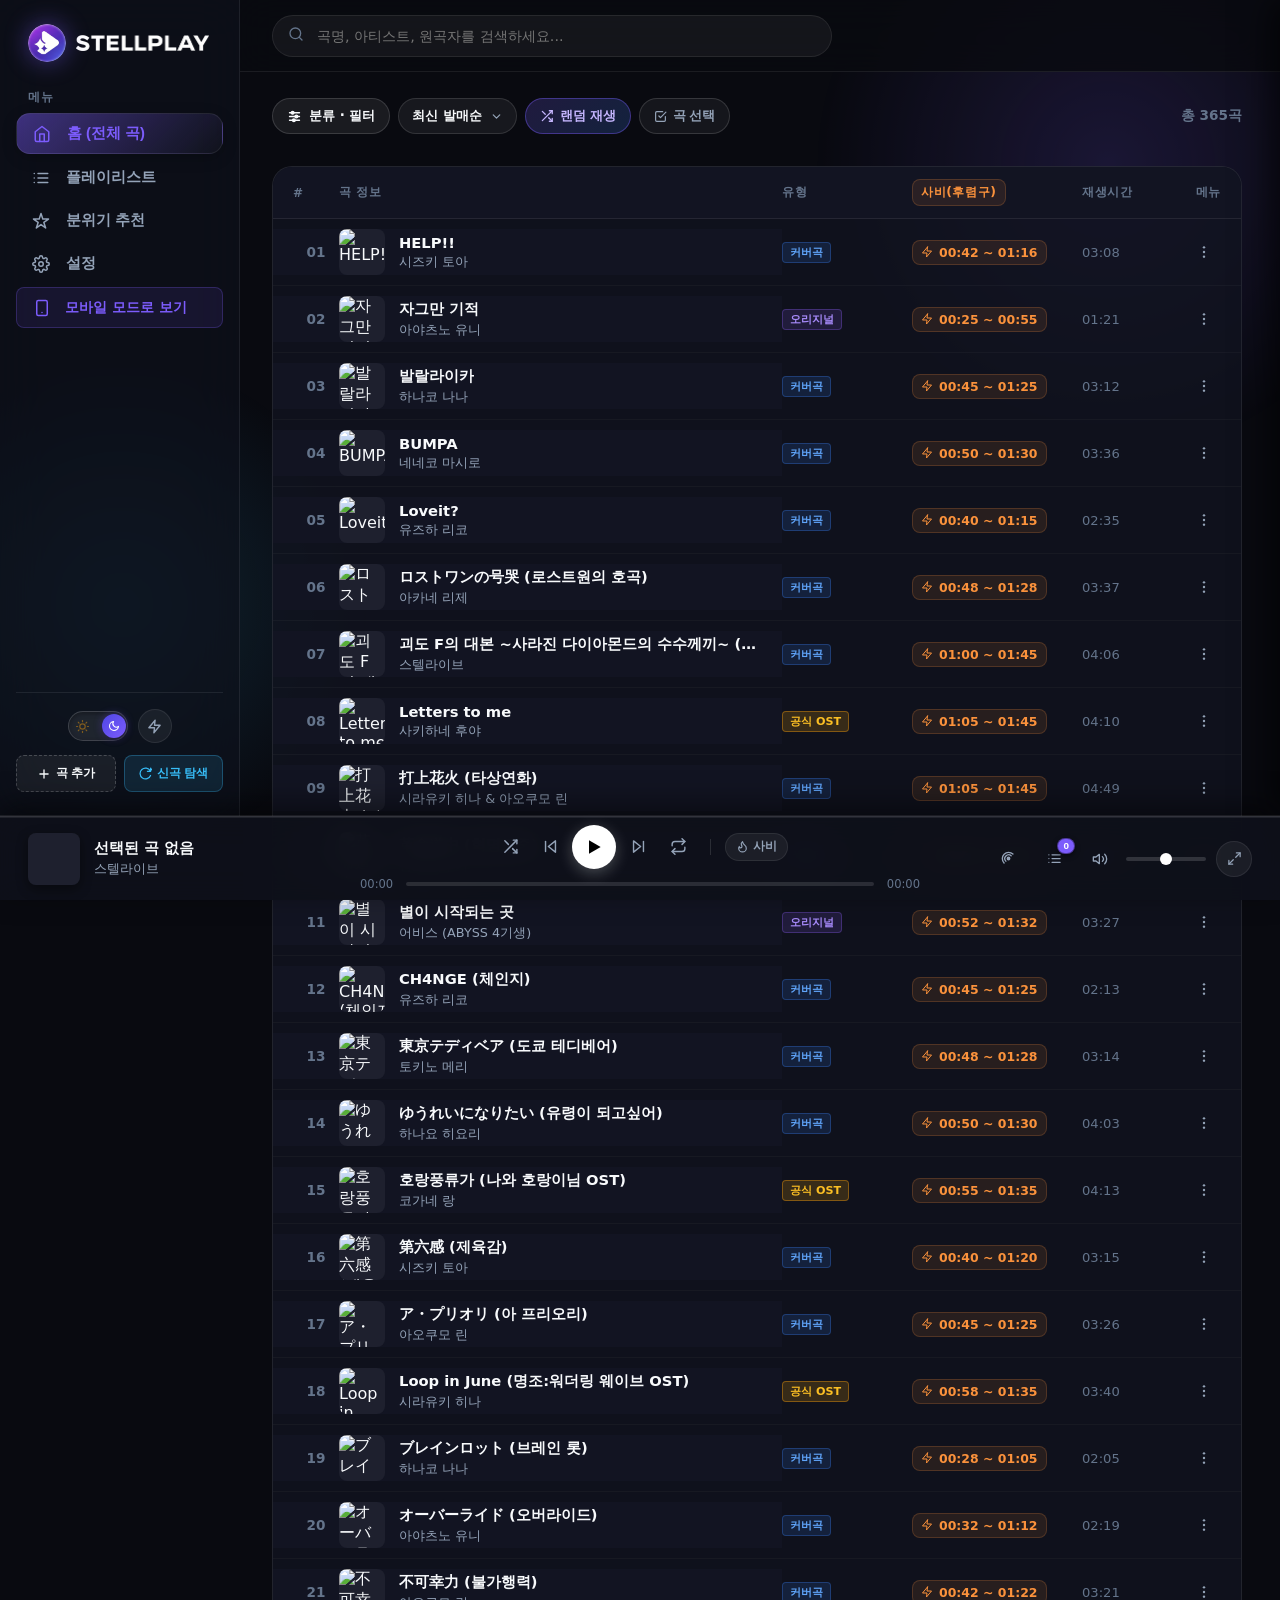
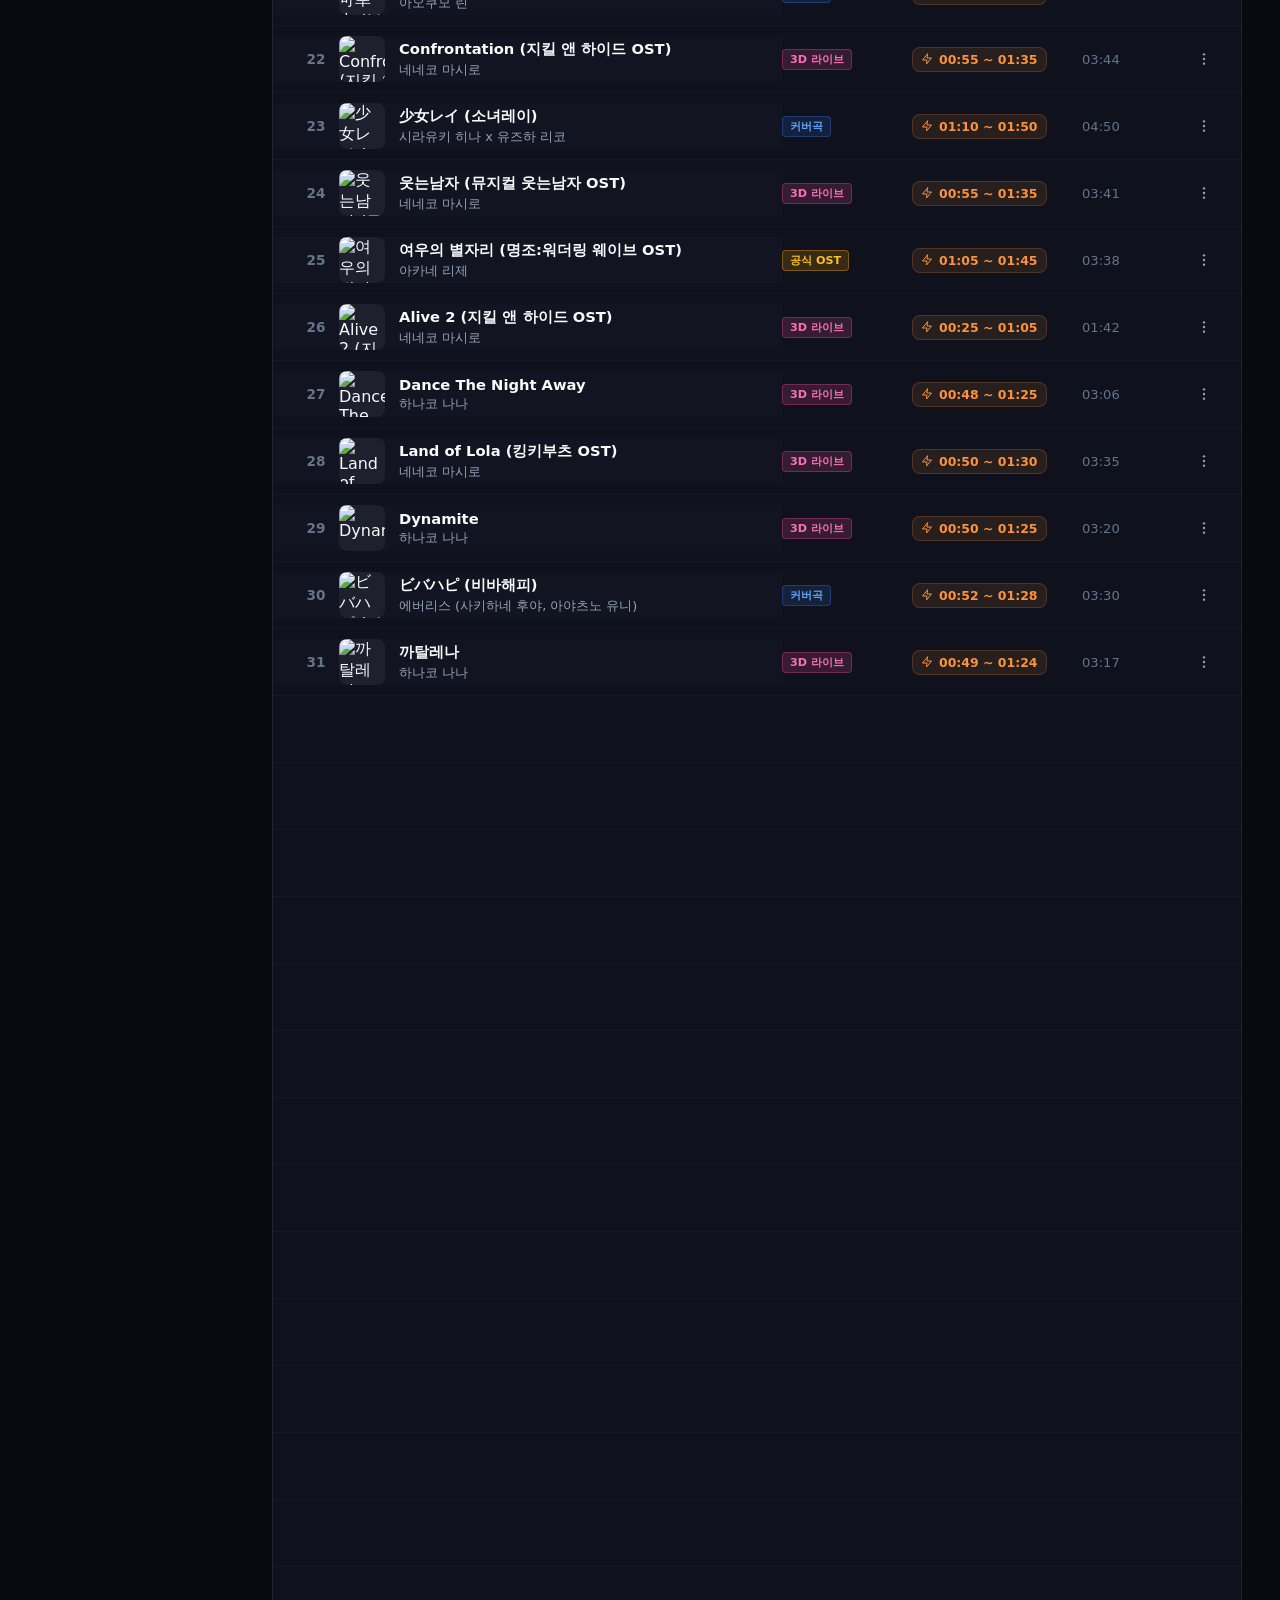
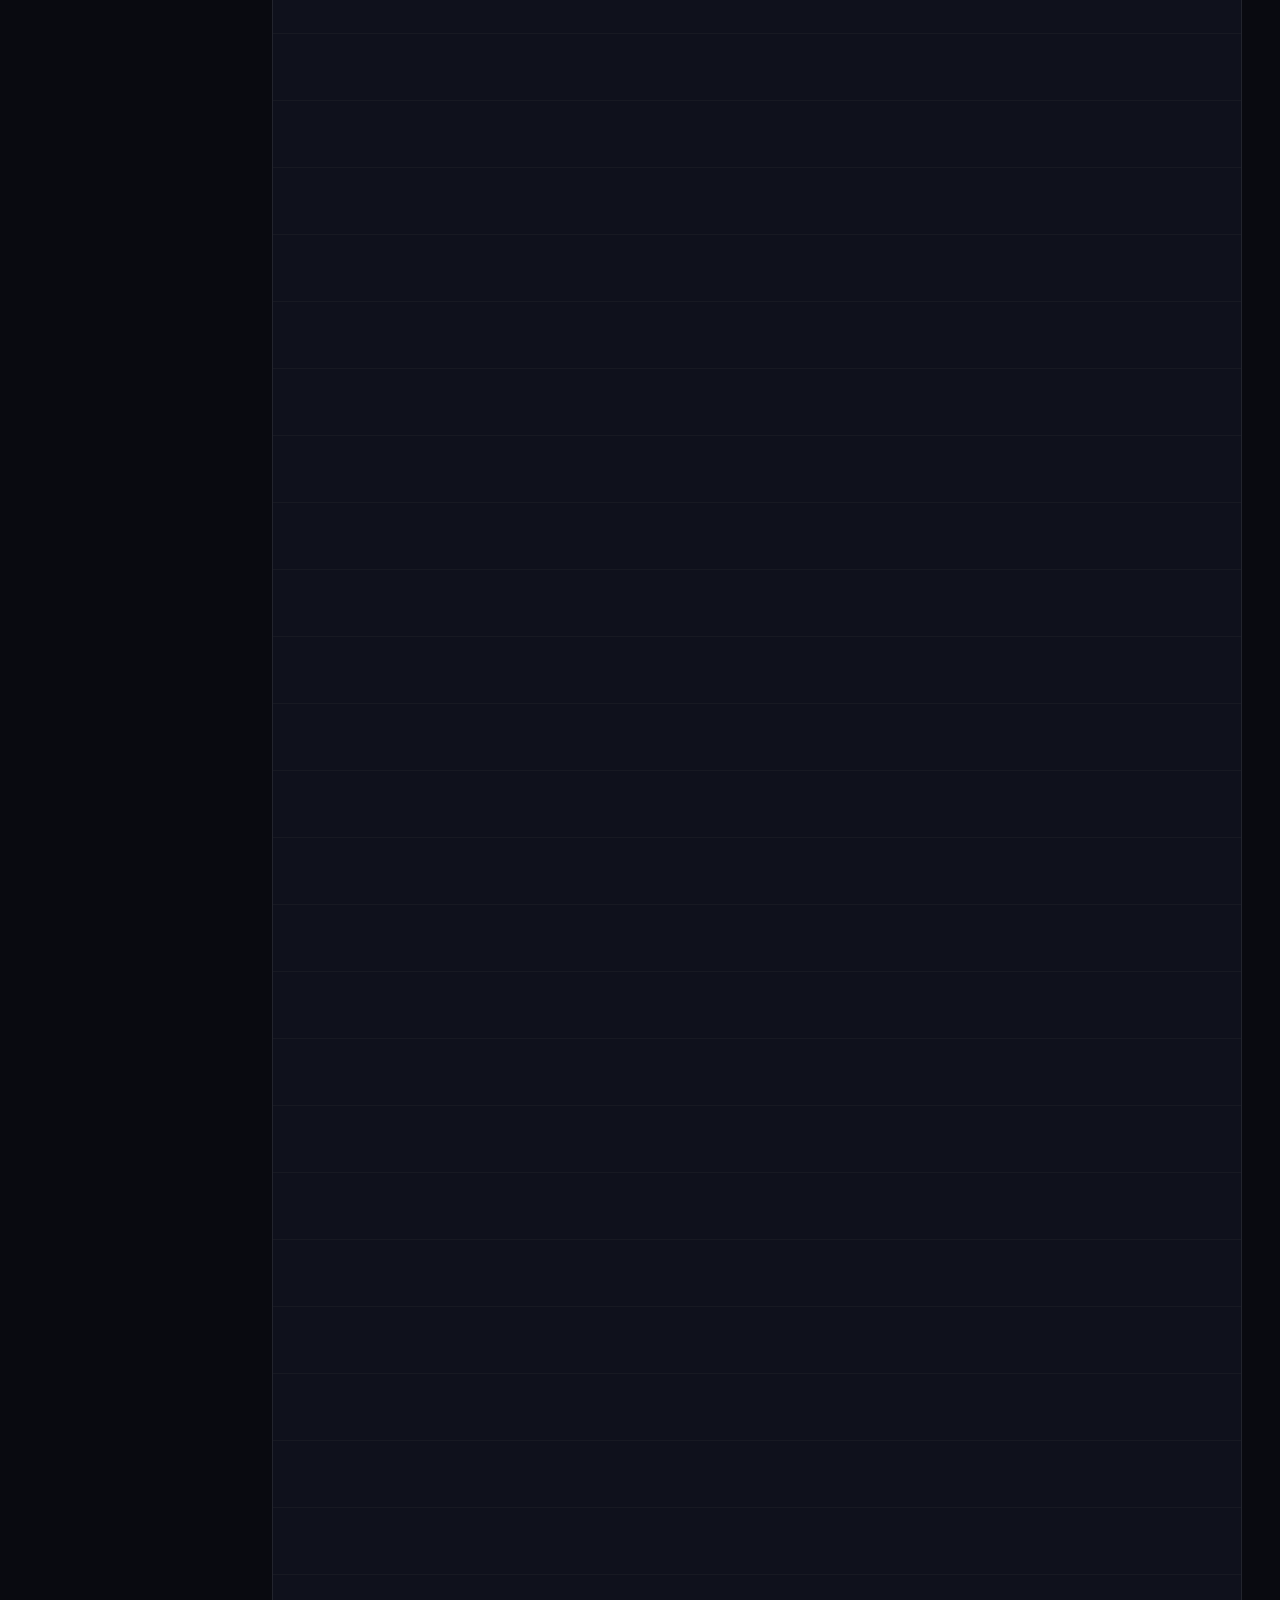
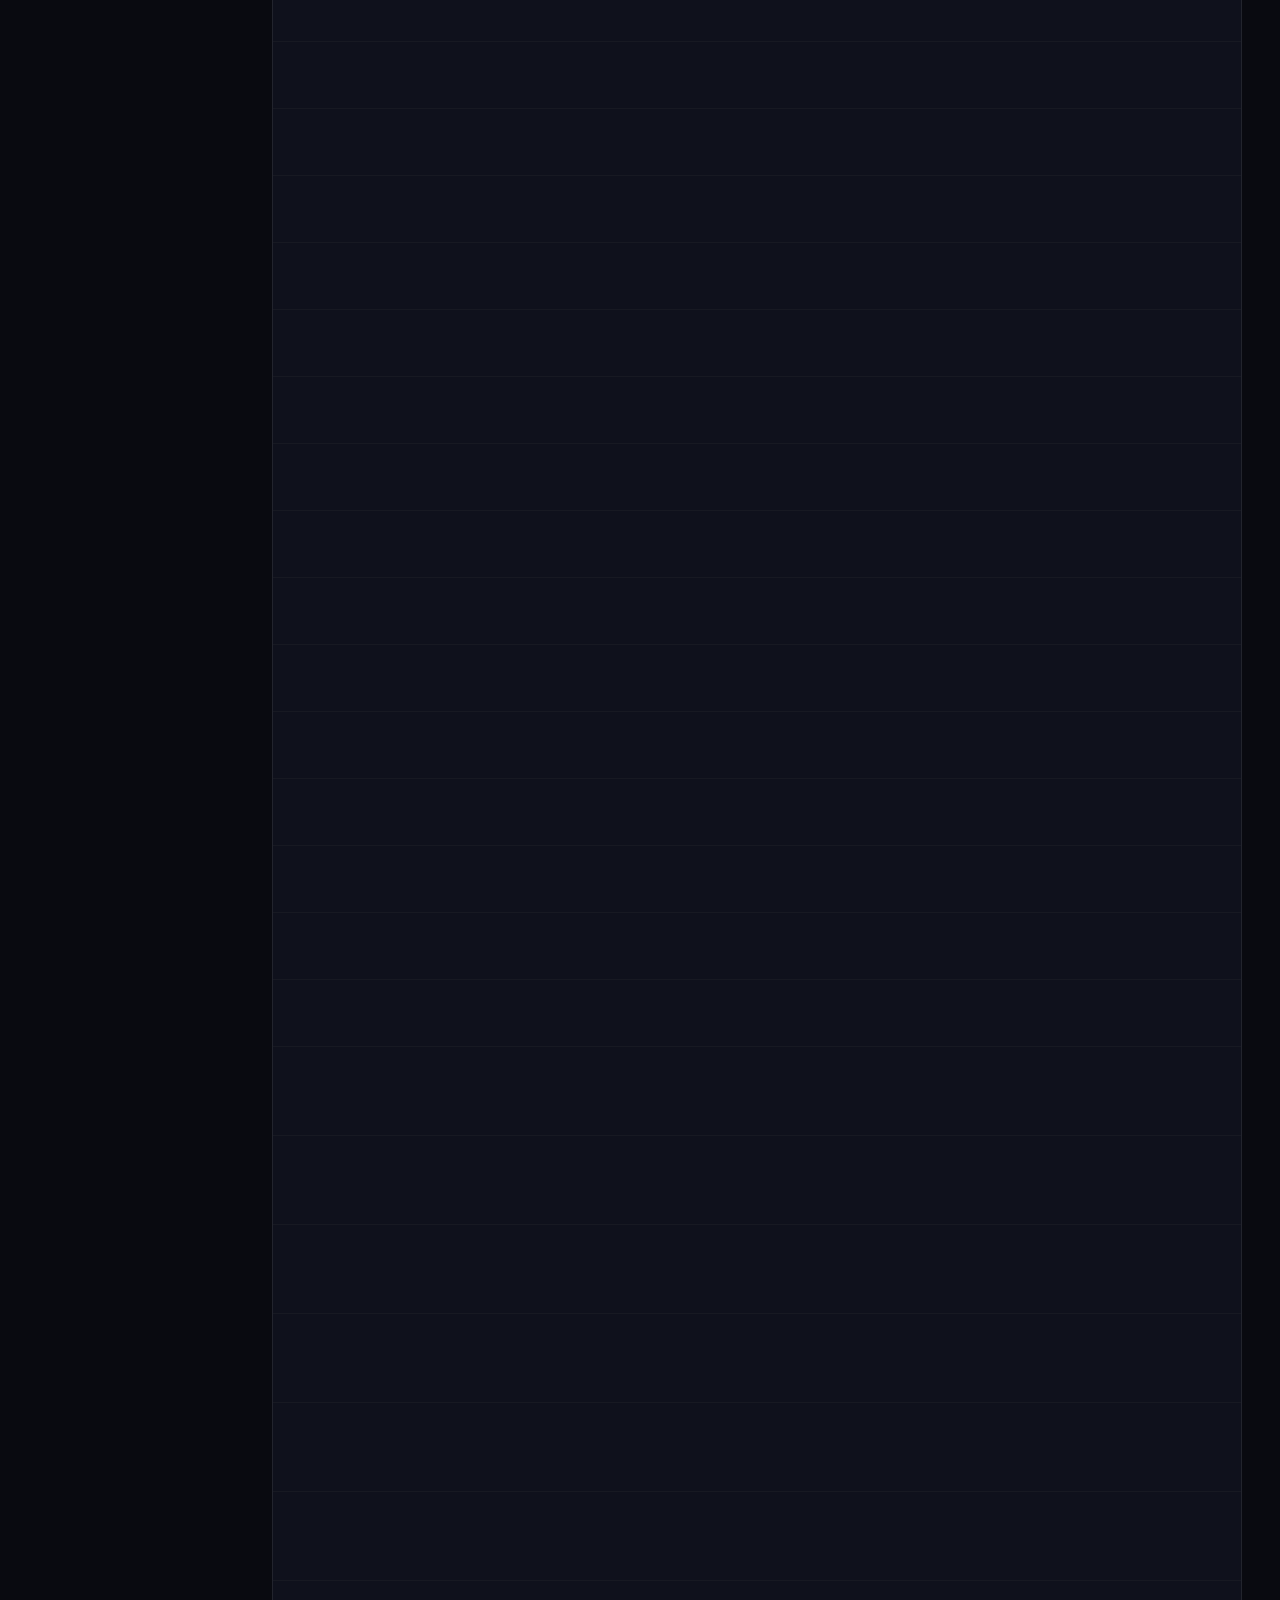
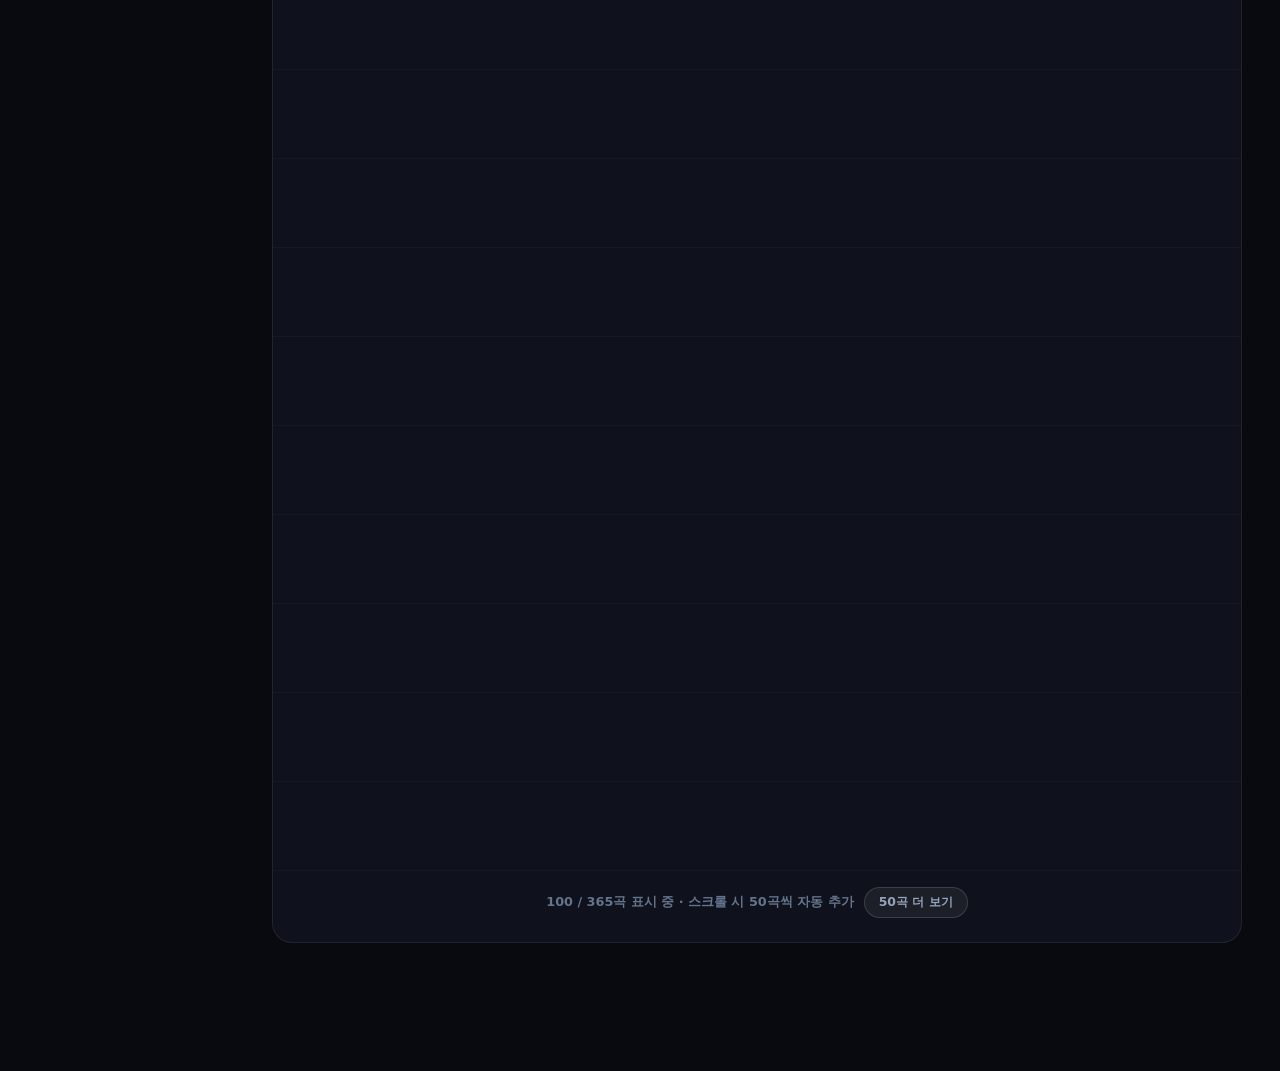
==== index.html @ 93f01dc7 "v1.13.1: enlarge PC unit logos, move active filter chips, fix transparent modals, unify add/edit son" ====
<!DOCTYPE html>
<html lang="ko">
<head>
    <meta charset="UTF-8">
    <meta name="referrer" content="strict-origin-when-cross-origin">
    <!-- 강화된 콘텐츠 보안 정책 (Content Security Policy) - 외부 악성 스크립트 주입 및 비인가 C2 통신 완벽 차단 -->
    <meta http-equiv="Content-Security-Policy" content="default-src 'self' http://localhost:* https://localhost:*; script-src 'self' http://localhost:* https://localhost:* 'unsafe-inline' 'unsafe-eval' https://www.youtube.com https://s.ytimg.com; style-src 'self' http://localhost:* https://localhost:* 'unsafe-inline' https://fonts.googleapis.com; font-src 'self' http://localhost:* https://localhost:* data: https://fonts.gstatic.com; img-src 'self' http://localhost:* https://localhost:* data: blob: https://*.ytimg.com https://*.youtube.com https://raw.githubusercontent.com/BooDLEi/Stellplay-WEB/ https://boodlei.github.io/Stellplay-WEB/; media-src 'self' http://localhost:* https://localhost:* blob: https://*.googlevideo.com https://*.youtube.com; frame-src 'self' https://www.youtube.com https://www.youtube-nocookie.com; connect-src 'self' http://localhost:* https://localhost:* https://raw.githubusercontent.com/BooDLEi/Stellplay-WEB/ https://boodlei.github.io/Stellplay-WEB/ https://www.youtube.com https://noembed.com https://*.googlevideo.com https://*.ytimg.com; object-src 'none'; base-uri 'self';">
    <meta name="viewport" content="width=device-width, initial-scale=1.0, maximum-scale=1.0, user-scalable=no">
    <!-- 스마트폰(아이폰/안드로이드) 접속 시 모바일 전용 앱(/mobile/)으로 즉시 자동 전환 -->
    <script>
        (function() {
            var ua = navigator.userAgent || navigator.vendor || window.opera;
            var isMobile = /Android|iPhone|iPad|iPod|BlackBerry|IEMobile|Opera Mini|Mobile/i.test(ua) || (window.innerWidth <= 768 && window.innerHeight > window.innerWidth);
            var forcePc = location.search.includes('force=pc') || localStorage.getItem('stellplay_force_pc') === 'true';
            if (isMobile && !forcePc) {
                var currentPath = location.pathname;
                var targetPath = currentPath.endsWith('/') 
                    ? currentPath + 'mobile/' 
                    : currentPath.substring(0, currentPath.lastIndexOf('/') + 1) + 'mobile/';
                location.replace(targetPath + location.search + location.hash);
            }
        })();
    </script>
    <title>StellPlay (스텔플레이) - 스텔라이브 음악 플레이어</title>
    <meta name="description" content="버츄얼 아이돌 그룹 스텔라이브 전용 음악 플레이어. 사비(후렴구) 메들리, 멤버별 테마, 가사 싱크 지원.">
    <meta name="theme-color" content="#090a10">

    <!-- PWA Manifest -->
    <link rel="manifest" href="manifest.json">
    <link rel="icon" type="image/x-icon" href="assets/icons/favicon.ico">
    <link rel="apple-touch-icon" href="assets/icons/icon-192.png">

    <!-- Stylesheets -->
    <link rel="stylesheet" href="assets/css/style.css?v=2026112505">
</head>
<body>

    <div class="app-container">
        <!-- 좌측 사이드바 (데스크톱) -->
        <aside class="sidebar">
            <a href="#" class="brand-logo">
                <img class="brand-app-icon" src="assets/icons/app-icon.png" alt="StellPlay" width="38" height="38">
                <img class="brand-wordmark brand-wordmark-dark" src="assets/icons/logo-dark.png" alt="STELLPLAY">
                <img class="brand-wordmark brand-wordmark-light" src="assets/icons/logo-light.png" alt="STELLPLAY">
            </a>

            <!-- 메인 네비게이션 -->
            <div class="nav-section">
                <div class="nav-heading">메뉴</div>
                <ul class="nav-list">
                    <li class="nav-item active">
                        <button id="nav-home">
                            <span class="nav-icon">
                                <svg width="18" height="18" viewBox="0 0 24 24" fill="none" stroke="currentColor" stroke-width="2" stroke-linecap="round" stroke-linejoin="round">
                                    <path d="M3 9l9-7 9 7v11a2 2 0 0 1-2 2H5a2 2 0 0 1-2-2z"/><polyline points="9 22 9 12 15 12 15 22"/>
                                </svg>
                            </span>
                            <span>홈 (전체 곡)</span>
                        </button>
                    </li>
                    <li class="nav-item">
                        <button id="nav-playlists">
                            <span class="nav-icon">
                                <svg width="18" height="18" viewBox="0 0 24 24" fill="none" stroke="currentColor" stroke-width="2" stroke-linecap="round" stroke-linejoin="round">
                                    <line x1="8" y1="6" x2="21" y2="6"/><line x1="8" y1="12" x2="21" y2="12"/><line x1="8" y1="18" x2="21" y2="18"/>
                                    <line x1="3" y1="6" x2="3.01" y2="6"/><line x1="3" y1="12" x2="3.01" y2="12"/><line x1="3" y1="18" x2="3.01" y2="18"/>
                                </svg>
                            </span>
                            <span>플레이리스트</span>
                        </button>
                    </li>
                    <li class="nav-item">
                        <button id="nav-mood">
                            <span class="nav-icon">
                                <svg width="18" height="18" viewBox="0 0 24 24" fill="none" stroke="currentColor" stroke-width="2" stroke-linecap="round" stroke-linejoin="round">
                                    <path d="M12 2l2.4 7.4H22l-6.2 4.5 2.4 7.4L12 16.8l-6.2 4.5 2.4-7.4L2 9.4h7.6z"/>
                                </svg>
                            </span>
                            <span>분위기 추천</span>
                        </button>
                    </li>
                    <li class="nav-item">
                        <button id="nav-settings">
                            <span class="nav-icon">
                                <svg width="18" height="18" viewBox="0 0 24 24" fill="none" stroke="currentColor" stroke-width="2" stroke-linecap="round" stroke-linejoin="round">
                                    <circle cx="12" cy="12" r="3"/>
                                    <path d="M19.4 15a1.65 1.65 0 0 0 .33 1.82l.06.06a2 2 0 0 1 0 2.83 2 2 0 0 1-2.83 0l-.06-.06a1.65 1.65 0 0 0-1.82-.33 1.65 1.65 0 0 0-1 1.51V21a2 2 0 0 1-2 2 2 2 0 0 1-2-2v-.09A1.65 1.65 0 0 0 9 19.4a1.65 1.65 0 0 0-1.82.33l-.06.06a2 2 0 0 1-2.83 0 2 2 0 0 1 0-2.83l.06-.06a1.65 1.65 0 0 0 .33-1.82 1.65 1.65 0 0 0-1.51-1H3a2 2 0 0 1-2-2 2 2 0 0 1 2-2h.09A1.65 1.65 0 0 0 4.6 9a1.65 1.65 0 0 0-.33-1.82l-.06-.06a2 2 0 0 1 0-2.83 2 2 0 0 1 2.83 0l.06.06a1.65 1.65 0 0 0 1.82.33H9a1.65 1.65 0 0 0 1-1.51V3a2 2 0 0 1 2-2 2 2 0 0 1 2 2v.09a1.65 1.65 0 0 0 1 1.51 1.65 1.65 0 0 0 1.82-.33l.06-.06a2 2 0 0 1 2.83 0 2 2 0 0 1 0 2.83l-.06.06a1.65 1.65 0 0 0-.33 1.82V9a1.65 1.65 0 0 0 1.51 1H21a2 2 0 0 1 2 2 2 2 0 0 1-2 2h-.09a1.65 1.65 0 0 0-1.51 1z"/>
                                </svg>
                            </span>
                            <span>설정</span>
                        </button>
                    </li>
                    <li class="nav-item" id="nav-item-switch-mobile" style="display: none !important;">
                        <a href="./mobile/" id="btn-switch-mobile" style="display: flex; align-items: center; gap: 12px; width: 100%; padding: 10px 14px; color: var(--theme-color); text-decoration: none; font-size: 0.88rem; font-weight: 600; border-radius: var(--radius-sm, 8px); background: rgba(124, 92, 252, 0.1); border: 1px solid rgba(124, 92, 252, 0.25); transition: all 0.2s;">
                            <span class="nav-icon" style="display: flex; align-items: center;">
                                <svg width="18" height="18" viewBox="0 0 24 24" fill="none" stroke="currentColor" stroke-width="2" stroke-linecap="round" stroke-linejoin="round">
                                    <rect x="5" y="2" width="14" height="20" rx="2" ry="2"/>
                                    <line x1="12" y1="18" x2="12.01" y2="18"/>
                                </svg>
                            </span>
                            <span>모바일 모드로 보기</span>
                        </a>
                    </li>
                </ul>
            </div>

            <!-- 사이드바 하단 테마 스위치 · 사비 원형 토글 · 곡 추가 · 신곡 탐색 -->
            <div class="sidebar-footer">
                <div class="sidebar-footer-utility-row">
                    <button class="theme-toggle-switch" id="btn-theme-toggle" type="button" role="switch" aria-label="라이트/다크 모드 전환" title="라이트/다크 모드 전환">
                        <div class="theme-switch-track">
                            <span class="track-icon track-sun" aria-hidden="true">
                                <svg width="13" height="13" viewBox="0 0 24 24" fill="none" stroke="currentColor" stroke-width="2.2" stroke-linecap="round" stroke-linejoin="round">
                                    <circle cx="12" cy="12" r="5"></circle>
                                    <line x1="12" y1="1" x2="12" y2="3"></line>
                                    <line x1="12" y1="21" x2="12" y2="23"></line>
                                    <line x1="4.22" y1="4.22" x2="5.64" y2="5.64"></line>
                                    <line x1="18.36" y1="18.36" x2="19.78" y2="19.78"></line>
                                    <line x1="1" y1="12" x2="3" y2="12"></line>
                                    <line x1="21" y1="12" x2="23" y2="12"></line>
                                    <line x1="4.22" y1="19.78" x2="5.64" y2="18.36"></line>
                                    <line x1="18.36" y1="5.64" x2="19.78" y2="4.22"></line>
                                </svg>
                            </span>
                            <span class="track-icon track-moon" aria-hidden="true">
                                <svg width="12" height="12" viewBox="0 0 24 24" fill="none" stroke="currentColor" stroke-width="2.2" stroke-linecap="round" stroke-linejoin="round">
                                    <path d="M21 12.79A9 9 0 1 1 11.21 3 7 7 0 0 0 21 12.79z"></path>
                                </svg>
                            </span>
                            <div class="theme-switch-thumb">
                                <span class="thumb-icon icon-sun">
                                    <svg width="13" height="13" viewBox="0 0 24 24" fill="none" stroke="currentColor" stroke-width="2.2" stroke-linecap="round" stroke-linejoin="round">
                                        <circle cx="12" cy="12" r="5"></circle>
                                        <line x1="12" y1="1" x2="12" y2="3"></line>
                                        <line x1="12" y1="21" x2="12" y2="23"></line>
                                        <line x1="4.22" y1="4.22" x2="5.64" y2="5.64"></line>
                                        <line x1="18.36" y1="18.36" x2="19.78" y2="19.78"></line>
                                        <line x1="1" y1="12" x2="3" y2="12"></line>
                                        <line x1="21" y1="12" x2="23" y2="12"></line>
                                        <line x1="4.22" y1="19.78" x2="5.64" y2="18.36"></line>
                                        <line x1="18.36" y1="5.64" x2="19.78" y2="4.22"></line>
                                    </svg>
                                </span>
                                <span class="thumb-icon icon-moon">
                                    <svg width="12" height="12" viewBox="0 0 24 24" fill="none" stroke="currentColor" stroke-width="2.2" stroke-linecap="round" stroke-linejoin="round">
                                        <path d="M21 12.79A9 9 0 1 1 11.21 3 7 7 0 0 0 21 12.79z"></path>
                                    </svg>
                                </span>
                            </div>
                        </div>
                    </button>
                    <!-- 사비 메들리 원형 토글 버튼 -->
                    <button id="btn-sabi-quick" class="sidebar-sabi-circle-btn" type="button" title="사비(후렴구) 메들리 모드 ON/OFF" aria-label="사비 메들리 모드">
                        <svg width="15" height="15" viewBox="0 0 24 24" fill="none" stroke="currentColor" stroke-width="2.2" stroke-linecap="round" stroke-linejoin="round">
                            <polygon points="13 2 3 14 12 14 11 22 21 10 12 10 13 2"/>
                        </svg>
                    </button>
                </div>
                <div class="sidebar-footer-action-row">
                    <button class="btn-add-song" id="btn-add-song" title="새 노래 직접 추가">
                        <svg width="14" height="14" viewBox="0 0 24 24" fill="none" stroke="currentColor" stroke-width="2.3" stroke-linecap="round" stroke-linejoin="round">
                            <line x1="12" y1="5" x2="12" y2="19"/><line x1="5" y1="12" x2="19" y2="12"/>
                        </svg>
                        <span>곡 추가</span>
                    </button>
                    <button id="btn-sync-new-songs" class="btn-sync-songs sidebar-sync-btn" title="공식 채널 최신 신곡 자동 탐색">
                        <svg class="icon-sync" width="13" height="13" viewBox="0 0 24 24" fill="none" stroke="currentColor" stroke-width="2.2" stroke-linecap="round" stroke-linejoin="round">
                            <path d="M21.5 2v6h-6M21.34 15.57a10 10 0 1 1-.57-8.38l5.67-5.67"/>
                        </svg>
                        <span>신곡 탐색</span>
                    </button>
                </div>
            </div>
        </aside>

        <!-- 메인 콘텐츠 영역 -->
        <main class="main-content">
            <!-- 상단 고정 검색 탑바 (검색창 전용) -->
            <header class="topbar topbar-search-only">
                <div class="search-box-wrapper">
                    <span class="search-icon">
                        <svg width="16" height="16" viewBox="0 0 24 24" fill="none" stroke="currentColor" stroke-width="2" stroke-linecap="round" stroke-linejoin="round">
                            <circle cx="11" cy="11" r="8"/><line x1="21" y1="21" x2="16.65" y2="16.65"/>
                        </svg>
                    </span>
                    <input type="text" id="search-input" class="search-input" placeholder="곡명, 아티스트, 원곡자를 검색하세요...">
                    <button id="search-clear-btn" class="search-clear-btn">✕</button>
                </div>

                <!-- 모바일 웹 버전 전환 버튼 (웹 모바일 접속 시에만 노출) -->
                <a href="./mobile/" id="topbar-btn-switch-mobile" class="btn-topbar-mobile" title="모바일 전용 웹 플레이어로 전환" style="display: none !important; align-items: center; gap: 6px; padding: 6px 12px; border-radius: var(--radius-full); background: rgba(124, 92, 252, 0.12); border: 1px solid rgba(124, 92, 252, 0.3); color: var(--theme-color); font-size: 0.82rem; font-weight: 600; text-decoration: none; transition: all 0.2s;">
                    <svg width="14" height="14" viewBox="0 0 24 24" fill="none" stroke="currentColor" stroke-width="2.2" stroke-linecap="round" stroke-linejoin="round">
                        <rect x="5" y="2" width="14" height="20" rx="2" ry="2"/>
                        <line x1="12" y1="18" x2="12.01" y2="18"/>
                    </svg>
                    <span>모바일 모드</span>
                </a>
            </header>

            <!-- 본문 스크롤 영역 -->
            <div class="content-body">
                <!-- ===================================================
                     홈 화면 (Home Tab View - 미니멀 PC 컨트롤 바)
                =================================================== -->
                <div id="view-home" class="main-tab-view active">
                    <section class="pc-home-toolbar">
                        <div class="pc-home-toolbar-left">
                            <button type="button" class="pc-filter-trigger-btn" id="btn-open-pc-filter">
                                <svg width="15" height="15" viewBox="0 0 24 24" fill="none" stroke="currentColor" stroke-width="2.1" stroke-linecap="round" stroke-linejoin="round">
                                    <line x1="4" y1="6" x2="20" y2="6"/><circle cx="9" cy="6" r="2.2" fill="currentColor"/>
                                    <line x1="4" y1="12" x2="20" y2="12"/><circle cx="15" cy="12" r="2.2" fill="currentColor"/>
                                    <line x1="4" y1="18" x2="20" y2="18"/><circle cx="11" cy="18" r="2.2" fill="currentColor"/>
                                </svg>
                                <span>분류 · 필터</span>
                                <span class="pc-filter-badge" id="pc-filter-active-badge" style="display:none;">0</span>
                            </button>

                            <div class="pc-sort-dropdown-wrap" id="pc-sort-dropdown-wrap">
                                <button type="button" class="pc-sort-trigger-btn" id="pc-sort-dropdown-btn" aria-haspopup="listbox" aria-expanded="false">
                                    <span id="pc-sort-dropdown-label">최신 발매순</span>
                                    <svg class="pc-sort-chevron" width="13" height="13" viewBox="0 0 24 24" fill="none" stroke="currentColor" stroke-width="2.3" stroke-linecap="round" stroke-linejoin="round"><polyline points="6 9 12 15 18 9"/></svg>
                                </button>
                                <div class="pc-sort-dropdown-menu" id="pc-sort-dropdown-menu" role="listbox">
                                    <button type="button" class="pc-sort-option active" data-sort="latest" role="option" aria-selected="true">
                                        <span>최신 발매순</span>
                                        <svg class="pc-sort-check" width="13" height="13" viewBox="0 0 24 24" fill="none" stroke="currentColor" stroke-width="2.6"><polyline points="20 6 9 17 4 12"/></svg>
                                    </button>
                                    <button type="button" class="pc-sort-option" data-sort="oldest" role="option" aria-selected="false">
                                        <span>오래된순</span>
                                        <svg class="pc-sort-check" width="13" height="13" viewBox="0 0 24 24" fill="none" stroke="currentColor" stroke-width="2.6"><polyline points="20 6 9 17 4 12"/></svg>
                                    </button>
                                    <button type="button" class="pc-sort-option" data-sort="title" role="option" aria-selected="false">
                                        <span>곡명 가나다순</span>
                                        <svg class="pc-sort-check" width="13" height="13" viewBox="0 0 24 24" fill="none" stroke="currentColor" stroke-width="2.6"><polyline points="20 6 9 17 4 12"/></svg>
                                    </button>
                                </div>
                                <select id="sort-order-select" class="sort-order-select" style="display:none;" aria-hidden="true" tabindex="-1">
                                    <option value="latest">최신 발매순</option>
                                    <option value="oldest">오래된순</option>
                                    <option value="title">곡명 가나다순</option>
                                </select>
                            </div>

                            <button type="button" class="btn-shuffle-play" id="btn-shuffle-play" title="현재 목록 전체 랜덤 재생">
                                <svg width="14" height="14" viewBox="0 0 24 24" fill="none" stroke="currentColor" stroke-width="2.2" stroke-linecap="round" stroke-linejoin="round">
                                    <path d="M16 3h5v5"/><path d="M4 20L21 3"/><path d="M21 16v5h-5"/><path d="M15 15l6 6"/><path d="M4 4l5 5"/>
                                </svg>
                                <span>랜덤 재생</span>
                            </button>

                            <button type="button" class="btn-toggle-select-mode" id="btn-toggle-multiselect" title="곡을 여러 개 선택하여 한 번에 재생하거나 플레이리스트에 담습니다">
                                <svg width="13" height="13" viewBox="0 0 24 24" fill="none" stroke="currentColor" stroke-width="2.2" stroke-linecap="round" stroke-linejoin="round">
                                    <polyline points="9 11 12 14 22 4"></polyline><path d="M21 12v7a2 2 0 0 1-2 2H5a2 2 0 0 1-2-2V5a2 2 0 0 1 2-2h11"></path>
                                </svg>
                                <span>곡 선택</span>
                            </button>
                        </div>

                        <div class="pc-home-toolbar-right">
                            <div class="track-count-info" id="track-count-text">총 0곡</div>
                        </div>
                    </section>
                    <div class="pc-active-filters-row" id="pc-active-filters-row" style="display:none;"></div>

                    <!-- 상단 좌우 스크롤바 (Narrow Viewport) -->
                    <div class="tracks-top-scrollbar-wrap" id="home-top-scrollbar-wrap">
                        <div class="tracks-top-scrollbar-inner" id="home-top-scrollbar-inner"></div>
                    </div>

                    <!-- 트랙 목록 (테이블 뷰) -->
                    <section class="tracks-container" id="tracks-list-container">
                        <!-- js에서 동적 렌더링 -->
                    </section>
                </div>

                <!-- ===================================================
                     분위기 추천 탭 (Mood Recommendation Tab View)
                =================================================== -->
                <div id="view-mood" class="main-tab-view" style="display: none;">
                    <div class="pc-mood-view-header">
                        <div>
                            <h2 class="section-title">분위기 추천</h2>
                            <p class="pc-mood-view-sub">원하는 분위기를 선택하면 스텔라이브 라이브러리에서 20곡을 맞춤 선곡해드립니다.</p>
                        </div>
                    </div>
                    <div class="pc-mood-cards-grid" id="mood-cards-row">
                        <button type="button" class="pc-mood-card mood-chip-card" data-mood="upbeat" style="--mood-grad: linear-gradient(135deg, #ff416c, #ff4b2b);">
                            <span class="pc-mood-card-icon">
                                <svg width="24" height="24" viewBox="0 0 24 24" fill="none" stroke="currentColor" stroke-width="2.1"><polygon points="13 2 3 14 12 14 11 22 21 10 12 10 13 2"/></svg>
                            </span>
                            <span class="pc-mood-card-body">
                                <span class="pc-mood-card-name">파워풀</span>
                                <span class="pc-mood-card-desc">강렬한 비트와 폭발적인 락 &amp; 고음 보컬 컬렉션</span>
                            </span>
                        </button>
                        <button type="button" class="pc-mood-card mood-chip-card" data-mood="chill" style="--mood-grad: linear-gradient(135deg, #654ea3, #8b5cf6);">
                            <span class="pc-mood-card-icon">
                                <svg width="24" height="24" viewBox="0 0 24 24" fill="none" stroke="currentColor" stroke-width="2.1"><path d="M21 12.79A9 9 0 1 1 11.21 3 7 7 0 0 0 21 12.79z"/></svg>
                            </span>
                            <span class="pc-mood-card-body">
                                <span class="pc-mood-card-name">감성힐링</span>
                                <span class="pc-mood-card-desc">새벽 감성과 따뜻한 위로를 전하는 잔잔한 발라드</span>
                            </span>
                        </button>
                        <button type="button" class="pc-mood-card mood-chip-card" data-mood="bright" style="--mood-grad: linear-gradient(135deg, #00b09b, #10b981);">
                            <span class="pc-mood-card-icon">
                                <svg width="24" height="24" viewBox="0 0 24 24" fill="none" stroke="currentColor" stroke-width="2.1"><circle cx="12" cy="12" r="5"/><line x1="12" y1="1" x2="12" y2="3"/><line x1="12" y1="21" x2="12" y2="23"/><line x1="4.22" y1="4.22" x2="5.64" y2="5.64"/><line x1="18.36" y1="18.36" x2="19.78" y2="19.78"/></svg>
                            </span>
                            <span class="pc-mood-card-body">
                                <span class="pc-mood-card-name">청량상쾌</span>
                                <span class="pc-mood-card-desc">맑고 투명한 청춘 에너지, 밝고 경쾌한 멜로디</span>
                            </span>
                        </button>
                        <button type="button" class="pc-mood-card mood-chip-card" data-mood="groovy" style="--mood-grad: linear-gradient(135deg, #8a2387, #e94057, #f27121);">
                            <span class="pc-mood-card-icon">
                                <svg width="24" height="24" viewBox="0 0 24 24" fill="none" stroke="currentColor" stroke-width="2.1"><path d="M3 18v-6a9 9 0 0 1 18 0v6"/><path d="M21 19a2 2 0 0 1-2 2h-1a2 2 0 0 1-2-2v-3a2 2 0 0 1 2-2h3zM3 19a2 2 0 0 0 2 2h1a2 2 0 0 0 2-2v-3a2 2 0 0 0-2-2H3z"/></svg>
                            </span>
                            <span class="pc-mood-card-body">
                                <span class="pc-mood-card-name">그루비</span>
                                <span class="pc-mood-card-desc">트렌디한 비트와 감각적인 리듬, R&amp;B / 힙합</span>
                            </span>
                        </button>
                        <button type="button" class="pc-mood-card mood-chip-card" data-mood="cute" style="--mood-grad: linear-gradient(135deg, #ec4899, #f5576c);">
                            <span class="pc-mood-card-icon">
                                <svg width="24" height="24" viewBox="0 0 24 24" fill="none" stroke="currentColor" stroke-width="2.1"><path d="M20.84 4.61a5.5 5.5 0 0 0-7.78 0L12 5.67l-1.06-1.06a5.5 5.5 0 0 0-7.78 7.78l1.06 1.06L12 21.23l7.78-7.78 1.06-1.06a5.5 5.5 0 0 0 0-7.78z"/></svg>
                            </span>
                            <span class="pc-mood-card-body">
                                <span class="pc-mood-card-name">큐트</span>
                                <span class="pc-mood-card-desc">사랑스럽고 통통 튀는 요정들의 달콤한 보이스</span>
                            </span>
                        </button>
                    </div>
                </div>

                <!-- ===================================================
                     플레이리스트 탭 (Playlists Tab View)
                =================================================== -->
                <div id="view-playlists" class="main-tab-view" style="display: none;">
                    <!-- 1. 플레이리스트 목록 그리드 (Overview) -->
                    <div id="playlists-overview-container">
                        <div class="section-header" style="margin-bottom: 20px;">
                            <div style="display: flex; align-items: center; gap: 10px;">
                                <h2 class="section-title">내 플레이리스트</h2>
                                <span class="playlist-count-badge" id="tab-playlist-count-text">0개</span>
                            </div>
                            <button class="btn-primary" id="btn-create-playlist-tab" style="padding: 8px 18px; font-size: 0.88rem;">
                                <svg width="15" height="15" viewBox="0 0 24 24" fill="none" stroke="currentColor" stroke-width="2.2" stroke-linecap="round" stroke-linejoin="round">
                                    <line x1="12" y1="5" x2="12" y2="19"/><line x1="5" y1="12" x2="19" y2="12"/>
                                </svg>
                                <span>새 재생목록</span>
                            </button>
                        </div>
                        <div class="playlists-grid" id="playlists-grid">
                            <!-- 동적 렌더링 -->
                        </div>
                    </div>

                    <!-- 2. 플레이리스트 상세 뷰 (Detail View) -->
                    <div id="playlist-detail-container" style="display: none;">
                        <div style="margin-bottom: 16px;">
                            <button class="btn-secondary btn-back-playlists" id="btn-back-to-playlists">
                                <svg width="14" height="14" viewBox="0 0 24 24" fill="none" stroke="currentColor" stroke-width="2.2" stroke-linecap="round" stroke-linejoin="round">
                                    <line x1="19" y1="12" x2="5" y2="12"/><polyline points="12 19 5 12 12 5"/>
                                </svg>
                                <span>목록으로</span>
                            </button>
                        </div>
                        <div class="playlist-detail-header">
                            <div class="playlist-detail-cover" id="playlist-detail-cover">
                                <svg width="36" height="36" viewBox="0 0 24 24" fill="none" stroke="currentColor" stroke-width="1.8"><path d="M9 18V5l12-2v13"/><circle cx="6" cy="18" r="3"/><circle cx="18" cy="16" r="3"/></svg>
                            </div>
                            <div class="playlist-detail-meta" style="flex: 1;">
                                <h2 class="playlist-detail-title" id="playlist-detail-title">플레이리스트 이름</h2>
                                <span class="playlist-detail-sub" id="playlist-detail-sub">0곡 수록됨</span>
                                <div class="playlist-detail-actions" style="margin-top: 14px;">
                                    <button class="btn-primary" id="btn-pl-detail-play-all">
                                        <svg width="15" height="15" viewBox="0 0 24 24" fill="currentColor">
                                            <polygon points="6 4 20 12 6 20 6 4"/>
                                        </svg>
                                        <span>전체 재생</span>
                                    </button>
                                    <button class="btn-secondary" id="btn-pl-detail-shuffle">
                                        <svg width="14" height="14" viewBox="0 0 24 24" fill="none" stroke="currentColor" stroke-width="2.2" stroke-linecap="round" stroke-linejoin="round">
                                            <path d="M16 3h5v5"/><path d="M4 20L21 3"/><path d="M21 16v5h-5"/><path d="M15 15l6 6"/><path d="M4 4l5 5"/>
                                        </svg>
                                        <span>셔플 재생</span>
                                    </button>
                                    <button class="btn-secondary" id="btn-pl-detail-add-tracks">
                                        <svg width="14" height="14" viewBox="0 0 24 24" fill="none" stroke="currentColor" stroke-width="2.2" stroke-linecap="round" stroke-linejoin="round">
                                            <line x1="12" y1="5" x2="12" y2="19"/><line x1="5" y1="12" x2="19" y2="12"/>
                                        </svg>
                                        <span>곡 추가</span>
                                    </button>
                                    <button class="btn-secondary btn-pl-delete" id="btn-pl-detail-delete" style="color: #f87171; border-color: rgba(248, 113, 113, 0.3);">
                                        <svg width="14" height="14" viewBox="0 0 24 24" fill="none" stroke="currentColor" stroke-width="2" stroke-linecap="round" stroke-linejoin="round">
                                            <polyline points="3 6 5 6 21 6"></polyline><path d="M19 6v14a2 2 0 0 1-2 2H7a2 2 0 0 1-2-2V6m3 0V4a2 2 0 0 1 2-2h4a2 2 0 0 1 2 2v2"></path>
                                        </svg>
                                        <span>재생목록 삭제</span>
                                    </button>
                                    <button class="btn-secondary" id="btn-pl-detail-clear-history" style="display: none; color: #f87171; border-color: rgba(248, 113, 113, 0.3);">
                                        <svg width="14" height="14" viewBox="0 0 24 24" fill="none" stroke="currentColor" stroke-width="2" stroke-linecap="round" stroke-linejoin="round">
                                            <polyline points="3 6 5 6 21 6"></polyline><path d="M19 6v14a2 2 0 0 1-2 2H7a2 2 0 0 1-2-2V6m3 0V4a2 2 0 0 1 2-2h4a2 2 0 0 1 2 2v2"></path>
                                        </svg>
                                        <span>감상 기록 비우기</span>
                                    </button>
                                </div>
                            </div>
                        </div>
                        <!-- 상단 좌우 스크롤바 (Playlist Detail) -->
                        <div class="tracks-top-scrollbar-wrap" id="pl-detail-top-scrollbar-wrap">
                            <div class="tracks-top-scrollbar-inner" id="pl-detail-top-scrollbar-inner"></div>
                        </div>
                        <div class="tracks-container" id="playlist-detail-tracks-list">
                            <!-- 동적 렌더링 -->
                        </div>
                    </div>
                </div>

                <!-- ===================================================
                     설정 탭 (Settings Tab View)
                =================================================== -->
                <div id="view-settings" class="main-tab-view" style="display: none;">
                    <div class="settings-container">
                        <div class="section-header" style="margin-bottom: 24px;">
                            <h2 class="section-title">앱 설정 (Settings)</h2>
                        </div>

                        <!-- 분류 탭 및 하위 메뉴 · 색상 관리 -->
                        <div class="settings-card" id="pc-card-filter-manage">
                            <div class="pc-settings-card-head">
                                <div>
                                    <h3 class="settings-card-title" style="margin-bottom:4px;">분류 탭 및 하위 메뉴 관리</h3>
                                    <div class="settings-desc">다른 가수/그룹 탭과 세부 하위 메뉴, 각 탭·기수별 색상을 자유롭게 추가·수정할 수 있습니다.</div>
                                </div>
                                <button type="button" class="btn-primary" id="pc-settings-add-custom-group" style="padding: 7px 14px; font-size: 0.82rem;">
                                    <svg width="13" height="13" viewBox="0 0 24 24" fill="none" stroke="currentColor" stroke-width="2.5"><line x1="12" y1="5" x2="12" y2="19"/><line x1="5" y1="12" x2="19" y2="12"/></svg>
                                    <span>새 탭 추가</span>
                                </button>
                            </div>
                            <div class="pc-settings-custom-groups-list" id="pc-settings-custom-groups-list"></div>
                            <div class="pc-settings-builtin-colors-wrap">
                                <div class="pc-settings-builtin-head">
                                    <span>기본 탭 · 기수 색상 설정</span>
                                    <button type="button" class="pc-settings-link-reset" id="pc-btn-reset-builtin-colors">기본색 복원</button>
                                </div>
                                <div class="pc-settings-builtin-grid" id="pc-settings-builtin-colors"></div>
                            </div>
                        </div>

                        <!-- 오디오 & 재생 설정 -->
                        <div class="settings-card">
                            <h3 class="settings-card-title">오디오 &amp; 재생 제어</h3>
                            
                            <!-- 크로스페이드 -->
                            <div class="settings-row">
                                <div class="settings-row-info">
                                    <div class="settings-label">크로스페이드 (Crossfade)</div>
                                    <div class="settings-desc">곡이 끝날 때 다음 곡으로 부드럽게 오디오가 전환됩니다.</div>
                                </div>
                                <div class="settings-row-ctrl">
                                    <span class="settings-badge" id="setting-crossfade-val">0초 (꺼짐)</span>
                                    <input type="range" class="settings-slider" id="setting-crossfade-slider" min="0" max="12" step="1" value="0">
                                </div>
                            </div>

                            <!-- 사비 메들리 기본 재생 길이 -->
                            <div class="settings-row">
                                <div class="settings-row-info">
                                    <div class="settings-label">사비(후렴구) 기본 감상 길이</div>
                                    <div class="settings-desc">사비 메들리 모드 시 각 곡의 하이라이트 구간 길이입니다.</div>
                                </div>
                                <div class="settings-row-ctrl">
                                    <span class="settings-badge" id="setting-sabi-dur-val">35초</span>
                                    <input type="range" class="settings-slider" id="setting-sabi-dur-slider" min="15" max="60" step="5" value="35">
                                </div>
                            </div>

                            <!-- 오디오 스트리밍 엔진 -->
                            <div class="settings-row">
                                <div class="settings-row-info">
                                    <div class="settings-label">재생 스트리밍 엔진</div>
                                    <div class="settings-desc">무광고 오디오 스트림 추출 엔진을 우선 사용합니다.</div>
                                </div>
                                <div class="settings-row-ctrl">
                                    <select class="form-select" id="setting-engine-select" style="min-width: 170px;">
                                        <option value="audio">고음질 오디오 (기본)</option>
                                        <option value="video">유튜브 MV 영상</option>
                                    </select>
                                </div>
                            </div>
                        </div>

                        <!-- 데이터 & 캐시 관리 -->
                        <div class="settings-card">
                            <h3 class="settings-card-title">데이터 및 라이브러리 관리</h3>
                            
                            <div class="settings-row">
                                <div class="settings-row-info">
                                    <div class="settings-label">공식 신곡 동기화</div>
                                    <div class="settings-desc">스텔라이브 공식 채널 및 멤버 채널의 최신 업로드 곡을 탐색합니다.</div>
                                </div>
                                <div class="settings-row-ctrl">
                                    <button class="btn-secondary" id="btn-settings-sync-now">신곡 지금 탐색</button>
                                </div>
                            </div>

                            <div class="settings-row">
                                <div class="settings-row-info">
                                    <div class="settings-label">숨긴 곡 보관함 및 복원</div>
                                    <div class="settings-desc">라이브러리에서 숨김 처리한 곡 목록을 확인하고 원하는 곡을 다시 복원합니다.</div>
                                </div>
                                <div class="settings-row-ctrl">
                                    <button class="btn-secondary" id="btn-settings-restore-hidden">숨긴 곡 목록 보기</button>
                                </div>
                            </div>

                            <div class="settings-row">
                                <div class="settings-row-info">
                                    <div class="settings-label">설정 및 로컬 캐시 초기화</div>
                                    <div class="settings-desc">로컬에 저장된 재생 설정 및 임시 데이터를 기본값으로 재설정합니다.</div>
                                </div>
                                <div class="settings-row-ctrl">
                                    <button class="btn-secondary" id="btn-settings-clear-cache" style="color:#f87171; border-color:rgba(248,113,113,0.3);">초기화</button>
                                </div>
                            </div>

                            <div class="settings-row" style="border-bottom:none; align-items:flex-start; flex-wrap:wrap; gap:12px;">
                                <div class="settings-row-info" style="flex:1; min-width:240px;">
                                    <div style="display:flex; align-items:center; gap:8px; flex-wrap:wrap;">
                                        <div class="settings-label">앱 버전 및 실시간 업데이트 (OTA)</div>
                                        <span class="settings-badge" id="pc-update-status-badge" style="background: rgba(124,92,252,0.2); color:#a78bfa;">최신 상태</span>
                                    </div>
                                    <div class="settings-desc" id="pc-version-info-text" style="margin-top:4px;">StellPlay Desktop v1.13.1 (패치 #2026112505)</div>
                                    <div class="settings-desc" id="pc-update-sub-desc" style="font-size:0.76rem; color:var(--text-muted); margin-top:2px;">GitHub 보안 검증 채널을 통해 재설치 없이 최신 기능·곡 DB를 실시간 반영하고 이전 버전으로 언제든 복원할 수 있습니다.</div>
                                </div>
                                <div class="settings-row-ctrl" style="display:flex; gap:8px; flex-wrap:wrap; align-items:center;">
                                    <button type="button" class="btn-primary" id="btn-pc-check-update" style="padding:7px 14px; font-size:0.82rem;">업데이트 확인</button>
                                    <button type="button" class="btn-secondary" id="btn-pc-open-patchnotes" style="padding:7px 12px; font-size:0.82rem;">패치노트</button>
                                    <button type="button" class="btn-secondary" id="btn-pc-open-restore" style="padding:7px 12px; font-size:0.82rem; color:#38bdf8; border-color:rgba(56,189,248,0.4);">복원</button>
                                </div>
                            </div>
                        </div>
                    </div>
                </div>

                <!-- 다중 선택 하단 플로팅 액션 바 -->
                <div id="multiselect-action-bar" class="multiselect-floating-bar" style="display: none;">
                    <div class="multiselect-bar-left">
                        <span class="multiselect-count-badge" id="multiselect-count-badge">0곡 선택됨</span>
                    </div>
                    <div class="multiselect-bar-actions">
                        <button class="btn-primary" id="btn-multiselect-play">
                            <svg width="15" height="15" viewBox="0 0 24 24" fill="currentColor"><polygon points="6 4 20 12 6 20 6 4"/></svg>
                            <span>선택곡 재생</span>
                        </button>
                        <button class="btn-secondary" id="btn-multiselect-add-pl">
                            <svg width="14" height="14" viewBox="0 0 24 24" fill="none" stroke="currentColor" stroke-width="2" stroke-linecap="round" stroke-linejoin="round"><line x1="12" y1="5" x2="12" y2="19"/><line x1="5" y1="12" x2="19" y2="12"/></svg>
                            <span>플레이리스트에 담기</span>
                        </button>
                        <button class="btn-cancel-multiselect" id="btn-multiselect-cancel">✕ 취소</button>
                    </div>
                </div>
            </div>
        </main>
    </div>

    <!-- ===================================================================
         하단 고정 미니 플레이어 (Mini Player Bar)
    =================================================================== -->
    <footer class="mini-player-bar" id="mini-player-bar">
        <!-- 상단 얇은 진행 프로그레스 바 -->
        <div class="mini-progress-track" id="mini-progress-track">
            <div class="mini-progress-bar" id="mini-progress-bar"></div>
        </div>

        <!-- 좌측: 현재 재생 곡 정보 (클릭 시 전체화면 플레이어) -->
        <div class="mini-player-left" id="mini-player-left" title="클릭하여 전체화면 플레이어 열기">
            <img class="mini-album-art" id="mini-thumb" src="data:image/svg+xml;utf8,<svg xmlns='http://www.w3.org/2000/svg' width='52' height='52' viewBox='0 0 24 24' fill='%236c5ce7'><rect width='24' height='24' fill='%231e202e'/></svg>" alt="앨범 아트">
            <div class="mini-track-meta">
                <span class="mini-track-title" id="mini-title">선택된 곡 없음</span>
                <span class="mini-track-artist" id="mini-artist">스텔라이브</span>
            </div>
        </div>

        <!-- 중앙: 컨트롤 & 시크바 -->
        <div class="mini-player-center">
            <div class="player-controls-row">
                <div class="controls-group playback-group">
                    <button class="ctrl-btn" id="mini-shuffle-btn" title="랜덤 재생 (단축키: S)">
                        <svg width="17" height="17" viewBox="0 0 24 24" fill="none" stroke="currentColor" stroke-width="2" stroke-linecap="round" stroke-linejoin="round">
                            <path d="M16 3h5v5"/><path d="M4 20L21 3"/><path d="M21 16v5h-5"/><path d="M15 15l6 6"/><path d="M4 4l5 5"/>
                        </svg>
                    </button>
                    <button class="ctrl-btn" id="mini-prev-btn" title="이전 곡 (단축키: B)">
                        <svg width="17" height="17" viewBox="0 0 24 24" fill="none" stroke="currentColor" stroke-width="2" stroke-linecap="round" stroke-linejoin="round">
                            <polygon points="19 20 9 12 19 4 19 20"/><line x1="5" y1="19" x2="5" y2="5"/>
                        </svg>
                    </button>
                    <button class="ctrl-btn ctrl-btn-play" id="mini-play-btn" title="재생/일시정지 (스페이스바)">
                        <svg class="icon-play" width="20" height="20" viewBox="0 0 24 24" fill="currentColor">
                            <polygon points="6 4 20 12 6 20 6 4"/>
                        </svg>
                    </button>
                    <button class="ctrl-btn" id="mini-next-btn" title="다음 곡 (단축키: N)">
                        <svg width="17" height="17" viewBox="0 0 24 24" fill="none" stroke="currentColor" stroke-width="2" stroke-linecap="round" stroke-linejoin="round">
                            <polygon points="5 4 15 12 5 20 5 4"/><line x1="19" y1="5" x2="19" y2="19"/>
                        </svg>
                    </button>
                    <button class="ctrl-btn" id="mini-repeat-btn" title="반복 재생 (단축키: R)">
                        <svg width="17" height="17" viewBox="0 0 24 24" fill="none" stroke="currentColor" stroke-width="2" stroke-linecap="round" stroke-linejoin="round">
                            <polyline points="17 1 21 5 17 9"/><path d="M3 11V9a4 4 0 0 1 4-4h14"/><polyline points="7 23 3 19 7 15"/><path d="M21 13v2a4 4 0 0 1-4 4H3"/>
                        </svg>
                    </button>
                </div>

                <div class="controls-separator"></div>

                <div class="controls-group sabi-group">
                    <button class="ctrl-btn ctrl-btn-sabi" id="mini-sabi-btn" title="사비(후렴구) 메들리 모드 ON/OFF">
                        <svg width="13" height="13" viewBox="0 0 24 24" fill="none" stroke="currentColor" stroke-width="2.2" stroke-linecap="round" stroke-linejoin="round">
                            <path d="M8.5 14.5A2.5 2.5 0 0 0 11 12c0-1.38-.5-2-1-3-1.072-2.143-.224-4.054 2-6 .5 2.5 2 4.9 4 6.5 2 1.6 3 3.5 3 5.5a7 7 0 1 1-14 0c0-1.153.433-2.294 1-3a2.5 2.5 0 0 0 2.5 2.5z"/>
                        </svg>
                        <span>사비</span>
                    </button>
                </div>
            </div>

            <!-- 시크바 -->
            <div class="player-progress-row">
                <span class="time-text" id="current-time-text">00:00</span>
                <div class="progress-slider-container" id="progress-slider-container">
                    <div class="progress-bar-bg">
                        <!-- 사비 구간 하이라이트 마커 -->
                        <div class="progress-sabi-marker" id="progress-sabi-marker"></div>
                        <div class="progress-bar-fill" id="progress-bar-fill"></div>
                    </div>
                </div>
                <span class="time-text right" id="total-duration-text">00:00</span>
            </div>
        </div>

        <!-- 우측: 스테이션, 대기열, 볼륨, 전체화면 버튼 -->
        <div class="mini-player-right">
            <button class="ctrl-btn ctrl-btn-station" id="btn-mini-station" title="현재 곡 기반 뮤직 스테이션 시작">
                <svg width="15" height="15" viewBox="0 0 24 24" fill="none" stroke="currentColor" stroke-width="2.2" stroke-linecap="round" stroke-linejoin="round">
                    <path d="M4.93 19.07A10 10 0 0 1 19.07 4.93"/>
                    <path d="M7.76 16.24a6 6 0 0 1 8.48-8.48"/>
                    <circle cx="12" cy="12" r="2" fill="currentColor"/>
                </svg>
            </button>
            <button class="ctrl-btn ctrl-btn-queue" id="btn-toggle-queue-drawer" title="현재 재생목록 (대기열) 보기">
                <svg width="15" height="15" viewBox="0 0 24 24" fill="none" stroke="currentColor" stroke-width="2" stroke-linecap="round" stroke-linejoin="round">
                    <line x1="8" y1="6" x2="21" y2="6"/><line x1="8" y1="12" x2="21" y2="12"/><line x1="8" y1="18" x2="21" y2="18"/>
                    <line x1="3" y1="6" x2="3.01" y2="6"/><line x1="3" y1="12" x2="3.01" y2="12"/><line x1="3" y1="18" x2="3.01" y2="18"/>
                </svg>
                <span class="queue-badge" id="queue-badge-count">0</span>
            </button>
            <div class="volume-control-wrapper">
                <button class="ctrl-btn" id="btn-mute" title="음소거 (단축키: M)">
                    <svg id="icon-vol" width="16" height="16" viewBox="0 0 24 24" fill="none" stroke="currentColor" stroke-width="2" stroke-linecap="round" stroke-linejoin="round">
                        <polygon points="11 5 6 9 2 9 2 15 6 15 11 19 11 5"/>
                        <path d="M15.54 8.46a5 5 0 0 1 0 7.07"/>
                        <path d="M19.07 4.93a10 10 0 0 1 0 14.14"/>
                    </svg>
                </button>
                <input type="range" class="volume-slider" id="volume-slider" min="0" max="100" value="50" title="볼륨">
            </div>
            <button class="btn-open-fullplayer" id="btn-open-fullplayer" title="전체화면 플레이어">
                <svg width="15" height="15" viewBox="0 0 24 24" fill="none" stroke="currentColor" stroke-width="2" stroke-linecap="round" stroke-linejoin="round">
                    <polyline points="15 3 21 3 21 9"/><polyline points="9 21 3 21 3 15"/><line x1="21" y1="3" x2="14" y2="10"/><line x1="3" y1="21" x2="10" y2="14"/>
                </svg>
            </button>
        </div>
    </footer>

    <!-- ===================================================================
         전체화면 플레이어 모달 (Full Screen Player Modal)
    =================================================================== -->
    <div class="full-player-modal" id="full-player-modal">
        <div class="full-player-header">
            <div style="display: flex; align-items: center; gap: 12px;">
                <button class="btn-close-full" id="btn-close-full" title="닫기">✕</button>
                <span style="font-weight: 700; font-size: 0.95rem; color: var(--text-secondary);">지금 재생 중</span>
            </div>
            <div style="display:flex; align-items:center; gap: 12px;">
                <span id="full-sabi-indicator" style="display:none; font-size:0.8rem; font-weight:800; color:#fb923c; background:rgba(251,146,60,0.15); padding:4px 12px; border-radius:999px; border:1px solid rgba(251,146,60,0.3); align-items: center; gap: 6px;">
                    <svg width="13" height="13" viewBox="0 0 24 24" fill="none" stroke="currentColor" stroke-width="2" stroke-linecap="round" stroke-linejoin="round"><path d="M8.5 14.5A2.5 2.5 0 0 0 11 12c0-1.38-.5-2-1-3-1.072-2.143-.224-4.054 2-6 .5 2.5 2 4.9 4 6.5 2 1.6 3 3.5 3 5.5a7 7 0 1 1-14 0c0-1.153.433-2.294 1-3a2.5 2.5 0 0 0 2.5 2.5z"/></svg>
                    <span>후렴구 재생 중</span>
                </span>
                <div class="view-mode-toggle">
                    <button class="view-mode-btn active" id="btn-view-art">앨범 아트</button>
                    <button class="view-mode-btn" id="btn-view-video">영상 모드</button>
                </div>
            </div>
        </div>

        <div class="full-player-body">
            <!-- 좌측 비주얼 (회전 바이닐 / 영상) -->
            <div class="full-art-container">
                <div class="vinyl-art-wrapper" id="full-art-box">
                    <div class="vinyl-record">
                        <img class="vinyl-cover-img" id="full-album-img" src="" alt="앨범 커버">
                    </div>
                </div>

                <!-- 유튜브 영상 뷰 (영상 모드 시 듀얼 덱 도킹 슬롯) -->
                <div class="youtube-view-box" id="full-video-container" style="display: none; position: relative;">
                    <div id="pc-video-dock-target" style="width:100%; height:100%; position:relative;"></div>
                </div>
            </div>

            <!-- 우측: 현재 재생목록(대기열) 및 트랙 상세 정보 -->
            <div class="full-details-container">
                <div class="full-track-header">
                    <div style="display: flex; align-items: center; justify-content: space-between; gap: 12px;">
                        <div style="min-width: 0;">
                            <h2 class="full-track-title" id="full-track-title">곡 제목</h2>
                            <p class="full-track-artist" id="full-track-artist">아티스트</p>
                        </div>
                        <div style="display: flex; align-items: center; gap: 6px;">
                            <button class="btn-icon-action" id="btn-full-sabi-edit-icon" title="사비(후렴구) 구간 시각화 편집" style="padding: 8px; border-radius: var(--radius-sm); cursor: pointer; display: flex; align-items: center; justify-content: center;">
                                <svg width="15" height="15" viewBox="0 0 24 24" fill="none" stroke="currentColor" stroke-width="2" stroke-linecap="round" stroke-linejoin="round">
                                    <path d="M8.5 14.5A2.5 2.5 0 0 0 11 12c0-1.38-.5-2-1-3-1.072-2.143-.224-4.054 2-6 .5 2.5 2 4.9 4 6.5 2 1.6 3 3.5 3 5.5a7 7 0 1 1-14 0c0-1.153.433-2.294 1-3a2.5 2.5 0 0 0 2.5 2.5z"/>
                                </svg>
                            </button>
                            <button class="btn-icon-action" id="btn-full-edit-song" title="현재 재생 중인 곡 정보 직접 수정" style="padding: 8px; border-radius: var(--radius-sm); cursor: pointer; display: flex; align-items: center; justify-content: center;">
                                <svg width="16" height="16" viewBox="0 0 24 24" fill="none" stroke="currentColor" stroke-width="2" stroke-linecap="round" stroke-linejoin="round">
                                    <path d="M11 4H4a2 2 0 0 0-2 2v14a2 2 0 0 0 2 2h14a2 2 0 0 0 2-2v-7"/>
                                    <path d="M18.5 2.5a2.121 2.121 0 0 1 3 3L12 15l-4 1 1-4 9.5-9.5z"/>
                                </svg>
                            </button>
                            <button class="btn-icon-action" id="btn-full-toggle-queue" title="재생목록 숨기기" style="padding: 8px; border-radius: var(--radius-sm); cursor: pointer; display: flex; align-items: center; justify-content: center;">
                                <svg width="16" height="16" viewBox="0 0 24 24" fill="none" stroke="currentColor" stroke-width="2" stroke-linecap="round" stroke-linejoin="round">
                                    <line x1="8" y1="6" x2="21" y2="6"/><line x1="8" y1="12" x2="21" y2="12"/><line x1="8" y1="18" x2="21" y2="18"/>
                                    <line x1="3" y1="6" x2="3.01" y2="6"/><line x1="3" y1="12" x2="3.01" y2="12"/><line x1="3" y1="18" x2="3.01" y2="18"/>
                                </svg>
                            </button>
                        </div>
                    </div>
                </div>

                <div class="full-queue-panel" id="full-queue-panel">
                    <div class="full-queue-header">
                        <div class="full-queue-title-row">
                            <span class="full-queue-title">현재 재생목록</span>
                            <span class="full-queue-count" id="full-queue-count">총 0곡</span>
                        </div>
                        <div class="full-queue-header-actions">
                            <button class="btn-full-queue-action" id="btn-full-queue-station" title="현재 재생 중인 곡 기반 뮤직 스테이션 생성 (무한 연속 추천)">
                                <svg width="13" height="13" viewBox="0 0 24 24" fill="none" stroke="currentColor" stroke-width="2.2" stroke-linecap="round" stroke-linejoin="round">
                                    <path d="M4.93 19.07A10 10 0 0 1 19.07 4.93"/>
                                    <path d="M7.76 16.24a6 6 0 0 1 8.48-8.48"/>
                                    <circle cx="12" cy="12" r="2" fill="currentColor"/>
                                </svg>
                                <span>스테이션</span>
                            </button>
                            <button class="btn-full-queue-action" id="btn-full-queue-save-all" title="현재 대기열 전체를 플레이리스트로 저장">
                                <svg width="13" height="13" viewBox="0 0 24 24" fill="none" stroke="currentColor" stroke-width="2.2" stroke-linecap="round" stroke-linejoin="round"><path d="M19 21H5a2 2 0 0 1-2-2V5a2 2 0 0 1 2-2h11l5 5v11a2 2 0 0 1-2 2z"/><polyline points="17 21 17 13 7 13 7 21"/><polyline points="7 3 7 8 15 8"/></svg>
                                <span>전체 저장</span>
                            </button>
                            <button class="btn-full-queue-action" id="btn-full-queue-select-mode" title="원하는 곡들을 선택하여 플레이리스트로 저장">
                                <svg width="13" height="13" viewBox="0 0 24 24" fill="none" stroke="currentColor" stroke-width="2.2" stroke-linecap="round" stroke-linejoin="round"><polyline points="9 11 12 14 22 4"/><path d="M21 12v7a2 2 0 0 1-2 2H5a2 2 0 0 1-2-2V5a2 2 0 0 1 2-2h11"/></svg>
                                <span>선택 담기</span>
                            </button>
                            <button class="btn-clear-queue" id="btn-clear-queue" title="현재 재생 중인 곡을 제외한 나머지 대기열을 비웁니다">
                                <svg width="12" height="12" viewBox="0 0 24 24" fill="none" stroke="currentColor" stroke-width="2" stroke-linecap="round" stroke-linejoin="round">
                                    <polyline points="3 6 5 6 21 6"></polyline><path d="M19 6v14a2 2 0 0 1-2 2H7a2 2 0 0 1-2-2V6m3 0V4a2 2 0 0 1 2-2h4a2 2 0 0 1 2 2v2"></path>
                                </svg>
                                <span>비우기</span>
                            </button>
                        </div>
                    </div>
                    <!-- 대기열 선택 모드 플로팅 바 -->
                    <div id="full-queue-select-bar" class="full-queue-select-bar" style="display: none;">
                        <span id="full-queue-select-count">0곡 선택됨</span>
                        <div style="display: flex; gap: 6px;">
                            <button class="btn-primary" id="btn-full-queue-save-selected" style="padding: 4px 12px; font-size: 0.8rem; border-radius: var(--radius-full);">플레이리스트 담기</button>
                            <button class="btn-secondary" id="btn-full-queue-cancel-select" style="padding: 4px 10px; font-size: 0.8rem; border-radius: var(--radius-full);">취소</button>
                        </div>
                    </div>
                    <div class="full-queue-list" id="full-queue-list">
                        <!-- 동적으로 렌더링되는 대기열 트랙 리스트 -->
                    </div>
                </div>
            </div>
        </div>
    </div>

    <!-- ===================================================================
         신곡 직접 등록 모달 (Add Song Modal)
    =================================================================== -->
    <div class="modal-backdrop" id="modal-add-song">
        <div class="modal-card">
            <div class="modal-header">
                <h3 class="modal-title">새 노래 직접 추가하기</h3>
                <button class="btn-close-full" id="btn-close-add-song">✕</button>
            </div>
            <form id="form-add-song">
                <div class="modal-form-body">
                    <div class="form-group">
                        <label class="form-label">유튜브 링크 또는 영상 ID *</label>
                        <div style="display: flex; gap: 8px;">
                            <input type="text" class="form-input" id="input-yt-url" placeholder="https://www.youtube.com/watch?v=... 또는 ID" required style="flex: 1;">
                            <button type="button" class="btn-primary" id="btn-auto-fetch-info" style="padding: 0 14px; font-size: 0.85rem; font-weight: 700; white-space: nowrap; background: linear-gradient(135deg, #10b981, #059669);" title="링크를 분석하여 제목, 아티스트, 재생시간을 자동으로 완성합니다">자동 분석</button>
                        </div>
                    </div>
                    <div class="form-row">
                        <div class="form-group">
                            <label class="form-label">곡 제목 *</label>
                            <input type="text" class="form-input" id="input-song-title" placeholder="예: 마음악보" required>
                        </div>
                        <div class="form-group">
                            <label class="form-label">아티스트 / 부른 사람</label>
                            <input type="text" class="form-input" id="input-song-artist" placeholder="예: 시라유키 히나">
                        </div>
                    </div>
                    <div class="form-group">
                        <label class="form-label">원곡자 / 부가정보</label>
                        <input type="text" class="form-input" id="input-song-original-artist" placeholder="예: 오리지널, Yorushika 등">
                    </div>
                    <div class="form-row">
                        <div class="form-group">
                            <label class="form-label">발매일 (유튜브 업로드 일자)</label>
                            <div class="custom-date-input-wrap">
                                <input type="text" class="form-input custom-date-input" id="input-song-published-at" placeholder="YYYY-MM-DD (예: 2026-10-12)" pattern="\d{4}-\d{2}-\d{2}">
                                <button type="button" class="btn-quick-date" id="btn-today-add" title="오늘 날짜 입력">오늘</button>
                            </div>
                        </div>
                        <div class="form-group">
                            <label class="form-label">곡 유형</label>
                            <div class="custom-pill-select" id="add-type-pills">
                                <button type="button" class="form-pill-btn" data-value="original">오리지널</button>
                                <button type="button" class="form-pill-btn active" data-value="cover">커버</button>
                                <button type="button" class="form-pill-btn" data-value="featuring">OST & 피처링</button>
                                <button type="button" class="form-pill-btn" data-value="live">LIVE</button>
                            </div>
                            <input type="hidden" id="select-song-type" value="cover">
                        </div>
                    </div>
                    <div class="form-group">
                        <label class="form-label">곡 분위기 (분위기 추천 연동)</label>
                        <div class="custom-pill-select mood-pill-select" id="add-mood-pills">
                            <button type="button" class="form-pill-btn active" data-value="none">선택 안 함</button>
                            <button type="button" class="form-pill-btn" data-value="upbeat"><span class="pc-mood-dot pc-mood-dot-upbeat"></span>파워풀</button>
                            <button type="button" class="form-pill-btn" data-value="chill"><span class="pc-mood-dot pc-mood-dot-chill"></span>감성힐링</button>
                            <button type="button" class="form-pill-btn" data-value="bright"><span class="pc-mood-dot pc-mood-dot-bright"></span>청량상쾌</button>
                            <button type="button" class="form-pill-btn" data-value="groovy"><span class="pc-mood-dot pc-mood-dot-groovy"></span>그루비</button>
                            <button type="button" class="form-pill-btn" data-value="cute"><span class="pc-mood-dot pc-mood-dot-cute"></span>큐트</button>
                        </div>
                        <input type="hidden" id="select-song-mood" value="none">
                    </div>
                    <!-- 노래방송 세트리스트 전용 타임스탬프 필드 -->
                    <div class="form-row" id="row-stream-timestamps" style="display: none;">
                        <div class="form-group">
                            <label class="form-label">노래방송 시작 시간 (초)</label>
                            <input type="number" class="form-input" id="input-stream-start" placeholder="예: 120 (2분)" value="0">
                        </div>
                        <div class="form-group">
                            <label class="form-label">노래방송 종료 시간 (초)</label>
                            <input type="number" class="form-input" id="input-stream-end" placeholder="예: 360 (6분)" value="240">
                        </div>
                    </div>
                    <div class="form-group pc-unified-picker" id="add-unified-picker">
                        <div class="pc-unified-picker-head">
                            <label class="form-label" style="margin-bottom: 0;">참여 멤버 / 분류 설정 *</label>
                            <button type="button" class="btn-detect-chips" id="btn-auto-detect-members">제목에서 자동 감지</button>
                        </div>
                        <div class="pc-filter-group-tabs-row pc-unified-tabs-row" id="add-picker-tabs"></div>
                        <div class="pc-unified-picker-body" id="add-picker-body">
                            <div class="pc-filter-sub-pills pc-unified-sub-pills" id="add-picker-sub-pills"></div>
                            <div class="pc-filter-member-grid pc-unified-member-grid" id="add-picker-grid"></div>
                        </div>
                        <div class="pc-unified-selected-bar" id="add-picker-selected-summary"></div>
                    </div>
                    <div class="form-row">
                        <div class="form-group">
                            <label class="form-label">사비(후렴구) 시작 (초)</label>
                            <input type="number" class="form-input" id="input-sabi-start" value="45">
                        </div>
                        <div class="form-group">
                            <label class="form-label">사비(후렴구) 종료 (초)</label>
                            <input type="number" class="form-input" id="input-sabi-end" value="80">
                        </div>
                    </div>
                </div>
                <div class="modal-actions">
                    <button type="button" class="btn-secondary" id="btn-cancel-add-song">취소</button>
                    <button type="submit" class="btn-primary">라이브러리에 추가</button>
                </div>
            </form>
        </div>
    </div>

    <!-- ===================================================================
         곡 정보 직접 수정 모달 (Edit Song Modal)
    =================================================================== -->
    <div class="modal-backdrop" id="modal-edit-song">
        <div class="modal-card">
            <div class="modal-header">
                <div style="display: flex; align-items: center; gap: 8px;">
                    <svg width="18" height="18" viewBox="0 0 24 24" fill="none" stroke="currentColor" stroke-width="2" stroke-linecap="round" stroke-linejoin="round">
                        <path d="M11 4H4a2 2 0 0 0-2 2v14a2 2 0 0 0 2 2h14a2 2 0 0 0 2-2v-7"/>
                        <path d="M18.5 2.5a2.121 2.121 0 0 1 3 3L12 15l-4 1 1-4 9.5-9.5z"/>
                    </svg>
                    <h3 class="modal-title">곡 정보 직접 편집</h3>
                </div>
                <button class="btn-close-full" id="btn-close-edit-song" title="닫기">✕</button>
            </div>
            <form id="form-edit-song">
                <input type="hidden" id="edit-song-id">
                <div class="modal-form-body">
                    <div class="form-row">
                        <div class="form-group" style="flex: 1.5;">
                            <div style="display:flex; justify-content:space-between; align-items:center; margin-bottom:6px;">
                                <label class="form-label" style="margin:0;">곡 제목 *</label>
                                <button type="button" class="btn-secondary" id="btn-redetect-song" style="padding:3px 10px; font-size:0.76rem; color:#a78bfa; border-color:rgba(167,139,250,0.4); background:rgba(124,92,252,0.12);" title="표준 양식 사전 및 유튜브 원본 데이터를 기반으로 곡명·가수·멤버 정보를 재감지하고 원래대로 되돌립니다">곡 정보 재감지</button>
                            </div>
                            <input type="text" class="form-input" id="edit-song-title" required placeholder="곡 제목 입력">
                        </div>
                        <div class="form-group" style="flex: 1;">
                            <label class="form-label">아티스트 / 부른 사람 *</label>
                            <input type="text" class="form-input" id="edit-song-artist" required placeholder="예: 시라유키 히나">
                        </div>
                    </div>
                    <div class="form-group">
                        <label class="form-label">원곡자 / 부가정보</label>
                        <input type="text" class="form-input" id="edit-song-original-artist" placeholder="예: 오리지널, Yorushika 등">
                    </div>
                    <div class="form-row">
                        <div class="form-group">
                            <label class="form-label">발매일 (유튜브 업로드 일자)</label>
                            <div class="custom-date-input-wrap">
                                <input type="text" class="form-input custom-date-input" id="edit-song-published-at" placeholder="YYYY-MM-DD (예: 2026-10-12)" pattern="\d{4}-\d{2}-\d{2}">
                                <button type="button" class="btn-quick-date" id="btn-today-edit" title="오늘 날짜 입력">오늘</button>
                            </div>
                        </div>
                        <div class="form-group">
                            <label class="form-label">곡 유형</label>
                            <div class="custom-pill-select" id="edit-type-pills">
                                <button type="button" class="form-pill-btn" data-value="original">오리지널</button>
                                <button type="button" class="form-pill-btn active" data-value="cover">커버</button>
                                <button type="button" class="form-pill-btn" data-value="featuring">OST & 피처링</button>
                                <button type="button" class="form-pill-btn" data-value="live">LIVE</button>
                            </div>
                            <input type="hidden" id="edit-song-type" value="cover">
                        </div>
                    </div>
                    <div class="form-group">
                        <label class="form-label">곡 분위기 (분위기 추천 연동)</label>
                        <div class="custom-pill-select mood-pill-select" id="edit-mood-pills">
                            <button type="button" class="form-pill-btn active" data-value="none">선택 안 함</button>
                            <button type="button" class="form-pill-btn" data-value="upbeat"><span class="pc-mood-dot pc-mood-dot-upbeat"></span>파워풀</button>
                            <button type="button" class="form-pill-btn" data-value="chill"><span class="pc-mood-dot pc-mood-dot-chill"></span>감성힐링</button>
                            <button type="button" class="form-pill-btn" data-value="bright"><span class="pc-mood-dot pc-mood-dot-bright"></span>청량상쾌</button>
                            <button type="button" class="form-pill-btn" data-value="groovy"><span class="pc-mood-dot pc-mood-dot-groovy"></span>그루비</button>
                            <button type="button" class="form-pill-btn" data-value="cute"><span class="pc-mood-dot pc-mood-dot-cute"></span>큐트</button>
                        </div>
                        <input type="hidden" id="edit-song-mood" value="none">
                    </div>
                    <div class="form-group pc-unified-picker" id="edit-unified-picker">
                        <div class="pc-unified-picker-head">
                            <label class="form-label" style="margin-bottom: 0;">참여 멤버 / 분류 설정 *</label>
                            <button type="button" class="btn-detect-chips" id="btn-edit-detect-members">제목에서 자동 감지</button>
                        </div>
                        <div class="pc-filter-group-tabs-row pc-unified-tabs-row" id="edit-picker-tabs"></div>
                        <div class="pc-unified-picker-body" id="edit-picker-body">
                            <div class="pc-filter-sub-pills pc-unified-sub-pills" id="edit-picker-sub-pills"></div>
                            <div class="pc-filter-member-grid pc-unified-member-grid" id="edit-picker-grid"></div>
                        </div>
                        <div class="pc-unified-selected-bar" id="edit-picker-selected-summary"></div>
                    </div>
                    <div class="form-row">
                        <div class="form-group">
                            <label class="form-label">사비(후렴구) 시작 (초)</label>
                            <input type="number" class="form-input" id="edit-sabi-start" min="0">
                        </div>
                        <div class="form-group">
                            <label class="form-label">사비(후렴구) 종료 (초)</label>
                            <input type="number" class="form-input" id="edit-sabi-end" min="1">
                        </div>
                    </div>
                </div>
                <div class="modal-actions" style="display: flex; justify-content: space-between; align-items: center; gap: 8px; flex-wrap: wrap;">
                    <div style="display: flex; gap: 8px; flex-wrap: wrap;">
                        <button type="button" class="btn-secondary" id="btn-delete-song" style="color: #ef4444; border-color: rgba(239, 68, 68, 0.4);" title="이 곡을 라이브러리에서 숨깁니다 (설정 탭에서 언제든 복원 가능)">라이브러리에서 숨기기</button>
                        <button type="button" class="btn-secondary" id="btn-reset-song-edit" style="color: #38bdf8; border-color: rgba(56, 189, 248, 0.4);" title="곡명이 양식을 따르지 않거나 잘못 수정되었을 때 표준 양식으로 재감지 및 기본값 복원합니다">곡 정보 재감지 / 기본값 복원</button>
                    </div>
                    <div style="display: flex; gap: 8px; flex-wrap: wrap;">
                        <button type="button" class="btn-secondary" id="btn-cancel-edit-song">취소</button>
                        <button type="submit" class="btn-primary" id="btn-submit-edit-song">수정 내용 저장</button>
                    </div>
                </div>
            </form>
        </div>
    </div>

    <!-- ===================================================================
         숨긴 곡 보관함 및 선택 복원 모달 (Hidden Songs Modal)
    =================================================================== -->
    <div class="modal-backdrop" id="modal-hidden-songs">
        <div class="modal-card" style="max-width: 540px; width: 92%;">
            <div class="modal-header">
                <div style="display: flex; align-items: center; gap: 8px;">
                    <h3 class="modal-title">숨긴 곡 보관함</h3>
                    <span class="settings-badge" id="hidden-songs-count" style="margin-left: 6px;">0곡</span>
                </div>
                <button class="btn-close-full" id="btn-close-hidden-songs" title="닫기">✕</button>
            </div>
            <div class="modal-form-body" style="padding: 16px; max-height: 420px; overflow-y: auto;" id="hidden-songs-list">
                <!-- 동적으로 렌더링되는 숨긴 곡 목록 -->
            </div>
            <div class="modal-actions" style="display: flex; justify-content: space-between; align-items: center; gap: 8px;">
                <button type="button" class="btn-secondary" id="btn-cancel-hidden-songs">닫기</button>
                <button type="button" class="btn-primary" id="btn-restore-all-hidden" style="background: linear-gradient(135deg, #10b981, #059669);">숨긴 곡 전체 복원</button>
            </div>
        </div>
    </div>

    <!-- ===================================================================
         시각적 사비(후렴구) 구간 편집 모달 (Sabi Range Editor Modal)
    =================================================================== -->
    <div class="modal-backdrop" id="modal-sabi-editor">
        <div class="modal-card modal-sabi-card">
            <div class="modal-header">
                <div style="display: flex; align-items: center; gap: 8px;">
                    <svg width="18" height="18" viewBox="0 0 24 24" fill="none" stroke="#fb923c" stroke-width="2.2" stroke-linecap="round" stroke-linejoin="round">
                        <path d="M8.5 14.5A2.5 2.5 0 0 0 11 12c0-1.38-.5-2-1-3-1.072-2.143-.224-4.054 2-6 .5 2.5 2 4.9 4 6.5 2 1.6 3 3.5 3 5.5a7 7 0 1 1-14 0c0-1.153.433-2.294 1-3a2.5 2.5 0 0 0 2.5 2.5z"/>
                    </svg>
                    <h3 class="modal-title">사비(후렴구) 하이라이트 구간 편집</h3>
                </div>
                <button class="btn-close-full" id="btn-close-sabi-editor" title="닫기">✕</button>
            </div>
            <div class="sabi-editor-body">
                <div class="sabi-editor-track-info">
                    <img id="sabi-editor-thumb" src="" alt="커버">
                    <div class="sabi-editor-meta">
                        <div class="sabi-editor-title" id="sabi-editor-title">곡 제목</div>
                        <div class="sabi-editor-artist" id="sabi-editor-artist">아티스트</div>
                    </div>
                </div>

                <!-- 시각적 타임라인 바 -->
                <div class="sabi-visual-timeline-container">
                    <div class="sabi-timeline-bar" id="sabi-timeline-bar">
                        <div class="sabi-highlight-region" id="sabi-highlight-region"></div>
                    </div>
                    <div class="sabi-timeline-labels">
                        <span id="sabi-timeline-start-label">00:00</span>
                        <span class="sabi-duration-badge" id="sabi-duration-badge">구간 길이: 35초</span>
                        <span id="sabi-timeline-end-label">03:45</span>
                    </div>
                </div>

                <!-- 슬라이더 컨트롤 -->
                <div class="sabi-controls-group">
                    <div class="sabi-slider-row">
                        <label>시작 지점</label>
                        <input type="range" class="settings-slider" id="sabi-slider-start" min="0" max="300" step="1" value="45">
                        <span class="sabi-time-val" id="sabi-val-start">00:45</span>
                    </div>
                    <div class="sabi-slider-row">
                        <label>종료 지점</label>
                        <input type="range" class="settings-slider" id="sabi-slider-end" min="0" max="300" step="1" value="80">
                        <span class="sabi-time-val" id="sabi-val-end">01:20</span>
                    </div>
                </div>

                <!-- 미리듣기 및 프리셋 버튼 -->
                <div class="sabi-preview-actions">
                    <button type="button" class="btn-secondary" id="btn-sabi-preview">
                        <svg width="14" height="14" viewBox="0 0 24 24" fill="currentColor"><polygon points="6 4 20 12 6 20 6 4"/></svg>
                        <span id="sabi-preview-text">구간 미리듣기</span>
                    </button>
                    <div style="display: flex; gap: 6px;">
                        <button type="button" class="btn-chip-preset" data-dur="25">25초</button>
                        <button type="button" class="btn-chip-preset active" data-dur="35">35초</button>
                        <button type="button" class="btn-chip-preset" data-dur="45">45초</button>
                    </div>
                </div>
            </div>
            <div class="modal-actions" style="display: flex; justify-content: space-between; align-items: center;">
                <button type="button" class="btn-secondary" id="btn-sabi-reset" style="color: #ef4444; border-color: rgba(239, 68, 68, 0.3);">기본값 복원</button>
                <div style="display: flex; gap: 8px;">
                    <button type="button" class="btn-secondary" id="btn-cancel-sabi-editor">취소</button>
                    <button type="button" class="btn-primary" id="btn-save-sabi-editor">구간 저장</button>
                </div>
            </div>
        </div>
    </div>

    <!-- ===================================================================
         플레이리스트 담기 선택 모달 (Select Playlist Modal)
    =================================================================== -->
    <div class="modal-backdrop" id="modal-select-playlist">
        <div class="modal-card">
            <div class="modal-header">
                <h3 class="modal-title">플레이리스트에 곡 담기</h3>
                <button class="btn-close-full" id="btn-close-select-playlist" title="닫기">✕</button>
            </div>
            <div style="margin-bottom: 16px;">
                <div style="font-size: 0.85rem; color: var(--text-muted); margin-bottom: 8px;">새 플레이리스트 생성 후 담기:</div>
                <form id="form-quick-create-playlist" style="display: flex; gap: 8px;">
                    <input type="text" class="form-input" id="input-quick-playlist-name" placeholder="새 플레이리스트 이름..." required style="flex: 1;">
                    <button type="submit" class="btn-primary" style="padding: 0 14px; white-space: nowrap;">생성 및 추가</button>
                </form>
            </div>
            <div style="font-size: 0.85rem; color: var(--text-muted); margin-bottom: 8px;">기존 플레이리스트 선택:</div>
            <div id="select-playlist-items" style="max-height: 220px; overflow-y: auto; display: flex; flex-direction: column; gap: 6px;">
                <!-- 동적 렌더링 -->
            </div>
        </div>
    </div>

    <!-- ===================================================================
         재생목록에 곡 직접 추가 브라우저 모달 (Playlist Add Tracks Modal)
    =================================================================== -->
    <div class="modal-backdrop" id="modal-playlist-add-tracks">
        <div class="modal-card modal-card-wide" style="max-width: 760px; max-height: 88vh; display: flex; flex-direction: column;">
            <div class="modal-header" style="flex-shrink: 0;">
                <div style="display: flex; align-items: center; gap: 10px;">
                    <div>
                        <h3 class="modal-title" id="pl-add-modal-title">재생목록에 곡 추가</h3>
                        <div style="font-size: 0.8rem; color: var(--text-muted); margin-top: 2px;" id="pl-add-modal-subtitle">원하는 곡을 검색하고 선택하여 재생목록에 담으세요</div>
                    </div>
                </div>
                <button class="btn-close-full" id="btn-close-pl-add-tracks" title="닫기">✕</button>
            </div>

            <!-- 검색 및 카테고리/멤버 필터 바 -->
            <div class="pl-add-filter-container" style="flex-shrink: 0; display: flex; flex-direction: column; gap: 10px; border-bottom: 1px solid var(--border-subtle); padding-bottom: 14px;">
                <!-- 검색창 -->
                <div class="search-box-wrapper" style="width: 100%;">
                    <span class="search-icon">
                        <svg width="15" height="15" viewBox="0 0 24 24" fill="none" stroke="currentColor" stroke-width="2"><circle cx="11" cy="11" r="8"/><line x1="21" y1="21" x2="16.65" y2="16.65"/></svg>
                    </span>
                    <input type="text" id="pl-add-search-input" class="search-input" placeholder="추가할 곡명, 가수, 원곡자를 검색하세요...">
                    <button id="pl-add-search-clear" class="search-clear-btn" style="display: none;">✕</button>
                </div>

                <!-- 1차: 곡 분류 필터 -->
                <div style="display: flex; gap: 6px; flex-wrap: wrap;" id="pl-add-type-filters">
                    <button type="button" class="btn-chip-preset active" data-type="all">전체 곡</button>
                    <button type="button" class="btn-chip-preset" data-type="original">오리지널</button>
                    <button type="button" class="btn-chip-preset" data-type="cover">커버곡</button>
                    <button type="button" class="btn-chip-preset" data-type="live">3D 라이브</button>
                    <button type="button" class="btn-chip-preset" data-type="featuring">피처링 & OST</button>
                    <button type="button" class="btn-chip-preset" data-type="stream">노래방송 Live</button>
                </div>

                <!-- 2차: 기수 및 멤버 필터 칩 -->
                <div style="display: flex; gap: 6px; overflow-x: auto; padding-bottom: 2px;" id="pl-add-member-filters">
                    <button type="button" class="btn-chip-preset active" data-member="all">전체 멤버</button>
                    <button type="button" class="btn-chip-preset" data-member="gen-g1">1기 Everlys</button>
                    <button type="button" class="btn-chip-preset" data-member="gen-g2">2기 Universe</button>
                    <button type="button" class="btn-chip-preset" data-member="gen-g3">3기 Cliché</button>
                    <button type="button" class="btn-chip-preset" data-member="gen-g4">4기 Abyss</button>
                    <button type="button" class="btn-chip-preset" data-member="kanna">칸나</button>
                    <button type="button" class="btn-chip-preset" data-member="yuni">유니</button>
                    <button type="button" class="btn-chip-preset" data-member="huya">후야</button>
                    <button type="button" class="btn-chip-preset" data-member="hina">히나</button>
                    <button type="button" class="btn-chip-preset" data-member="mashiro">마시로</button>
                    <button type="button" class="btn-chip-preset" data-member="lize">리제</button>
                    <button type="button" class="btn-chip-preset" data-member="tabi">타비</button>
                    <button type="button" class="btn-chip-preset" data-member="shibuki">시부키</button>
                    <button type="button" class="btn-chip-preset" data-member="rin">린</button>
                    <button type="button" class="btn-chip-preset" data-member="nana">나나</button>
                    <button type="button" class="btn-chip-preset" data-member="riko">리코</button>
                    <button type="button" class="btn-chip-preset" data-member="toa">토아</button>
                    <button type="button" class="btn-chip-preset" data-member="rang">랑</button>
                    <button type="button" class="btn-chip-preset" data-member="hiyori">히요리</button>
                    <button type="button" class="btn-chip-preset" data-member="mary">메리</button>
                </div>

                <!-- 선택 상태 바 -->
                <div style="display: flex; justify-content: space-between; align-items: center; font-size: 0.85rem;">
                    <div style="display: flex; align-items: center; gap: 8px;">
                        <span style="color: var(--text-muted);">선택된 곡:</span>
                        <span class="multiselect-count-badge" id="pl-add-selected-badge" style="background: rgba(124,92,252,0.2); color: var(--theme-color); font-weight: 700; padding: 2px 8px; border-radius: 12px;">0곡</span>
                        <span id="pl-add-filtered-count" style="font-size: 0.78rem; color: var(--text-muted);">(검색 결과 0곡)</span>
                    </div>
                    <div style="display: flex; gap: 8px;">
                        <button type="button" class="btn-secondary" id="btn-pl-add-select-all" style="padding: 4px 10px; font-size: 0.78rem;">현재 결과 전체 선택</button>
                        <button type="button" class="btn-secondary" id="btn-pl-add-deselect-all" style="padding: 4px 10px; font-size: 0.78rem;">선택 해제</button>
                    </div>
                </div>
            </div>

            <!-- 스크롤 가능한 곡 리스트 -->
            <div id="pl-add-tracks-list" style="flex: 1; overflow-y: auto; display: flex; flex-direction: column; gap: 6px; padding-right: 4px; min-height: 250px;">
                <!-- 동적 렌더링 -->
            </div>

            <!-- 하단 확인 / 취소 액션 바 -->
            <div class="modal-actions" style="flex-shrink: 0; display: flex; justify-content: space-between; align-items: center; border-top: 1px solid var(--border-subtle); padding-top: 14px; margin-top: 4px;">
                <button type="button" class="btn-secondary" id="btn-cancel-pl-add-tracks">취소</button>
                <button type="button" class="btn-primary" id="btn-confirm-pl-add-tracks" disabled style="padding: 8px 22px;">
                    <svg width="15" height="15" viewBox="0 0 24 24" fill="none" stroke="currentColor" stroke-width="2.2"><polyline points="20 6 9 17 4 12"/></svg>
                    <span id="btn-confirm-pl-add-text">선택한 곡 추가하기</span>
                </button>
            </div>
        </div>
    </div>

    <!-- ===================================================================
         분위기 & 바이브 추천 상세 큐레이션 모달 (Mood Modal)
    =================================================================== -->
    <div class="modal-backdrop" id="modal-mood-detail">
        <div class="modal-card modal-mood-card">
            <div class="modal-header">
                <div style="display:flex; align-items:center; gap:12px;">
                    <span id="mood-modal-icon" class="pc-mood-modal-dot"></span>
                    <div>
                        <h3 class="modal-title" id="mood-modal-title">분위기 추천</h3>
                        <div style="font-size:0.82rem; color:var(--text-muted); margin-top:2px;" id="mood-modal-sub">스텔라이브 큐레이션 컬렉션</div>
                    </div>
                </div>
                <button class="btn-close-full" id="btn-close-mood-modal">✕</button>
            </div>
            <div class="mood-modal-actions">
                <button class="btn-primary" id="btn-mood-play-all">
                    <svg width="15" height="15" viewBox="0 0 24 24" fill="currentColor">
                        <polygon points="6 4 20 12 6 20 6 4"/>
                    </svg>
                    <span>추천곡 전체 재생</span>
                </button>
                <button class="btn-secondary" id="btn-mood-save-playlist">
                    <svg width="15" height="15" viewBox="0 0 24 24" fill="none" stroke="currentColor" stroke-width="2" stroke-linecap="round" stroke-linejoin="round">
                        <line x1="12" y1="5" x2="12" y2="19"/><line x1="5" y1="12" x2="19" y2="12"/>
                    </svg>
                    <span>재생목록으로 저장</span>
                </button>
                <button class="btn-secondary" id="btn-mood-refresh" title="현재 분위기 기준으로 다른 곡들을 새롭게 추천받습니다.">
                    <svg width="14" height="14" viewBox="0 0 24 24" fill="none" stroke="currentColor" stroke-width="2.2" stroke-linecap="round" stroke-linejoin="round">
                        <path d="M21.5 2v6h-6M21.34 15.57a10 10 0 1 1-.57-8.38l5.67-5.67"/>
                    </svg>
                    <span>새로 추천받기</span>
                </button>
            </div>
            <div class="mood-modal-track-list" id="mood-modal-track-list">
                <!-- 동적 렌더링 -->
            </div>
        </div>
    </div>

    <!-- ===================================================================
         슬라이드 대기열 서랍장 (Queue Drawer)
    =================================================================== -->
    <div class="queue-drawer-backdrop" id="queue-drawer-backdrop"></div>
    <aside class="queue-drawer" id="queue-drawer">
        <div class="queue-drawer-header">
            <div class="queue-drawer-title-group">
                <svg width="18" height="18" viewBox="0 0 24 24" fill="none" stroke="currentColor" stroke-width="2" stroke-linecap="round" stroke-linejoin="round">
                    <line x1="8" y1="6" x2="21" y2="6"/><line x1="8" y1="12" x2="21" y2="12"/><line x1="8" y1="18" x2="21" y2="18"/>
                    <line x1="3" y1="6" x2="3.01" y2="6"/><line x1="3" y1="12" x2="3.01" y2="12"/><line x1="3" y1="18" x2="3.01" y2="18"/>
                </svg>
                <span class="queue-drawer-title">현재 재생 대기열</span>
                <span class="queue-drawer-badge" id="drawer-queue-count">0곡</span>
            </div>
            <div style="display:flex; align-items:center; gap: 8px;">
                <button class="btn-drawer-action" id="btn-drawer-station" title="현재 재생 중인 곡 기반 뮤직 스테이션 생성 (무한 추천 재생)">스테이션</button>
                <button class="btn-drawer-action" id="btn-drawer-clear" title="대기열 비우기">비우기</button>
                <button class="btn-close-drawer" id="btn-close-drawer" title="닫기">✕</button>
            </div>
        </div>
        <div class="queue-drawer-body" id="drawer-queue-list">
            <!-- 대기열 리스트 동적 렌더링 -->
        </div>
    </aside>

    <!-- PC Web 전용 백그라운드 듀얼 덱 래퍼 (상시 렌더링 유지로 브라우저 재생 차단 방지) -->
    <div id="pc-youtube-player-wrap" class="pc-yt-player-wrap" style="position:fixed; bottom:0; right:0; width:240px; height:135px; z-index:-9999; opacity:0.001; pointer-events:none; overflow:hidden;">
        <div id="youtube-player-deck-a" class="yt-player-deck" style="width:100%; height:100%; position:absolute; top:0; left:0; transition:opacity 0.4s ease;"></div>
        <div id="youtube-player-deck-b" class="yt-player-deck" style="width:100%; height:100%; position:absolute; top:0; left:0; opacity:0; pointer-events:none; transition:opacity 0.4s ease;"></div>
        <!-- PC 영상 전체화면 토글 버튼 (비디오 프레임 위에 완벽 배치) -->
        <button class="btn-video-fullscreen-toggle" id="btn-video-fullscreen" type="button" title="영상 전체화면 확대" style="display:none;">
            <svg width="18" height="18" viewBox="0 0 24 24" fill="none" stroke="currentColor" stroke-width="2" stroke-linecap="round" stroke-linejoin="round">
                <polyline points="15 3 21 3 21 9"/><polyline points="9 21 3 21 3 15"/><line x1="21" y1="3" x2="14" y2="10"/><line x1="3" y1="21" x2="10" y2="14"/>
            </svg>
        </button>
        <!-- 광고 차단 쉴드 오버레이 (영상 모드 시 광고 화면 은폐 및 수동 스킵 제공) -->
        <div id="pc-ad-shield-overlay" style="display:none; position:absolute; inset:0; z-index:30; background:rgba(15, 12, 29, 0.92); backdrop-filter:blur(10px); -webkit-backdrop-filter:blur(10px); flex-direction:column; align-items:center; justify-content:center; color:#fff; text-align:center; padding:16px; pointer-events:auto;">
            <div style="margin-bottom:10px; color:#a78bfa;">
                <svg width="32" height="32" viewBox="0 0 24 24" fill="none" stroke="currentColor" stroke-width="2" stroke-linecap="round" stroke-linejoin="round"><path d="M12 22s8-4 8-10V5l-8-3-8 3v7c0 6 8 10 8 10z"/></svg>
            </div>
            <div style="font-size:1.05rem; font-weight:700; margin-bottom:4px; letter-spacing:-0.3px;">제로 광고 쉴드 작동 중</div>
            <div style="font-size:0.8rem; color:#94a3b8; margin-bottom:14px;">광고 음소거 및 자동 전환 대기 중...</div>
            <button id="btn-pc-skip-ad" type="button" style="background:#7c5cfc; color:#fff; border:none; border-radius:8px; padding:6px 16px; font-weight:700; font-size:0.8rem; cursor:pointer; box-shadow:0 4px 12px rgba(124,92,252,0.4); transition:all 0.2s ease;">광고 건너뛰기</button>
        </div>
    </div>

    <!-- PC 패치노트 확인 모달 -->
    <div class="modal-backdrop" id="modal-pc-patchnotes">
        <div class="modal-card modal-box" style="max-width: 680px; width: 92%; max-height: 85vh; display: flex; flex-direction: column; padding: 0;">
            <div class="modal-header" style="padding: 18px 22px 14px 22px; border-bottom: 1px solid var(--border-subtle); display:flex; justify-content:space-between; align-items:center;">
                <h3 class="modal-title">StellPlay 패치노트 (업데이트 내역)</h3>
                <button class="btn-close-full" id="btn-close-pc-patchnotes">✕</button>
            </div>
            <div style="padding: 16px 22px 20px 22px; overflow-y: auto; flex: 1;">
                <div style="display:flex; justify-content:space-between; align-items:center; margin-bottom:10px;">
                    <span style="font-size:0.8rem; color:var(--text-muted);">최신 업데이트 및 보안·기능 개선 히스토리</span>
                    <button type="button" class="btn-secondary" id="btn-copy-pc-patchnotes" style="padding:4px 10px; font-size:0.76rem;">전체 복사</button>
                </div>
                <pre id="pc-patchnotes-content" style="white-space:pre-wrap; word-break:break-word; font-family:inherit; font-size:0.84rem; line-height:1.65; color:var(--text-primary); background:var(--bg-surface); border:1px solid var(--border-subtle); border-radius:12px; padding:16px; max-height:56vh; overflow-y:auto; margin:0;">패치노트를 불러오는 중...</pre>
            </div>
        </div>
    </div>

    <!-- PC 버전 선택 복원 / 롤백 모달 -->
    <div class="modal-backdrop" id="modal-pc-ota-restore">
        <div class="modal-card modal-box" style="max-width: 520px; width: 92%; max-height: 82vh; display: flex; flex-direction: column; padding: 0;">
            <div class="modal-header" style="padding: 18px 22px 14px 22px; border-bottom: 1px solid var(--border-subtle); display:flex; justify-content:space-between; align-items:center;">
                <h3 class="modal-title">업데이트 버전 복원 관리</h3>
                <button class="btn-close-full" id="btn-close-pc-ota-restore">✕</button>
            </div>
            <div style="padding: 16px 22px 20px 22px; overflow-y: auto; display: flex; flex-direction: column; gap: 14px;">
                <div style="font-size:0.82rem; color:var(--text-secondary); line-height:1.5;">
                    실시간 업데이트(OTA) 적용 후 이전 버전으로 되돌리고 싶을 때, <b>직전 버전으로 즉시 롤백</b>하거나 <b>원하는 백업 버전을 직접 선택</b>하여 복원할 수 있습니다.
                </div>
                <div id="pc-ota-quick-rollback-box" style="display:none; background:rgba(245, 158, 11, 0.1); border:1px solid rgba(245, 158, 11, 0.35); border-radius:12px; padding:14px;">
                    <div style="font-size:0.82rem; font-weight:700; color:#fbbf24; margin-bottom:4px;">직전 버전으로 빠른 복원</div>
                    <div id="pc-ota-quick-rollback-desc" style="font-size:0.76rem; color:var(--text-secondary); margin-bottom:10px;">현재 적용된 패치 바로 이전 상태로 즉시 되돌립니다.</div>
                    <button type="button" class="btn-primary" id="btn-pc-rollback-previous" style="width:100%; background:linear-gradient(135deg, #f59e0b, #d97706); border:none;">직전 버전으로 즉시 복원</button>
                </div>
                <div>
                    <div style="font-size:0.8rem; font-weight:700; color:var(--text-secondary); margin-bottom:8px;">저장된 버전 목록 (선택하여 복원)</div>
                    <div id="pc-ota-versions-list" style="display:flex; flex-direction:column; gap:8px;">
                        <div style="font-size:0.8rem; color:var(--text-muted); text-align:center; padding:14px;">버전 기록을 불러오는 중...</div>
                    </div>
                </div>
            </div>
        </div>
    </div>

    <!-- ===================================================================
         PC 전용 분류 및 필터 모달 (크롬 탭 · 멤버/유닛 로고 카드 · 음원유형 · 분위기)
    =================================================================== -->
    <div class="modal-backdrop" id="modal-pc-filter">
        <div class="modal-card pc-filter-modal-card">
            <div class="modal-header">
                <div style="display:flex; align-items:center; gap:8px;">
                    <svg width="17" height="17" viewBox="0 0 24 24" fill="none" stroke="var(--theme-color)" stroke-width="2.2" stroke-linecap="round" stroke-linejoin="round">
                        <line x1="4" y1="6" x2="20" y2="6"/><circle cx="9" cy="6" r="2.2" fill="var(--theme-color)"/>
                        <line x1="4" y1="12" x2="20" y2="12"/><circle cx="15" cy="12" r="2.2" fill="var(--theme-color)"/>
                        <line x1="4" y1="18" x2="20" y2="18"/><circle cx="11" cy="18" r="2.2" fill="var(--theme-color)"/>
                    </svg>
                    <h3 class="modal-title">분류 및 필터</h3>
                </div>
                <button type="button" class="btn-close-full" id="btn-close-pc-filter" title="닫기">✕</button>
            </div>

            <div class="pc-filter-body">
                <!-- 1. 아티스트 · 그룹 분류 (크롬 탭) -->
                <div class="pc-filter-section">
                    <div class="pc-filter-section-head">
                        <span class="pc-filter-section-label">아티스트 · 그룹 분류</span>
                        <button type="button" class="pc-filter-add-tab-btn" id="pc-btn-add-custom-group">
                            <svg width="12" height="12" viewBox="0 0 24 24" fill="none" stroke="currentColor" stroke-width="2.6"><line x1="12" y1="5" x2="12" y2="19"/><line x1="5" y1="12" x2="19" y2="12"/></svg>
                            <span>탭 추가</span>
                        </button>
                    </div>
                    <div class="pc-filter-group-tabs-wrap" id="pc-filter-group-tabs-wrap">
                        <div class="pc-filter-group-tabs-row" id="pc-filter-group-tabs"></div>

                        <!-- 스텔라이브 하위 메뉴 (7개) + 5열 멤버/유닛 로고 카드 -->
                        <div class="pc-filter-sub-panel" id="pc-filter-stellive-panel" style="display:none;">
                            <div class="pc-filter-sub-pills" id="pc-filter-stellive-sub">
                                <button type="button" class="pc-filter-sub-pill active" data-sub-cat="all">전체</button>
                                <button type="button" class="pc-filter-sub-pill" data-sub-cat="group">유닛/단체/듀엣</button>
                                <button type="button" class="pc-filter-sub-pill" data-sub-cat="g1">1기생</button>
                                <button type="button" class="pc-filter-sub-pill" data-sub-cat="g2">2기생</button>
                                <button type="button" class="pc-filter-sub-pill" data-sub-cat="g3">3기생</button>
                                <button type="button" class="pc-filter-sub-pill" data-sub-cat="g4">4기생</button>
                                <button type="button" class="pc-filter-sub-pill" data-sub-cat="kangji">강지</button>
                            </div>
                            <div class="pc-filter-member-grid" id="pc-filter-member-grid" style="display:none;"></div>
                        </div>

                        <!-- 커스텀 그룹 하위 메뉴 (세부 탭) -->
                        <div class="pc-filter-sub-panel" id="pc-filter-custom-panel" style="display:none;">
                            <div class="pc-filter-sub-pills" id="pc-filter-custom-sub"></div>
                        </div>
                    </div>
                </div>

                <!-- 2. 음원 유형 -->
                <div class="pc-filter-section">
                    <span class="pc-filter-section-label">음원 유형</span>
                    <div class="pc-filter-pills-row" id="pc-filter-type-pills">
                        <button type="button" class="pc-filter-pill type-filter-btn active" data-type="all">전체</button>
                        <button type="button" class="pc-filter-pill type-filter-btn" data-type="original">오리지널</button>
                        <button type="button" class="pc-filter-pill type-filter-btn" data-type="cover">커버</button>
                        <button type="button" class="pc-filter-pill type-filter-btn" data-type="featuring">OST &amp; 피처링</button>
                        <button type="button" class="pc-filter-pill type-filter-btn" data-type="live">LIVE</button>
                    </div>
                </div>

                <!-- 3. 분위기 (단일 선택) -->
                <div class="pc-filter-section">
                    <span class="pc-filter-section-label">분위기</span>
                    <div class="pc-filter-pills-row" id="pc-filter-mood-pills">
                        <button type="button" class="pc-filter-mood-pill" data-mood="upbeat"><span class="pc-mood-dot pc-mood-dot-upbeat"></span>파워풀</button>
                        <button type="button" class="pc-filter-mood-pill" data-mood="chill"><span class="pc-mood-dot pc-mood-dot-chill"></span>감성힐링</button>
                        <button type="button" class="pc-filter-mood-pill" data-mood="bright"><span class="pc-mood-dot pc-mood-dot-bright"></span>청량상쾌</button>
                        <button type="button" class="pc-filter-mood-pill" data-mood="groovy"><span class="pc-mood-dot pc-mood-dot-groovy"></span>그루비</button>
                        <button type="button" class="pc-filter-mood-pill" data-mood="cute"><span class="pc-mood-dot pc-mood-dot-cute"></span>큐트</button>
                    </div>
                </div>
            </div>

            <div class="pc-filter-footer">
                <button type="button" class="btn-secondary" id="pc-btn-filter-reset" style="min-width:104px;">초기화</button>
                <button type="button" class="btn-primary" id="pc-btn-filter-apply" style="flex:1; justify-content:center;">0곡 보기</button>
            </div>
        </div>
    </div>

    <!-- ===================================================================
         PC 사용자 커스텀 아티스트/그룹 탭 추가·수정 모달
    =================================================================== -->
    <div class="modal-backdrop" id="modal-pc-custom-group">
        <div class="modal-card" style="max-width: 440px;">
            <div class="modal-header">
                <h3 class="modal-title" id="pc-custom-group-modal-title">새 아티스트 / 그룹 탭 추가</h3>
                <button type="button" class="btn-close-full" id="btn-close-pc-custom-group" title="닫기">✕</button>
            </div>
            <form id="form-pc-custom-group">
                <input type="hidden" id="pc-custom-group-edit-id" value="">
                <div class="modal-form-body">
                    <div class="form-group">
                        <label class="form-label">탭 이름 (가수 또는 그룹명) *</label>
                        <input type="text" id="pc-custom-group-name" class="form-input" placeholder="예: 이세계아이돌, 아이유, 요아소비" maxlength="20" required>
                    </div>
                    <div class="form-group">
                        <label class="form-label">탭 색상</label>
                        <div class="pc-color-picker-row">
                            <div class="pc-color-swatches" id="pc-custom-group-swatches"></div>
                            <label class="pc-color-custom-pill" title="직접 색상 선택">
                                <input type="color" id="pc-custom-group-color" value="#7c5cfc">
                                <span id="pc-custom-group-color-hex">#7C5CFC</span>
                            </label>
                        </div>
                    </div>
                    <div class="form-group">
                        <label class="form-label">자동 분류 키워드 (쉼표로 구분, 선택)</label>
                        <input type="text" id="pc-custom-group-keywords" class="form-input" placeholder="예: 아이네, 징버거, 릴파 (비워두면 탭 이름으로 자동 매칭)">
                    </div>
                    <div class="form-group">
                        <label class="form-label">하위 메뉴 · 세부 탭 (멤버·유닛 등, 선택)</label>
                        <div class="pc-custom-sub-list" id="pc-custom-sub-list"></div>
                        <div class="pc-custom-sub-add-row">
                            <input type="color" id="pc-custom-sub-color" class="pc-sub-color-input" value="#38bdf8" title="하위 메뉴 색상">
                            <input type="text" id="pc-custom-sub-name" class="form-input" placeholder="하위 메뉴 이름 (예: 아이네)" maxlength="18" style="flex:1;">
                            <button type="button" class="btn-secondary" id="pc-btn-add-custom-sub" style="padding:0 14px; height:38px;">추가</button>
                        </div>
                    </div>
                </div>
                <div class="modal-actions">
                    <button type="button" class="btn-secondary" id="btn-cancel-pc-custom-group">취소</button>
                    <button type="submit" class="btn-primary" id="btn-submit-pc-custom-group">탭 추가</button>
                </div>
            </form>
        </div>
    </div>

    <!-- ===================================================================
         PC 트랙 컨텍스트 메뉴 (우클릭 및 점 3개 버튼 통합)
    =================================================================== -->
    <div class="pc-context-menu" id="pc-track-context-menu" role="menu">
        <div class="pc-ctx-header">
            <img id="pc-ctx-thumb" class="pc-ctx-thumb" src="" alt="">
            <div class="pc-ctx-meta">
                <div id="pc-ctx-title" class="pc-ctx-title">곡 제목</div>
                <div id="pc-ctx-artist" class="pc-ctx-artist">아티스트</div>
            </div>
        </div>
        <div class="pc-ctx-divider"></div>
        <button type="button" class="pc-ctx-item" id="pc-ctx-play-next" role="menuitem">
            <svg width="14" height="14" viewBox="0 0 24 24" fill="none" stroke="currentColor" stroke-width="2.2"><polygon points="5 4 15 12 5 20 5 4" fill="currentColor"/><line x1="19" y1="5" x2="19" y2="19"/></svg>
            <span>다음 곡으로 재생</span>
        </button>
        <button type="button" class="pc-ctx-item" id="pc-ctx-add-end" role="menuitem">
            <svg width="14" height="14" viewBox="0 0 24 24" fill="none" stroke="currentColor" stroke-width="2.2"><line x1="12" y1="5" x2="12" y2="19"/><line x1="5" y1="12" x2="19" y2="12"/></svg>
            <span>대기열 맨 끝에 추가</span>
        </button>
        <button type="button" class="pc-ctx-item" id="pc-ctx-station" role="menuitem">
            <svg width="14" height="14" viewBox="0 0 24 24" fill="none" stroke="currentColor" stroke-width="2.1"><path d="M4.93 19.07A10 10 0 0 1 19.07 4.93"/><path d="M7.76 16.24a6 6 0 0 1 8.48-8.48"/><circle cx="12" cy="12" r="2" fill="currentColor"/></svg>
            <span>뮤직 스테이션 시작</span>
        </button>
        <button type="button" class="pc-ctx-item" id="pc-ctx-playlist" role="menuitem">
            <svg width="14" height="14" viewBox="0 0 24 24" fill="none" stroke="currentColor" stroke-width="2"><line x1="8" y1="6" x2="21" y2="6"/><line x1="8" y1="12" x2="21" y2="12"/><line x1="8" y1="18" x2="21" y2="18"/><line x1="3" y1="6" x2="3.01" y2="6"/><line x1="3" y1="12" x2="3.01" y2="12"/><line x1="3" y1="18" x2="3.01" y2="18"/></svg>
            <span>플레이리스트에 담기</span>
        </button>
        <button type="button" class="pc-ctx-item" id="pc-ctx-sabi" role="menuitem">
            <svg width="14" height="14" viewBox="0 0 24 24" fill="none" stroke="currentColor" stroke-width="2.2"><polygon points="13 2 3 14 12 14 11 22 21 10 12 10 13 2"/></svg>
            <span>사비(후렴구) 구간 편집</span>
        </button>
        <button type="button" class="pc-ctx-item" id="pc-ctx-edit" role="menuitem">
            <svg width="14" height="14" viewBox="0 0 24 24" fill="none" stroke="currentColor" stroke-width="2"><path d="M11 4H4a2 2 0 0 0-2 2v14a2 2 0 0 0 2 2h14a2 2 0 0 0 2-2v-7"/><path d="M18.5 2.5a2.121 2.121 0 0 1 3 3L12 15l-4 1 1-4 9.5-9.5z"/></svg>
            <span>곡 정보 직접 수정</span>
        </button>
        <div class="pc-ctx-divider"></div>
        <button type="button" class="pc-ctx-item danger" id="pc-ctx-hide" role="menuitem">
            <svg width="14" height="14" viewBox="0 0 24 24" fill="none" stroke="currentColor" stroke-width="2"><polyline points="3 6 5 6 21 6"/><path d="M19 6v14a2 2 0 0 1-2 2H7a2 2 0 0 1-2-2V6m3 0V4a2 2 0 0 1 2-2h4a2 2 0 0 1 2 2v2"/></svg>
            <span>라이브러리에서 숨기기</span>
        </button>
    </div>

    <!-- 토스트 알림 컨테이너 -->
    <div class="toast-container" id="toast-container"></div>

    <!-- JavaScript Scripts -->
    <script src="assets/js/songs.js?v=2026112505"></script>
    <script src="assets/js/storage.js?v=2026112505"></script>
    <script src="assets/js/player.js?v=2026112505"></script>
    <script src="assets/js/app.js?v=2026112505"></script>
</body>
</html>
---- assets/css/style.css ----
/* --- 버튼 및 컨트롤 글씨 줄바꿈(밀림) 방지 전역 규칙 --- */
button,
.btn-primary,
.btn-secondary,
.ctrl-btn,
.ctrl-btn-sabi,
.ctrl-btn-sabi-pin,
.btn-sabi-quick-toggle,
.btn-open-fullplayer,
.type-filter-btn,
.member-chip,
.badge-tag,
.engine-badge,
.track-col-sabi,
.btn-add-song,
.btn-sync-songs,
.btn-edit-song {
    white-space: nowrap !important;
    flex-shrink: 0;
}

.ctrl-btn svg,
.btn-primary svg,
.btn-secondary svg,
.btn-sabi-quick-toggle svg,
.btn-open-fullplayer svg,
.btn-icon-action svg {
    flex-shrink: 0;
    pointer-events: none;
}

/* ===================================================================
   StellPlay - 스텔라이브 전용 음악 플레이어
   다크 글래스모피즘 & 멤버별 동적 퍼스널 컬러 테마 시스템
=================================================================== */

@import url('https://cdn.jsdelivr.net/gh/orioncactus/pretendard/dist/web/static/pretendard.css');

@property --theme-color {
    syntax: '<color>';
    inherits: true;
    initial-value: #8b5cf6;
}

@property --theme-glow {
    syntax: '<color>';
    inherits: true;
    initial-value: rgba(139, 92, 246, 0.4);
}

:root {
    /* 기본 배경 및 베이스 컬러 */
    --bg-base: #090a10;
    --bg-card: rgba(18, 20, 32, 0.75);
    --bg-card-hover: rgba(28, 32, 50, 0.85);
    --bg-glass: rgba(15, 17, 28, 0.65);
    --bg-surface: #141726;
    --bg-elevated: #181c2e;
    --border-subtle: rgba(255, 255, 255, 0.08);
    --border-active: rgba(255, 255, 255, 0.2);

    /* 텍스트 색상 */
    --text-primary: #f8fafc;
    --text-secondary: #94a3b8;
    --text-muted: #64748b;

    /* 동적 멤버 시그니처 테마 컬러 (기본: 스텔라이브 퍼플/네온) */
    --theme-color: #8b5cf6;
    --theme-glow: rgba(139, 92, 246, 0.4);
    --theme-gradient: linear-gradient(135deg, #8b5cf6, #3b82f6);
    --theme-gradient-subtle: linear-gradient(135deg, rgba(139, 92, 246, 0.15), rgba(59, 130, 246, 0.05));

    /* UI 치수 */
    --sidebar-width: 240px;
    --mini-player-height: 84px;
    --radius-sm: 8px;
    --radius-md: 14px;
    --radius-lg: 20px;
    --radius-full: 9999px;
    --transition-smooth: all 0.25s cubic-bezier(0.4, 0, 0.2, 1);

    /* 고정 컬럼 완전 불투명 배경 */
    --sticky-col-bg: #121422;
    --sticky-col-hover: #1a1d2e;
    --sticky-col-active: #1e1c38;
}

/* ===================================================================
   라이트 모드 (화이트 배경 테마) 시스템
=================================================================== */
[data-theme="light"] {
    /* 화이트 베이스 배경 및 카드 컬러 */
    --bg-base: #f8fafc;
    --bg-card: rgba(255, 255, 255, 0.88);
    --bg-card-hover: rgba(241, 245, 249, 0.96);
    --bg-glass: rgba(255, 255, 255, 0.85);
    --bg-surface: #f1f5f9;
    --bg-elevated: #ffffff;
    --border-subtle: rgba(0, 0, 0, 0.08);
    --border-active: rgba(0, 0, 0, 0.16);

    /* 텍스트 색상 */
    --text-primary: #0f172a;
    --text-secondary: #475569;
    --text-muted: #64748b;

    /* 은은한 테마 그라데이션 */
    --theme-gradient-subtle: linear-gradient(135deg, rgba(139, 92, 246, 0.12), rgba(59, 130, 246, 0.04));

    /* 라이트 고정 컬럼 완전 불투명 배경 */
    --sticky-col-bg: #ffffff;
    --sticky-col-hover: #f1f5f9;
    --sticky-col-active: #ede9fe;
}

[data-theme="light"] body {
    background-color: var(--bg-base);
    color: var(--text-primary);
}

[data-theme="light"] body::before {
    opacity: 0.15;
    background: radial-gradient(circle, var(--theme-glow) 0%, rgba(255,255,255,0) 70%);
}
[data-theme="light"] body::after {
    opacity: 0.1;
    background: radial-gradient(circle, rgba(56, 189, 248, 0.25) 0%, rgba(255,255,255,0) 70%);
}

[data-theme="light"] .sidebar {
    background: rgba(255, 255, 255, 0.9);
    border-right: 1px solid rgba(0, 0, 0, 0.08);
    box-shadow: 2px 0 16px rgba(0, 0, 0, 0.03);
}

[data-theme="light"] .brand-name {
    background: linear-gradient(135deg, #0f172a 40%, var(--theme-color));
    -webkit-background-clip: text;
    -webkit-text-fill-color: transparent;
}

[data-theme="light"] .topbar {
    background: rgba(255, 255, 255, 0.85);
    border-bottom: 1px solid rgba(0, 0, 0, 0.08);
}

[data-theme="light"] .search-box-wrapper {
    background: transparent;
    border: none;
}

[data-theme="light"] .search-input {
    background: rgba(0, 0, 0, 0.04);
    border: 1px solid rgba(0, 0, 0, 0.08);
    color: var(--text-primary);
}

[data-theme="light"] .search-input:focus {
    background: #ffffff;
    border-color: var(--theme-color);
    box-shadow: 0 0 0 3px var(--theme-glow);
}

[data-theme="light"] .mini-player-bar {
    background: rgba(255, 255, 255, 0.94);
    border-top: 1px solid rgba(0, 0, 0, 0.08);
    box-shadow: 0 -4px 20px rgba(0, 0, 0, 0.06);
}

[data-theme="light"] .full-player-modal {
    background: rgba(248, 250, 252, 0.98);
}

[data-theme="light"] .modal-backdrop {
    background: rgba(15, 23, 42, 0.45);
}

[data-theme="light"] .modal-card {
    background: #ffffff;
    border: 1px solid rgba(0, 0, 0, 0.1);
    box-shadow: 0 20px 50px rgba(0, 0, 0, 0.12);
}

[data-theme="light"] .form-input,
[data-theme="light"] .form-select,
[data-theme="light"] .form-textarea {
    background: #ffffff;
    border: 1px solid rgba(0, 0, 0, 0.14);
    color: var(--text-primary);
}

[data-theme="light"] .btn-secondary {
    background: rgba(0, 0, 0, 0.05);
    color: var(--text-primary);
    border-color: rgba(0, 0, 0, 0.12);
}
[data-theme="light"] .btn-secondary:hover {
    background: rgba(0, 0, 0, 0.08);
}

[data-theme="light"] .btn-icon-action {
    background: rgba(0, 0, 0, 0.04);
    border-color: rgba(0, 0, 0, 0.08);
    color: var(--text-secondary);
}
[data-theme="light"] .btn-icon-action:hover {
    background: rgba(0, 0, 0, 0.08);
    color: var(--text-primary);
}

[data-theme="light"] .track-row {
    border-bottom: 1px solid rgba(0, 0, 0, 0.04);
}
[data-theme="light"] .track-row:hover {
    background: rgba(0, 0, 0, 0.03);
}

[data-theme="light"] .track-thumb-box {
    box-shadow: 0 2px 8px rgba(0, 0, 0, 0.08);
}

[data-theme="light"] .tracks-table-header > div:nth-child(1),
[data-theme="light"] .tracks-table-header > div:nth-child(2),
[data-theme="light"] .track-col-index,
[data-theme="light"] .track-col-info {
    background: #ffffff !important;
    box-shadow: none !important;
    border-right: none !important;
}

[data-theme="light"] .track-row:hover .track-col-index,
[data-theme="light"] .track-row:hover .track-col-info {
    background: #f1f5f9 !important;
}

[data-theme="light"] .track-row.active .track-col-index,
[data-theme="light"] .track-row.active .track-col-info {
    background: #ede9fe !important;
}

[data-theme="light"] .track-row.selected .track-col-index,
[data-theme="light"] .track-row.selected .track-col-info {
    background: #ede9fe !important;
}

/* 분위기 칩 텍스트 및 멤버 텍스트 까만색/다크 지정 */
[data-theme="light"] .mood-chip-name {
    color: #0f172a !important;
}

[data-theme="light"] .member-major-btn,
[data-theme="light"] .member-text-btn.btn-white {
    color: #0f172a !important;
    background: rgba(0, 0, 0, 0.05) !important;
    border-color: rgba(0, 0, 0, 0.12) !important;
}

[data-theme="light"] .member-major-btn.active,
[data-theme="light"] .member-text-btn.btn-white.active {
    background: #0f172a !important;
    color: #ffffff !important;
}

/* 앨범 아트 / 영상 모드 토글 버튼 */
[data-theme="light"] .view-mode-toggle {
    background: rgba(0, 0, 0, 0.06) !important;
    border: 1px solid rgba(0, 0, 0, 0.08) !important;
}

[data-theme="light"] .view-mode-btn {
    color: #64748b !important;
}

[data-theme="light"] .view-mode-btn.active {
    background: #ffffff !important;
    color: #0f172a !important;
    box-shadow: 0 2px 8px rgba(0, 0, 0, 0.1) !important;
}

/* 현재 재생목록 패널 및 대기열 서랍 (화이트 배경 통일) */
[data-theme="light"] .full-queue-panel,
[data-theme="light"] .queue-drawer {
    background: #ffffff !important;
    border: 1px solid rgba(0, 0, 0, 0.08) !important;
    box-shadow: 0 8px 30px rgba(0, 0, 0, 0.06) !important;
}

[data-theme="light"] .full-queue-header,
[data-theme="light"] .queue-drawer-header {
    border-bottom: 1px solid rgba(0, 0, 0, 0.06) !important;
}

[data-theme="light"] .full-queue-title,
[data-theme="light"] .queue-drawer-title {
    color: #0f172a !important;
}

[data-theme="light"] .full-queue-count {
    color: #64748b !important;
}

[data-theme="light"] .btn-full-queue-action {
    background: rgba(0, 0, 0, 0.04) !important;
    border: 1px solid rgba(0, 0, 0, 0.1) !important;
    color: #475569 !important;
}

[data-theme="light"] .btn-full-queue-action:hover {
    background: rgba(0, 0, 0, 0.08) !important;
    color: #0f172a !important;
}

[data-theme="light"] .full-queue-item,
[data-theme="light"] .queue-item {
    border-bottom: 1px solid rgba(0, 0, 0, 0.04) !important;
}

[data-theme="light"] .full-queue-item:hover,
[data-theme="light"] .queue-item:hover {
    background: #f8fafc !important;
}

[data-theme="light"] .full-queue-item.active,
[data-theme="light"] .queue-item.active {
    background: rgba(99, 102, 241, 0.08) !important;
}

[data-theme="light"] .full-queue-item-title,
[data-theme="light"] .queue-item-title {
    color: #0f172a !important;
}

[data-theme="light"] .full-queue-item-artist,
[data-theme="light"] .queue-item-artist {
    color: #64748b !important;
}

[data-theme="light"] .queue-drawer-footer {
    background: #ffffff !important;
    border-top: 1px solid rgba(0, 0, 0, 0.06) !important;
}

[data-theme="light"] .type-filter-group {
    background: rgba(0, 0, 0, 0.04);
    border-color: rgba(0, 0, 0, 0.08);
}

[data-theme="light"] .type-filter-btn.active {
    background: #ffffff;
    color: var(--text-primary);
    box-shadow: 0 2px 8px rgba(0, 0, 0, 0.1);
}

[data-theme="light"] .btn-toggle-select-mode,
[data-theme="light"] .btn-shuffle-play,
[data-theme="light"] .sort-order-select {
    background-color: rgba(0, 0, 0, 0.04);
    border-color: rgba(0, 0, 0, 0.12);
    color: var(--text-primary);
}

[data-theme="light"] .sort-order-select {
    background-image: url("data:image/svg+xml,%3Csvg xmlns='http://www.w3.org/2000/svg' width='12' height='12' viewBox='0 0 24 24' fill='none' stroke='%230f172a' stroke-width='2' stroke-linecap='round' stroke-linejoin='round'%3E%3Cpolyline points='6 9 12 15 18 9'%3E%3C/polyline%3E%3C/svg%3E");
}

[data-theme="light"] .member-text-btn.btn-white {
    color: #0f172a;
    border-color: rgba(0, 0, 0, 0.15);
    background: rgba(0, 0, 0, 0.04);
}
[data-theme="light"] .member-text-btn.btn-white:hover {
    background: rgba(0, 0, 0, 0.08);
    border-color: rgba(0, 0, 0, 0.3);
}
[data-theme="light"] .member-text-btn.btn-white.active {
    background: #0f172a;
    color: #ffffff;
    border-color: #0f172a;
    box-shadow: 0 0 14px rgba(0, 0, 0, 0.2);
}

[data-theme="light"] .member-scope-selector {
    background: rgba(0, 0, 0, 0.04);
    border-color: rgba(0, 0, 0, 0.08);
}
[data-theme="light"] .member-scope-btn {
    color: var(--text-secondary);
}
[data-theme="light"] .member-scope-btn:hover {
    color: var(--text-primary);
    background: rgba(0, 0, 0, 0.05);
}
[data-theme="light"] .member-chip-label {
    background: rgba(0, 0, 0, 0.04);
    border-color: rgba(0, 0, 0, 0.1);
    color: var(--text-primary);
}

[data-theme="light"] .mood-chip-card {
    background: rgba(0, 0, 0, 0.03);
    border-color: rgba(0, 0, 0, 0.08);
}
[data-theme="light"] .mood-chip-card:hover {
    border-color: rgba(0, 0, 0, 0.2);
    box-shadow: 0 6px 20px rgba(0, 0, 0, 0.08);
}

[data-theme="light"] .settings-card {
    background: rgba(255, 255, 255, 0.95);
    border-color: rgba(0, 0, 0, 0.08);
    box-shadow: 0 2px 10px rgba(0, 0, 0, 0.02);
}
[data-theme="light"] .settings-row {
    border-bottom: 1px solid rgba(0, 0, 0, 0.06);
}

[data-theme="light"] ::-webkit-scrollbar-thumb {
    background: rgba(0, 0, 0, 0.18);
}
[data-theme="light"] ::-webkit-scrollbar-thumb:hover {
    background: rgba(0, 0, 0, 0.3);
}

/* --- 라이트 모드 사이드바 컨트롤 버튼 --- */
[data-theme="light"] .theme-switch-track {
    background: #e2e8f0;
    border-color: rgba(0, 0, 0, 0.12);
    box-shadow: inset 0 2px 4px rgba(0, 0, 0, 0.08);
}
[data-theme="light"] .theme-toggle-switch:hover .theme-switch-track {
    background: #cbd5e1;
    border-color: rgba(0, 0, 0, 0.2);
}
[data-theme="light"] .track-sun {
    opacity: 0.85;
    color: #f59e0b;
}
[data-theme="light"] .track-moon {
    opacity: 0.4;
    color: #64748b;
}
[data-theme="light"] .theme-switch-thumb {
    transform: translateX(0px); /* 라이트 모드: 좌측 */
    background: #ffffff;
    box-shadow: 0 2px 6px rgba(0, 0, 0, 0.18), 0 0 10px rgba(245, 158, 11, 0.35);
}
[data-theme="light"] .thumb-icon.icon-sun {
    opacity: 1;
    transform: scale(1) rotate(0deg);
}
[data-theme="light"] .thumb-icon.icon-moon {
    opacity: 0;
    transform: scale(0.6) rotate(30deg);
}

[data-theme="light"] .btn-add-song {
    background: rgba(0, 0, 0, 0.03);
    border: 1px dashed rgba(0, 0, 0, 0.16);
    color: var(--text-primary);
}
[data-theme="light"] .btn-add-song:hover {
    background: rgba(0, 0, 0, 0.06);
    border-color: var(--theme-color);
    color: var(--theme-color);
}

/* --- 라이트 모드 조절바 & 슬라이더 (시크바, 볼륨, 설정 슬라이더) --- */
[data-theme="light"] .mini-progress-track {
    background: rgba(0, 0, 0, 0.06);
}

[data-theme="light"] .progress-bar-bg {
    background: rgba(0, 0, 0, 0.09);
}

[data-theme="light"] .volume-slider {
    background: rgba(0, 0, 0, 0.1);
}
[data-theme="light"] .volume-slider::-webkit-slider-thumb {
    background: var(--theme-color);
    box-shadow: 0 1px 4px rgba(0, 0, 0, 0.25);
    border: 1.5px solid #ffffff;
}
[data-theme="light"] .volume-slider::-moz-range-thumb {
    background: var(--theme-color);
    box-shadow: 0 1px 4px rgba(0, 0, 0, 0.25);
    border: 1.5px solid #ffffff;
}
[data-theme="light"] .volume-slider::-moz-range-track {
    background: rgba(0, 0, 0, 0.1);
}

[data-theme="light"] .settings-slider {
    background: rgba(0, 0, 0, 0.1);
}
[data-theme="light"] .settings-slider::-webkit-slider-thumb {
    background: var(--theme-color);
    box-shadow: 0 2px 6px rgba(0, 0, 0, 0.25);
    border: 2px solid #ffffff;
}
[data-theme="light"] .settings-slider::-moz-range-thumb {
    background: var(--theme-color);
    box-shadow: 0 2px 6px rgba(0, 0, 0, 0.25);
    border: 2px solid #ffffff;
}
[data-theme="light"] .settings-slider::-moz-range-track {
    background: rgba(0, 0, 0, 0.1);
}

/* --- 라이트 모드 사비(후렴구) 편집 모달 --- */
[data-theme="light"] .sabi-editor-track-info {
    background: #f8fafc;
    border-color: rgba(0, 0, 0, 0.08);
}
[data-theme="light"] .sabi-visual-timeline-container {
    background: #f1f5f9;
    border-color: rgba(0, 0, 0, 0.08);
}
[data-theme="light"] .sabi-timeline-bar {
    background: #e2e8f0;
}
[data-theme="light"] .sabi-preview-actions {
    border-top: 1px solid rgba(0, 0, 0, 0.06);
}
[data-theme="light"] .btn-chip-preset {
    background: rgba(0, 0, 0, 0.04);
    border-color: rgba(0, 0, 0, 0.1);
    color: var(--text-secondary);
}
[data-theme="light"] .btn-chip-preset:hover {
    background: rgba(0, 0, 0, 0.08);
    color: var(--text-primary);
}
[data-theme="light"] .sabi-slider-row {
    color: var(--text-secondary);
}
[data-theme="light"] .sabi-time-val {
    color: var(--text-primary);
}

/* --- 라이트 모드 다중 선택 하단 플로팅 바 --- */
[data-theme="light"] .multiselect-floating-bar {
    background: rgba(255, 255, 255, 0.95);
    border: 1px solid rgba(0, 0, 0, 0.12);
    box-shadow: 0 12px 36px rgba(0, 0, 0, 0.12), 0 0 20px var(--theme-glow);
}
[data-theme="light"] .multiselect-count-badge {
    background: rgba(0, 0, 0, 0.06);
    color: var(--text-primary);
}
[data-theme="light"] .btn-cancel-multiselect {
    color: var(--text-secondary);
}
[data-theme="light"] .btn-cancel-multiselect:hover {
    color: #ef4444;
    background: rgba(239, 68, 68, 0.1);
}

/* --- 라이트 모드 플레이리스트 추가/선택 모달 항목 --- */
[data-theme="light"] .select-pl-item {
    background: #f8fafc;
    border-color: rgba(0, 0, 0, 0.08);
    color: var(--text-primary);
}
[data-theme="light"] .select-pl-item:hover {
    background: #f1f5f9;
    border-color: var(--theme-color);
}
[data-theme="light"] .pl-add-track-item {
    background: #ffffff;
    border-color: rgba(0, 0, 0, 0.08);
}
[data-theme="light"] .pl-add-track-item:hover {
    background: #f1f5f9;
    border-color: rgba(0, 0, 0, 0.15);
}
[data-theme="light"] .pl-add-track-item.selected {
    background: rgba(139, 92, 246, 0.12);
    border-color: var(--theme-color);
}
[data-theme="light"] .pl-add-track-item.already-added {
    background: rgba(0, 0, 0, 0.02);
}



* {
    margin: 0;
    padding: 0;
    box-sizing: border-box;
    -webkit-font-smoothing: antialiased;
}

html {
    overflow-y: scroll;
    scrollbar-gutter: stable;
}

body {
    font-family: 'Pretendard', -apple-system, BlinkMacSystemFont, system-ui, Roboto, sans-serif;
    background-color: var(--bg-base);
    color: var(--text-primary);
    overflow-x: hidden;
    min-height: 100vh;
    display: flex;
    flex-direction: column;
    transition: background-color 0.25s ease, color 0.25s ease;
}

/* 테마 모드(라이트/다크) 전역 컨테이너 부드러운 전환 (트랙 리스트 제외하여 버벅임 완전 제거) */
.sidebar,
.topbar,
.mini-player-bar,
.modal-card,
.settings-card {
    transition: background-color 0.25s ease, color 0.25s ease;
}

/* 은은한 배경 오로라/스타라이트 효과 (GPU 가속 분리) */
body::before {
    content: '';
    position: fixed;
    top: -15%;
    right: -10%;
    width: 600px;
    height: 600px;
    background: radial-gradient(circle, var(--theme-glow) 0%, rgba(0,0,0,0) 70%);
    opacity: 0.35;
    pointer-events: none;
    z-index: 0;
    transform: translateZ(0);
    will-change: opacity;
    contain: strict;
}

body::after {
    content: '';
    position: fixed;
    bottom: 5%;
    left: -10%;
    width: 500px;
    height: 500px;
    background: radial-gradient(circle, rgba(56, 189, 248, 0.15) 0%, rgba(0,0,0,0) 70%);
    pointer-events: none;
    z-index: 0;
    transform: translateZ(0);
    will-change: opacity;
    contain: strict;
}

/* 스크롤바 커스텀 */
::-webkit-scrollbar {
    width: 6px;
    height: 6px;
}
::-webkit-scrollbar-track {
    background: transparent;
}
::-webkit-scrollbar-thumb {
    background: rgba(255, 255, 255, 0.15);
    border-radius: var(--radius-full);
}
::-webkit-scrollbar-thumb:hover {
    background: rgba(255, 255, 255, 0.3);
}

/* --- 앱 레이아웃 --- */
.app-container {
    display: flex;
    flex: 1;
    position: relative;
    z-index: 1;
    padding-bottom: calc(var(--mini-player-height) + 20px);
}

/* --- 사이드바 (독립 스크롤) --- */
.sidebar {
    width: var(--sidebar-width);
    background: var(--bg-glass);
    backdrop-filter: blur(24px);
    -webkit-backdrop-filter: blur(24px);
    border-right: 1px solid var(--border-subtle);
    padding: 24px 16px;
    display: flex;
    flex-direction: column;
    position: fixed;
    top: 0;
    left: 0;
    height: calc(100vh - var(--mini-player-height));
    overflow-y: auto;
    overflow-x: hidden;
    transform: translateZ(0);
    backface-visibility: hidden;
    z-index: 50;
}

.brand-logo {
    display: flex;
    align-items: center;
    gap: 10px;
    padding: 0 12px 28px 12px;
    text-decoration: none;
    color: var(--text-primary);
}

.brand-app-icon {
    width: 38px;
    height: 38px;
    border-radius: 50%;
    object-fit: contain;
    flex-shrink: 0;
    filter: drop-shadow(0 0 12px rgba(124, 92, 252, 0.45));
    transition: var(--transition-smooth);
}

.brand-wordmark {
    height: 16px;
    width: auto;
    max-width: 152px;
    object-fit: contain;
    display: block;
    flex-shrink: 0;
}

.brand-wordmark-light {
    display: none;
}

[data-theme="light"] .brand-wordmark-dark {
    display: none;
}

[data-theme="light"] .brand-wordmark-light {
    display: block;
}

.brand-icon-wrapper {
    width: 40px;
    height: 40px;
    border-radius: var(--radius-md);
    background: var(--theme-gradient);
    display: flex;
    align-items: center;
    justify-content: center;
    font-size: 20px;
    box-shadow: 0 0 20px var(--theme-glow);
    transition: var(--transition-smooth);
}

.brand-icon-wrapper svg,
.brand-icon-wrapper polygon {
    fill: #ffffff !important;
    color: #ffffff !important;
}

[data-theme="light"] .brand-icon-wrapper svg,
[data-theme="light"] .brand-icon-wrapper polygon {
    fill: #ffffff !important;
    color: #ffffff !important;
}

.brand-name {
    font-size: 1.25rem;
    font-weight: 800;
    letter-spacing: -0.5px;
    background: linear-gradient(135deg, #fff 40%, var(--theme-color));
    -webkit-background-clip: text;
    -webkit-text-fill-color: transparent;
}

.brand-badge {
    font-size: 0.65rem;
    padding: 2px 6px;
    border-radius: var(--radius-full);
    background: rgba(255, 255, 255, 0.1);
    color: var(--theme-color);
    font-weight: 700;
    margin-left: -4px;
}

.nav-section {
    margin-bottom: 24px;
}

.nav-heading {
    font-size: 0.72rem;
    font-weight: 700;
    text-transform: uppercase;
    letter-spacing: 0.08em;
    color: var(--text-muted);
    padding: 0 12px 8px 12px;
}

.nav-list {
    list-style: none;
    display: flex;
    flex-direction: column;
    gap: 4px;
}

.nav-item button {
    width: 100%;
    display: flex;
    align-items: center;
    gap: 14px;
    padding: 10px 14px;
    border-radius: var(--radius-md);
    background: transparent;
    border: none;
    color: var(--text-secondary);
    font-size: 0.92rem;
    font-weight: 600;
    cursor: pointer;
    text-align: left;
    transition: var(--transition-smooth);
}

.nav-item button:hover {
    background: rgba(255, 255, 255, 0.05);
    color: var(--text-primary);
}

.nav-item.active button {
    background: var(--theme-gradient-subtle);
    color: var(--theme-color);
    border: 1px solid rgba(255, 255, 255, 0.08);
    font-weight: 700;
    box-shadow: 0 4px 15px rgba(0, 0, 0, 0.2);
}

.nav-icon {
    font-size: 1.15rem;
    display: flex;
    align-items: center;
    justify-content: center;
    width: 22px;
}

/* 사이드바 하단 버튼 */
.sidebar-footer {
    margin-top: auto;
    padding-top: 16px;
    border-top: 1px solid var(--border-subtle);
}

/* 사이드바 하단 테마 스위치 (아이콘만 표시되는 좌-우 슬라이딩 스위치) */
.theme-switch-wrapper {
    display: flex;
    align-items: center;
    justify-content: center;
    margin-bottom: 12px;
}

.theme-toggle-switch {
    background: none;
    border: none;
    padding: 0;
    cursor: pointer;
    outline: none;
    user-select: none;
    -webkit-tap-highlight-color: transparent;
}

.theme-switch-track {
    position: relative;
    display: flex;
    align-items: center;
    justify-content: space-between;
    width: 60px;
    height: 30px;
    padding: 0 7px;
    border-radius: 16px;
    background: rgba(255, 255, 255, 0.08);
    border: 1px solid rgba(255, 255, 255, 0.14);
    box-shadow: inset 0 2px 4px rgba(0, 0, 0, 0.3);
    transition: background 0.3s ease, border-color 0.3s ease;
}

.theme-toggle-switch:hover .theme-switch-track {
    background: rgba(255, 255, 255, 0.12);
    border-color: rgba(255, 255, 255, 0.22);
}

.track-icon {
    display: flex;
    align-items: center;
    justify-content: center;
    width: 14px;
    height: 14px;
    transition: opacity 0.25s ease, color 0.25s ease;
    z-index: 1;
}

.track-sun {
    color: #f59e0b;
    opacity: 0.45;
}

.track-moon {
    color: #a78bfa;
    opacity: 0.85;
}

/* 슬라이딩 썸 (Knob) */
.theme-switch-thumb {
    position: absolute;
    top: 2px;
    left: 3px;
    width: 24px;
    height: 24px;
    border-radius: 50%;
    background: linear-gradient(135deg, #4f46e5, #7c5cfc);
    box-shadow: 0 2px 6px rgba(0, 0, 0, 0.35), 0 0 8px rgba(124, 92, 252, 0.4);
    display: flex;
    align-items: center;
    justify-content: center;
    transform: translateX(30px); /* 다크 모드 기본: 우측 */
    transition: transform 0.32s cubic-bezier(0.34, 1.56, 0.64, 1), background 0.3s ease, box-shadow 0.3s ease;
    z-index: 2;
}

.thumb-icon {
    position: absolute;
    display: flex;
    align-items: center;
    justify-content: center;
    transition: opacity 0.2s ease, transform 0.2s ease;
}

.thumb-icon.icon-sun {
    color: #f59e0b;
    opacity: 0;
    transform: scale(0.6) rotate(-30deg);
}

.thumb-icon.icon-moon {
    color: #ffffff;
    opacity: 1;
    transform: scale(1) rotate(0deg);
}

.btn-add-song {
    width: 100%;
    display: flex;
    align-items: center;
    justify-content: center;
    gap: 8px;
    padding: 12px;
    border-radius: var(--radius-md);
    background: rgba(255, 255, 255, 0.06);
    border: 1px dashed var(--border-active);
    color: var(--text-primary);
    font-size: 0.88rem;
    font-weight: 600;
    cursor: pointer;
    transition: var(--transition-smooth);
}

.btn-add-song:hover {
    background: rgba(255, 255, 255, 0.12);
    border-color: var(--theme-color);
    color: var(--theme-color);
}

/* --- 메인 콘텐츠 영역 --- */
.main-content {
    margin-left: var(--sidebar-width);
    padding-top: 72px;
    flex: 1;
    display: flex;
    flex-direction: column;
    min-width: 0;
}

/* 상단 고정 탑바 (스크롤 시에도 항상 상단 유지) */
.topbar {
    height: 72px;
    padding: 0 32px;
    display: flex;
    align-items: center;
    justify-content: space-between;
    gap: 20px;
    background: rgba(9, 10, 16, 0.8);
    backdrop-filter: blur(18px);
    -webkit-backdrop-filter: blur(18px);
    border-bottom: 1px solid var(--border-subtle);
    position: fixed;
    top: 0;
    left: var(--sidebar-width);
    right: 0;
    z-index: 45;
    transform: translateZ(0);
    backface-visibility: hidden;
}

.topbar.topbar-search-only .search-box-wrapper {
    max-width: 560px;
}

.search-box-wrapper {
    flex: 1;
    max-width: 480px;
    position: relative;
}

.search-icon {
    position: absolute;
    left: 16px;
    top: 50%;
    transform: translateY(-50%);
    color: var(--text-muted);
    font-size: 0.95rem;
    pointer-events: none;
}

.search-input {
    width: 100%;
    height: 42px;
    background: rgba(255, 255, 255, 0.05);
    border: 1px solid var(--border-subtle);
    border-radius: var(--radius-full);
    padding: 0 40px 0 44px;
    color: var(--text-primary);
    font-size: 0.9rem;
    font-family: inherit;
    outline: none;
    transition: var(--transition-smooth);
}

.search-input:focus {
    background: rgba(255, 255, 255, 0.08);
    border-color: var(--theme-color);
    box-shadow: 0 0 0 3px var(--theme-glow);
}

.search-clear-btn {
    position: absolute;
    right: 14px;
    top: 50%;
    transform: translateY(-50%);
    background: none;
    border: none;
    color: var(--text-muted);
    cursor: pointer;
    display: none;
    font-size: 0.9rem;
}

.topbar-actions {
    display: flex;
    align-items: center;
    gap: 12px;
}

/* 사비 메들리 퀵 버튼 */
.btn-sabi-quick-toggle {
    display: flex;
    align-items: center;
    gap: 8px;
    padding: 8px 16px;
    border-radius: var(--radius-full);
    background: rgba(255, 255, 255, 0.06);
    border: 1px solid var(--border-subtle);
    color: var(--text-primary);
    font-size: 0.85rem;
    font-weight: 700;
    cursor: pointer;
    transition: var(--transition-smooth);
}

.btn-sabi-quick-toggle:hover {
    background: rgba(255, 255, 255, 0.1);
}

.btn-sabi-quick-toggle.active {
    background: linear-gradient(135deg, #f43f5e, #fb923c);
    border-color: transparent;
    color: #fff;
    box-shadow: 0 0 20px rgba(244, 63, 94, 0.5);
    animation: pulse-glow 2s infinite;
}

@keyframes pulse-glow {
    0%, 100% { transform: scale(1); }
    50% { transform: scale(1.03); }
}

/* 신곡 자동 탐색 버튼 */
.btn-sync-songs {
    display: flex;
    align-items: center;
    gap: 7px;
    padding: 7px 14px;
    border-radius: var(--radius-full);
    background: rgba(56, 189, 248, 0.12);
    border: 1px solid rgba(56, 189, 248, 0.3);
    color: #38bdf8;
    font-size: 0.82rem;
    font-weight: 700;
    cursor: pointer;
    transition: var(--transition-smooth);
}

.btn-sync-songs:hover {
    background: rgba(56, 189, 248, 0.22);
    border-color: #38bdf8;
}

.btn-sync-songs.syncing .icon-sync {
    animation: spin-sync 0.85s linear infinite;
}

@keyframes spin-sync {
    from { transform: rotate(0deg); }
    to { transform: rotate(360deg); }
}

/* 상단 탑바 모바일 전환 버튼 */
.btn-topbar-mobile {
    display: flex;
    align-items: center;
    gap: 6px;
    padding: 7px 13px;
    border-radius: var(--radius-full);
    background: rgba(168, 85, 247, 0.12);
    border: 1px solid rgba(168, 85, 247, 0.3);
    color: #c084fc;
    font-size: 0.82rem;
    font-weight: 700;
    text-decoration: none;
    cursor: pointer;
    transition: var(--transition-smooth);
}

.btn-topbar-mobile:hover {
    background: rgba(168, 85, 247, 0.22);
    border-color: #c084fc;
    color: #e9d5ff;
}

[data-theme="light"] .btn-topbar-mobile {
    background: rgba(168, 85, 247, 0.1);
    border-color: rgba(168, 85, 247, 0.35);
    color: #9333ea;
}

[data-theme="light"] .btn-topbar-mobile:hover {
    background: rgba(168, 85, 247, 0.2);
    border-color: #9333ea;
    color: #7e22ce;
}

/* --- 본문 스크롤 영역 --- */
.content-body {
    padding: 24px 32px;
    display: flex;
    flex-direction: column;
    gap: 24px;
}

#view-home {
    display: flex;
    flex-direction: column;
    gap: 28px;
}

/* 히어로 배너 */
.hero-banner {
    position: relative;
    border-radius: var(--radius-lg);
    background: var(--theme-gradient-subtle);
    border: 1px solid var(--border-subtle);
    padding: 16px 24px;
    margin-bottom: 4px;
    overflow: hidden;
    display: flex;
    align-items: center;
    justify-content: space-between;
    box-shadow: 0 6px 20px rgba(0, 0, 0, 0.25);
}

.hero-banner::before {
    content: '';
    position: absolute;
    top: 0;
    left: 0;
    right: 0;
    bottom: 0;
    background: radial-gradient(circle at 80% 30%, var(--theme-glow) 0%, transparent 60%);
    pointer-events: none;
}

.hero-text {
    position: relative;
    z-index: 2;
    max-width: 100%;
}

.hero-tag {
    display: inline-flex;
    align-items: center;
    gap: 6px;
    font-size: 0.72rem;
    font-weight: 800;
    padding: 3px 9px;
    border-radius: var(--radius-full);
    background: rgba(255, 255, 255, 0.08);
    color: var(--theme-color);
    margin-bottom: 6px;
    border: 1px solid var(--border-subtle);
}

.hero-title {
    font-size: 1.35rem;
    font-weight: 800;
    letter-spacing: -0.3px;
    line-height: 1.3;
    margin-bottom: 4px;
    color: var(--text-primary);
}

.hero-desc {
    color: var(--text-secondary);
    font-size: 0.86rem;
    line-height: 1.4;
    margin-bottom: 12px;
}

.hero-btn-group {
    display: flex;
    gap: 10px;
}

.hero-btn-group .btn-primary,
.hero-btn-group .btn-secondary {
    padding: 8px 18px;
    font-size: 0.84rem;
}

.btn-primary {
    display: inline-flex;
    align-items: center;
    gap: 8px;
    padding: 12px 22px;
    border-radius: var(--radius-full);
    background: var(--theme-gradient);
    border: none;
    color: #fff;
    font-weight: 700;
    font-size: 0.9rem;
    cursor: pointer;
    box-shadow: 0 4px 20px var(--theme-glow);
    transition: var(--transition-smooth);
}

.btn-primary:hover {
    transform: translateY(-2px);
    box-shadow: 0 6px 25px var(--theme-glow);
}

.btn-secondary {
    display: inline-flex;
    align-items: center;
    gap: 8px;
    padding: 12px 22px;
    border-radius: var(--radius-full);
    background: rgba(255, 255, 255, 0.08);
    border: 1px solid var(--border-subtle);
    color: var(--text-primary);
    font-weight: 600;
    font-size: 0.9rem;
    cursor: pointer;
    transition: var(--transition-smooth);
}

.btn-secondary:hover {
    background: rgba(255, 255, 255, 0.15);
}

/* --- 멤버별 아바타 필터 바 --- */
.members-bar-container {
    display: flex;
    flex-direction: column;
    gap: 7px;
    margin-top: 4px;
}

.section-header {
    display: flex;
    align-items: center;
    justify-content: space-between;
}

.section-title {
    font-size: 1.25rem;
    font-weight: 800;
    display: flex;
    align-items: center;
    gap: 8px;
}

/* --- 멤버 & 기수별 계층형 컬렉션 필터 바 --- */
.member-major-row {
    display: flex;
    flex-wrap: wrap;
    gap: 8px;
    align-items: center;
    padding: 2px 0;
}

.member-sub-divider {
    height: 1px;
    background: rgba(255, 255, 255, 0.08);
    margin: 1px 0;
    transition: all 0.2s ease;
}

.member-sub-row {
    display: flex;
    flex-wrap: wrap;
    gap: 8px;
    align-items: center;
    padding: 2px 0;
    min-height: 32px;
    transition: all 0.2s ease;
}

.member-sub-row:empty,
.member-sub-row.hidden {
    display: none;
}

.member-major-btn, .member-sub-btn,
.member-text-btn {
    display: inline-flex;
    align-items: center;
    justify-content: center;
    padding: 7px 16px;
    border-radius: 10px;
    font-size: 0.84rem;
    font-weight: 700;
    cursor: pointer;
    border: 1px solid rgba(255, 255, 255, 0.1);
    background: rgba(255, 255, 255, 0.04);
    color: var(--text-secondary);
    transition: background-color 0.22s cubic-bezier(0.4, 0, 0.2, 1), border-color 0.22s cubic-bezier(0.4, 0, 0.2, 1), color 0.22s cubic-bezier(0.4, 0, 0.2, 1), box-shadow 0.25s cubic-bezier(0.4, 0, 0.2, 1), transform 0.12s ease;
    white-space: nowrap;
    user-select: none;
    letter-spacing: -0.3px;
}

.member-text-btn:hover {
    transform: translateY(-1.5px);
    filter: brightness(1.2);
}

.member-text-btn:active {
    transform: translateY(0);
}

/* 1. 하얀색 버튼 (곡 전체, 에버리스, 유니버스, 클리셰) */
.member-text-btn.btn-white {
    color: #ffffff;
    border-color: rgba(255, 255, 255, 0.22);
    background: rgba(255, 255, 255, 0.05);
}
.member-text-btn.btn-white:hover {
    background: rgba(255, 255, 255, 0.12);
    border-color: rgba(255, 255, 255, 0.4);
}
.member-text-btn.btn-white.active {
    background: #ffffff;
    color: #090a10;
    border-color: #ffffff;
    box-shadow: 0 0 14px rgba(255, 255, 255, 0.5);
}

/* 2. 스텔라이브 (보라 파랑 그라데이션) */
.member-text-btn.btn-gradient-stellive {
    background: linear-gradient(135deg, rgba(124, 92, 252, 0.2), rgba(59, 130, 246, 0.2));
    border-color: rgba(124, 92, 252, 0.35);
    color: #c4b5fd;
}
.member-text-btn.btn-gradient-stellive:hover {
    background: linear-gradient(135deg, rgba(124, 92, 252, 0.3), rgba(59, 130, 246, 0.3));
    border-color: rgba(124, 92, 252, 0.55);
}
.member-text-btn.btn-gradient-stellive.active {
    background: linear-gradient(135deg, #7c5cfc, #3b82f6);
    color: #ffffff;
    border-color: transparent;
    box-shadow: 0 0 16px rgba(124, 92, 252, 0.55);
}

/* 3. 1기 에버리스 멤버들 */
.member-text-btn.btn-yuni {
    color: #fbcfe8; /* 아주 연한 분홍 */
    border-color: rgba(251, 207, 232, 0.4);
    background: rgba(251, 207, 232, 0.1);
}
.member-text-btn.btn-yuni.active {
    background: #fbcfe8;
    color: #090a10;
    border-color: #fbcfe8;
    box-shadow: 0 0 14px rgba(251, 207, 232, 0.55);
}

.member-text-btn.btn-huya {
    color: #a855f7; /* 짙은 보라색 */
    border-color: rgba(126, 34, 206, 0.45);
    background: rgba(126, 34, 206, 0.12);
}
.member-text-btn.btn-huya.active {
    background: #7e22ce;
    color: #ffffff;
    border-color: #7e22ce;
    box-shadow: 0 0 14px rgba(126, 34, 206, 0.6);
}

.member-text-btn.btn-kanna {
    color: #60a5fa; /* 남색 */
    border-color: rgba(30, 64, 175, 0.5);
    background: rgba(30, 64, 175, 0.16);
}
.member-text-btn.btn-kanna.active {
    background: #1e40af;
    color: #ffffff;
    border-color: #1e40af;
    box-shadow: 0 0 14px rgba(30, 64, 175, 0.65);
}

/* 4. 2기 유니버스 멤버들 */
.member-text-btn.btn-hina {
    color: #fef08a; /* 연한 노란색/상아색 */
    border-color: rgba(254, 240, 138, 0.35);
    background: rgba(254, 240, 138, 0.08);
}
.member-text-btn.btn-hina.active {
    background: #fef08a;
    color: #090a10;
    border-color: #fef08a;
    box-shadow: 0 0 14px rgba(254, 240, 138, 0.5);
}

.member-text-btn.btn-mashiro {
    color: #cbd5e1; /* 회색 */
    border-color: rgba(148, 163, 184, 0.35);
    background: rgba(148, 163, 184, 0.08);
}
.member-text-btn.btn-mashiro.active {
    background: #94a3b8;
    color: #090a10;
    border-color: #94a3b8;
    box-shadow: 0 0 14px rgba(148, 163, 184, 0.45);
}

.member-text-btn.btn-lize {
    color: #f87171; /* 빨간색 */
    border-color: rgba(239, 68, 68, 0.4);
    background: rgba(239, 68, 68, 0.1);
}
.member-text-btn.btn-lize.active {
    background: #ef4444;
    color: #ffffff;
    border-color: #ef4444;
    box-shadow: 0 0 14px rgba(239, 68, 68, 0.55);
}

.member-text-btn.btn-tabi {
    color: #38bdf8; /* 하늘색 */
    border-color: rgba(56, 189, 248, 0.35);
    background: rgba(56, 189, 248, 0.08);
}
.member-text-btn.btn-tabi.active {
    background: #38bdf8;
    color: #090a10;
    border-color: #38bdf8;
    box-shadow: 0 0 14px rgba(56, 189, 248, 0.55);
}

/* 5. 3기 클리셰 멤버들 */
.member-text-btn.btn-shibuki {
    color: #c084fc; /* 연보라색 */
    border-color: rgba(192, 132, 252, 0.35);
    background: rgba(192, 132, 252, 0.08);
}
.member-text-btn.btn-shibuki.active {
    background: #c084fc;
    color: #090a10;
    border-color: #c084fc;
    box-shadow: 0 0 14px rgba(192, 132, 252, 0.5);
}

.member-text-btn.btn-rin {
    color: #60a5fa; /* 파란색 */
    border-color: rgba(59, 130, 246, 0.4);
    background: rgba(59, 130, 246, 0.1);
}
.member-text-btn.btn-rin.active {
    background: #3b82f6;
    color: #ffffff;
    border-color: #3b82f6;
    box-shadow: 0 0 14px rgba(59, 130, 246, 0.55);
}

.member-text-btn.btn-nana {
    color: #ec4899; /* 기본 분홍 */
    border-color: rgba(236, 72, 153, 0.4);
    background: rgba(236, 72, 153, 0.12);
}
.member-text-btn.btn-nana.active {
    background: #ec4899;
    color: #ffffff;
    border-color: #f472b6;
    box-shadow: 0 0 16px rgba(236, 72, 153, 0.6);
}

.member-text-btn.btn-riko {
    color: #a3e635; /* 연두색 */
    border-color: rgba(132, 204, 22, 0.4);
    background: rgba(132, 204, 22, 0.1);
}
.member-text-btn.btn-riko.active {
    background: #84cc16;
    color: #090a10;
    border-color: #84cc16;
    box-shadow: 0 0 14px rgba(132, 204, 22, 0.55);
}

/* 6. 4기 어비스 멤버들 */
.member-text-btn.btn-toa {
    color: #ff1493; /* 진한 핫핑크 */
    border-color: rgba(255, 20, 147, 0.45);
    background: rgba(255, 20, 147, 0.12);
}
.member-text-btn.btn-toa.active {
    background: #ff1493;
    color: #ffffff;
    border-color: #ff69b4;
    box-shadow: 0 0 16px rgba(255, 20, 147, 0.65);
}

.member-text-btn.btn-rang {
    color: #d97706; /* 갈색/앰버 */
    border-color: rgba(146, 64, 14, 0.45);
    background: rgba(146, 64, 14, 0.15);
}
.member-text-btn.btn-rang.active {
    background: #92400e;
    color: #ffffff;
    border-color: #b45309;
    box-shadow: 0 0 14px rgba(146, 64, 14, 0.6);
}

.member-text-btn.btn-hiyori {
    color: #f472b6; /* 파스텔 핑크 */
    border-color: rgba(244, 114, 182, 0.35);
    background: rgba(244, 114, 182, 0.1);
}
.member-text-btn.btn-hiyori.active {
    background: #f472b6;
    color: #090a10;
    border-color: #f472b6;
    box-shadow: 0 0 14px rgba(244, 114, 182, 0.55);
}

.member-text-btn.btn-mary {
    color: #eab308; /* 선명한 노란색 */
    border-color: rgba(234, 179, 8, 0.4);
    background: rgba(234, 179, 8, 0.1);
}
.member-text-btn.btn-mary.active {
    background: #eab308;
    color: #090a10;
    border-color: #facc15;
    box-shadow: 0 0 14px rgba(234, 179, 8, 0.6);
}

/* 대기열 드래그앤드롭 스타일 */
.queue-item[draggable="true"] {
    cursor: grab;
    transition: transform 0.15s ease, background 0.15s ease;
}
.queue-item[draggable="true"]:active {
    cursor: grabbing;
}
.queue-item.dragging {
    opacity: 0.35;
    background: rgba(124, 92, 252, 0.25);
    border: 1px dashed var(--theme-color);
}
.queue-item.drag-over-top {
    border-top: 2.5px solid var(--theme-color) !important;
    background: rgba(255, 255, 255, 0.08);
}
.queue-item.drag-over-bottom {
    border-bottom: 2.5px solid var(--theme-color) !important;
    background: rgba(255, 255, 255, 0.08);
}

/* --- 분위기 & 바이브 추천 셸프 --- */
.mood-shelf-container {
    background: rgba(255, 255, 255, 0.02);
    border: 1px solid rgba(255, 255, 255, 0.07);
    border-radius: var(--radius-lg);
    padding: 14px 18px;
    margin-top: 14px;
    margin-bottom: 6px;
    backdrop-filter: blur(12px);
    -webkit-backdrop-filter: blur(12px);
}

.mood-shelf-header {
    display: flex;
    align-items: baseline;
    gap: 10px;
    margin-bottom: 12px;
}

.mood-shelf-title-wrap {
    display: flex;
    align-items: center;
    gap: 6px;
}

.mood-shelf-icon {
    font-size: 1.1rem;
}

.mood-shelf-title {
    font-size: 1.05rem;
    font-weight: 800;
    color: var(--text-primary);
    letter-spacing: -0.3px;
}

.mood-shelf-sub {
    font-size: 0.8rem;
    color: var(--text-muted);
}

.mood-cards-row {
    display: grid;
    grid-template-columns: repeat(auto-fit, minmax(130px, 1fr));
    gap: 10px;
}

.mood-chip-card {
    position: relative;
    display: flex;
    align-items: center;
    justify-content: center;
    gap: 8px;
    padding: 12px 14px;
    border-radius: 12px;
    background: rgba(255, 255, 255, 0.04);
    border: 1px solid rgba(255, 255, 255, 0.08);
    cursor: pointer;
    user-select: none;
    transition: all 0.22s cubic-bezier(0.16, 1, 0.3, 1);
    overflow: hidden;
}

.mood-chip-card::before {
    content: '';
    position: absolute;
    inset: 0;
    background: var(--mood-grad, linear-gradient(135deg, #7c5cfc, #3b82f6));
    opacity: 0.15;
    transition: opacity 0.22s ease;
    z-index: 0;
}

.mood-chip-card:hover {
    transform: translateY(-2px);
    border-color: rgba(255, 255, 255, 0.3);
    box-shadow: 0 6px 20px rgba(0, 0, 0, 0.3);
}

.mood-chip-card:hover::before {
    opacity: 0.35;
}

.mood-chip-icon {
    font-size: 1.2rem;
    z-index: 1;
    transition: transform 0.2s ease;
}

.mood-chip-card:hover .mood-chip-icon {
    transform: scale(1.15);
}

.mood-chip-name {
    font-size: 0.88rem;
    font-weight: 700;
    color: #ffffff;
    z-index: 1;
    letter-spacing: -0.3px;
}

/* --- 카테고리 필터 탭 (전체, 오리지널, 커버) & 정렬 컨트롤 --- */
.filter-tabs-row {
    display: flex;
    align-items: center;
    justify-content: space-between;
    gap: 16px;
    flex-wrap: wrap;
    margin: 8px 0 3px 0;
    padding: 2px 0;
}

.type-filter-group {
    display: flex;
    background: rgba(255, 255, 255, 0.04);
    border-radius: var(--radius-full);
    padding: 4px;
    border: 1px solid var(--border-subtle);
}

.type-filter-btn {
    padding: 6px 18px;
    border-radius: var(--radius-full);
    background: transparent;
    border: none;
    color: var(--text-secondary);
    font-size: 0.85rem;
    font-weight: 600;
    cursor: pointer;
    transition: var(--transition-smooth);
}

.type-filter-btn.active {
    background: rgba(255, 255, 255, 0.12);
    color: var(--text-primary);
    box-shadow: 0 2px 8px rgba(0, 0, 0, 0.2);
}

.filter-right-controls {
    display: flex;
    align-items: center;
    gap: 10px;
}

.btn-toggle-select-mode {
    display: inline-flex;
    align-items: center;
    gap: 6px;
    height: 34px;
    background: rgba(255, 255, 255, 0.05);
    border: 1px solid rgba(255, 255, 255, 0.14);
    border-radius: var(--radius-full);
    color: var(--text-secondary);
    padding: 0 14px;
    font-size: 0.82rem;
    font-weight: 600;
    cursor: pointer;
    transition: var(--transition-smooth);
    user-select: none;
    box-sizing: border-box;
}

.btn-toggle-select-mode:hover {
    background-color: rgba(255, 255, 255, 0.09);
    border-color: rgba(255, 255, 255, 0.28);
    color: var(--text-primary);
}

.btn-toggle-select-mode.active {
    background: var(--theme-gradient-subtle);
    color: var(--theme-color);
    border-color: var(--theme-color);
    box-shadow: 0 0 10px var(--theme-glow);
    font-weight: 700;
}

.sort-select-wrapper {
    position: relative;
    display: inline-flex;
    align-items: center;
}

.sort-order-select {
    appearance: none;
    -webkit-appearance: none;
    height: 34px;
    background: rgba(255, 255, 255, 0.05);
    border: 1px solid rgba(255, 255, 255, 0.14);
    border-radius: var(--radius-full);
    color: var(--text-primary);
    padding: 0 32px 0 14px;
    font-size: 0.82rem;
    font-weight: 600;
    cursor: pointer;
    outline: none;
    transition: var(--transition-smooth);
    background-image: url("data:image/svg+xml,%3Csvg xmlns='http://www.w3.org/2000/svg' width='12' height='12' viewBox='0 0 24 24' fill='none' stroke='white' stroke-width='2' stroke-linecap='round' stroke-linejoin='round'%3E%3Cpolyline points='6 9 12 15 18 9'%3E%3C/polyline%3E%3C/svg%3E");
    background-repeat: no-repeat;
    background-position: right 12px center;
    box-sizing: border-box;
}

.sort-order-select:hover {
    background-color: rgba(255, 255, 255, 0.09);
    border-color: rgba(255, 255, 255, 0.28);
}

.sort-order-select option {
    background: #181926;
    color: #fff;
}

.btn-shuffle-play {
    display: inline-flex;
    align-items: center;
    gap: 6px;
    height: 34px;
    background: linear-gradient(135deg, rgba(124, 92, 252, 0.2), rgba(59, 130, 246, 0.2));
    border: 1px solid rgba(124, 92, 252, 0.4);
    color: #c4b5fd;
    padding: 0 14px;
    border-radius: var(--radius-full);
    font-size: 0.82rem;
    font-weight: 700;
    cursor: pointer;
    transition: var(--transition-smooth);
    box-sizing: border-box;
}

.btn-shuffle-play:hover {
    background: linear-gradient(135deg, #7c5cfc, #3b82f6);
    color: #ffffff;
    box-shadow: 0 0 14px rgba(124, 92, 252, 0.4);
    transform: translateY(-1px);
}

.track-count-info {
    font-size: 0.85rem;
    color: var(--text-muted);
    font-weight: 600;
}

/* 분위기 추천 데스크톱 모달 */
.modal-card.modal-mood-card {
    max-width: 680px !important;
    width: 90% !important;
    max-height: 84vh;
    display: flex;
    flex-direction: column;
}

.mood-modal-actions {
    display: flex;
    align-items: center;
    gap: 8px;
    flex-wrap: wrap;
    padding: 10px 0 14px 0;
    border-bottom: 1px solid rgba(255, 255, 255, 0.08);
}

.mood-modal-actions button {
    height: 34px;
    padding: 0 14px;
    font-size: 0.82rem;
    white-space: nowrap;
}

.mood-modal-track-list {
    flex: 1;
    overflow-y: auto;
    max-height: 420px;
    display: flex;
    flex-direction: column;
    gap: 6px;
    padding-top: 10px;
    padding-right: 4px;
}

.mood-track-row {
    display: flex;
    align-items: center;
    justify-content: space-between;
    padding: 8px 12px;
    border-radius: 8px;
    background: rgba(255, 255, 255, 0.03);
    border: 1px solid rgba(255, 255, 255, 0.05);
    cursor: pointer;
    transition: all 0.16s ease;
}

.mood-track-row:hover {
    background: rgba(255, 255, 255, 0.08);
    border-color: rgba(255, 255, 255, 0.15);
    transform: translateX(3px);
}

.mood-track-left {
    display: flex;
    align-items: center;
    gap: 12px;
    min-width: 0;
    flex: 1;
}

.mood-track-thumb {
    width: 40px;
    height: 40px;
    border-radius: 6px;
    object-fit: cover;
    background: #1e202e;
    flex-shrink: 0;
}

.mood-track-info {
    display: flex;
    flex-direction: column;
    gap: 2px;
    min-width: 0;
}

.mood-track-title {
    font-size: 0.88rem;
    font-weight: 700;
    color: var(--text-primary);
    white-space: nowrap;
    overflow: hidden;
    text-overflow: ellipsis;
}

.mood-track-artist {
    font-size: 0.78rem;
    color: var(--text-secondary);
    white-space: nowrap;
    overflow: hidden;
    text-overflow: ellipsis;
}

.mood-track-right {
    display: flex;
    align-items: center;
    gap: 10px;
    flex-shrink: 0;
}

/* --- 곡 목록 테이블/리스트 --- */
.tracks-top-scrollbar-wrap {
    overflow-x: auto;
    overflow-y: hidden;
    height: 9px;
    margin-bottom: 6px;
    background: rgba(255, 255, 255, 0.04);
    border-radius: 6px;
    display: none;
    z-index: 10;
}
.tracks-top-scrollbar-wrap::-webkit-scrollbar {
    height: 9px;
}
.tracks-top-scrollbar-wrap::-webkit-scrollbar-track {
    background: rgba(0, 0, 0, 0.2);
    border-radius: 6px;
}
.tracks-top-scrollbar-wrap::-webkit-scrollbar-thumb {
    background: rgba(255, 255, 255, 0.25);
    border-radius: 6px;
}
.tracks-top-scrollbar-wrap::-webkit-scrollbar-thumb:hover {
    background: var(--theme-color);
}
[data-theme="light"] .tracks-top-scrollbar-wrap {
    background: rgba(0, 0, 0, 0.04);
}
[data-theme="light"] .tracks-top-scrollbar-wrap::-webkit-scrollbar-track {
    background: rgba(0, 0, 0, 0.06);
}
[data-theme="light"] .tracks-top-scrollbar-wrap::-webkit-scrollbar-thumb {
    background: rgba(0, 0, 0, 0.25);
}
[data-theme="light"] .tracks-top-scrollbar-wrap::-webkit-scrollbar-thumb:hover {
    background: var(--theme-color);
}
.tracks-top-scrollbar-inner {
    height: 1px;
    pointer-events: none;
}

.tracks-container {
    background: var(--bg-card);
    border-radius: var(--radius-lg);
    border: 1px solid var(--border-subtle);
    overflow-x: auto;
    overflow-y: hidden;
    position: relative;
    -webkit-overflow-scrolling: touch;
    scrollbar-width: none;
}
.tracks-container::-webkit-scrollbar {
    display: none;
}

.tracks-table-header {
    display: grid;
    grid-template-columns: 66px minmax(200px, 2fr) 130px 170px 75px 64px;
    padding: 12px 20px 12px 0;
    border-bottom: 1px solid var(--border-subtle);
    font-size: 0.75rem;
    font-weight: 700;
    text-transform: uppercase;
    color: var(--text-muted);
    letter-spacing: 0.05em;
    align-items: center;
    min-width: 720px;
    box-sizing: border-box;
    background: var(--sticky-col-bg);
}

.tracks-table-header > div:nth-child(1) {
    position: sticky !important;
    left: 0 !important;
    z-index: 5 !important;
    background: var(--sticky-col-bg) !important;
    padding-left: 20px;
    box-sizing: border-box;
}

.tracks-table-header > div:nth-child(2) {
    position: sticky !important;
    left: 66px !important;
    z-index: 5 !important;
    background: var(--sticky-col-bg) !important;
    border-right: none !important;
    box-shadow: none !important;
    padding-right: 12px;
}

.track-row {
    display: grid;
    grid-template-columns: 66px minmax(200px, 2fr) 130px 170px 75px 64px;
    padding: 10px 20px 10px 0;
    border-bottom: 1px solid rgba(255, 255, 255, 0.03);
    align-items: center;
    cursor: pointer;
    transition: background-color 0.15s ease, border-color 0.15s ease;
    user-select: none;
    min-width: 720px;
    box-sizing: border-box;
    content-visibility: auto;
    contain-intrinsic-size: 0 68px;
}

#playlist-detail-tracks-list .tracks-table-header,
#playlist-detail-tracks-list .track-row {
    grid-template-columns: 66px minmax(200px, 2fr) 130px 170px 75px 108px;
}

.track-row:hover {
    background: var(--sticky-col-hover);
}

.track-row.active {
    background: var(--sticky-col-active);
    border-left: 3px solid var(--theme-color);
}

.track-col-index {
    color: var(--text-muted);
    font-size: 0.85rem;
    font-weight: 600;
    display: flex;
    align-items: center;
    gap: 4px;
    position: sticky !important;
    left: 0 !important;
    z-index: 5 !important;
    background: var(--sticky-col-bg) !important;
    padding-left: 20px;
    height: 100%;
    box-sizing: border-box;
}

.track-row.active .track-col-index {
    color: var(--theme-color);
}

.track-playing-equalizer {
    display: none;
    align-items: flex-end;
    gap: 2px;
    height: 14px;
}

.track-row.playing .track-playing-equalizer {
    display: inline-flex;
}
.track-row.playing .track-number {
    display: none;
}

.eq-bar {
    width: 2.5px;
    height: 14px;
    background: var(--theme-color);
    border-radius: 1px;
    transform-origin: bottom;
    animation: eq-anim 0.8s infinite ease-in-out alternate;
    will-change: transform;
}
.eq-bar:nth-child(1) { animation-delay: 0.1s; }
.eq-bar:nth-child(2) { animation-delay: 0.3s; }
.eq-bar:nth-child(3) { animation-delay: 0.2s; }

@keyframes eq-anim {
    0% { transform: scaleY(0.25); }
    100% { transform: scaleY(1); }
}

.track-col-info {
    display: flex;
    align-items: center;
    gap: 14px;
    min-width: 0;
    position: sticky !important;
    left: 66px !important;
    z-index: 4 !important;
    background: var(--sticky-col-bg) !important;
    border-right: none !important;
    box-shadow: none !important;
    height: 100%;
    padding-right: 12px;
}

.track-row:hover .track-col-index,
.track-row:hover .track-col-info {
    background: var(--sticky-col-hover) !important;
}

.track-row.active .track-col-index,
.track-row.active .track-col-info {
    background: var(--sticky-col-active) !important;
}

.track-row.selected .track-col-index,
.track-row.selected .track-col-info {
    background: var(--sticky-col-active) !important;
}

.track-thumb-box {
    position: relative;
    width: 46px;
    height: 46px;
    border-radius: var(--radius-sm);
    overflow: hidden;
    flex-shrink: 0;
    background: #1e202e;
}

.track-thumb-img {
    width: 100%;
    height: 100%;
    object-fit: cover;
}

.track-thumb-play-overlay {
    position: absolute;
    top: 0;
    left: 0;
    right: 0;
    bottom: 0;
    background: rgba(0, 0, 0, 0.45);
    display: flex;
    align-items: center;
    justify-content: center;
    color: #fff;
    opacity: 0;
    transition: var(--transition-smooth);
    font-size: 16px;
}

.track-row:hover .track-thumb-play-overlay {
    opacity: 1;
}

.track-title-meta {
    display: flex;
    flex-direction: column;
    gap: 3px;
    min-width: 0;
}

.track-title-text {
    font-size: 0.92rem;
    font-weight: 700;
    color: var(--text-primary);
    white-space: nowrap;
    overflow: hidden;
    text-overflow: ellipsis;
}

.track-row.active .track-title-text {
    color: var(--theme-color);
}

.track-artist-text {
    font-size: 0.8rem;
    color: var(--text-secondary);
    white-space: nowrap;
    overflow: hidden;
    text-overflow: ellipsis;
}

.badge-tag {
    display: inline-flex;
    align-items: center;
    font-size: 0.7rem;
    font-weight: 700;
    padding: 2px 7px;
    border-radius: 4px;
    white-space: nowrap;
}

.badge-original {
    background: rgba(139, 92, 246, 0.15);
    color: #a78bfa;
    border: 1px solid rgba(139, 92, 246, 0.3);
}

.badge-cover {
    background: rgba(59, 130, 246, 0.15);
    color: #60a5fa;
    border: 1px solid rgba(59, 130, 246, 0.3);
}

.badge-featuring {
    background: rgba(16, 185, 129, 0.15);
    color: #34d399;
    border: 1px solid rgba(16, 185, 129, 0.3);
}

.badge-ost {
    background: rgba(245, 158, 11, 0.18);
    color: #fbbf24;
    border: 1px solid rgba(245, 158, 11, 0.4);
}

.badge-live {
    background: rgba(236, 72, 153, 0.18);
    color: #f472b6;
    border: 1px solid rgba(236, 72, 153, 0.35);
}

.badge-stream {
    background: rgba(236, 72, 153, 0.15);
    color: #f472b6;
    border: 1px solid rgba(236, 72, 153, 0.3);
}

.badge-new {
    background: rgba(34, 197, 94, 0.2);
    color: #4ade80;
    border: 1px solid rgba(34, 197, 94, 0.45);
    font-weight: 800;
}

.track-col-sabi {
    display: flex;
    align-items: center;
    gap: 6px;
    font-size: 0.78rem;
    font-weight: 600;
    color: #fb923c;
    background: rgba(251, 146, 60, 0.1);
    padding: 4px 8px;
    border-radius: var(--radius-sm);
    width: fit-content;
    border: 1px solid rgba(251, 146, 60, 0.2);
}

.track-col-duration {
    font-size: 0.82rem;
    color: var(--text-muted);
}

.track-col-actions {
    display: flex;
    align-items: center;
    justify-content: flex-end;
    gap: 6px;
}

.btn-icon-action {
    background: rgba(255, 255, 255, 0.05);
    border: 1px solid rgba(255, 255, 255, 0.08);
    color: var(--text-muted);
    font-size: 0.85rem;
    width: 32px;
    height: 32px;
    border-radius: var(--radius-sm);
    display: inline-flex;
    align-items: center;
    justify-content: center;
    cursor: pointer;
    transition: var(--transition-smooth);
    flex-shrink: 0;
}

.btn-icon-action:hover {
    background: rgba(255, 255, 255, 0.15);
    color: var(--text-primary);
    border-color: var(--theme-color);
}

.btn-icon-action.liked {
    color: #f43f5e;
    background: rgba(244, 63, 94, 0.12);
    border-color: rgba(244, 63, 94, 0.35);
}

.btn-icon-action.btn-start-station:hover {
    color: #10b981;
    border-color: #10b981;
    background: rgba(16, 185, 129, 0.12);
}

.btn-icon-action.btn-add-queue:hover {
    color: #38bdf8;
    border-color: #38bdf8;
}

.btn-icon-action.btn-add-pl:hover {
    color: #a855f7;
    border-color: #a855f7;
}

.btn-icon-action.btn-edit-song:hover {
    color: #fbbf24;
    border-color: #fbbf24;
}

.btn-icon-action:hover {
    background: rgba(255, 255, 255, 0.08);
    color: var(--text-primary);
}

.btn-icon-action.liked {
    color: #f43f5e;
}

/* 빈 상태 (검색 결과 없음 등) */
.empty-state {
    padding: 64px 20px;
    text-align: center;
    color: var(--text-muted);
    display: flex;
    flex-direction: column;
    align-items: center;
    gap: 12px;
}

.empty-state-icon {
    font-size: 3rem;
    opacity: 0.6;
}

/* ===================================================================
   하단 고정 미니 플레이어 (Mini Player Bar)
=================================================================== */
.mini-player-bar {
    position: fixed;
    bottom: 0;
    left: 0;
    right: 0;
    height: var(--mini-player-height);
    background: rgba(14, 16, 26, 0.94);
    backdrop-filter: blur(16px);
    -webkit-backdrop-filter: blur(16px);
    border-top: 1px solid var(--border-subtle);
    display: flex;
    align-items: center;
    justify-content: space-between;
    padding: 0 28px;
    z-index: 200;
    box-shadow: 0 -10px 30px rgba(0, 0, 0, 0.5);
    transform: translateZ(0);
    will-change: transform;
}

/* 미니 플레이어 상단 미니 프로그레스 바 */
.mini-progress-track {
    position: absolute;
    top: -2px;
    left: 0;
    right: 0;
    height: 3px;
    background: rgba(255, 255, 255, 0.08);
    cursor: pointer;
}

.mini-progress-bar {
    height: 100%;
    width: 0%;
    background: var(--theme-gradient);
    box-shadow: 0 0 10px var(--theme-glow);
    transition: width 0.15s linear;
}

.mini-player-left {
    display: flex;
    align-items: center;
    gap: 14px;
    flex: 1;
    max-width: 320px;
    min-width: 0;
    cursor: pointer;
}

.mini-album-art {
    width: 52px;
    height: 52px;
    border-radius: var(--radius-sm);
    object-fit: cover;
    box-shadow: 0 4px 12px rgba(0, 0, 0, 0.4);
    flex-shrink: 0;
}

.mini-track-meta {
    display: flex;
    flex-direction: column;
    gap: 3px;
    min-width: 0;
}

.mini-track-title {
    font-size: 0.92rem;
    font-weight: 700;
    color: var(--text-primary);
    white-space: nowrap;
    overflow: hidden;
    text-overflow: ellipsis;
}

.mini-track-artist {
    font-size: 0.8rem;
    color: var(--text-secondary);
    white-space: nowrap;
    overflow: hidden;
    text-overflow: ellipsis;
}

/* 미니 플레이어 중앙 컨트롤 */
.mini-player-center {
    display: flex;
    flex-direction: column;
    align-items: center;
    gap: 6px;
    flex: 1;
    max-width: 560px;
}

.player-controls-row {
    display: flex;
    align-items: center;
    gap: 10px;
}

.controls-group {
    display: flex;
    align-items: center;
    gap: 4px;
}

.controls-separator {
    width: 1px;
    height: 16px;
    background: rgba(255, 255, 255, 0.12);
    margin: 0 4px;
}

.ctrl-btn {
    background: transparent;
    border: none;
    color: var(--text-secondary);
    font-size: 1.1rem;
    cursor: pointer;
    display: flex;
    align-items: center;
    justify-content: center;
    width: 36px;
    height: 36px;
    border-radius: 50%;
    transition: var(--transition-smooth);
}

.ctrl-btn:hover {
    color: var(--text-primary);
    background: rgba(255, 255, 255, 0.08);
}

.ctrl-btn.active {
    color: var(--theme-color);
}

.ctrl-btn-play {
    width: 44px;
    height: 44px;
    background: #fff;
    color: #000;
    border-radius: 50%;
    font-size: 1.25rem;
    box-shadow: 0 4px 15px rgba(255, 255, 255, 0.25);
}

.ctrl-btn-play:hover {
    transform: scale(1.06);
    background: #fff;
    color: #000;
}

/* 사비 모드 뱃지 / 버튼 */
.ctrl-btn-sabi {
    position: relative;
    padding: 0 10px;
    width: auto;
    height: 28px;
    border-radius: var(--radius-full);
    font-size: 0.74rem;
    font-weight: 700;
    background: rgba(255, 255, 255, 0.06);
    border: 1px solid var(--border-subtle);
    color: var(--text-secondary);
    display: inline-flex;
    align-items: center;
    gap: 4px;
    white-space: nowrap;
    cursor: pointer;
    transition: var(--transition-smooth);
}

.ctrl-btn-sabi:hover {
    background: rgba(255, 255, 255, 0.12);
    color: var(--text-primary);
    border-color: rgba(251, 146, 60, 0.5);
}

.ctrl-btn-sabi.active {
    background: linear-gradient(135deg, #f43f5e, #fb923c);
    color: #fff;
    border-color: transparent;
    box-shadow: 0 0 12px rgba(244, 63, 94, 0.4);
}

.ctrl-btn-sabi-pin {
    position: relative;
    padding: 0 9px;
    width: auto;
    height: 28px;
    border-radius: var(--radius-full);
    font-size: 0.74rem;
    font-weight: 700;
    background: rgba(255, 255, 255, 0.06);
    border: 1px solid var(--border-subtle);
    color: var(--text-secondary);
    display: inline-flex;
    align-items: center;
    gap: 4px;
    white-space: nowrap;
    cursor: pointer;
    transition: var(--transition-smooth);
}

.ctrl-btn-sabi-pin:hover {
    background: rgba(255, 255, 255, 0.12);
    color: #38bdf8;
    border-color: rgba(56, 189, 248, 0.5);
}

.ctrl-btn-sabi-pin.pinned {
    background: #10b981;
    color: #fff;
    border-color: #10b981;
    transform: scale(1.05);
}

.player-progress-row {
    width: 100%;
    display: flex;
    align-items: center;
    gap: 10px;
}

.time-text {
    font-size: 0.72rem;
    color: var(--text-muted);
    font-variant-numeric: tabular-nums;
    min-width: 36px;
}

.time-text.right {
    text-align: right;
}

.progress-slider-container {
    flex: 1;
    position: relative;
    height: 18px;
    display: flex;
    align-items: center;
    cursor: pointer;
}

.progress-bar-bg {
    width: 100%;
    height: 4px;
    background: rgba(255, 255, 255, 0.12);
    border-radius: var(--radius-full);
    position: relative;
    overflow: hidden;
}

.progress-bar-fill {
    height: 100%;
    width: 0%;
    background: var(--theme-gradient);
    border-radius: var(--radius-full);
    position: relative;
}

/* 시크바 위에 표시되는 사비 구간 하이라이트 마커 */
.progress-sabi-marker {
    position: absolute;
    top: 0;
    height: 100%;
    background: rgba(251, 146, 60, 0.6);
    pointer-events: none;
    border-radius: 2px;
}

/* 미니 플레이어 우측 볼륨 & 전체화면 버튼 */
.mini-player-right {
    display: flex;
    align-items: center;
    justify-content: flex-end;
    gap: 10px;
    flex: 1;
    max-width: 320px;
    flex-shrink: 0;
}

.ctrl-btn-station:hover {
    color: #10b981;
    border-color: rgba(16, 185, 129, 0.4);
    background: rgba(16, 185, 129, 0.12);
}

.ctrl-btn-queue {
    position: relative;
}

.ctrl-btn-queue.active {
    color: var(--theme-color);
    background: rgba(255, 255, 255, 0.1);
}

.queue-badge {
    position: absolute;
    top: -3px;
    right: -3px;
    font-size: 0.62rem;
    font-weight: 800;
    background: var(--theme-color);
    color: #fff;
    border-radius: var(--radius-full);
    padding: 1px 5px;
    min-width: 16px;
    height: 16px;
    display: flex;
    align-items: center;
    justify-content: center;
    line-height: 1;
    box-shadow: 0 2px 5px rgba(0, 0, 0, 0.5);
    border: 1px solid rgba(0, 0, 0, 0.4);
}

.volume-control-wrapper {
    display: flex;
    align-items: center;
    gap: 8px;
}

.volume-slider {
    -webkit-appearance: none;
    width: 80px;
    height: 4px;
    border-radius: var(--radius-full);
    background: rgba(255, 255, 255, 0.15);
    outline: none;
    cursor: pointer;
}

.volume-slider::-webkit-slider-thumb {
    -webkit-appearance: none;
    width: 12px;
    height: 12px;
    border-radius: 50%;
    background: #fff;
    cursor: pointer;
}

.btn-open-fullplayer {
    display: flex;
    align-items: center;
    justify-content: center;
    width: 36px;
    height: 36px;
    border-radius: 50%;
    background: rgba(255, 255, 255, 0.06);
    border: 1px solid var(--border-subtle);
    color: var(--text-secondary);
    cursor: pointer;
    transition: var(--transition-smooth);
    padding: 0;
    flex-shrink: 0;
}

.btn-open-fullplayer:hover {
    background: rgba(255, 255, 255, 0.14);
    color: var(--text-primary);
    transform: scale(1.05);
}

.btn-open-fullplayer.active {
    background: var(--theme-gradient-subtle);
    border-color: var(--theme-color);
    color: var(--theme-color);
}

/* ===================================================================
   전체화면 플레이어 모달 (Full Screen Player Modal)
=================================================================== */
.full-player-modal {
    position: fixed;
    top: 0;
    left: 0;
    right: 0;
    bottom: var(--mini-player-height);
    background: rgba(8, 9, 14, 0.96);
    backdrop-filter: blur(36px);
    -webkit-backdrop-filter: blur(36px);
    z-index: 100;
    display: flex;
    flex-direction: column;
    overflow: hidden;
    opacity: 0;
    visibility: hidden;
    pointer-events: none;
    transform: translateY(100%);
    transition: transform 0.35s cubic-bezier(0.16, 1, 0.3, 1), opacity 0.35s ease, visibility 0.35s;
}

.full-player-modal.open {
    opacity: 1;
    visibility: visible;
    pointer-events: auto;
    transform: translateY(0);
}

.full-player-header {
    height: 64px;
    padding: 0 28px;
    display: flex;
    align-items: center;
    justify-content: space-between;
    border-bottom: 1px solid var(--border-subtle);
}

.btn-close-full {
    background: transparent;
    border: none;
    color: var(--text-secondary);
    font-size: 1.4rem;
    cursor: pointer;
    width: 40px;
    height: 40px;
    border-radius: 50%;
    display: flex;
    align-items: center;
    justify-content: center;
}
.btn-close-full:hover {
    background: rgba(255, 255, 255, 0.08);
    color: var(--text-primary);
}

.full-player-body {
    flex: 1;
    display: grid;
    grid-template-columns: minmax(260px, 1fr) minmax(300px, 1.2fr);
    padding: 24px 36px;
    gap: 36px;
    align-items: center;
    max-width: 1200px;
    margin: 0 auto;
    width: 100%;
    overflow: hidden;
    min-height: 0;
    box-sizing: border-box;
}

/* 재생중 창 대기열 숨김 & 앨범아트/영상 전폭 확장 모드 */
.full-player-modal.hide-queue .full-player-body {
    display: flex !important;
    flex-direction: column !important;
    align-items: center !important;
    max-width: 960px;
    gap: 20px;
}
.full-player-modal.hide-queue .full-details-container {
    display: flex !important;
    flex-direction: column;
    width: 100%;
    max-width: 680px;
    order: 1 !important; /* 상단에 곡 정보 배치 */
}
.full-player-modal.hide-queue .full-art-container {
    order: 2 !important; /* 그 아래에 바이닐/영상 비주얼 배치 */
    width: 100%;
}
.full-player-modal.hide-queue .full-queue-panel {
    display: none !important;
}
.full-player-modal.hide-queue .vinyl-art-wrapper {
    width: min(420px, 75vw, 48vh);
    height: min(420px, 75vw, 48vh);
}
.full-player-modal.hide-queue .youtube-view-box {
    max-width: 860px;
    width: 100%;
}
.full-player-modal.hide-queue #btn-full-toggle-queue {
    background: rgba(255, 255, 255, 0.16);
    color: var(--theme-color);
    border-color: var(--theme-color);
}

/* 좌측 앨범 커버 & 회전 바이닐 (화면 축소 시 왼쪽 잘림 방지) */
.full-art-container {
    display: flex;
    flex-direction: column;
    align-items: center;
    justify-content: center;
    gap: 24px;
    position: relative;
    width: 100%;
    min-width: 0;
}

.vinyl-art-wrapper {
    position: relative;
    width: min(320px, 60vw, 38vh);
    height: min(320px, 60vw, 38vh);
    max-width: 100%;
    margin: 0 auto;
    display: flex;
    align-items: center;
    justify-content: center;
    flex-shrink: 0;
}

.vinyl-record {
    position: relative;
    width: 100%;
    height: 100%;
    border-radius: 50%;
    background: radial-gradient(circle, #0f0f15 0%, #000 70%);
    border: 3px solid rgba(255, 255, 255, 0.05);
    box-shadow: 0 10px 40px rgba(0, 0, 0, 0.8);
    display: flex;
    align-items: center;
    justify-content: center;
    animation: spin-vinyl 12s linear infinite;
    animation-play-state: paused;
    transform: translateZ(0);
    will-change: transform;
}

.full-player-modal.playing .vinyl-record {
    animation-play-state: running;
}

@keyframes spin-vinyl {
    100% { transform: rotate(360deg); }
}

.vinyl-cover-img {
    width: 60%;
    height: 60%;
    border-radius: 50%;
    object-fit: cover;
    border: 4px solid #111;
}

/* 유튜브 영상 모드 컨테이너 */
.youtube-view-box {
    width: 100%;
    max-width: 500px;
    aspect-ratio: 16 / 9;
    border-radius: var(--radius-md);
    overflow: hidden;
    background: #000;
    box-shadow: 0 10px 30px rgba(0,0,0,0.6);
    opacity: 0.01;
    pointer-events: none;
    position: fixed;
    bottom: 0;
    right: 0;
    width: 320px;
    height: 180px;
    z-index: -100;
    margin: 0;
    display: none;
}

.youtube-view-box:not(.active) {
    display: none !important;
}

.youtube-view-box.active {
    opacity: 1;
    pointer-events: auto;
    position: relative;
    top: 0;
    left: 0;
    width: 100%;
    max-width: 500px;
    height: auto;
    z-index: 1;
    display: block !important;
}

.youtube-view-box iframe,
.yt-player-deck,
.yt-player-deck iframe {
    width: 100%;
    height: 100%;
    border: none;
}

.pc-yt-player-wrap {
    overflow: hidden;
}

.pc-yt-player-wrap.docked {
    z-index: 105 !important;
    opacity: 1 !important;
    pointer-events: auto !important;
}

/* 언독 상태: 화면 및 레이아웃에서 완전 격리 */
.pc-yt-player-wrap:not(.docked):not(:fullscreen):not(:-webkit-full-screen) {
    position: fixed !important;
    bottom: 0 !important;
    right: 0 !important;
    top: auto !important;
    left: auto !important;
    width: 240px !important;
    height: 135px !important;
    opacity: 0.001 !important;
    pointer-events: none !important;
    z-index: -9999 !important;
    border-radius: 0 !important;
}

/* 언독 상태에서는 전체화면 버튼 및 광고 쉴드 절대 노출 금지 */
.pc-yt-player-wrap:not(.docked):not(:fullscreen):not(:-webkit-full-screen) .btn-video-fullscreen-toggle,
.pc-yt-player-wrap:not(.docked):not(:fullscreen):not(:-webkit-full-screen) #pc-ad-shield-overlay {
    display: none !important;
    pointer-events: none !important;
    opacity: 0 !important;
    visibility: hidden !important;
}

.btn-video-fullscreen-toggle {
    position: absolute;
    top: 12px;
    right: 12px;
    width: 38px;
    height: 38px;
    border-radius: 50%;
    background: rgba(15, 17, 28, 0.85);
    backdrop-filter: blur(8px);
    -webkit-backdrop-filter: blur(8px);
    border: 1px solid rgba(255, 255, 255, 0.3);
    color: #fff;
    display: flex;
    align-items: center;
    justify-content: center;
    cursor: pointer;
    opacity: 0.9;
    transition: opacity 0.2s ease, background 0.2s ease, transform 0.2s ease;
    z-index: 50;
    pointer-events: auto;
    box-shadow: 0 4px 12px rgba(0, 0, 0, 0.5);
}

.pc-yt-player-wrap:hover .btn-video-fullscreen-toggle,
.btn-video-fullscreen-toggle:hover {
    opacity: 1;
    background: rgba(0, 0, 0, 0.95);
    border-color: rgba(255, 255, 255, 0.6);
    transform: scale(1.08);
}

.pc-yt-player-wrap:fullscreen,
.pc-yt-player-wrap:-webkit-full-screen,
.youtube-view-box:fullscreen,
.youtube-view-box:-webkit-full-screen {
    width: 100vw !important;
    max-width: 100vw !important;
    height: 100vh !important;
    max-height: 100vh !important;
    position: fixed !important;
    top: 0 !important;
    left: 0 !important;
    right: 0 !important;
    bottom: 0 !important;
    border-radius: 0 !important;
    margin: 0 !important;
    background: #000 !important;
    display: flex !important;
    align-items: center !important;
    justify-content: center !important;
    z-index: 999999 !important;
}

.pc-yt-player-wrap:fullscreen .btn-video-fullscreen-toggle,
.pc-yt-player-wrap:-webkit-full-screen .btn-video-fullscreen-toggle,
.youtube-view-box:fullscreen .btn-video-fullscreen-toggle,
.youtube-view-box:-webkit-full-screen .btn-video-fullscreen-toggle {
    top: 24px;
    right: 24px;
    width: 44px;
    height: 44px;
    opacity: 0.85;
    z-index: 999999;
}

.pc-yt-player-wrap:fullscreen .btn-video-fullscreen-toggle:hover,
.pc-yt-player-wrap:-webkit-full-screen .btn-video-fullscreen-toggle:hover,
.youtube-view-box:fullscreen .btn-video-fullscreen-toggle:hover,
.youtube-view-box:-webkit-full-screen .btn-video-fullscreen-toggle:hover {
    opacity: 1;
    transform: scale(1.08);
}

.view-mode-toggle {
    display: flex;
    background: rgba(255, 255, 255, 0.05);
    border-radius: var(--radius-full);
    padding: 3px;
    border: 1px solid var(--border-subtle);
}

.view-mode-btn {
    padding: 5px 14px;
    border-radius: var(--radius-full);
    background: transparent;
    border: none;
    color: var(--text-secondary);
    font-size: 0.78rem;
    font-weight: 600;
    cursor: pointer;
}

.view-mode-btn.active {
    background: rgba(255, 255, 255, 0.15);
    color: var(--text-primary);
}

/* 우측 가사 및 디테일 컨트롤 */
.full-details-container {
    display: flex;
    flex-direction: column;
    gap: 20px;
    height: 100%;
    max-height: 480px;
}

.full-track-header {
    display: flex;
    flex-direction: column;
    gap: 4px;
}

.full-track-title {
    font-size: 1.5rem;
    font-weight: 800;
    line-height: 1.25;
    white-space: nowrap;
    overflow: hidden;
    text-overflow: ellipsis;
}

.full-track-artist {
    font-size: 0.95rem;
    color: var(--text-secondary);
    font-weight: 600;
    white-space: nowrap;
    overflow: hidden;
    text-overflow: ellipsis;
}

/* 풀플레이어 대기열 패널 */
.full-queue-panel {
    flex: 1;
    display: flex;
    flex-direction: column;
    background: rgba(0, 0, 0, 0.35);
    border-radius: var(--radius-md);
    border: 1px solid var(--border-subtle);
    overflow: hidden;
    min-height: 280px;
    max-height: 480px;
}

.full-queue-header {
    display: flex;
    align-items: center;
    justify-content: space-between;
    padding: 12px 18px;
    border-bottom: 1px solid var(--border-subtle);
    background: rgba(255, 255, 255, 0.02);
    flex-wrap: nowrap;
    gap: 8px;
}

.full-queue-title-row {
    display: flex;
    align-items: center;
    gap: 8px;
    white-space: nowrap;
    flex-shrink: 0;
}

.full-queue-title {
    font-size: 0.95rem;
    font-weight: 700;
    color: var(--text-primary);
    white-space: nowrap;
}

.full-queue-count {
    font-size: 0.76rem;
    font-weight: 700;
    color: var(--theme-color);
    background: rgba(255, 255, 255, 0.06);
    padding: 2px 8px;
    border-radius: var(--radius-full);
    white-space: nowrap;
}

.full-queue-header-actions {
    display: flex;
    align-items: center;
    gap: 6px;
    flex-shrink: 0;
    white-space: nowrap;
}

.btn-full-queue-action {
    display: inline-flex;
    align-items: center;
    gap: 5px;
    background: rgba(255, 255, 255, 0.05);
    border: 1px solid var(--border-subtle);
    color: var(--text-secondary);
    white-space: nowrap;
    padding: 4px 10px;
    border-radius: var(--radius-full);
    font-size: 0.74rem;
    font-weight: 600;
    cursor: pointer;
    transition: var(--transition-smooth);
}

.btn-full-queue-action:hover {
    background: rgba(255, 255, 255, 0.12);
    color: var(--text-primary);
    border-color: rgba(255, 255, 255, 0.2);
}

#btn-full-queue-station:hover {
    background: rgba(16, 185, 129, 0.15);
    color: #10b981;
    border-color: rgba(16, 185, 129, 0.35);
}

.btn-full-queue-action.active {
    background: var(--theme-gradient-subtle);
    color: var(--theme-color);
    border-color: var(--theme-color);
}

.full-queue-select-bar {
    display: flex;
    align-items: center;
    justify-content: space-between;
    padding: 8px 16px;
    background: rgba(139, 92, 246, 0.12);
    border-bottom: 1px solid rgba(139, 92, 246, 0.25);
    font-size: 0.82rem;
    font-weight: 700;
    color: var(--theme-color);
}

.btn-clear-queue {
    display: inline-flex;
    align-items: center;
    gap: 5px;
    background: rgba(255, 255, 255, 0.05);
    border: 1px solid var(--border-subtle);
    color: var(--text-muted);
    padding: 4px 10px;
    border-radius: var(--radius-full);
    font-size: 0.75rem;
    font-weight: 600;
    cursor: pointer;
    transition: var(--transition-smooth);
}

.btn-clear-queue:hover {
    background: rgba(244, 63, 94, 0.15);
    color: #f43f5e;
    border-color: rgba(244, 63, 94, 0.3);
}

.queue-select-chk {
    display: none;
    width: 16px;
    height: 16px;
    accent-color: var(--theme-color);
    cursor: pointer;
    margin-right: 8px;
    flex-shrink: 0;
}

.full-queue-panel.queue-select-active .queue-select-chk {
    display: inline-block !important;
}

.full-queue-panel.queue-select-active .queue-item-index {
    display: none !important;
}

.queue-item.selected {
    background: rgba(124, 92, 252, 0.15) !important;
    border-left: 3px solid var(--theme-color) !important;
}

.full-queue-list {
    position: relative;
    flex: 1;
    overflow-y: auto;
    padding: 8px;
    display: flex;
    flex-direction: column;
    gap: 4px;
}

/* 대기열 아이템 공통 (풀플레이어 & 사이드 서랍장) */
.queue-item {
    display: flex;
    align-items: center;
    justify-content: space-between;
    min-height: 56px;
    height: 56px;
    box-sizing: border-box;
    padding: 8px 12px;
    border-radius: var(--radius-sm);
    background: rgba(255, 255, 255, 0.02);
    border: 1px solid transparent;
    transition: var(--transition-smooth);
    cursor: pointer;
    gap: 10px;
    user-select: none;
}

.queue-item:hover {
    background: rgba(255, 255, 255, 0.06);
    border-color: rgba(255, 255, 255, 0.08);
}

.queue-item.active {
    background: var(--theme-gradient-subtle);
    border-color: var(--theme-color);
    box-shadow: 0 2px 10px rgba(0, 0, 0, 0.25);
}

.queue-item-left {
    display: flex;
    align-items: center;
    gap: 10px;
    min-width: 0;
    flex: 1;
}

.queue-item-index {
    font-size: 0.78rem;
    font-weight: 700;
    color: var(--text-muted);
    min-width: 20px;
    text-align: center;
}

.queue-item.active .queue-item-index {
    color: var(--theme-color);
}

.queue-item-thumb {
    width: 38px;
    height: 38px;
    border-radius: var(--radius-sm);
    object-fit: cover;
    flex-shrink: 0;
    background: #1e202e;
}

.queue-item-meta {
    display: flex;
    flex-direction: column;
    gap: 2px;
    min-width: 0;
}

.queue-item-title-row {
    display: flex;
    align-items: center;
    gap: 6px;
    min-width: 0;
}

.queue-item-title {
    font-size: 0.88rem;
    font-weight: 700;
    color: var(--text-primary);
    white-space: nowrap;
    overflow: hidden;
    text-overflow: ellipsis;
}

.queue-item.active .queue-item-title {
    color: var(--theme-color);
}

.queue-item.dragging {
    opacity: 0.45;
    background: rgba(124, 92, 252, 0.15);
    border: 1px dashed var(--theme-color);
}

.queue-item.drag-over-top {
    border-top: 2px solid var(--theme-color) !important;
    background: rgba(124, 92, 252, 0.08);
}

.queue-item.drag-over-bottom {
    border-bottom: 2px solid var(--theme-color) !important;
    background: rgba(124, 92, 252, 0.08);
}

.queue-item-artist {
    font-size: 0.75rem;
    color: var(--text-secondary);
    white-space: nowrap;
    overflow: hidden;
    text-overflow: ellipsis;
}

.queue-item-status-tag {
    display: inline-flex;
    align-items: center;
    gap: 4px;
    font-size: 0.68rem;
    font-weight: 700;
    padding: 1px 6px;
    border-radius: 4px;
    white-space: nowrap;
    flex-shrink: 0;
}

.status-playing {
    background: rgba(16, 185, 129, 0.15);
    color: #10b981;
    border: 1px solid rgba(16, 185, 129, 0.3);
}

.status-prev {
    background: rgba(255, 255, 255, 0.05);
    color: var(--text-muted);
}

.status-next {
    background: rgba(56, 189, 248, 0.12);
    color: #38bdf8;
    border: 1px solid rgba(56, 189, 248, 0.3);
}

.queue-item-actions {
    display: flex;
    align-items: center;
    gap: 6px;
    flex-shrink: 0;
}

.queue-btn-remove {
    background: transparent;
    border: none;
    color: var(--text-muted);
    width: 26px;
    height: 26px;
    border-radius: 4px;
    display: inline-flex;
    align-items: center;
    justify-content: center;
    cursor: pointer;
    font-size: 0.8rem;
    transition: var(--transition-smooth);
}

.queue-btn-remove:hover {
    background: rgba(244, 63, 94, 0.15);
    color: #f43f5e;
}

.queue-handle {
    display: inline-flex;
    align-items: center;
    justify-content: center;
    width: 28px;
    height: 28px;
    border-radius: 4px;
    color: var(--text-muted);
    cursor: grab;
    transition: var(--transition-smooth);
    user-select: none;
    touch-action: none;
}

.queue-handle:hover {
    background: rgba(255, 255, 255, 0.1);
    color: var(--text-primary);
}

.queue-handle:active {
    cursor: grabbing;
    color: var(--theme-color);
}

/* ===================================================================
   슬라이드 대기열 서랍장 (Queue Drawer)
=================================================================== */
.queue-drawer-backdrop {
    position: fixed;
    top: 0;
    left: 0;
    right: 0;
    bottom: 0;
    background: rgba(0, 0, 0, 0.5);
    backdrop-filter: blur(4px);
    -webkit-backdrop-filter: blur(4px);
    z-index: 150;
    opacity: 0;
    visibility: hidden;
    pointer-events: none;
    transition: opacity 0.3s ease, visibility 0.3s;
}

.queue-drawer-backdrop.open {
    opacity: 1;
    visibility: visible;
    pointer-events: auto;
}

.queue-drawer {
    position: fixed;
    top: 0;
    right: 0;
    bottom: var(--mini-player-height);
    width: 380px;
    max-width: 90vw;
    background: rgba(14, 16, 26, 0.96);
    backdrop-filter: blur(32px);
    -webkit-backdrop-filter: blur(32px);
    border-left: 1px solid var(--border-subtle);
    z-index: 160;
    display: flex;
    flex-direction: column;
    transform: translateX(100%);
    transition: transform 0.35s cubic-bezier(0.16, 1, 0.3, 1);
    box-shadow: -10px 0 30px rgba(0, 0, 0, 0.6);
}

.queue-drawer.open {
    transform: translateX(0);
}

.queue-drawer-header {
    display: flex;
    align-items: center;
    justify-content: space-between;
    padding: 18px 20px;
    border-bottom: 1px solid var(--border-subtle);
}

.queue-drawer-title-group {
    display: flex;
    align-items: center;
    gap: 8px;
}

.queue-drawer-title {
    font-size: 1rem;
    font-weight: 700;
    color: var(--text-primary);
}

.queue-drawer-badge {
    font-size: 0.75rem;
    font-weight: 700;
    background: var(--theme-gradient-subtle);
    color: var(--theme-color);
    padding: 2px 8px;
    border-radius: var(--radius-full);
    border: 1px solid rgba(255, 255, 255, 0.08);
}

.btn-drawer-action {
    background: rgba(255, 255, 255, 0.06);
    border: 1px solid var(--border-subtle);
    color: var(--text-secondary);
    padding: 4px 10px;
    border-radius: var(--radius-full);
    font-size: 0.75rem;
    font-weight: 600;
    cursor: pointer;
    transition: var(--transition-smooth);
}

.btn-drawer-action:hover {
    background: rgba(244, 63, 94, 0.15);
    color: #f43f5e;
    border-color: rgba(244, 63, 94, 0.3);
}

#btn-drawer-station:hover {
    background: rgba(16, 185, 129, 0.15);
    color: #10b981;
    border-color: rgba(16, 185, 129, 0.35);
}

.btn-close-drawer {
    background: transparent;
    border: none;
    color: var(--text-secondary);
    font-size: 1.2rem;
    cursor: pointer;
    width: 32px;
    height: 32px;
    border-radius: 50%;
    display: flex;
    align-items: center;
    justify-content: center;
    transition: var(--transition-smooth);
}

.btn-close-drawer:hover {
    background: rgba(255, 255, 255, 0.08);
    color: var(--text-primary);
}

.queue-drawer-body {
    position: relative;
    flex: 1;
    overflow-y: auto;
    padding: 12px;
    display: flex;
    flex-direction: column;
    gap: 6px;
}

/* 숨겨진 유튜브 플레이어 프레임 */
#youtube-hidden-wrapper {
    position: fixed;
    top: -9999px;
    left: -9999px;
    width: 200px;
    height: 200px;
    visibility: hidden;
    pointer-events: none;
}

/* ===================================================================
   모달 공통 (곡 추가 모달, 플레이리스트 관리)
=================================================================== */
.modal-backdrop {
    position: fixed;
    top: 0;
    left: 0;
    right: 0;
    bottom: 0;
    background: rgba(0, 0, 0, 0.7);
    backdrop-filter: blur(12px);
    -webkit-backdrop-filter: blur(12px);
    z-index: 300;
    display: flex;
    align-items: center;
    justify-content: center;
    padding: 20px;
    opacity: 0;
    visibility: hidden;
    pointer-events: none;
    transition: opacity 0.2s ease, visibility 0.2s;
    overflow-y: auto;
}

.modal-backdrop.open {
    opacity: 1;
    visibility: visible;
    pointer-events: auto;
}

.modal-card,
.modal-box {
    background: var(--bg-elevated);
    border: 1px solid var(--border-active);
    border-radius: var(--radius-lg);
    width: 100%;
    max-width: 500px;
    max-height: min(92vh, 750px);
    padding: 24px 26px;
    box-shadow: 0 20px 50px rgba(0, 0, 0, 0.6);
    display: flex;
    flex-direction: column;
    gap: 16px;
    overflow: hidden;
    box-sizing: border-box;
    color: var(--text-primary);
}

.modal-card form {
    display: flex;
    flex-direction: column;
    overflow: hidden;
    flex: 1;
    min-height: 0;
}

.modal-form-body {
    display: flex;
    flex-direction: column;
    gap: 14px;
    overflow-y: auto;
    overflow-x: hidden;
    padding-right: 4px;
    padding-bottom: 6px;
    flex: 1;
    min-height: 0;
}

.modal-header {
    display: flex;
    align-items: center;
    justify-content: space-between;
    flex-shrink: 0;
}

.modal-title {
    font-size: 1.2rem;
    font-weight: 800;
}

.form-group {
    display: flex;
    flex-direction: column;
    gap: 6px;
}

.form-label {
    font-size: 0.8rem;
    font-weight: 700;
    color: var(--text-secondary);
}

.form-input, .form-select, .form-textarea {
    background: rgba(255, 255, 255, 0.05);
    border: 1px solid var(--border-subtle);
    border-radius: var(--radius-sm);
    padding: 8px 14px;
    height: 38px;
    color: var(--text-primary);
    font-family: inherit;
    font-size: 0.88rem;
    outline: none;
    transition: var(--transition-smooth);
    box-sizing: border-box;
}

.form-textarea {
    height: auto;
}

.form-input:focus, .form-select:focus, .form-textarea:focus {
    border-color: var(--theme-color);
    box-shadow: 0 0 0 2px var(--theme-glow);
}

.form-row {
    display: grid;
    grid-template-columns: 1fr 1fr;
    gap: 12px;
}

.modal-actions {
    display: flex;
    justify-content: flex-end;
    gap: 10px;
    margin-top: 10px;
    padding-top: 12px;
    border-top: 1px solid var(--border-subtle);
    flex-shrink: 0;
}

#modal-add-song .modal-card,
#modal-edit-song .modal-card {
    max-width: 580px;
}

#modal-edit-song .modal-actions {
    display: flex;
    justify-content: space-between;
    align-items: center;
    gap: 8px;
    flex-wrap: wrap;
}

#modal-edit-song .modal-actions button {
    white-space: nowrap;
    font-size: 0.84rem;
    padding: 7px 13px;
}

/* 토스트 알림 */
.toast-container {
    position: fixed;
    top: 24px;
    right: 24px;
    z-index: 500;
    display: flex;
    flex-direction: column;
    gap: 10px;
    pointer-events: none;
}

.toast {
    background: rgba(24, 27, 44, 0.95);
    border: 1px solid var(--border-active);
    color: #ffffff;
    padding: 12px 18px;
    border-radius: var(--radius-md);
    box-shadow: 0 10px 30px rgba(0, 0, 0, 0.5);
    font-size: 0.88rem;
    font-weight: 600;
    animation: toast-in 0.3s ease;
    display: flex;
    align-items: center;
    gap: 8px;
}

/* 라이트 모드 알림창: 흰색 배경에 또렷한 다크 슬레이트 글씨 */
[data-theme="light"] .toast {
    background: #ffffff !important;
    border: 1px solid rgba(0, 0, 0, 0.12) !important;
    color: #0f172a !important;
    box-shadow: 0 10px 25px rgba(0, 0, 0, 0.12), 0 4px 8px rgba(0, 0, 0, 0.06) !important;
}

@keyframes toast-in {
    from { transform: translateX(50px); opacity: 0; }
    to { transform: translateX(0); opacity: 1; }
}

/* ===================================================================
   반응형 레이아웃 (모바일 및 태블릿 대응)
=================================================================== */
@media (max-width: 900px) {
    .sidebar {
        display: none; /* 모바일 하단 네비게이션으로 대체 가능 */
    }

    .main-content {
        margin-left: 0;
    }

    .topbar {
        left: 0;
        padding: 0 16px;
    }

    .playlist-detail-actions button span {
        display: none;
    }
    .playlist-detail-actions button {
        padding: 9px 12px;
        min-width: 38px;
        justify-content: center;
    }

    .full-player-body {
        grid-template-columns: 1fr;
        padding: 20px;
    }

    .vinyl-art-wrapper {
        width: 220px;
        height: 220px;
    }

    .mini-player-bar {
        padding: 0 16px;
    }

    .mini-player-right {
        display: none;
    }
}

/* ===================================================================
   통일된 셀렉트 드롭다운 스타일 (Unified Dropdown UI)
=================================================================== */
select, .form-select, .sort-order-select {
    appearance: none !important;
    -webkit-appearance: none !important;
    background-color: rgba(255, 255, 255, 0.06);
    border: 1px solid rgba(255, 255, 255, 0.14);
    border-radius: var(--radius-sm);
    color: var(--text-primary);
    font-family: inherit;
    font-size: 0.88rem;
    font-weight: 600;
    cursor: pointer;
    outline: none;
    transition: var(--transition-smooth);
    background-image: url("data:image/svg+xml,%3Csvg xmlns='http://www.w3.org/2000/svg' width='12' height='12' viewBox='0 0 24 24' fill='none' stroke='%2394a3b8' stroke-width='2.2' stroke-linecap='round' stroke-linejoin='round'%3E%3Cpolyline points='6 9 12 15 18 9'%3E%3C/polyline%3E%3C/svg%3E");
    background-repeat: no-repeat;
    background-position: right 12px center;
    padding: 8px 34px 8px 12px;
}
select:hover, .form-select:hover, .sort-order-select:hover {
    background-color: rgba(255, 255, 255, 0.1);
    border-color: rgba(255, 255, 255, 0.28);
}
select:focus, .form-select:focus, .sort-order-select:focus {
    border-color: var(--theme-color) !important;
    box-shadow: 0 0 0 2px var(--theme-glow) !important;
}
select option, .form-select option, .sort-order-select option {
    background: #181926;
    color: #f8fafc;
    padding: 8px 12px;
}

/* 라이트 모드 드롭다운 통일 */
[data-theme="light"] select,
[data-theme="light"] .form-select,
[data-theme="light"] .sort-order-select {
    background-color: #ffffff !important;
    border: 1px solid rgba(0, 0, 0, 0.15) !important;
    color: #0f172a !important;
    box-shadow: 0 1px 4px rgba(0, 0, 0, 0.04) !important;
    background-image: url("data:image/svg+xml,%3Csvg xmlns='http://www.w3.org/2000/svg' width='12' height='12' viewBox='0 0 24 24' fill='none' stroke='%23334155' stroke-width='2.2' stroke-linecap='round' stroke-linejoin='round'%3E%3Cpolyline points='6 9 12 15 18 9'%3E%3C/polyline%3E%3C/svg%3E") !important;
    background-repeat: no-repeat !important;
    background-position: right 12px center !important;
    padding-right: 34px !important;
}
[data-theme="light"] select:hover,
[data-theme="light"] .form-select:hover,
[data-theme="light"] .sort-order-select:hover {
    background-color: #f8fafc !important;
    border-color: rgba(0, 0, 0, 0.3) !important;
}
[data-theme="light"] select option,
[data-theme="light"] .form-select option,
[data-theme="light"] .sort-order-select option {
    background: #ffffff !important;
    color: #0f172a !important;
    padding: 8px 12px;
}

/* 멤버 다중 선택 칩 컨테이너 */
.member-chips-container {
    display: flex;
    flex-wrap: wrap;
    gap: 6px;
    background: rgba(255, 255, 255, 0.03);
    border: 1px solid var(--border-subtle);
    border-radius: var(--radius-sm);
    padding: 8px 10px;
}
.member-chip-label {
    display: inline-flex;
    align-items: center;
    gap: 5px;
    padding: 4px 10px;
    border-radius: 6px;
    background: rgba(255, 255, 255, 0.05);
    border: 1px solid rgba(255, 255, 255, 0.08);
    font-size: 0.78rem;
    font-weight: 600;
    color: var(--text-secondary);
    cursor: pointer;
    transition: var(--transition-smooth);
    user-select: none;
}
.member-chip-label:hover {
    background: rgba(255, 255, 255, 0.1);
    color: var(--text-primary);
}
.member-chip-label:has(input:checked) {
    background: var(--theme-gradient-subtle);
    color: #fff;
    border-color: var(--theme-color);
    box-shadow: 0 0 8px var(--theme-glow);
}
.member-chip-label input {
    accent-color: var(--theme-color);
    cursor: pointer;
    width: 14px;
    height: 14px;
}

/* 모달 참여 멤버 2단계 선택 UI */
.member-picker-container {
    display: flex;
    flex-direction: column;
    gap: 8px;
}
.member-scope-selector {
    display: flex;
    gap: 8px;
    background: rgba(255, 255, 255, 0.04);
    border: 1px solid var(--border-subtle);
    border-radius: var(--radius-sm);
    padding: 4px;
}
.member-scope-btn {
    flex: 1;
    display: flex;
    align-items: center;
    justify-content: center;
    padding: 7px 12px;
    border-radius: 6px;
    font-size: 0.84rem;
    font-weight: 700;
    color: var(--text-secondary);
    cursor: pointer;
    transition: var(--transition-smooth);
    user-select: none;
}
.member-scope-btn input[type="radio"] {
    display: none;
}
.member-scope-btn:hover {
    color: var(--text-primary);
    background: rgba(255, 255, 255, 0.06);
}
.member-scope-btn.active {
    background: var(--theme-gradient);
    color: #ffffff;
    box-shadow: 0 2px 10px var(--theme-glow);
}
.member-selection-sub {
    display: flex;
    flex-direction: column;
    gap: 10px;
    margin-top: 4px;
}
.member-unit-group, .member-individual-group {
    display: flex;
    flex-direction: column;
    gap: 5px;
}
.member-picker-sublabel {
    font-size: 0.76rem;
    font-weight: 700;
    color: var(--text-muted);
    letter-spacing: -0.2px;
}
.unit-chips .member-chip-label {
    border-color: rgba(124, 92, 252, 0.35);
    background: rgba(124, 92, 252, 0.08);
    font-weight: 700;
}
.unit-chips .member-chip-label:hover {
    background: rgba(124, 92, 252, 0.18);
}
.unit-chips .member-chip-label:has(input:checked) {
    background: linear-gradient(135deg, #7c5cfc, #6366f1);
    border-color: #a78bfa;
    color: #ffffff;
    box-shadow: 0 0 10px rgba(124, 92, 252, 0.5);
}

/* 트랙 다중 선택 체크박스 */
.track-col-index {
    min-width: 28px;
    display: flex;
    align-items: center;
    justify-content: center;
}
.track-select-chk {
    display: none;
    width: 16px;
    height: 16px;
    accent-color: var(--theme-color);
    cursor: pointer;
    margin: 0;
    position: absolute;
    z-index: 2;
}
body.multiselect-active .track-select-chk {
    display: inline-block;
}
body.multiselect-active .track-number {
    display: none;
}
.track-row.selected {
    background: rgba(124, 92, 252, 0.12) !important;
    border-left: 3px solid var(--theme-color);
}

/* 다중 선택 하단 플로팅 액션 바 */
.multiselect-floating-bar {
    position: fixed;
    bottom: 95px;
    left: 50%;
    transform: translateX(-50%);
    z-index: 100;
    display: flex;
    align-items: center;
    gap: 20px;
    padding: 10px 22px;
    border-radius: var(--radius-full);
    background: rgba(15, 17, 28, 0.92);
    backdrop-filter: blur(20px);
    -webkit-backdrop-filter: blur(20px);
    border: 1px solid var(--theme-glow);
    box-shadow: 0 12px 36px rgba(0, 0, 0, 0.5), 0 0 20px var(--theme-glow);
    animation: slideUpFloating 0.25s ease-out;
}
@keyframes slideUpFloating {
    from { opacity: 0; transform: translate(-50%, 15px); }
    to { opacity: 1; transform: translate(-50%, 0); }
}
.multiselect-count-badge {
    font-size: 0.88rem;
    font-weight: 800;
    color: var(--text-primary);
    background: rgba(255, 255, 255, 0.08);
    padding: 5px 12px;
    border-radius: var(--radius-full);
}
.multiselect-bar-actions {
    display: flex;
    align-items: center;
    gap: 8px;
}
.btn-cancel-multiselect {
    background: transparent;
    border: none;
    color: var(--text-muted);
    font-size: 0.84rem;
    font-weight: 600;
    cursor: pointer;
    padding: 6px 12px;
    border-radius: var(--radius-md);
    transition: var(--transition-smooth);
}
.btn-cancel-multiselect:hover {
    color: #ef4444;
    background: rgba(239, 68, 68, 0.1);
}

/* 인페이지 플레이리스트 뷰 */
#view-playlists {
    display: none;
}
#view-playlists.active {
    display: block;
}
.playlists-container {
    display: flex;
    flex-direction: column;
    gap: 20px;
}
.playlists-header {
    display: flex;
    justify-content: space-between;
    align-items: center;
    padding-bottom: 16px;
    border-bottom: 1px solid var(--border-subtle);
}
.playlists-title {
    font-size: 1.4rem;
    font-weight: 800;
    color: var(--text-primary);
}
.playlists-grid {
    display: grid;
    grid-template-columns: repeat(auto-fill, minmax(180px, 1fr));
    gap: 18px;
}
.playlist-card {
    background: var(--bg-card);
    border: 1px solid var(--border-subtle);
    border-radius: var(--radius-md);
    padding: 14px;
    cursor: pointer;
    transition: var(--transition-smooth);
    display: flex;
    flex-direction: column;
    gap: 12px;
    position: relative;
}
.playlist-card:hover {
    background: var(--bg-card-hover);
    border-color: var(--theme-color);
    transform: translateY(-3px);
    box-shadow: 0 8px 24px rgba(0, 0, 0, 0.3);
}
.playlist-card-cover {
    width: 100%;
    aspect-ratio: 1;
    border-radius: var(--radius-sm);
    background: linear-gradient(135deg, rgba(124, 92, 252, 0.25), rgba(59, 130, 246, 0.25));
    display: flex;
    align-items: center;
    justify-content: center;
    font-size: 2.2rem;
    overflow: hidden;
    position: relative;
}
.playlist-card-cover img {
    width: 100%;
    height: 100%;
    object-fit: cover;
}
.playlist-card-play-btn {
    position: absolute;
    bottom: 8px;
    right: 8px;
    width: 40px;
    height: 40px;
    border-radius: 50%;
    background: var(--theme-color);
    color: #fff;
    display: flex;
    align-items: center;
    justify-content: center;
    box-shadow: 0 4px 12px rgba(0, 0, 0, 0.4);
    opacity: 0;
    transform: translateY(6px);
    transition: var(--transition-smooth);
}
.playlist-card:hover .playlist-card-play-btn {
    opacity: 1;
    transform: translateY(0);
}
.playlist-card-title {
    font-size: 0.95rem;
    font-weight: 700;
    color: var(--text-primary);
    white-space: nowrap;
    overflow: hidden;
    text-overflow: ellipsis;
}
.playlist-card-count {
    font-size: 0.8rem;
    color: var(--text-muted);
}
/* 플레이리스트 상세 뷰 */
.playlist-detail-container {
    display: flex;
    flex-direction: column;
    gap: 20px;
}
.playlist-detail-header {
    display: flex;
    gap: 24px;
    align-items: flex-end;
    padding: 10px 0 20px 0;
}
.playlist-detail-cover {
    width: 160px;
    height: 160px;
    border-radius: var(--radius-md);
    background: linear-gradient(135deg, rgba(124, 92, 252, 0.3), rgba(59, 130, 246, 0.3));
    display: flex;
    align-items: center;
    justify-content: center;
    font-size: 3.5rem;
    flex-shrink: 0;
    box-shadow: 0 8px 28px rgba(0, 0, 0, 0.4);
    overflow: hidden;
}
.playlist-detail-cover img {
    width: 100%;
    height: 100%;
    object-fit: cover;
}
.playlist-detail-meta {
    display: flex;
    flex-direction: column;
    gap: 8px;
}
.playlist-detail-type {
    font-size: 0.75rem;
    font-weight: 800;
    text-transform: uppercase;
    color: var(--text-muted);
}
.playlist-detail-title {
    font-size: 2rem;
    font-weight: 800;
    color: var(--text-primary);
    line-height: 1.2;
}
.playlist-detail-actions {
    display: flex;
    align-items: center;
    gap: 12px;
    margin-top: 8px;
}

@media (max-width: 1100px) {
    .playlist-detail-actions button span {
        display: none;
    }
    .playlist-detail-actions button {
        padding: 9px 12px;
        min-width: 38px;
        justify-content: center;
    }
}

/* 인페이지 설정 뷰 */
#view-settings {
    display: none;
}
#view-settings.active {
    display: block;
}
.settings-container {
    display: flex;
    flex-direction: column;
    gap: 24px;
    max-width: 860px;
}
.settings-card {
    background: var(--bg-card);
    border: 1px solid var(--border-subtle);
    border-radius: var(--radius-md);
    padding: 20px 24px;
}
.settings-card-title {
    font-size: 1.1rem;
    font-weight: 800;
    color: var(--text-primary);
    margin-bottom: 16px;
    padding-bottom: 10px;
    border-bottom: 1px solid var(--border-subtle);
}
.settings-row {
    display: flex;
    justify-content: space-between;
    align-items: center;
    padding: 14px 0;
    border-bottom: 1px solid rgba(255, 255, 255, 0.04);
}
.settings-row-info {
    flex: 1;
    padding-right: 20px;
}
.settings-label {
    font-size: 0.94rem;
    font-weight: 700;
    color: var(--text-primary);
    margin-bottom: 4px;
}
.settings-desc {
    font-size: 0.82rem;
    color: var(--text-muted);
    line-height: 1.4;
}
.settings-row-ctrl {
    display: flex;
    align-items: center;
    gap: 12px;
    min-width: 220px;
    justify-content: flex-end;
}
.settings-badge {
    font-size: 0.8rem;
    font-weight: 700;
    color: var(--theme-color);
    background: rgba(124, 92, 252, 0.12);
    padding: 3px 8px;
    border-radius: 6px;
    min-width: 48px;
    text-align: center;
}
.settings-slider {
    -webkit-appearance: none;
    appearance: none;
    height: 5px;
    background: rgba(255, 255, 255, 0.1);
    border-radius: var(--radius-full);
    outline: none;
    cursor: pointer;
    transition: var(--transition-smooth);
}
.settings-slider::-webkit-slider-thumb {
    -webkit-appearance: none;
    appearance: none;
    width: 14px;
    height: 14px;
    border-radius: 50%;
    background: var(--theme-color);
    cursor: pointer;
    box-shadow: 0 0 8px var(--theme-glow);
    transition: transform 0.15s;
}
.settings-slider::-webkit-slider-thumb:hover {
    transform: scale(1.2);
}

/* 시각적 사비 하이라이트 구간 편집 모달 */
.modal-sabi-card {
    max-width: 580px;
    width: 95%;
}
.sabi-editor-track-info {
    display: flex;
    align-items: center;
    gap: 14px;
    background: rgba(255, 255, 255, 0.03);
    border: 1px solid var(--border-subtle);
    padding: 12px 14px;
    border-radius: var(--radius-sm);
    margin-bottom: 16px;
}
.sabi-editor-track-info img {
    width: 48px;
    height: 48px;
    border-radius: 6px;
    object-fit: cover;
}
.sabi-editor-title {
    font-size: 0.95rem;
    font-weight: 700;
    color: var(--text-primary);
    white-space: nowrap;
    overflow: hidden;
    text-overflow: ellipsis;
    max-width: 420px;
}
.sabi-editor-artist {
    font-size: 0.82rem;
    color: var(--text-muted);
}
.sabi-visual-timeline-container {
    background: rgba(0, 0, 0, 0.25);
    border: 1px solid var(--border-subtle);
    border-radius: var(--radius-sm);
    padding: 16px 14px 12px 14px;
    margin-bottom: 16px;
}
.sabi-timeline-bar {
    position: relative;
    width: 100%;
    height: 14px;
    background: rgba(255, 255, 255, 0.08);
    border-radius: 7px;
    overflow: hidden;
    margin-bottom: 10px;
}
.sabi-highlight-region {
    position: absolute;
    top: 0;
    bottom: 0;
    left: 20%;
    width: 30%;
    background: linear-gradient(90deg, #f97316, #fb923c);
    box-shadow: 0 0 10px rgba(249, 115, 22, 0.5);
    border-radius: 7px;
    transition: left 0.1s ease, width 0.1s ease;
}
.sabi-timeline-labels {
    display: flex;
    justify-content: space-between;
    align-items: center;
    font-size: 0.78rem;
    color: var(--text-muted);
}
.sabi-duration-badge {
    font-weight: 800;
    color: #fb923c;
    background: rgba(251, 146, 60, 0.15);
    padding: 2px 8px;
    border-radius: 4px;
}
.sabi-controls-group {
    display: flex;
    flex-direction: column;
    gap: 12px;
    margin-bottom: 16px;
}
.sabi-slider-row {
    display: grid;
    grid-template-columns: 75px 1fr 60px;
    align-items: center;
    gap: 12px;
    font-size: 0.84rem;
    font-weight: 600;
    color: var(--text-secondary);
}
.sabi-time-val {
    font-weight: 700;
    color: var(--text-primary);
    text-align: right;
    font-variant-numeric: tabular-nums;
}
.sabi-preview-actions {
    display: flex;
    justify-content: space-between;
    align-items: center;
    margin-bottom: 20px;
    padding-top: 10px;
    border-top: 1px solid rgba(255, 255, 255, 0.06);
}
.btn-chip-preset {
    padding: 4px 10px;
    border-radius: 6px;
    border: 1px solid rgba(255, 255, 255, 0.1);
    background: rgba(255, 255, 255, 0.05);
    color: var(--text-secondary);
    font-size: 0.78rem;
    font-weight: 700;
    cursor: pointer;
    transition: var(--transition-smooth);
}
.btn-chip-preset:hover {
    color: var(--text-primary);
    background: rgba(255, 255, 255, 0.1);
}
.btn-chip-preset.active {
    background: rgba(251, 146, 60, 0.2);
    color: #fb923c;
    border-color: #fb923c;
}
/* 플레이리스트 선택 모달 내 아이템 */
.select-pl-item {
    display: flex;
    align-items: center;
    justify-content: space-between;
    padding: 10px 14px;
    background: rgba(255, 255, 255, 0.04);
    border: 1px solid var(--border-subtle);
    border-radius: var(--radius-sm);
    cursor: pointer;
    transition: var(--transition-smooth);
}
.select-pl-item:hover {
    background: rgba(255, 255, 255, 0.08);
    border-color: var(--theme-color);
}

/* 재생목록에 곡 직접 추가 브라우저 모달 */
.modal-card-wide {
    max-width: 760px;
}
.pl-add-track-item {
    display: flex;
    align-items: center;
    gap: 12px;
    padding: 8px 12px;
    border-radius: var(--radius-sm);
    background: rgba(255, 255, 255, 0.03);
    border: 1px solid var(--border-subtle);
    cursor: pointer;
    transition: var(--transition-smooth);
    user-select: none;
}
.pl-add-track-item:hover {
    background: rgba(255, 255, 255, 0.07);
    border-color: rgba(255, 255, 255, 0.2);
}
.pl-add-track-item.selected {
    background: rgba(124, 92, 252, 0.12);
    border-color: var(--theme-color);
}
.pl-add-track-item.already-added {
    opacity: 0.55;
    background: rgba(255, 255, 255, 0.015);
    cursor: default;
}
.pl-add-thumb {
    width: 44px;
    height: 44px;
    border-radius: 6px;
    object-fit: cover;
    flex-shrink: 0;
}
.pl-add-meta {
    flex: 1;
    min-width: 0;
}
.pl-add-title {
    font-size: 0.9rem;
    font-weight: 700;
    color: var(--text-primary);
    white-space: nowrap;
    overflow: hidden;
    text-overflow: ellipsis;
}
.pl-add-artist {
    font-size: 0.78rem;
    color: var(--text-secondary);
    white-space: nowrap;
    overflow: hidden;
    text-overflow: ellipsis;
}
.badge-already-in-pl {
    font-size: 0.72rem;
    font-weight: 700;
    padding: 2px 7px;
    border-radius: 10px;
    background: rgba(16, 185, 129, 0.15);
    color: #34d399;
    border: 1px solid rgba(16, 185, 129, 0.3);
}

/* PC 웹 -> 모바일 웹 전환 버튼 기본 숨김 (웹 브라우저 환경에서만 JS로 활성화) */
#nav-item-switch-mobile,
#topbar-btn-switch-mobile {
    display: none !important;
}

/* ===================================================================
   PC 버전 7대 기능 개선 스타일 (Playlist Drag, Multi Category, Pills, Hidden Songs)
=================================================================== */

/* 플레이리스트 상세 드래그 핸들 및 순서 변경 */
.playlist-drag-handle {
    display: inline-flex;
    align-items: center;
    justify-content: center;
    width: 28px;
    height: 28px;
    border-radius: var(--radius-sm);
    color: var(--text-muted);
    cursor: grab;
    transition: color 0.15s, background 0.15s;
    user-select: none;
    -webkit-user-drag: element;
    margin-left: 4px;
}
.playlist-drag-handle:hover {
    color: var(--text-primary);
    background: rgba(255, 255, 255, 0.08);
}
.playlist-drag-handle:active {
    cursor: grabbing;
}
.track-row.dragging {
    opacity: 0.45;
    background: rgba(255, 255, 255, 0.05);
}
.track-row.drag-over-top {
    border-top: 2.5px solid var(--theme-color) !important;
    background: rgba(124, 92, 252, 0.08) !important;
}
.track-row.drag-over-bottom {
    border-bottom: 2.5px solid var(--theme-color) !important;
    background: rgba(124, 92, 252, 0.08) !important;
}

/* 메인 화면 카테고리 필터링 다중 토글 스위치 및 고유 테마 컬러 */
.type-filter-btn {
    transition: all 0.2s ease;
    user-select: none;
}
.type-filter-btn[data-type="original"].active {
    background: rgba(124, 92, 252, 0.28) !important;
    border: 1px solid #a78bfa !important;
    color: #ffffff !important;
    box-shadow: 0 2px 10px rgba(124, 92, 252, 0.35) !important;
}
.type-filter-btn[data-type="cover"].active {
    background: rgba(239, 68, 68, 0.28) !important;
    border: 1px solid #f87171 !important;
    color: #ffffff !important;
    box-shadow: 0 2px 10px rgba(239, 68, 68, 0.35) !important;
}
.type-filter-btn[data-type="live"].active {
    background: rgba(236, 72, 153, 0.28) !important;
    border: 1px solid #f472b6 !important;
    color: #ffffff !important;
    box-shadow: 0 2px 10px rgba(236, 72, 153, 0.35) !important;
}
.type-filter-btn[data-type="featuring"].active {
    background: rgba(14, 165, 233, 0.28) !important;
    border: 1px solid #38bdf8 !important;
    color: #ffffff !important;
    box-shadow: 0 2px 10px rgba(14, 165, 233, 0.35) !important;
}
/* 라이트 모드 카테고리 고유 테마 */
[data-theme="light"] .type-filter-btn[data-type="original"].active {
    background: rgba(124, 92, 252, 0.15) !important;
    border: 1px solid #7c3aed !important;
    color: #7c3aed !important;
}
[data-theme="light"] .type-filter-btn[data-type="cover"].active {
    background: rgba(239, 68, 68, 0.15) !important;
    border: 1px solid #dc2626 !important;
    color: #dc2626 !important;
}
[data-theme="light"] .type-filter-btn[data-type="live"].active {
    background: rgba(236, 72, 153, 0.15) !important;
    border: 1px solid #db2777 !important;
    color: #db2777 !important;
}
[data-theme="light"] .type-filter-btn[data-type="featuring"].active {
    background: rgba(14, 165, 233, 0.15) !important;
    border: 1px solid #0284c7 !important;
    color: #0284c7 !important;
}

/* 인앱 커스텀 알약 선택기 & 날짜 입력 (시스템 UI 대체) */
.custom-pill-select {
    display: flex;
    gap: 6px;
    flex-wrap: wrap;
    margin-top: 4px;
}
.form-pill-btn {
    padding: 6px 14px;
    border-radius: var(--radius-sm);
    background: rgba(255, 255, 255, 0.05);
    border: 1px solid var(--border-subtle);
    color: var(--text-secondary);
    font-size: 0.82rem;
    font-weight: 600;
    cursor: pointer;
    transition: all 0.18s ease;
    user-select: none;
}
.form-pill-btn:hover {
    background: rgba(255, 255, 255, 0.1);
    color: var(--text-primary);
}
.form-pill-btn.active {
    background: var(--theme-color);
    border-color: var(--theme-color);
    color: #ffffff;
    box-shadow: 0 2px 10px var(--theme-glow);
}
#add-type-pills .form-pill-btn[data-value="cover"].active,
#edit-type-pills .form-pill-btn[data-value="cover"].active {
    background: rgba(239, 68, 68, 0.28);
    border-color: #f87171;
    color: #ffffff;
    box-shadow: 0 2px 10px rgba(239, 68, 68, 0.35);
}
#add-type-pills .form-pill-btn[data-value="original"].active,
#edit-type-pills .form-pill-btn[data-value="original"].active {
    background: rgba(124, 92, 252, 0.28);
    border-color: #a78bfa;
    color: #ffffff;
    box-shadow: 0 2px 10px rgba(124, 92, 252, 0.35);
}
#add-type-pills .form-pill-btn[data-value="live"].active,
#edit-type-pills .form-pill-btn[data-value="live"].active {
    background: rgba(236, 72, 153, 0.28);
    border-color: #f472b6;
    color: #ffffff;
    box-shadow: 0 2px 10px rgba(236, 72, 153, 0.35);
}
#add-type-pills .form-pill-btn[data-value="featuring"].active,
#edit-type-pills .form-pill-btn[data-value="featuring"].active {
    background: rgba(14, 165, 233, 0.28);
    border-color: #38bdf8;
    color: #ffffff;
    box-shadow: 0 2px 10px rgba(14, 165, 233, 0.35);
}
.custom-date-input-wrap {
    display: flex;
    gap: 6px;
    align-items: center;
}
.custom-date-input {
    flex: 1;
}
.btn-quick-date {
    height: 38px;
    padding: 0 14px;
    border-radius: var(--radius-sm);
    background: rgba(124, 92, 252, 0.15);
    border: 1px solid rgba(124, 92, 252, 0.35);
    color: var(--theme-color);
    font-size: 0.82rem;
    font-weight: 700;
    cursor: pointer;
    white-space: nowrap;
    transition: all 0.15s ease;
}
.btn-quick-date:hover {
    background: rgba(124, 92, 252, 0.25);
}

/* 숨긴 곡 모달 아이템 */
.hidden-song-item {
    display: flex;
    align-items: center;
    justify-content: space-between;
    padding: 8px 12px;
    border-radius: var(--radius-md);
    background: rgba(255, 255, 255, 0.04);
    border: 1px solid var(--border-subtle);
    gap: 12px;
    margin-bottom: 8px;
}
.hidden-song-left {
    display: flex;
    align-items: center;
    gap: 10px;
    flex: 1;
    min-width: 0;
}
.hidden-song-thumb {
    width: 40px;
    height: 40px;
    border-radius: var(--radius-sm);
    object-fit: cover;
    flex-shrink: 0;
}
.hidden-song-meta {
    flex: 1;
    min-width: 0;
}
.hidden-song-title {
    font-size: 0.88rem;
    font-weight: 700;
    color: var(--text-primary);
    white-space: nowrap;
    overflow: hidden;
    text-overflow: ellipsis;
}
.hidden-song-artist {
    font-size: 0.78rem;
    color: var(--text-muted);
    white-space: nowrap;
    overflow: hidden;
    text-overflow: ellipsis;
}
.btn-restore-single {
    padding: 6px 14px;
    border-radius: var(--radius-sm);
    background: rgba(124, 92, 252, 0.16);
    border: 1px solid rgba(124, 92, 252, 0.4);
    color: var(--theme-color);
    font-size: 0.82rem;
    font-weight: 700;
    cursor: pointer;
    transition: all 0.18s ease;
    white-space: nowrap;
}
.btn-restore-single:hover {
    background: rgba(124, 92, 252, 0.3);
    color: #ffffff;
}

/* ===================================================================
   PC v1.13.0 미니멀 UI · 사이드바 하단 · 분류/필터 모달 · 우클릭 컨텍스트 메뉴
=================================================================== */

/* 1. 사이드바 하단 (테마 스위치 + 원형 사비 버튼 / 곡 추가 + 신곡 탐색) */
.sidebar-footer-utility-row {
    display: flex;
    align-items: center;
    justify-content: center;
    gap: 10px;
    margin-bottom: 12px;
}

.sidebar-sabi-circle-btn {
    width: 34px;
    height: 34px;
    border-radius: 50%;
    border: 1px solid var(--border-subtle);
    background: rgba(255, 255, 255, 0.06);
    color: var(--text-secondary);
    display: inline-flex;
    align-items: center;
    justify-content: center;
    cursor: pointer;
    transition: var(--transition-smooth);
    padding: 0;
    flex-shrink: 0;
}

.sidebar-sabi-circle-btn:hover {
    background: rgba(255, 255, 255, 0.12);
    border-color: var(--border-active);
    color: var(--text-primary);
    transform: translateY(-1px);
}

.sidebar-sabi-circle-btn.active {
    background: linear-gradient(135deg, #f43f5e, #fb923c);
    border-color: transparent;
    color: #ffffff;
    box-shadow: 0 0 16px rgba(244, 63, 94, 0.55);
}

[data-theme="light"] .sidebar-sabi-circle-btn {
    background: rgba(0, 0, 0, 0.05);
    border-color: rgba(0, 0, 0, 0.12);
    color: #475569;
}

[data-theme="light"] .sidebar-sabi-circle-btn:hover {
    background: rgba(0, 0, 0, 0.09);
    color: #0f172a;
}

[data-theme="light"] .sidebar-sabi-circle-btn.active {
    background: linear-gradient(135deg, #f43f5e, #fb923c);
    color: #ffffff;
    border-color: transparent;
}

.sidebar-footer-action-row {
    display: grid;
    grid-template-columns: 1fr 1fr;
    gap: 8px;
}

.sidebar-footer-action-row .btn-add-song,
.sidebar-footer-action-row .sidebar-sync-btn {
    width: 100%;
    padding: 9px 8px;
    border-radius: var(--radius-sm);
    font-size: 0.78rem;
    font-weight: 700;
    justify-content: center;
    gap: 5px;
    min-width: 0;
}

[data-theme="light"] .sidebar-footer-action-row .btn-add-song {
    background: rgba(0, 0, 0, 0.04);
    border-color: rgba(0, 0, 0, 0.18);
    color: #0f172a;
}

[data-theme="light"] .sidebar-footer-action-row .btn-add-song:hover {
    background: rgba(124, 92, 252, 0.08);
    border-color: var(--theme-color);
    color: var(--theme-color);
}

[data-theme="light"] .sidebar-footer-action-row .sidebar-sync-btn {
    background: rgba(14, 165, 233, 0.1);
    border-color: rgba(14, 165, 233, 0.35);
    color: #0284c7;
}

[data-theme="light"] .sidebar-footer-action-row .sidebar-sync-btn:hover {
    background: rgba(14, 165, 233, 0.18);
}

/* 2. 홈 화면 미니멀 PC 컨트롤 바 */
.pc-home-toolbar {
    display: flex;
    align-items: center;
    justify-content: space-between;
    gap: 12px;
    flex-wrap: wrap;
    padding: 2px 0 4px 0;
}

.pc-home-toolbar-left,
.pc-home-toolbar-right {
    display: flex;
    align-items: center;
    gap: 8px;
    flex-wrap: wrap;
}

.pc-filter-trigger-btn {
    display: inline-flex;
    align-items: center;
    gap: 7px;
    height: 36px;
    padding: 0 14px;
    border-radius: var(--radius-full);
    background: rgba(255, 255, 255, 0.07);
    border: 1px solid rgba(255, 255, 255, 0.14);
    color: var(--text-primary);
    font-family: inherit;
    font-size: 0.84rem;
    font-weight: 700;
    cursor: pointer;
    transition: var(--transition-smooth);
}

.pc-filter-trigger-btn:hover {
    background: rgba(255, 255, 255, 0.12);
    border-color: var(--theme-color);
}

.pc-filter-trigger-btn.has-filter {
    background: var(--theme-gradient-subtle);
    border-color: var(--theme-color);
    color: #ffffff;
    box-shadow: 0 0 14px var(--theme-glow);
}

[data-theme="light"] .pc-filter-trigger-btn {
    background: #ffffff;
    border-color: rgba(15, 23, 42, 0.14);
    color: #0f172a;
    box-shadow: 0 1px 4px rgba(15, 23, 42, 0.05);
}

[data-theme="light"] .pc-filter-trigger-btn:hover {
    background: #f8fafc;
    border-color: var(--theme-color);
}

[data-theme="light"] .pc-filter-trigger-btn.has-filter {
    background: rgba(124, 92, 252, 0.12);
    border-color: var(--theme-color);
    color: var(--theme-color);
    box-shadow: 0 2px 10px rgba(124, 92, 252, 0.15);
}

.pc-filter-badge {
    min-width: 18px;
    height: 18px;
    padding: 0 5px;
    border-radius: var(--radius-full);
    background: var(--theme-color);
    color: #ffffff;
    font-size: 0.7rem;
    font-weight: 800;
    display: inline-flex;
    align-items: center;
    justify-content: center;
    line-height: 1;
}

/* 커스텀 정렬 드롭다운 */
.pc-sort-dropdown-wrap {
    position: relative;
}

.pc-sort-trigger-btn {
    display: inline-flex;
    align-items: center;
    gap: 8px;
    height: 36px;
    padding: 0 13px;
    border-radius: var(--radius-full);
    background: rgba(255, 255, 255, 0.06);
    border: 1px solid rgba(255, 255, 255, 0.12);
    color: var(--text-primary);
    font-family: inherit;
    font-size: 0.83rem;
    font-weight: 600;
    cursor: pointer;
    transition: var(--transition-smooth);
}

.pc-sort-trigger-btn:hover,
.pc-sort-dropdown-wrap.open .pc-sort-trigger-btn {
    background: rgba(255, 255, 255, 0.11);
    border-color: var(--theme-color);
}

.pc-sort-chevron {
    transition: transform 0.2s ease;
    color: var(--text-secondary);
}

.pc-sort-dropdown-wrap.open .pc-sort-chevron {
    transform: rotate(180deg);
}

.pc-sort-dropdown-menu {
    position: absolute;
    top: calc(100% + 6px);
    left: 0;
    min-width: 152px;
    padding: 5px;
    border-radius: 12px;
    background: rgba(20, 23, 38, 0.98);
    border: 1px solid rgba(255, 255, 255, 0.14);
    box-shadow: 0 14px 36px rgba(0, 0, 0, 0.55);
    backdrop-filter: blur(18px);
    -webkit-backdrop-filter: blur(18px);
    display: none;
    flex-direction: column;
    gap: 2px;
    z-index: 80;
}

.pc-sort-dropdown-wrap.open .pc-sort-dropdown-menu {
    display: flex;
}

.pc-sort-option {
    width: 100%;
    display: flex;
    align-items: center;
    justify-content: space-between;
    gap: 10px;
    padding: 8px 11px;
    border: none;
    border-radius: 8px;
    background: transparent;
    color: var(--text-secondary);
    font-family: inherit;
    font-size: 0.82rem;
    font-weight: 600;
    cursor: pointer;
    text-align: left;
    transition: background-color 0.15s ease, color 0.15s ease;
}

.pc-sort-option:hover {
    background: rgba(255, 255, 255, 0.08);
    color: var(--text-primary);
}

.pc-sort-option .pc-sort-check {
    opacity: 0;
    color: var(--theme-color);
}

.pc-sort-option.active {
    background: rgba(124, 92, 252, 0.16);
    color: #ffffff;
    font-weight: 700;
}

.pc-sort-option.active .pc-sort-check {
    opacity: 1;
}

[data-theme="light"] .pc-sort-trigger-btn {
    background: #ffffff;
    border-color: rgba(15, 23, 42, 0.14);
    color: #0f172a;
    box-shadow: 0 1px 4px rgba(15, 23, 42, 0.05);
}

[data-theme="light"] .pc-sort-dropdown-menu {
    background: #ffffff;
    border-color: rgba(15, 23, 42, 0.12);
    box-shadow: 0 14px 34px rgba(15, 23, 42, 0.14);
}

[data-theme="light"] .pc-sort-option {
    color: #475569;
}

[data-theme="light"] .pc-sort-option:hover {
    background: #f1f5f9;
    color: #0f172a;
}

[data-theme="light"] .pc-sort-option.active {
    background: rgba(124, 92, 252, 0.1);
    color: var(--theme-color);
}

.pc-home-toolbar .btn-shuffle-play,
.pc-home-toolbar .btn-toggle-select-mode {
    height: 36px;
    padding: 0 14px;
    border-radius: var(--radius-full);
    font-size: 0.83rem;
}

.pc-active-filter-chip {
    display: inline-flex;
    align-items: center;
    gap: 6px;
    height: 30px;
    padding: 0 11px;
    border-radius: var(--radius-full);
    background: rgba(124, 92, 252, 0.16);
    border: 1px solid rgba(124, 92, 252, 0.42);
    color: #c4b5fd;
    font-family: inherit;
    font-size: 0.76rem;
    font-weight: 700;
    cursor: pointer;
    transition: var(--transition-smooth);
}

.pc-active-filter-chip:hover {
    background: rgba(124, 92, 252, 0.28);
    color: #ffffff;
}

.pc-active-filter-chip .pc-chip-x {
    font-size: 0.72rem;
    opacity: 0.8;
}

[data-theme="light"] .pc-active-filter-chip {
    background: rgba(124, 92, 252, 0.1);
    border-color: rgba(124, 92, 252, 0.35);
    color: #6d28d9;
}

[data-theme="light"] .pc-active-filter-chip:hover {
    background: rgba(124, 92, 252, 0.18);
    color: #5b21b6;
}

/* 3. 트랙 행 우측 점 3개(⋮) 메뉴 버튼 */
.track-col-actions {
    display: flex;
    align-items: center;
    justify-content: flex-end;
    gap: 4px;
}

.btn-track-more {
    width: 34px;
    height: 34px;
    border-radius: 50%;
    border: 1px solid transparent;
    background: transparent;
    color: var(--text-secondary);
    display: inline-flex;
    align-items: center;
    justify-content: center;
    cursor: pointer;
    transition: background-color 0.15s ease, color 0.15s ease, border-color 0.15s ease;
    padding: 0;
}

.btn-track-more:hover {
    background: rgba(255, 255, 255, 0.1);
    color: var(--text-primary);
    border-color: rgba(255, 255, 255, 0.14);
}

[data-theme="light"] .btn-track-more:hover {
    background: rgba(15, 23, 42, 0.08);
    color: #0f172a;
    border-color: rgba(15, 23, 42, 0.12);
}

/* 4. 분위기 추천 전용 사이드바 뷰 (#view-mood) */
.pc-mood-view-header {
    margin-bottom: 22px;
}

.pc-mood-view-sub {
    margin-top: 6px;
    font-size: 0.88rem;
    color: var(--text-secondary);
}

.pc-mood-cards-grid {
    display: grid;
    grid-template-columns: repeat(auto-fill, minmax(290px, 1fr));
    gap: 16px;
}

.pc-mood-card {
    position: relative;
    display: flex;
    align-items: center;
    gap: 16px;
    padding: 22px 20px;
    border-radius: 18px;
    border: 1px solid rgba(255, 255, 255, 0.14);
    background: var(--mood-grad, linear-gradient(135deg, #7c5cfc, #3b82f6));
    color: #ffffff;
    cursor: pointer;
    text-align: left;
    font-family: inherit;
    overflow: hidden;
    transition: transform 0.2s ease, box-shadow 0.2s ease;
    white-space: normal !important;
}

.pc-mood-card::after {
    content: '';
    position: absolute;
    inset: 0;
    background: linear-gradient(180deg, rgba(255, 255, 255, 0.12) 0%, rgba(0, 0, 0, 0.18) 100%);
    pointer-events: none;
}

.pc-mood-card:hover {
    transform: translateY(-3px);
    box-shadow: 0 14px 32px rgba(0, 0, 0, 0.35);
}

.pc-mood-card-icon {
    position: relative;
    z-index: 1;
    width: 48px;
    height: 48px;
    border-radius: 14px;
    background: rgba(255, 255, 255, 0.2);
    backdrop-filter: blur(8px);
    display: flex;
    align-items: center;
    justify-content: center;
    flex-shrink: 0;
    color: #ffffff;
}

.pc-mood-card-body {
    position: relative;
    z-index: 1;
    display: flex;
    flex-direction: column;
    gap: 4px;
    min-width: 0;
}

.pc-mood-card-name {
    font-size: 1.08rem;
    font-weight: 800;
    letter-spacing: -0.02em;
    color: #ffffff;
}

.pc-mood-card-desc {
    font-size: 0.8rem;
    font-weight: 500;
    color: rgba(255, 255, 255, 0.9);
    line-height: 1.4;
    white-space: normal;
}

/* 5. PC 전용 분류 및 필터 모달 (#modal-pc-filter) */
.pc-filter-modal-card {
    width: min(720px, 92vw);
    max-width: 720px;
    height: min(78vh, 610px);
    max-height: 86vh;
    display: flex;
    flex-direction: column;
    padding: 0 !important;
    overflow: hidden;
}

.pc-filter-modal-card .modal-header {
    padding: 18px 22px 14px 22px;
    border-bottom: 1px solid var(--border-subtle);
    margin-bottom: 0;
    flex-shrink: 0;
}

.pc-filter-body {
    flex: 1;
    overflow-y: auto;
    padding: 18px 22px;
    display: flex;
    flex-direction: column;
    gap: 18px;
}

.pc-filter-section {
    display: flex;
    flex-direction: column;
    gap: 10px;
}

.pc-filter-section-head {
    display: flex;
    align-items: center;
    justify-content: space-between;
    gap: 10px;
}

.pc-filter-section-label {
    font-size: 0.8rem;
    font-weight: 800;
    color: var(--text-secondary);
    letter-spacing: -0.01em;
}

.pc-filter-add-tab-btn {
    display: inline-flex;
    align-items: center;
    gap: 4px;
    padding: 4px 10px;
    border-radius: var(--radius-full);
    background: rgba(124, 92, 252, 0.14);
    border: 1px dashed rgba(124, 92, 252, 0.45);
    color: #c4b5fd;
    font-family: inherit;
    font-size: 0.74rem;
    font-weight: 700;
    cursor: pointer;
    transition: var(--transition-smooth);
}

.pc-filter-add-tab-btn:hover {
    background: rgba(124, 92, 252, 0.25);
    color: #ffffff;
}

[data-theme="light"] .pc-filter-add-tab-btn {
    background: rgba(124, 92, 252, 0.08);
    color: #6d28d9;
}

/* 크롬 브라우저 탭 스타일 */
.pc-filter-group-tabs-wrap {
    display: flex;
    flex-direction: column;
}

.pc-filter-group-tabs-row {
    display: flex;
    align-items: flex-end;
    gap: 4px;
    flex-wrap: wrap;
    border-bottom: 1px solid var(--border-subtle);
    padding: 0 2px;
}

.pc-filter-group-tab {
    position: relative;
    display: inline-flex;
    align-items: center;
    gap: 6px;
    padding: 8px 14px;
    border-radius: 10px 10px 0 0;
    border: 1px solid transparent;
    border-bottom: none;
    background: rgba(255, 255, 255, 0.04);
    color: var(--text-secondary);
    font-family: inherit;
    font-size: 0.82rem;
    font-weight: 700;
    cursor: pointer;
    transition: all 0.18s ease;
    margin-bottom: -1px;
}

.pc-filter-group-tab:hover {
    background: rgba(255, 255, 255, 0.08);
    color: var(--text-primary);
}

.pc-filter-group-tab.active {
    background: rgba(255, 255, 255, 0.09);
    border-color: var(--tab-accent, var(--theme-color));
    color: #ffffff;
    box-shadow: inset 0 2px 0 var(--tab-accent, var(--theme-color));
}

.pc-tab-color-dot {
    width: 8px;
    height: 8px;
    border-radius: 50%;
    flex-shrink: 0;
}

.pc-tab-mini-btn {
    display: inline-flex;
    align-items: center;
    justify-content: center;
    width: 17px;
    height: 17px;
    border-radius: 50%;
    font-size: 0.68rem;
    line-height: 1;
    color: var(--text-muted);
    transition: background-color 0.15s ease, color 0.15s ease;
}

.pc-tab-mini-btn:hover {
    background: rgba(255, 255, 255, 0.18);
    color: #ffffff;
}

.pc-tab-mini-btn.del:hover {
    background: rgba(239, 68, 68, 0.3);
    color: #fca5a5;
}

[data-theme="light"] .pc-filter-group-tab {
    background: rgba(15, 23, 42, 0.04);
    color: #475569;
}

[data-theme="light"] .pc-filter-group-tab:hover {
    background: rgba(15, 23, 42, 0.08);
    color: #0f172a;
}

[data-theme="light"] .pc-filter-group-tab.active {
    background: #ffffff;
    border-color: var(--tab-accent, var(--theme-color));
    color: #0f172a;
    box-shadow: inset 0 2px 0 var(--tab-accent, var(--theme-color));
}

.pc-filter-sub-panel {
    padding: 12px;
    background: rgba(255, 255, 255, 0.035);
    border: 1px solid var(--border-subtle);
    border-top: none;
    border-radius: 0 0 12px 12px;
    display: flex;
    flex-direction: column;
    gap: 12px;
}

[data-theme="light"] .pc-filter-sub-panel {
    background: #f8fafc;
    border-color: rgba(15, 23, 42, 0.1);
}

.pc-filter-sub-pills {
    display: flex;
    flex-wrap: wrap;
    gap: 6px;
}

.pc-filter-sub-pill {
    display: inline-flex;
    align-items: center;
    gap: 6px;
    padding: 6px 12px;
    border-radius: var(--radius-full);
    background: rgba(255, 255, 255, 0.06);
    border: 1px solid rgba(255, 255, 255, 0.1);
    color: var(--text-secondary);
    font-family: inherit;
    font-size: 0.79rem;
    font-weight: 700;
    cursor: pointer;
    transition: all 0.16s ease;
}

.pc-filter-sub-pill:hover {
    background: rgba(255, 255, 255, 0.12);
    color: var(--text-primary);
}

.pc-filter-sub-pill.active {
    background: var(--pill-accent, var(--theme-color));
    border-color: var(--pill-accent, var(--theme-color));
    color: #ffffff;
    box-shadow: 0 3px 12px rgba(124, 92, 252, 0.35);
}

[data-theme="light"] .pc-filter-sub-pill {
    background: #ffffff;
    border-color: rgba(15, 23, 42, 0.12);
    color: #475569;
}

[data-theme="light"] .pc-filter-sub-pill.active {
    background: var(--pill-accent, var(--theme-color));
    border-color: var(--pill-accent, var(--theme-color));
    color: #ffffff;
}

/* 5열 멤버 & 유닛 로고 카드 그리드 */
.pc-filter-member-grid {
    display: grid;
    grid-template-columns: repeat(5, minmax(0, 1fr));
    gap: 8px;
}

.pc-filter-member-grid.cols-2 {
    grid-template-columns: repeat(2, minmax(0, 1fr));
}

.pc-member-logo-card {
    display: flex;
    flex-direction: column;
    align-items: center;
    justify-content: center;
    gap: 6px;
    padding: 10px 6px;
    border-radius: 12px;
    background: rgba(255, 255, 255, 0.05);
    border: 1px solid rgba(255, 255, 255, 0.1);
    color: var(--text-primary);
    font-family: inherit;
    cursor: pointer;
    transition: all 0.18s ease;
    min-width: 0;
}

.pc-member-logo-card:hover {
    background: rgba(255, 255, 255, 0.11);
    border-color: rgba(255, 255, 255, 0.24);
    transform: translateY(-1px);
}

.pc-member-logo-card.active {
    background: rgba(124, 92, 252, 0.22);
    border-color: var(--member-accent, var(--theme-color));
    box-shadow: 0 0 0 1px var(--member-accent, var(--theme-color)), 0 4px 14px rgba(124, 92, 252, 0.28);
}

.pc-member-logo-box {
    width: 48px;
    height: 48px;
    border-radius: 11px;
    display: flex;
    align-items: center;
    justify-content: center;
    overflow: hidden;
    flex-shrink: 0;
}

.pc-member-logo-box.is-unit-logo {
    width: 100%;
    max-width: 116px;
    height: 48px;
    background: rgba(12, 14, 24, 0.86);
    padding: 5px 8px;
    border: 1px solid rgba(255, 255, 255, 0.14);
    border-radius: 10px;
}

.pc-member-logo-img {
    width: 100%;
    height: 100%;
    object-fit: contain;
    display: block;
}

.pc-member-logo-name {
    font-size: 0.76rem;
    font-weight: 700;
    color: var(--text-primary);
    text-align: center;
    overflow: hidden;
    text-overflow: ellipsis;
    max-width: 100%;
}

[data-theme="light"] .pc-member-logo-card {
    background: #ffffff;
    border-color: rgba(15, 23, 42, 0.12);
    color: #0f172a;
}

[data-theme="light"] .pc-member-logo-card:hover {
    background: #f1f5f9;
    border-color: rgba(15, 23, 42, 0.24);
}

[data-theme="light"] .pc-member-logo-card.active {
    background: rgba(124, 92, 252, 0.12);
    border-color: var(--member-accent, var(--theme-color));
}

[data-theme="light"] .pc-member-logo-box.is-unit-logo {
    background: #141726;
    border-color: rgba(15, 23, 42, 0.2);
}

/* 음원 유형 & 분위기 필터 알약 */
.pc-filter-pills-row {
    display: flex;
    flex-wrap: wrap;
    gap: 8px;
}

.pc-filter-pill,
.pc-filter-mood-pill {
    display: inline-flex;
    align-items: center;
    gap: 7px;
    height: 34px;
    padding: 0 14px;
    border-radius: var(--radius-full);
    background: rgba(255, 255, 255, 0.06);
    border: 1px solid rgba(255, 255, 255, 0.11);
    color: var(--text-secondary);
    font-family: inherit;
    font-size: 0.81rem;
    font-weight: 700;
    cursor: pointer;
    transition: all 0.16s ease;
}

.pc-filter-pill:hover,
.pc-filter-mood-pill:hover {
    background: rgba(255, 255, 255, 0.12);
    color: var(--text-primary);
}

.pc-filter-pill.active,
.pc-filter-mood-pill.active {
    background: var(--theme-color);
    border-color: var(--theme-color);
    color: #ffffff;
    box-shadow: 0 3px 12px var(--theme-glow);
}

[data-theme="light"] .pc-filter-pill,
[data-theme="light"] .pc-filter-mood-pill {
    background: #f8fafc;
    border-color: rgba(15, 23, 42, 0.13);
    color: #475569;
}

[data-theme="light"] .pc-filter-pill.active,
[data-theme="light"] .pc-filter-mood-pill.active {
    background: var(--theme-color);
    border-color: var(--theme-color);
    color: #ffffff;
}

.pc-mood-dot {
    width: 8px;
    height: 8px;
    border-radius: 50%;
    flex-shrink: 0;
}
.pc-mood-dot-upbeat { background: #ff4b2b; }
.pc-mood-dot-chill { background: #a78bfa; }
.pc-mood-dot-bright { background: #10b981; }
.pc-mood-dot-groovy { background: #f59e0b; }
.pc-mood-dot-cute { background: #ec4899; }

.pc-filter-mood-pill.active .pc-mood-dot {
    background: #ffffff;
}

.pc-filter-footer {
    padding: 14px 22px;
    border-top: 1px solid var(--border-subtle);
    display: flex;
    align-items: center;
    gap: 10px;
    flex-shrink: 0;
    background: rgba(0, 0, 0, 0.14);
}

[data-theme="light"] .pc-filter-footer {
    background: #f8fafc;
}

/* 6. 커스텀 탭 추가·수정 모달 (#modal-pc-custom-group) */
.pc-color-picker-row {
    display: flex;
    align-items: center;
    justify-content: space-between;
    gap: 10px;
    flex-wrap: wrap;
}

.pc-color-swatches {
    display: flex;
    align-items: center;
    gap: 6px;
    flex-wrap: wrap;
}

.pc-color-swatch {
    width: 24px;
    height: 24px;
    border-radius: 50%;
    border: 2px solid transparent;
    cursor: pointer;
    padding: 0;
    transition: transform 0.15s ease, border-color 0.15s ease;
}

.pc-color-swatch:hover {
    transform: scale(1.12);
}

.pc-color-swatch.active {
    border-color: #ffffff;
    box-shadow: 0 0 0 2px var(--theme-color);
    transform: scale(1.12);
}

[data-theme="light"] .pc-color-swatch.active {
    border-color: #0f172a;
}

.pc-color-custom-pill {
    display: inline-flex;
    align-items: center;
    gap: 6px;
    padding: 4px 10px 4px 6px;
    border-radius: var(--radius-full);
    background: rgba(255, 255, 255, 0.06);
    border: 1px solid var(--border-subtle);
    font-size: 0.74rem;
    font-weight: 700;
    color: var(--text-secondary);
    cursor: pointer;
}

.pc-color-custom-pill input[type="color"],
.pc-sub-color-input {
    width: 22px;
    height: 22px;
    border: none;
    border-radius: 50%;
    background: transparent;
    cursor: pointer;
    padding: 0;
}

.pc-sub-color-input {
    width: 34px;
    height: 38px;
    border-radius: 8px;
    border: 1px solid var(--border-subtle);
    background: rgba(255, 255, 255, 0.05);
    padding: 3px;
}

.pc-custom-sub-list {
    display: flex;
    flex-wrap: wrap;
    gap: 6px;
    margin-bottom: 8px;
}

.pc-custom-sub-item {
    display: inline-flex;
    align-items: center;
    gap: 6px;
    padding: 5px 10px;
    border-radius: var(--radius-full);
    background: rgba(255, 255, 255, 0.07);
    border: 1px solid rgba(255, 255, 255, 0.12);
    font-size: 0.78rem;
    font-weight: 700;
    color: var(--text-primary);
}

.pc-custom-sub-item button {
    border: none;
    background: transparent;
    color: var(--text-muted);
    cursor: pointer;
    font-size: 0.78rem;
    padding: 0 2px;
}

.pc-custom-sub-item button:hover {
    color: #f87171;
}

.pc-custom-sub-add-row {
    display: flex;
    align-items: center;
    gap: 8px;
}

/* 7. 설정 탭 분류 탭 & 색상 관리 카드 (#pc-card-filter-manage) */
.pc-settings-card-head {
    display: flex;
    align-items: flex-start;
    justify-content: space-between;
    gap: 14px;
    margin-bottom: 14px;
    flex-wrap: wrap;
}

.pc-settings-custom-groups-list {
    display: flex;
    flex-direction: column;
    gap: 8px;
    margin-bottom: 16px;
}

.pc-settings-group-row {
    display: flex;
    align-items: center;
    justify-content: space-between;
    gap: 12px;
    padding: 10px 14px;
    border-radius: 12px;
    background: rgba(255, 255, 255, 0.04);
    border: 1px solid var(--border-subtle);
}

[data-theme="light"] .pc-settings-group-row {
    background: #f8fafc;
    border-color: rgba(15, 23, 42, 0.1);
}

.pc-settings-group-left {
    display: flex;
    align-items: center;
    gap: 10px;
    min-width: 0;
}

.pc-settings-group-dot {
    width: 12px;
    height: 12px;
    border-radius: 50%;
    flex-shrink: 0;
}

.pc-settings-group-name {
    font-size: 0.88rem;
    font-weight: 700;
    color: var(--text-primary);
}

.pc-settings-group-meta {
    font-size: 0.76rem;
    color: var(--text-muted);
    margin-top: 2px;
}

.pc-settings-group-actions {
    display: flex;
    align-items: center;
    gap: 6px;
    flex-shrink: 0;
}

.pc-settings-builtin-colors-wrap {
    padding-top: 14px;
    border-top: 1px solid var(--border-subtle);
}

.pc-settings-builtin-head {
    display: flex;
    align-items: center;
    justify-content: space-between;
    margin-bottom: 10px;
    font-size: 0.82rem;
    font-weight: 700;
    color: var(--text-secondary);
}

.pc-settings-link-reset {
    border: none;
    background: transparent;
    color: var(--theme-color);
    font-family: inherit;
    font-size: 0.78rem;
    font-weight: 700;
    cursor: pointer;
}

.pc-settings-link-reset:hover {
    text-decoration: underline;
}

.pc-settings-builtin-grid {
    display: flex;
    flex-wrap: wrap;
    gap: 8px;
}

.pc-builtin-color-chip {
    display: inline-flex;
    align-items: center;
    gap: 7px;
    padding: 5px 10px 5px 7px;
    border-radius: var(--radius-full);
    background: rgba(255, 255, 255, 0.05);
    border: 1px solid var(--border-subtle);
    font-size: 0.78rem;
    font-weight: 700;
    color: var(--text-primary);
    cursor: pointer;
}

.pc-builtin-color-chip input[type="color"] {
    width: 18px;
    height: 18px;
    border: none;
    border-radius: 50%;
    padding: 0;
    background: transparent;
    cursor: pointer;
}

[data-theme="light"] .pc-builtin-color-chip {
    background: #ffffff;
    border-color: rgba(15, 23, 42, 0.12);
}

/* 8. PC 트랙 우클릭 / 점 3개 컨텍스트 메뉴 (#pc-track-context-menu) */
.pc-context-menu {
    position: fixed;
    top: 0;
    left: 0;
    width: 236px;
    padding: 6px;
    border-radius: 14px;
    background: rgba(18, 21, 34, 0.97);
    border: 1px solid rgba(255, 255, 255, 0.14);
    box-shadow: 0 18px 46px rgba(0, 0, 0, 0.62);
    backdrop-filter: blur(22px);
    -webkit-backdrop-filter: blur(22px);
    z-index: 950;
    display: none;
    flex-direction: column;
    gap: 2px;
    animation: pc-ctx-pop 0.13s ease-out;
}

.pc-context-menu.open {
    display: flex;
}

@keyframes pc-ctx-pop {
    from { opacity: 0; transform: scale(0.96); }
    to { opacity: 1; transform: scale(1); }
}

.pc-ctx-header {
    display: flex;
    align-items: center;
    gap: 9px;
    padding: 6px 8px 8px 8px;
}

.pc-ctx-thumb {
    width: 34px;
    height: 34px;
    border-radius: 7px;
    object-fit: cover;
    flex-shrink: 0;
    background: #1e202e;
}

.pc-ctx-meta {
    min-width: 0;
    flex: 1;
}

.pc-ctx-title {
    font-size: 0.81rem;
    font-weight: 700;
    color: var(--text-primary);
    white-space: nowrap;
    overflow: hidden;
    text-overflow: ellipsis;
}

.pc-ctx-artist {
    font-size: 0.72rem;
    color: var(--text-muted);
    white-space: nowrap;
    overflow: hidden;
    text-overflow: ellipsis;
}

.pc-ctx-divider {
    height: 1px;
    background: var(--border-subtle);
    margin: 3px 4px;
}

.pc-ctx-item {
    width: 100%;
    display: flex;
    align-items: center;
    gap: 10px;
    padding: 8px 10px;
    border: none;
    border-radius: 9px;
    background: transparent;
    color: var(--text-primary);
    font-family: inherit;
    font-size: 0.82rem;
    font-weight: 600;
    cursor: pointer;
    text-align: left;
    transition: background-color 0.12s ease, color 0.12s ease;
}

.pc-ctx-item svg {
    color: var(--text-secondary);
    flex-shrink: 0;
}

.pc-ctx-item:hover {
    background: rgba(124, 92, 252, 0.18);
    color: #ffffff;
}

.pc-ctx-item:hover svg {
    color: var(--theme-color);
}

.pc-ctx-item.danger {
    color: #f87171;
}

.pc-ctx-item.danger svg {
    color: #f87171;
}

.pc-ctx-item.danger:hover {
    background: rgba(239, 68, 68, 0.18);
    color: #fca5a5;
}

[data-theme="light"] .pc-context-menu {
    background: rgba(255, 255, 255, 0.98);
    border-color: rgba(15, 23, 42, 0.12);
    box-shadow: 0 18px 42px rgba(15, 23, 42, 0.16);
}

[data-theme="light"] .pc-ctx-item {
    color: #0f172a;
}

[data-theme="light"] .pc-ctx-item:hover {
    background: rgba(124, 92, 252, 0.1);
    color: var(--theme-color);
}

[data-theme="light"] .pc-ctx-item.danger {
    color: #dc2626;
}

[data-theme="light"] .pc-ctx-item.danger:hover {
    background: rgba(239, 68, 68, 0.1);
    color: #b91c1c;
}

/* ===================================================================
   v1.13.1 확장: 분류·필터 칩 행, 통합 멤버/그룹 피커, 모달 대비, 50곡 무한 스크롤
=================================================================== */

/* 홈 필터 툴바 하단 활성 필터 칩 행 */
.pc-active-filters-row {
    display: flex;
    align-items: center;
    flex-wrap: wrap;
    gap: 6px;
    margin: 4px 0 8px 0;
    padding: 0 2px;
}

.pc-active-filter-clear-all {
    display: inline-flex;
    align-items: center;
    gap: 4px;
    height: 30px;
    padding: 0 11px;
    border-radius: var(--radius-full);
    background: rgba(255, 255, 255, 0.06);
    border: 1px dashed rgba(255, 255, 255, 0.22);
    color: var(--text-secondary);
    font-family: inherit;
    font-size: 0.75rem;
    font-weight: 700;
    cursor: pointer;
    transition: var(--transition-smooth);
}

.pc-active-filter-clear-all:hover {
    background: rgba(239, 68, 68, 0.15);
    border-color: rgba(239, 68, 68, 0.45);
    color: #fca5a5;
}

[data-theme="light"] .pc-active-filter-clear-all {
    background: #ffffff;
    border-color: rgba(15, 23, 42, 0.2);
    color: #475569;
}

[data-theme="light"] .pc-active-filter-clear-all:hover {
    background: rgba(239, 68, 68, 0.08);
    border-color: rgba(220, 38, 38, 0.4);
    color: #dc2626;
}

/* 모달 불투명 표면 및 라이트모드 패치노트/롤백 가독성 보강 */
[data-theme="light"] .modal-card,
[data-theme="light"] .modal-box {
    background: #ffffff;
    border-color: rgba(15, 23, 42, 0.14);
    box-shadow: 0 22px 54px rgba(15, 23, 42, 0.2);
    color: #0f172a;
}

[data-theme="light"] #pc-patchnotes-content {
    background: #f8fafc !important;
    border-color: rgba(15, 23, 42, 0.12) !important;
    color: #0f172a !important;
}

[data-theme="light"] #pc-ota-quick-rollback-box {
    background: rgba(245, 158, 11, 0.12) !important;
    border-color: rgba(217, 119, 6, 0.4) !important;
}

[data-theme="light"] #pc-ota-quick-rollback-box > div:first-child {
    color: #b45309 !important;
}

[data-theme="light"] .pc-ota-version-card,
[data-theme="light"] #pc-ota-versions-list > div {
    border-color: rgba(15, 23, 42, 0.12);
}

/* 곡 추가 / 곡 수정 통합 멤버·분류 피커 */
#modal-add-song .modal-card,
#modal-edit-song .modal-card {
    max-width: 660px;
    max-height: min(92vh, 820px);
}

.pc-unified-picker {
    display: flex;
    flex-direction: column;
    gap: 8px;
}

.pc-unified-picker-head {
    display: flex;
    align-items: center;
    justify-content: space-between;
    gap: 8px;
}

.pc-unified-picker .btn-detect-chips {
    font-family: inherit;
    font-size: 0.75rem;
    font-weight: 700;
    padding: 4px 11px;
    border-radius: 999px;
    background: rgba(124, 92, 252, 0.15);
    color: #c4b5fd;
    border: 1px solid rgba(124, 92, 252, 0.35);
    cursor: pointer;
    transition: var(--transition-smooth);
}

.pc-unified-picker .btn-detect-chips:hover {
    background: rgba(124, 92, 252, 0.28);
    color: #ffffff;
}

[data-theme="light"] .pc-unified-picker .btn-detect-chips {
    background: rgba(124, 92, 252, 0.1);
    color: #6d28d9;
}

.pc-unified-picker-body {
    padding: 10px 12px;
    background: rgba(255, 255, 255, 0.035);
    border: 1px solid var(--border-subtle);
    border-top: none;
    border-radius: 0 0 12px 12px;
    display: flex;
    flex-direction: column;
    gap: 10px;
}

[data-theme="light"] .pc-unified-picker-body {
    background: #f8fafc;
    border-color: rgba(15, 23, 42, 0.1);
}

.pc-unified-member-grid .pc-member-logo-card {
    padding: 8px 5px;
}

.pc-unified-member-grid .pc-member-logo-box {
    width: 42px;
    height: 42px;
}

.pc-unified-member-grid .pc-member-logo-box.is-unit-logo {
    width: 100%;
    max-width: 106px;
    height: 44px;
    padding: 4px 7px;
}

.pc-unified-unclassified-note {
    font-size: 0.8rem;
    color: var(--text-secondary);
    line-height: 1.5;
    padding: 6px 2px;
}

.pc-unified-selected-bar {
    display: flex;
    align-items: center;
    flex-wrap: wrap;
    gap: 6px;
    min-height: 30px;
    padding: 6px 10px;
    border-radius: 10px;
    background: rgba(255, 255, 255, 0.03);
    border: 1px solid var(--border-subtle);
    font-size: 0.76rem;
    color: var(--text-muted);
}

[data-theme="light"] .pc-unified-selected-bar {
    background: #f8fafc;
    border-color: rgba(15, 23, 42, 0.1);
}

.pc-unified-selected-label {
    font-weight: 700;
    color: var(--text-secondary);
    margin-right: 2px;
}

.pc-unified-selected-chip {
    display: inline-flex;
    align-items: center;
    gap: 5px;
    height: 24px;
    padding: 0 9px;
    border-radius: 999px;
    background: rgba(124, 92, 252, 0.18);
    border: 1px solid rgba(124, 92, 252, 0.42);
    color: #ddd6fe;
    font-family: inherit;
    font-size: 0.73rem;
    font-weight: 700;
    cursor: pointer;
}

[data-theme="light"] .pc-unified-selected-chip {
    background: rgba(124, 92, 252, 0.12);
    border-color: rgba(124, 92, 252, 0.35);
    color: #5b21b6;
}

/* 50곡 무한 스크롤 센티넬 & 푸터 */
.tracks-load-sentinel {
    display: flex;
    align-items: center;
    justify-content: center;
    gap: 10px;
    padding: 16px 12px 24px 12px;
    color: var(--text-muted);
    font-size: 0.8rem;
    font-weight: 600;
}

.tracks-load-more-btn {
    padding: 6px 14px;
    border-radius: var(--radius-full);
    background: rgba(255, 255, 255, 0.06);
    border: 1px solid rgba(255, 255, 255, 0.14);
    color: var(--text-secondary);
    font-family: inherit;
    font-size: 0.78rem;
    font-weight: 700;
    cursor: pointer;
}

.tracks-load-more-btn:hover {
    background: rgba(124, 92, 252, 0.16);
    border-color: var(--theme-color);
    color: var(--text-primary);
}

[data-theme="light"] .tracks-load-more-btn {
    background: #ffffff;
    border-color: rgba(15, 23, 42, 0.14);
    color: #334155;
}
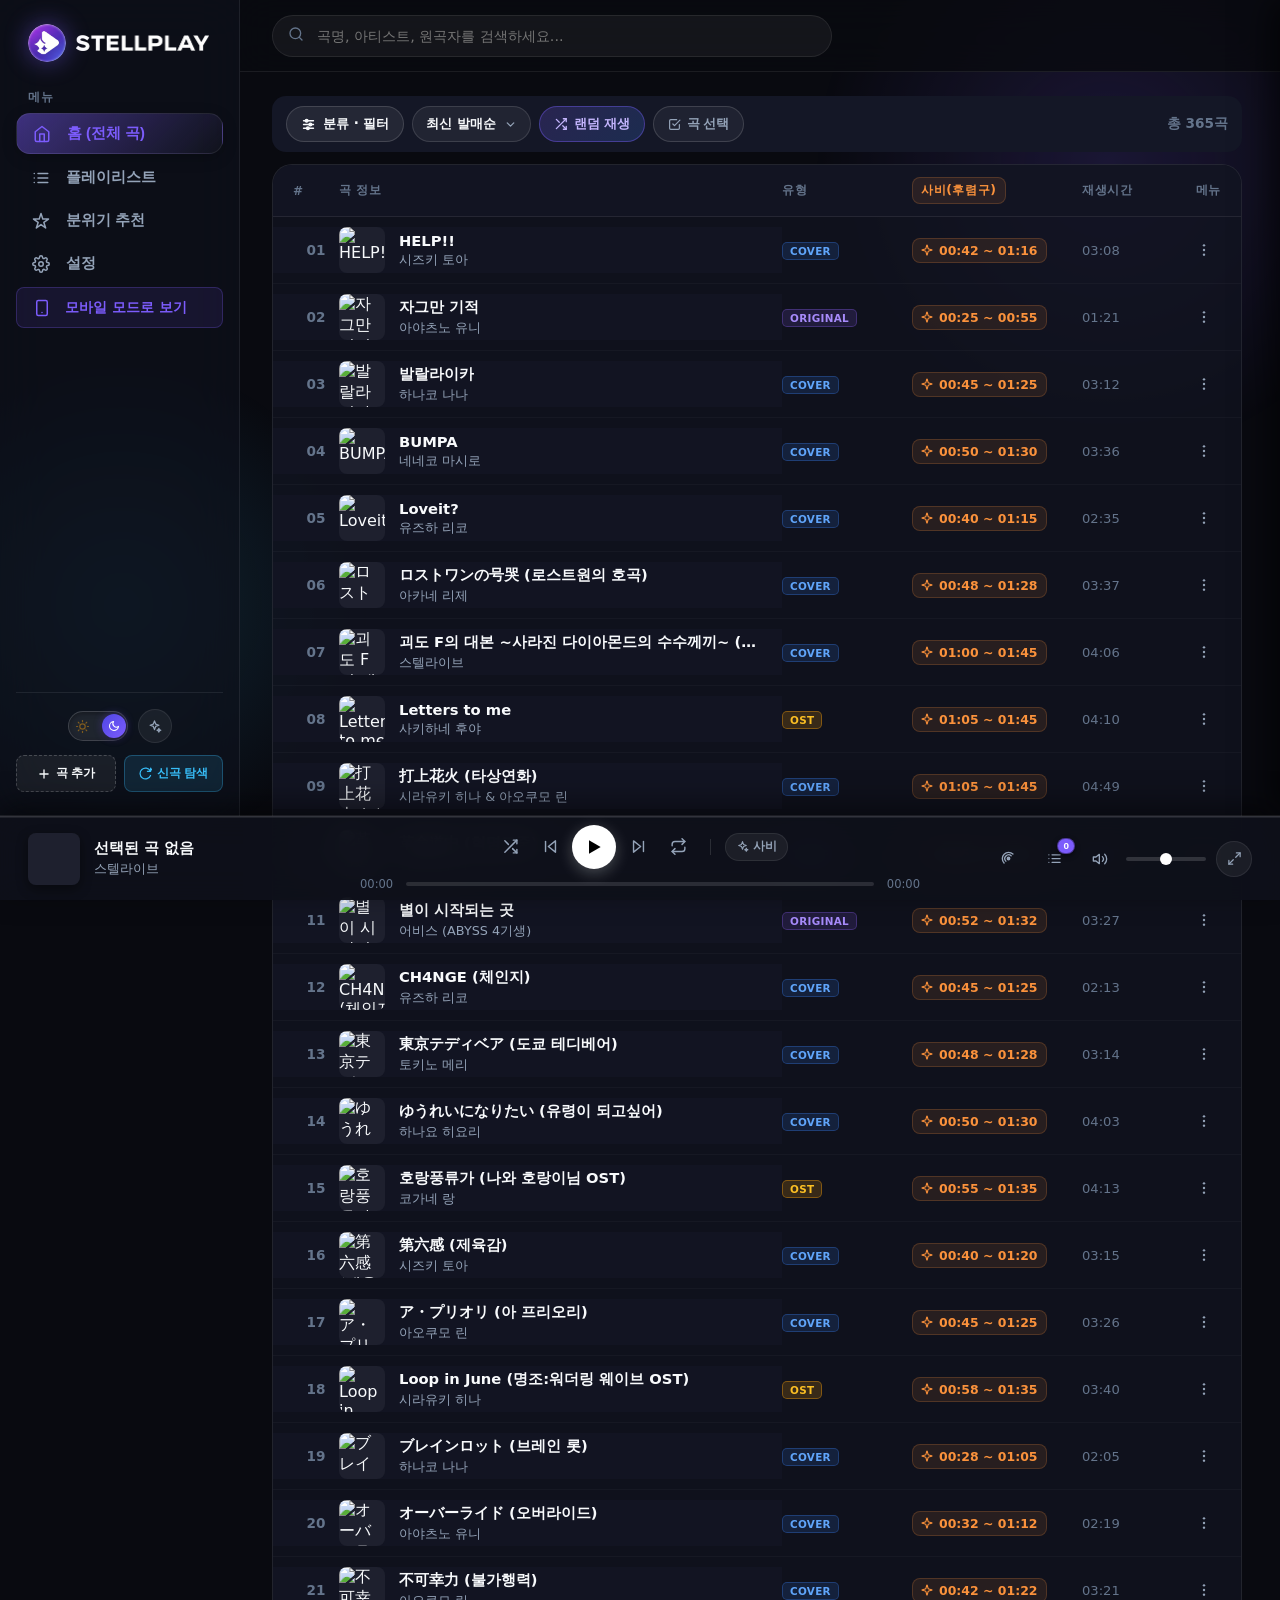
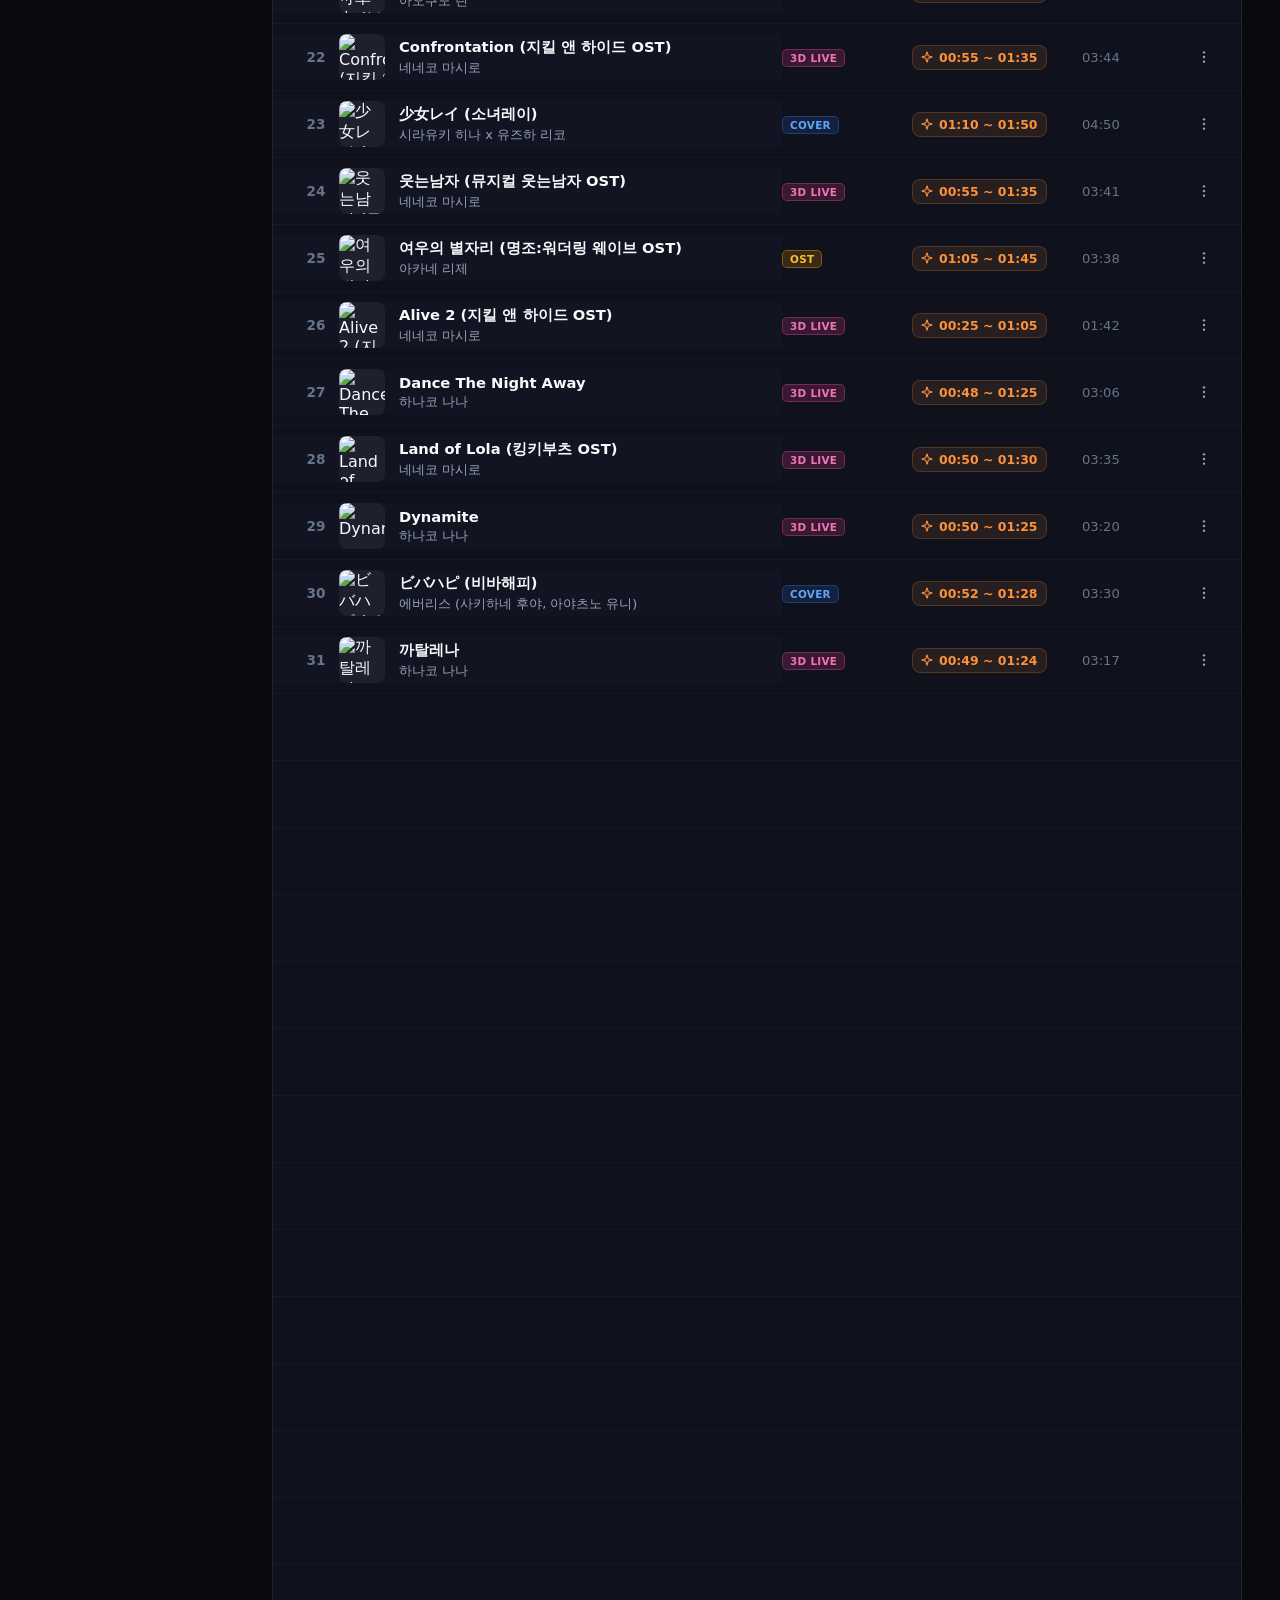
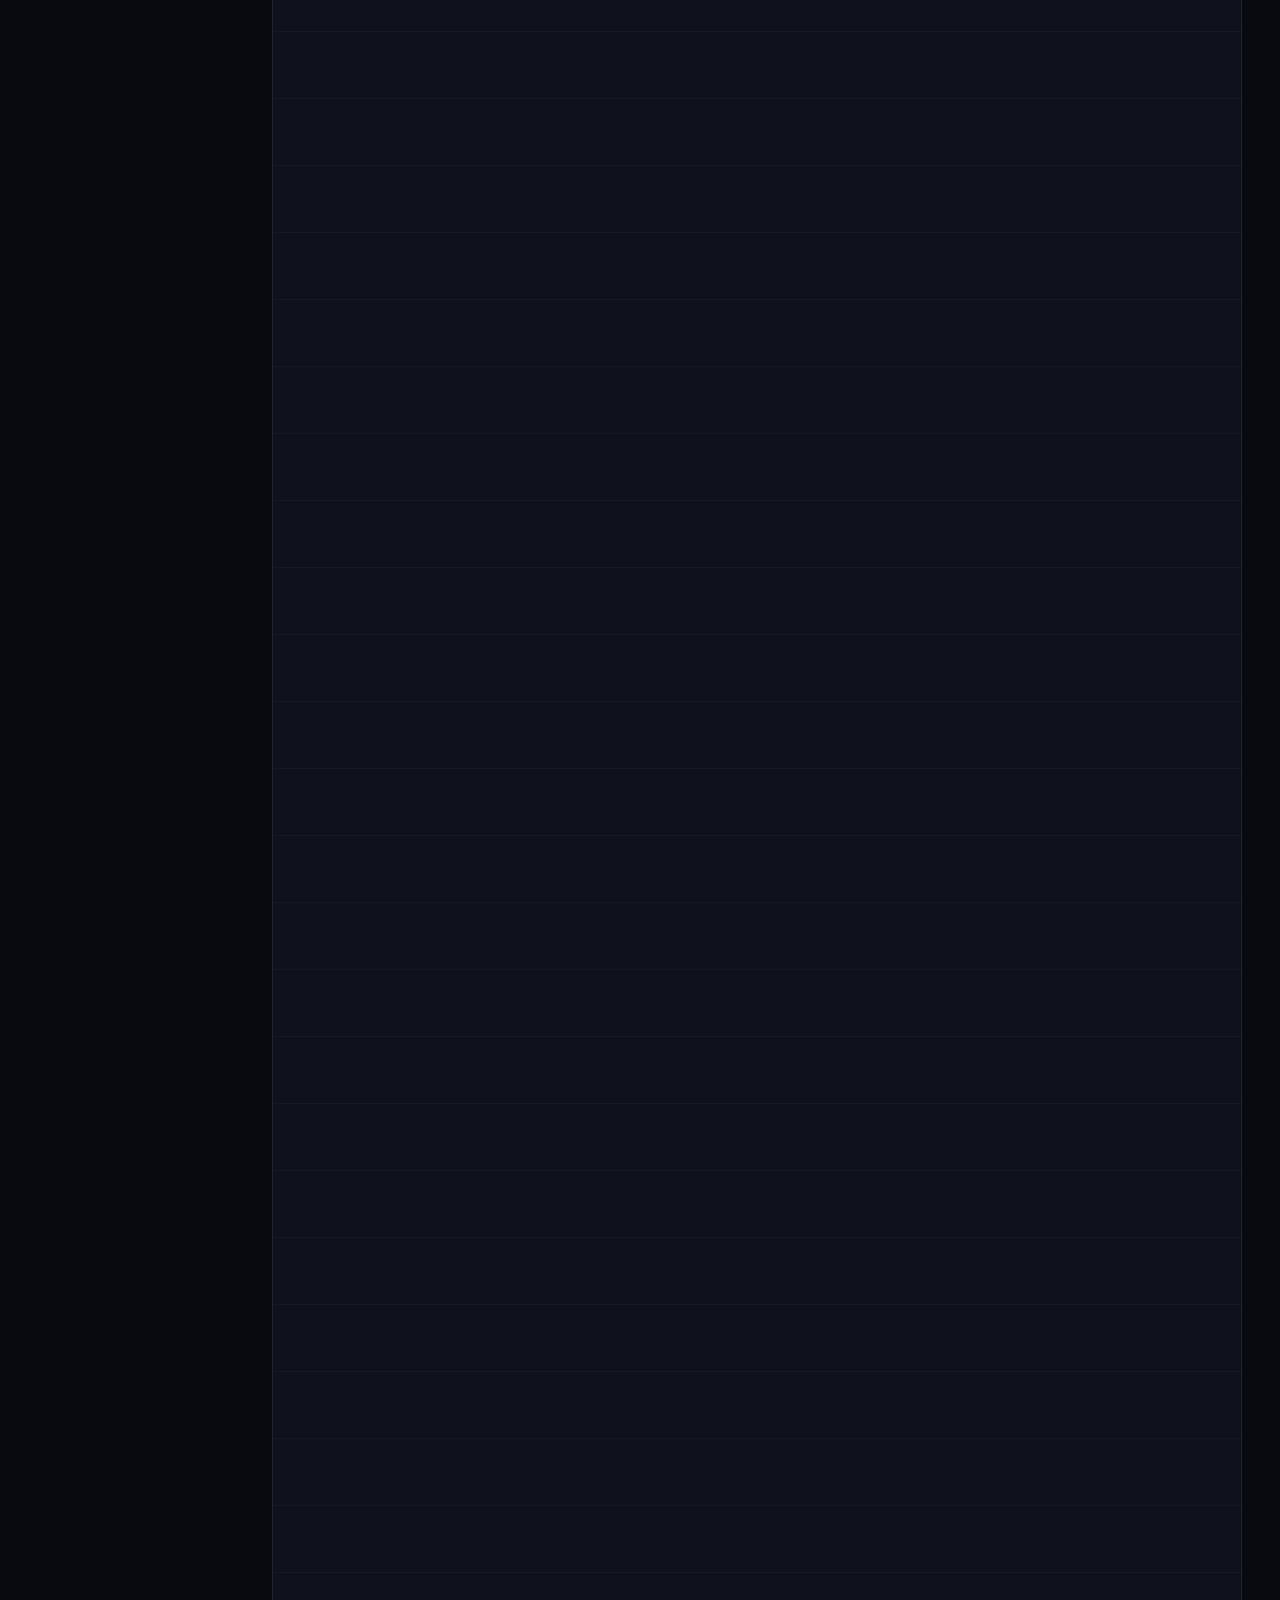
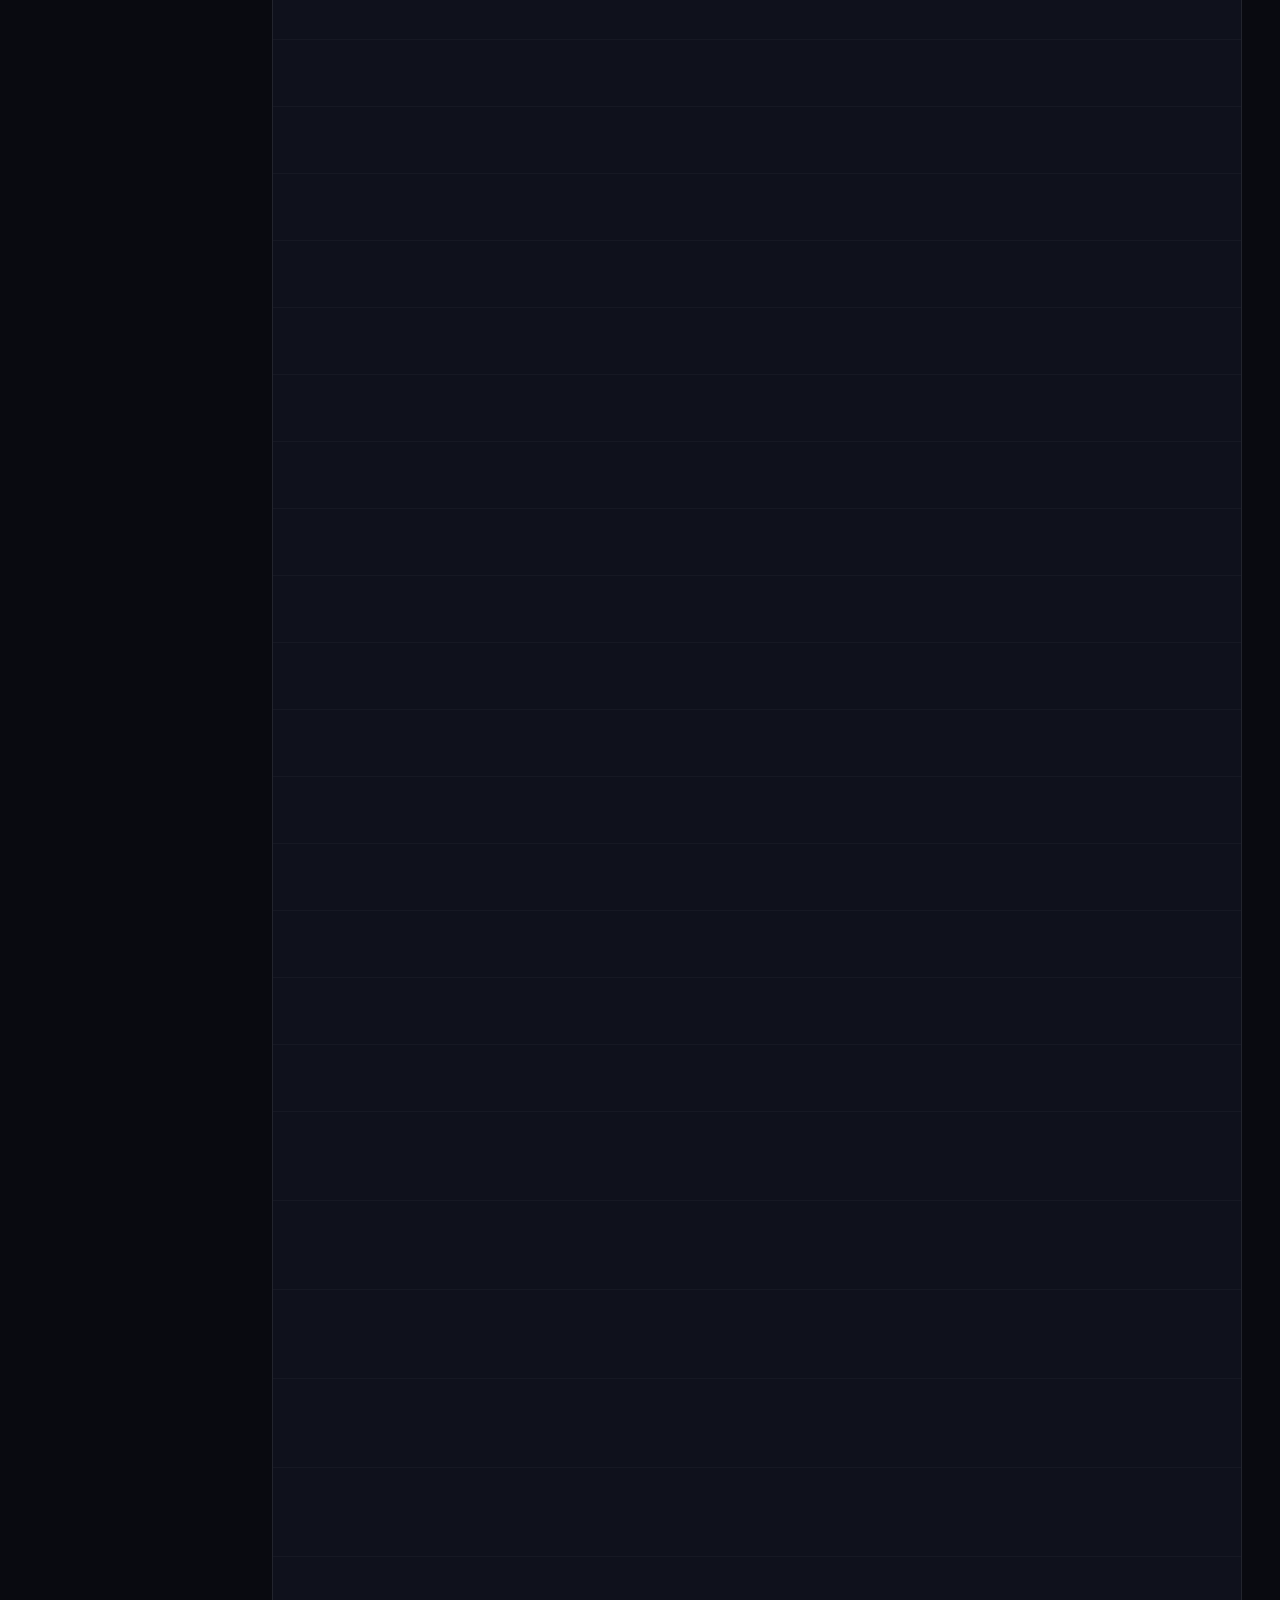
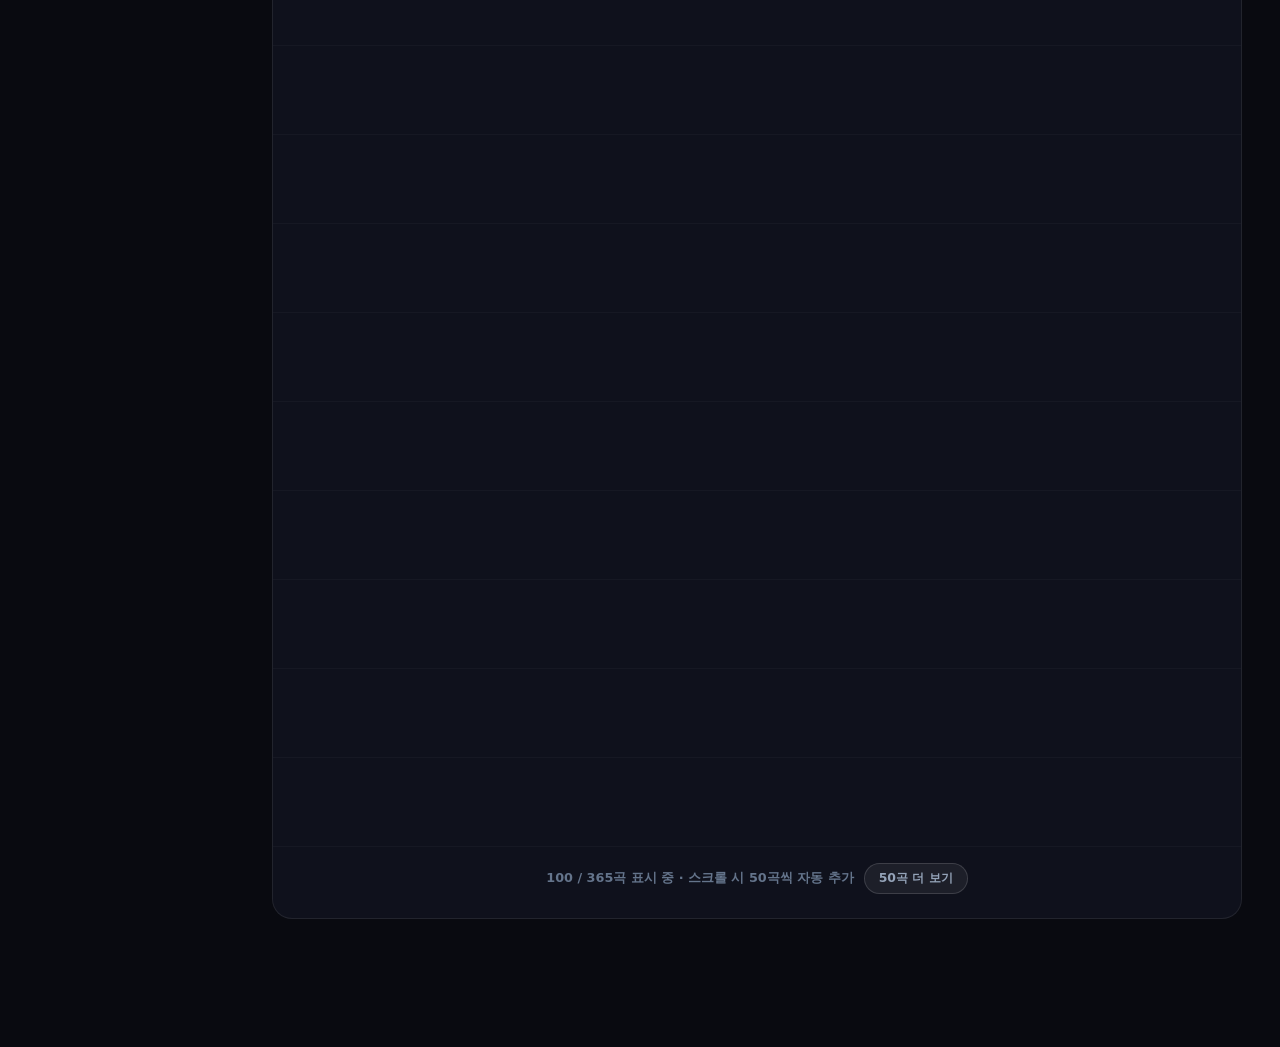
==== commit 99c0d830: "feat: StellPlay v1.13.2 - icons, unified sabi/mood UI, smart 3-tier mood engine, custom channel sync" ====
--- a/index.html
+++ b/index.html
@@ -31,7 +31,7 @@
     <link rel="apple-touch-icon" href="assets/icons/icon-192.png">
 
     <!-- Stylesheets -->
-    <link rel="stylesheet" href="assets/css/style.css?v=2026112505">
+    <link rel="stylesheet" href="assets/css/style.css?v=2026112601">
 </head>
 <body>
 
@@ -151,8 +151,8 @@
                     </button>
                     <!-- 사비 메들리 원형 토글 버튼 -->
                     <button id="btn-sabi-quick" class="sidebar-sabi-circle-btn" type="button" title="사비(후렴구) 메들리 모드 ON/OFF" aria-label="사비 메들리 모드">
-                        <svg width="15" height="15" viewBox="0 0 24 24" fill="none" stroke="currentColor" stroke-width="2.2" stroke-linecap="round" stroke-linejoin="round">
-                            <polygon points="13 2 3 14 12 14 11 22 21 10 12 10 13 2"/>
+                        <svg width="15" height="15" viewBox="0 0 24 24" fill="none" stroke="currentColor" stroke-width="2" stroke-linecap="round" stroke-linejoin="round">
+                            <path d="M12 3l1.9 5.1L19 10l-5.1 1.9L12 17l-1.9-5.1L5 10l5.1-1.9L12 3z"/><path d="M19 15l.9 2.1L22 18l-2.1.9L19 21l-.9-2.1L16 18l2.1-.9L19 15z"/>
                         </svg>
                     </button>
                 </div>
@@ -286,7 +286,7 @@
                     <div class="pc-mood-cards-grid" id="mood-cards-row">
                         <button type="button" class="pc-mood-card mood-chip-card" data-mood="upbeat" style="--mood-grad: linear-gradient(135deg, #ff416c, #ff4b2b);">
                             <span class="pc-mood-card-icon">
-                                <svg width="24" height="24" viewBox="0 0 24 24" fill="none" stroke="currentColor" stroke-width="2.1"><polygon points="13 2 3 14 12 14 11 22 21 10 12 10 13 2"/></svg>
+                                <svg width="24" height="24" viewBox="0 0 24 24" fill="none" stroke="currentColor" stroke-width="2" stroke-linecap="round" stroke-linejoin="round"><path d="M2 12h3.5l2.5-7 4 14 3-9 2 2H22"/></svg>
                             </span>
                             <span class="pc-mood-card-body">
                                 <span class="pc-mood-card-name">파워풀</span>
@@ -295,7 +295,7 @@
                         </button>
                         <button type="button" class="pc-mood-card mood-chip-card" data-mood="chill" style="--mood-grad: linear-gradient(135deg, #654ea3, #8b5cf6);">
                             <span class="pc-mood-card-icon">
-                                <svg width="24" height="24" viewBox="0 0 24 24" fill="none" stroke="currentColor" stroke-width="2.1"><path d="M21 12.79A9 9 0 1 1 11.21 3 7 7 0 0 0 21 12.79z"/></svg>
+                                <svg width="24" height="24" viewBox="0 0 24 24" fill="none" stroke="currentColor" stroke-width="2" stroke-linecap="round" stroke-linejoin="round"><path d="M20.5 13.5A8.5 8.5 0 1 1 10.5 3.5a6.8 6.8 0 0 0 10 10z"/></svg>
                             </span>
                             <span class="pc-mood-card-body">
                                 <span class="pc-mood-card-name">감성힐링</span>
@@ -304,7 +304,7 @@
                         </button>
                         <button type="button" class="pc-mood-card mood-chip-card" data-mood="bright" style="--mood-grad: linear-gradient(135deg, #00b09b, #10b981);">
                             <span class="pc-mood-card-icon">
-                                <svg width="24" height="24" viewBox="0 0 24 24" fill="none" stroke="currentColor" stroke-width="2.1"><circle cx="12" cy="12" r="5"/><line x1="12" y1="1" x2="12" y2="3"/><line x1="12" y1="21" x2="12" y2="23"/><line x1="4.22" y1="4.22" x2="5.64" y2="5.64"/><line x1="18.36" y1="18.36" x2="19.78" y2="19.78"/></svg>
+                                <svg width="24" height="24" viewBox="0 0 24 24" fill="none" stroke="currentColor" stroke-width="2" stroke-linecap="round" stroke-linejoin="round"><circle cx="12" cy="12" r="4"/><line x1="12" y1="2" x2="12" y2="4"/><line x1="12" y1="20" x2="12" y2="22"/><line x1="2" y1="12" x2="4" y2="12"/><line x1="20" y1="12" x2="22" y2="12"/><line x1="4.93" y1="4.93" x2="6.34" y2="6.34"/><line x1="17.66" y1="17.66" x2="19.07" y2="19.07"/><line x1="4.93" y1="19.07" x2="6.34" y2="17.66"/><line x1="17.66" y1="6.34" x2="19.07" y2="4.93"/></svg>
                             </span>
                             <span class="pc-mood-card-body">
                                 <span class="pc-mood-card-name">청량상쾌</span>
@@ -313,7 +313,7 @@
                         </button>
                         <button type="button" class="pc-mood-card mood-chip-card" data-mood="groovy" style="--mood-grad: linear-gradient(135deg, #8a2387, #e94057, #f27121);">
                             <span class="pc-mood-card-icon">
-                                <svg width="24" height="24" viewBox="0 0 24 24" fill="none" stroke="currentColor" stroke-width="2.1"><path d="M3 18v-6a9 9 0 0 1 18 0v6"/><path d="M21 19a2 2 0 0 1-2 2h-1a2 2 0 0 1-2-2v-3a2 2 0 0 1 2-2h3zM3 19a2 2 0 0 0 2 2h1a2 2 0 0 0 2-2v-3a2 2 0 0 0-2-2H3z"/></svg>
+                                <svg width="24" height="24" viewBox="0 0 24 24" fill="none" stroke="currentColor" stroke-width="2" stroke-linecap="round" stroke-linejoin="round"><path d="M3 14a9 9 0 0 1 18 0"/><path d="M21 15v2a2 2 0 0 1-2 2h-1a2 2 0 0 1-2-2v-3a2 2 0 0 1 2-2h3z"/><path d="M3 15v2a2 2 0 0 0 2 2h1a2 2 0 0 0 2-2v-3a2 2 0 0 0-2-2H3z"/></svg>
                             </span>
                             <span class="pc-mood-card-body">
                                 <span class="pc-mood-card-name">그루비</span>
@@ -322,7 +322,7 @@
                         </button>
                         <button type="button" class="pc-mood-card mood-chip-card" data-mood="cute" style="--mood-grad: linear-gradient(135deg, #ec4899, #f5576c);">
                             <span class="pc-mood-card-icon">
-                                <svg width="24" height="24" viewBox="0 0 24 24" fill="none" stroke="currentColor" stroke-width="2.1"><path d="M20.84 4.61a5.5 5.5 0 0 0-7.78 0L12 5.67l-1.06-1.06a5.5 5.5 0 0 0-7.78 7.78l1.06 1.06L12 21.23l7.78-7.78 1.06-1.06a5.5 5.5 0 0 0 0-7.78z"/></svg>
+                                <svg width="24" height="24" viewBox="0 0 24 24" fill="none" stroke="currentColor" stroke-width="2" stroke-linecap="round" stroke-linejoin="round"><path d="M12 20.4l-1.25-1.14C5.4 14.42 2 11.34 2 7.56A4.56 4.56 0 0 1 6.56 3c1.74 0 3.41.81 4.44 2.09A5.95 5.95 0 0 1 15.44 3 4.56 4.56 0 0 1 20 7.56c0 3.78-3.4 6.86-8.75 11.7L12 20.4z"/></svg>
                             </span>
                             <span class="pc-mood-card-body">
                                 <span class="pc-mood-card-name">큐트</span>
@@ -488,6 +488,20 @@
                                     </select>
                                 </div>
                             </div>
+
+                            <!-- 웹 유튜브 임베드 호스트 선택 (기본 무쿠키 저광고 vs YouTube Premium 로그인 연동) -->
+                            <div class="settings-row">
+                                <div class="settings-row-info">
+                                    <div class="settings-label">YouTube Premium 계정 연동 (웹 전용)</div>
+                                    <div class="settings-desc">끄면 저광고 임베드(nocookie)를 우선 사용합니다. 브라우저에서 YouTube Premium 로그인 중일 때만 켜주세요.</div>
+                                </div>
+                                <div class="settings-row-ctrl">
+                                    <label class="toggle-switch" title="YouTube 표준 호스트 사용 전환">
+                                        <input type="checkbox" id="setting-yt-standard-host">
+                                        <span class="toggle-slider"></span>
+                                    </label>
+                                </div>
+                            </div>
                         </div>
 
                         <!-- 데이터 & 캐시 관리 -->
@@ -530,7 +544,7 @@
                                         <div class="settings-label">앱 버전 및 실시간 업데이트 (OTA)</div>
                                         <span class="settings-badge" id="pc-update-status-badge" style="background: rgba(124,92,252,0.2); color:#a78bfa;">최신 상태</span>
                                     </div>
-                                    <div class="settings-desc" id="pc-version-info-text" style="margin-top:4px;">StellPlay Desktop v1.13.1 (패치 #2026112505)</div>
+                                    <div class="settings-desc" id="pc-version-info-text" style="margin-top:4px;">StellPlay Desktop v1.13.2 (패치 #2026112601)</div>
                                     <div class="settings-desc" id="pc-update-sub-desc" style="font-size:0.76rem; color:var(--text-muted); margin-top:2px;">GitHub 보안 검증 채널을 통해 재설치 없이 최신 기능·곡 DB를 실시간 반영하고 이전 버전으로 언제든 복원할 수 있습니다.</div>
                                 </div>
                                 <div class="settings-row-ctrl" style="display:flex; gap:8px; flex-wrap:wrap; align-items:center;">
@@ -617,8 +631,8 @@
 
                 <div class="controls-group sabi-group">
                     <button class="ctrl-btn ctrl-btn-sabi" id="mini-sabi-btn" title="사비(후렴구) 메들리 모드 ON/OFF">
-                        <svg width="13" height="13" viewBox="0 0 24 24" fill="none" stroke="currentColor" stroke-width="2.2" stroke-linecap="round" stroke-linejoin="round">
-                            <path d="M8.5 14.5A2.5 2.5 0 0 0 11 12c0-1.38-.5-2-1-3-1.072-2.143-.224-4.054 2-6 .5 2.5 2 4.9 4 6.5 2 1.6 3 3.5 3 5.5a7 7 0 1 1-14 0c0-1.153.433-2.294 1-3a2.5 2.5 0 0 0 2.5 2.5z"/>
+                        <svg width="13" height="13" viewBox="0 0 24 24" fill="none" stroke="currentColor" stroke-width="2" stroke-linecap="round" stroke-linejoin="round">
+                            <path d="M12 3l1.9 5.1L19 10l-5.1 1.9L12 17l-1.9-5.1L5 10l5.1-1.9L12 3z"/><path d="M19 15l.9 2.1L22 18l-2.1.9L19 21l-.9-2.1L16 18l2.1-.9L19 15z"/>
                         </svg>
                         <span>사비</span>
                     </button>
@@ -684,7 +698,7 @@
             </div>
             <div style="display:flex; align-items:center; gap: 12px;">
                 <span id="full-sabi-indicator" style="display:none; font-size:0.8rem; font-weight:800; color:#fb923c; background:rgba(251,146,60,0.15); padding:4px 12px; border-radius:999px; border:1px solid rgba(251,146,60,0.3); align-items: center; gap: 6px;">
-                    <svg width="13" height="13" viewBox="0 0 24 24" fill="none" stroke="currentColor" stroke-width="2" stroke-linecap="round" stroke-linejoin="round"><path d="M8.5 14.5A2.5 2.5 0 0 0 11 12c0-1.38-.5-2-1-3-1.072-2.143-.224-4.054 2-6 .5 2.5 2 4.9 4 6.5 2 1.6 3 3.5 3 5.5a7 7 0 1 1-14 0c0-1.153.433-2.294 1-3a2.5 2.5 0 0 0 2.5 2.5z"/></svg>
+                    <svg width="13" height="13" viewBox="0 0 24 24" fill="none" stroke="currentColor" stroke-width="2" stroke-linecap="round" stroke-linejoin="round"><path d="M12 3l1.9 5.1L19 10l-5.1 1.9L12 17l-1.9-5.1L5 10l5.1-1.9L12 3z"/><path d="M19 15l.9 2.1L22 18l-2.1.9L19 21l-.9-2.1L16 18l2.1-.9L19 15z"/></svg>
                     <span>후렴구 재생 중</span>
                 </span>
                 <div class="view-mode-toggle">
@@ -720,7 +734,7 @@
                         <div style="display: flex; align-items: center; gap: 6px;">
                             <button class="btn-icon-action" id="btn-full-sabi-edit-icon" title="사비(후렴구) 구간 시각화 편집" style="padding: 8px; border-radius: var(--radius-sm); cursor: pointer; display: flex; align-items: center; justify-content: center;">
                                 <svg width="15" height="15" viewBox="0 0 24 24" fill="none" stroke="currentColor" stroke-width="2" stroke-linecap="round" stroke-linejoin="round">
-                                    <path d="M8.5 14.5A2.5 2.5 0 0 0 11 12c0-1.38-.5-2-1-3-1.072-2.143-.224-4.054 2-6 .5 2.5 2 4.9 4 6.5 2 1.6 3 3.5 3 5.5a7 7 0 1 1-14 0c0-1.153.433-2.294 1-3a2.5 2.5 0 0 0 2.5 2.5z"/>
+                                    <path d="M12 3l1.9 5.1L19 10l-5.1 1.9L12 17l-1.9-5.1L5 10l5.1-1.9L12 3z"/><path d="M19 15l.9 2.1L22 18l-2.1.9L19 21l-.9-2.1L16 18l2.1-.9L19 15z"/>
                                 </svg>
                             </button>
                             <button class="btn-icon-action" id="btn-full-edit-song" title="현재 재생 중인 곡 정보 직접 수정" style="padding: 8px; border-radius: var(--radius-sm); cursor: pointer; display: flex; align-items: center; justify-content: center;">
@@ -1023,8 +1037,8 @@
         <div class="modal-card modal-sabi-card">
             <div class="modal-header">
                 <div style="display: flex; align-items: center; gap: 8px;">
-                    <svg width="18" height="18" viewBox="0 0 24 24" fill="none" stroke="#fb923c" stroke-width="2.2" stroke-linecap="round" stroke-linejoin="round">
-                        <path d="M8.5 14.5A2.5 2.5 0 0 0 11 12c0-1.38-.5-2-1-3-1.072-2.143-.224-4.054 2-6 .5 2.5 2 4.9 4 6.5 2 1.6 3 3.5 3 5.5a7 7 0 1 1-14 0c0-1.153.433-2.294 1-3a2.5 2.5 0 0 0 2.5 2.5z"/>
+                    <svg width="18" height="18" viewBox="0 0 24 24" fill="none" stroke="#fb923c" stroke-width="2" stroke-linecap="round" stroke-linejoin="round">
+                        <path d="M12 3l1.9 5.1L19 10l-5.1 1.9L12 17l-1.9-5.1L5 10l5.1-1.9L12 3z"/><path d="M19 15l.9 2.1L22 18l-2.1.9L19 21l-.9-2.1L16 18l2.1-.9L19 15z"/>
                     </svg>
                     <h3 class="modal-title">사비(후렴구) 하이라이트 구간 편집</h3>
                 </div>
@@ -1277,14 +1291,13 @@
                 <polyline points="15 3 21 3 21 9"/><polyline points="9 21 3 21 3 15"/><line x1="21" y1="3" x2="14" y2="10"/><line x1="3" y1="21" x2="10" y2="14"/>
             </svg>
         </button>
-        <!-- 광고 차단 쉴드 오버레이 (영상 모드 시 광고 화면 은폐 및 수동 스킵 제공) -->
-        <div id="pc-ad-shield-overlay" style="display:none; position:absolute; inset:0; z-index:30; background:rgba(15, 12, 29, 0.92); backdrop-filter:blur(10px); -webkit-backdrop-filter:blur(10px); flex-direction:column; align-items:center; justify-content:center; color:#fff; text-align:center; padding:16px; pointer-events:auto;">
-            <div style="margin-bottom:10px; color:#a78bfa;">
-                <svg width="32" height="32" viewBox="0 0 24 24" fill="none" stroke="currentColor" stroke-width="2" stroke-linecap="round" stroke-linejoin="round"><path d="M12 22s8-4 8-10V5l-8-3-8 3v7c0 6 8 10 8 10z"/></svg>
-            </div>
-            <div style="font-size:1.05rem; font-weight:700; margin-bottom:4px; letter-spacing:-0.3px;">제로 광고 쉴드 작동 중</div>
-            <div style="font-size:0.8rem; color:#94a3b8; margin-bottom:14px;">광고 음소거 및 자동 전환 대기 중...</div>
-            <button id="btn-pc-skip-ad" type="button" style="background:#7c5cfc; color:#fff; border:none; border-radius:8px; padding:6px 16px; font-weight:700; font-size:0.8rem; cursor:pointer; box-shadow:0 4px 12px rgba(124,92,252,0.4); transition:all 0.2s ease;">광고 건너뛰기</button>
+        <!-- 광고 차단 및 스킵 유도 비간섭 상단 바 (유튜브 자체 건너뛰기 버튼 클릭 방해 금지) -->
+        <div id="pc-ad-shield-overlay" class="pc-ad-shield-bar" style="display:none;">
+            <span class="pc-ad-shield-pill">
+                <svg width="13" height="13" viewBox="0 0 24 24" fill="none" stroke="currentColor" stroke-width="2.2" stroke-linecap="round" stroke-linejoin="round"><path d="M12 22s8-4 8-10V5l-8-3-8 3v7c0 6 8 10 8 10z"/></svg>
+                <span>광고 음소거 중 · 영상 내 건너뛰기 클릭 가능</span>
+            </span>
+            <button id="btn-pc-skip-ad" type="button" class="pc-ad-shield-retry-btn" title="유튜브 광고 탈출 재시도">스킵 재시도</button>
         </div>
     </div>
 
@@ -1443,6 +1456,10 @@
                     <div class="form-group">
                         <label class="form-label">자동 분류 키워드 (쉼표로 구분, 선택)</label>
                         <input type="text" id="pc-custom-group-keywords" class="form-input" placeholder="예: 아이네, 징버거, 릴파 (비워두면 탭 이름으로 자동 매칭)">
+                    </div>
+                    <div class="form-group">
+                        <label class="form-label">신곡 탐색용 유튜브 채널 (선택 · 줄바꿈/쉼표 구분)</label>
+                        <textarea id="pc-custom-group-channels" class="form-input" rows="2" placeholder="예: https://www.youtube.com/@artist_official 또는 @channel" style="resize:vertical; min-height:54px; line-height:1.45;"></textarea>
                     </div>
                     <div class="form-group">
                         <label class="form-label">하위 메뉴 · 세부 탭 (멤버·유닛 등, 선택)</label>
@@ -1491,7 +1508,7 @@
             <span>플레이리스트에 담기</span>
         </button>
         <button type="button" class="pc-ctx-item" id="pc-ctx-sabi" role="menuitem">
-            <svg width="14" height="14" viewBox="0 0 24 24" fill="none" stroke="currentColor" stroke-width="2.2"><polygon points="13 2 3 14 12 14 11 22 21 10 12 10 13 2"/></svg>
+            <svg width="14" height="14" viewBox="0 0 24 24" fill="none" stroke="currentColor" stroke-width="2" stroke-linecap="round" stroke-linejoin="round"><path d="M12 3l1.9 5.1L19 10l-5.1 1.9L12 17l-1.9-5.1L5 10l5.1-1.9L12 3z"/><path d="M19 15l.9 2.1L22 18l-2.1.9L19 21l-.9-2.1L16 18l2.1-.9L19 15z"/></svg>
             <span>사비(후렴구) 구간 편집</span>
         </button>
         <button type="button" class="pc-ctx-item" id="pc-ctx-edit" role="menuitem">
@@ -1509,9 +1526,9 @@
     <div class="toast-container" id="toast-container"></div>
 
     <!-- JavaScript Scripts -->
-    <script src="assets/js/songs.js?v=2026112505"></script>
-    <script src="assets/js/storage.js?v=2026112505"></script>
-    <script src="assets/js/player.js?v=2026112505"></script>
-    <script src="assets/js/app.js?v=2026112505"></script>
+    <script src="assets/js/songs.js?v=2026112601"></script>
+    <script src="assets/js/storage.js?v=2026112601"></script>
+    <script src="assets/js/player.js?v=2026112601"></script>
+    <script src="assets/js/app.js?v=2026112601"></script>
 </body>
 </html>
--- a/assets/css/style.css
+++ b/assets/css/style.css
@@ -1162,7 +1162,7 @@
 #view-home {
     display: flex;
     flex-direction: column;
-    gap: 28px;
+    gap: 12px;
 }
 
 /* 히어로 배너 */
@@ -1948,7 +1948,7 @@
     overflow-x: auto;
     overflow-y: hidden;
     height: 9px;
-    margin-bottom: 6px;
+    margin-bottom: 0;
     background: rgba(255, 255, 255, 0.04);
     border-radius: 6px;
     display: none;
@@ -2212,10 +2212,12 @@
 .badge-tag {
     display: inline-flex;
     align-items: center;
-    font-size: 0.7rem;
-    font-weight: 700;
+    font-size: 0.65rem;
+    font-weight: 800;
+    letter-spacing: 0.03em;
+    text-transform: uppercase;
     padding: 2px 7px;
-    border-radius: 4px;
+    border-radius: 5px;
     white-space: nowrap;
 }
 
@@ -2955,8 +2957,8 @@
     pointer-events: auto !important;
 }
 
-/* 언독 상태: 화면 및 레이아웃에서 완전 격리 */
-.pc-yt-player-wrap:not(.docked):not(:fullscreen):not(:-webkit-full-screen) {
+/* 언독 상태: 화면 및 레이아웃에서 완전 격리 (단, 광고 스킵 인터랙티브 PIP 활성 시 예외) */
+.pc-yt-player-wrap:not(.docked):not(.ad-interactive):not(:fullscreen):not(:-webkit-full-screen) {
     position: fixed !important;
     bottom: 0 !important;
     right: 0 !important;
@@ -2970,9 +2972,31 @@
     border-radius: 0 !important;
 }
 
-/* 언독 상태에서는 전체화면 버튼 및 광고 쉴드 절대 노출 금지 */
-.pc-yt-player-wrap:not(.docked):not(:fullscreen):not(:-webkit-full-screen) .btn-video-fullscreen-toggle,
-.pc-yt-player-wrap:not(.docked):not(:fullscreen):not(:-webkit-full-screen) #pc-ad-shield-overlay {
+.pc-yt-player-wrap.ad-interactive:not(.docked):not(:fullscreen):not(:-webkit-full-screen) {
+    position: fixed !important;
+    bottom: 100px !important;
+    right: 24px !important;
+    top: auto !important;
+    left: auto !important;
+    width: 360px !important;
+    height: 202px !important;
+    opacity: 1 !important;
+    pointer-events: auto !important;
+    z-index: 260 !important;
+    border-radius: 14px !important;
+    overflow: hidden !important;
+    box-shadow: 0 18px 44px rgba(0, 0, 0, 0.65) !important;
+    border: 1px solid rgba(124, 92, 252, 0.45) !important;
+}
+
+.pc-yt-player-wrap.ad-interactive #pc-youtube-player-container,
+.pc-yt-player-wrap.ad-interactive #pc-youtube-player-container iframe {
+    pointer-events: auto !important;
+}
+
+/* 언독 상태에서는 전체화면 버튼 및 광고 쉴드 절대 노출 금지 (ad-interactive 제외) */
+.pc-yt-player-wrap:not(.docked):not(.ad-interactive):not(:fullscreen):not(:-webkit-full-screen) .btn-video-fullscreen-toggle,
+.pc-yt-player-wrap:not(.docked):not(.ad-interactive):not(:fullscreen):not(:-webkit-full-screen) #pc-ad-shield-overlay {
     display: none !important;
     pointer-events: none !important;
     opacity: 0 !important;
@@ -4895,7 +4919,19 @@
     justify-content: space-between;
     gap: 12px;
     flex-wrap: wrap;
-    padding: 2px 0 4px 0;
+    padding: 10px 14px;
+    background: var(--bg-surface);
+    border: 1px solid var(--border);
+    border-radius: 14px;
+}
+
+[data-theme="light"] .pc-home-toolbar {
+    background: var(--bg-surface);
+    border-color: var(--border);
+}
+
+.pc-active-filters-row {
+    margin: -2px 0 0 0;
 }
 
 .pc-home-toolbar-left,
@@ -5236,6 +5272,11 @@
     justify-content: center;
     flex-shrink: 0;
     color: #ffffff;
+}
+
+.pc-mood-card-icon svg {
+    display: block;
+    flex-shrink: 0;
 }
 
 .pc-mood-card-body {
@@ -6301,5 +6342,57 @@
     color: #334155;
 }
 
-
-
+/* ===================================================================
+   v1.13.2: 비간섭 광고 음소거/스킵 상단 바 (유튜브 건너뛰기 버튼 클릭 보장)
+=================================================================== */
+.pc-ad-shield-bar {
+    position: absolute;
+    top: 8px;
+    left: 8px;
+    right: 8px;
+    display: flex;
+    align-items: center;
+    justify-content: space-between;
+    gap: 8px;
+    z-index: 35;
+    pointer-events: none;
+}
+
+.pc-ad-shield-pill {
+    display: inline-flex;
+    align-items: center;
+    gap: 5px;
+    padding: 4px 10px;
+    border-radius: 999px;
+    background: rgba(15, 17, 28, 0.82);
+    border: 1px solid rgba(124, 92, 252, 0.45);
+    color: #ede9fe;
+    font-size: 0.72rem;
+    font-weight: 700;
+    backdrop-filter: blur(8px);
+    -webkit-backdrop-filter: blur(8px);
+    pointer-events: none;
+}
+
+.pc-ad-shield-retry-btn {
+    pointer-events: auto;
+    padding: 4px 10px;
+    border-radius: 999px;
+    background: rgba(124, 92, 252, 0.88);
+    border: 1px solid rgba(255, 255, 255, 0.25);
+    color: #ffffff;
+    font-family: inherit;
+    font-size: 0.71rem;
+    font-weight: 700;
+    cursor: pointer;
+    box-shadow: 0 2px 8px rgba(0, 0, 0, 0.4);
+    transition: transform 0.14s ease, background 0.14s ease;
+}
+
+.pc-ad-shield-retry-btn:hover {
+    background: #7c5cfc;
+    transform: translateY(-1px);
+}
+
+
+
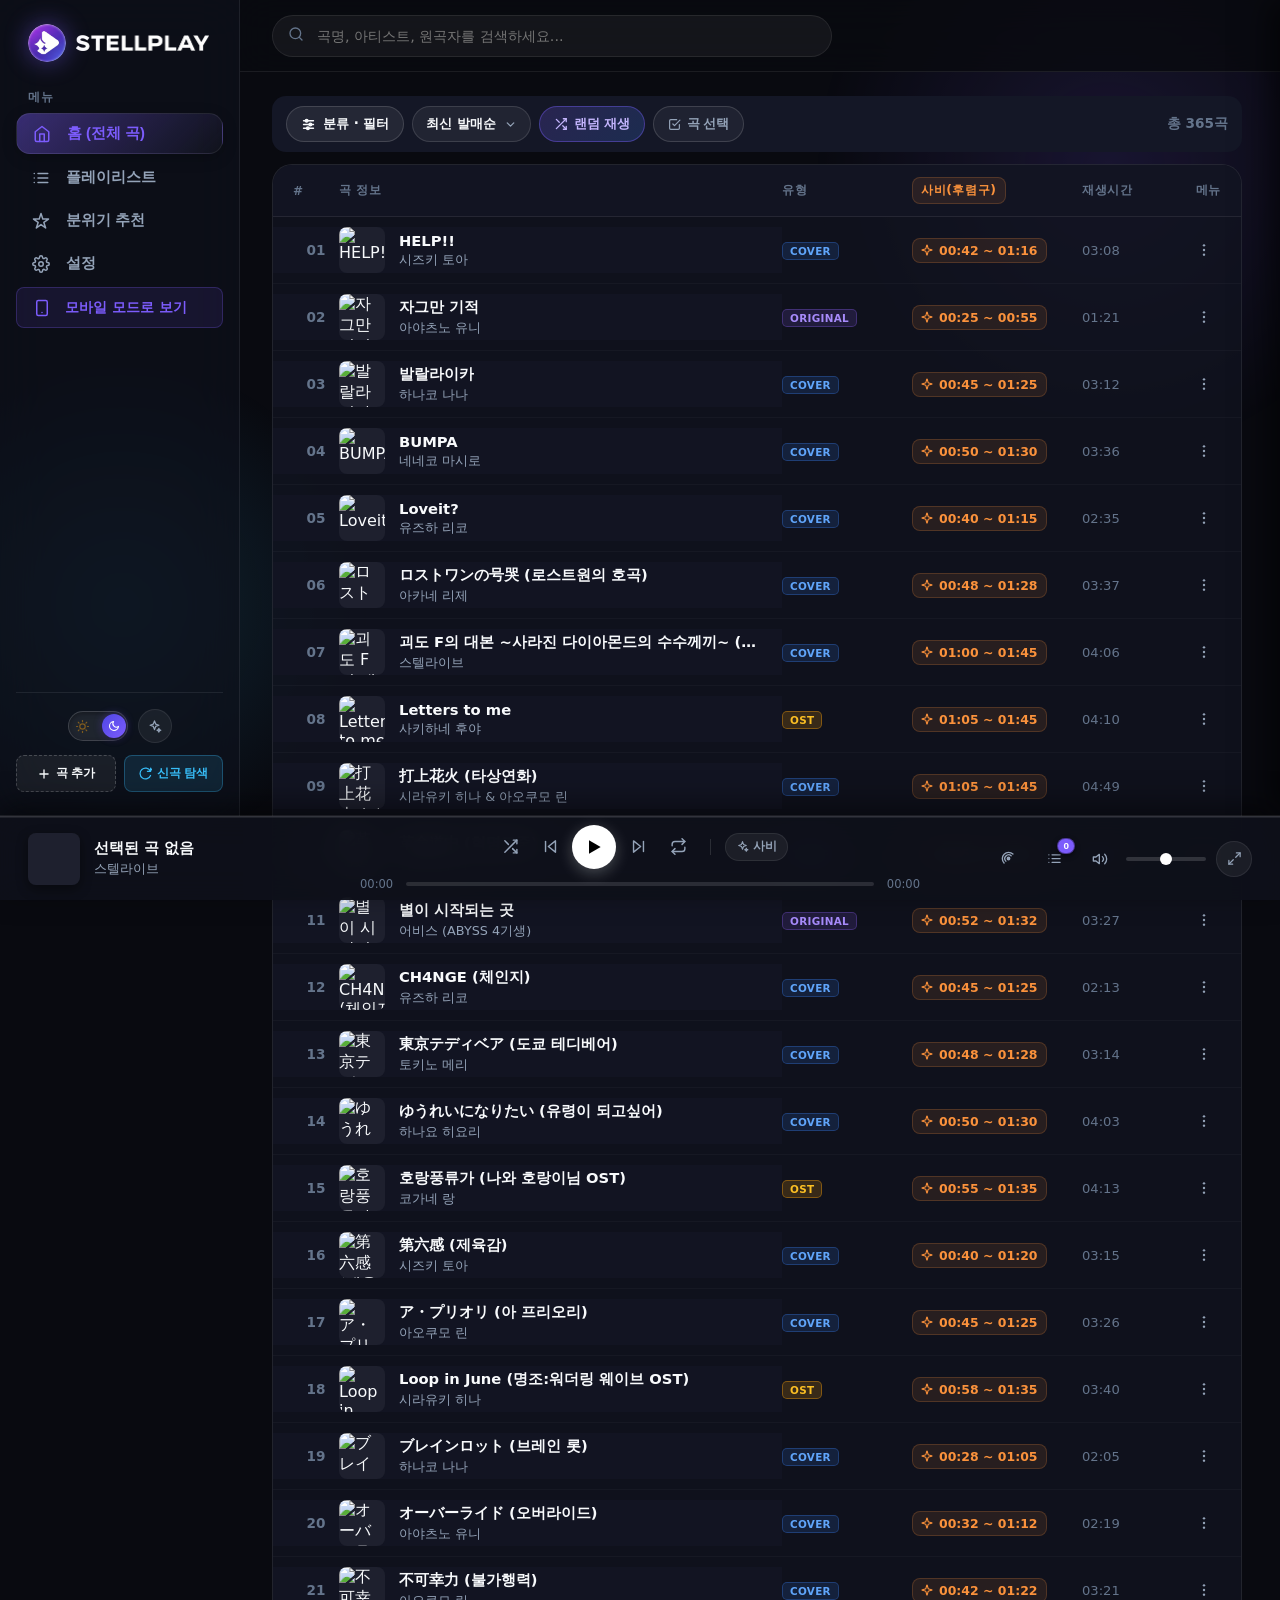
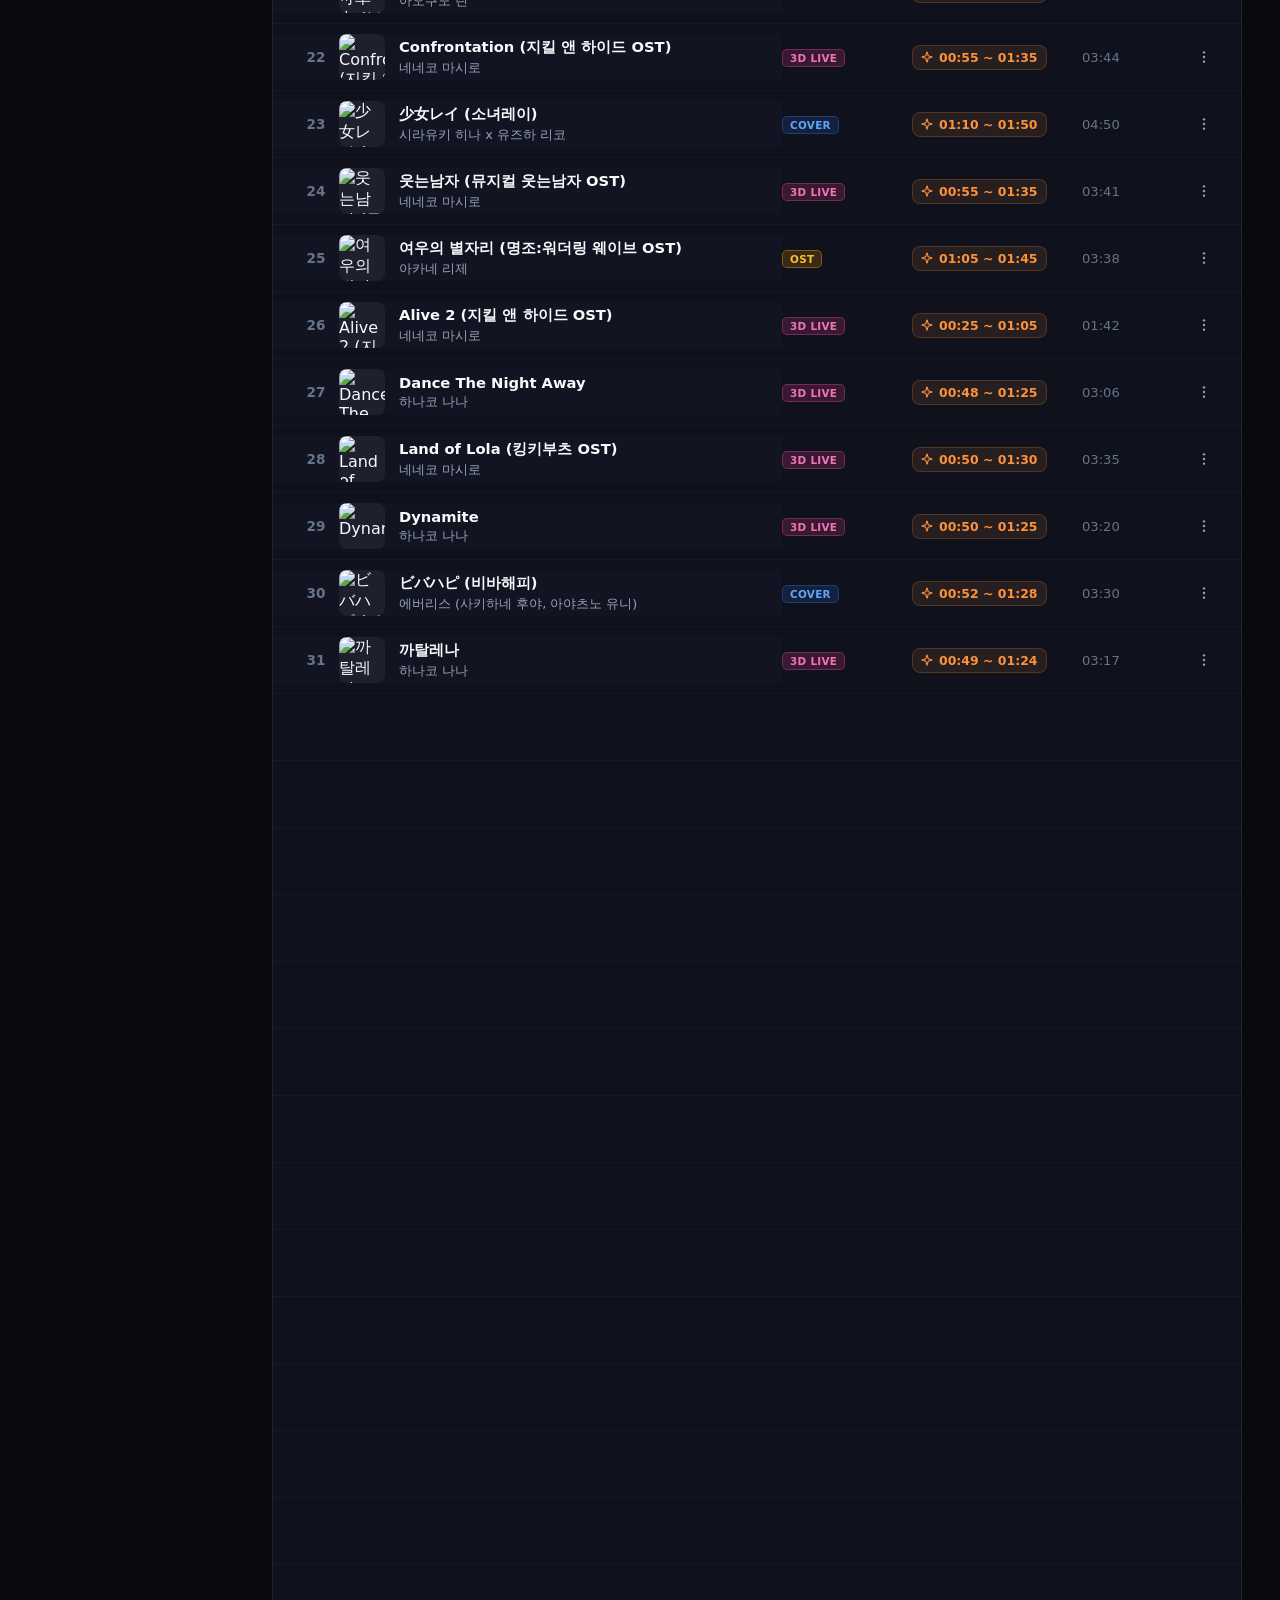
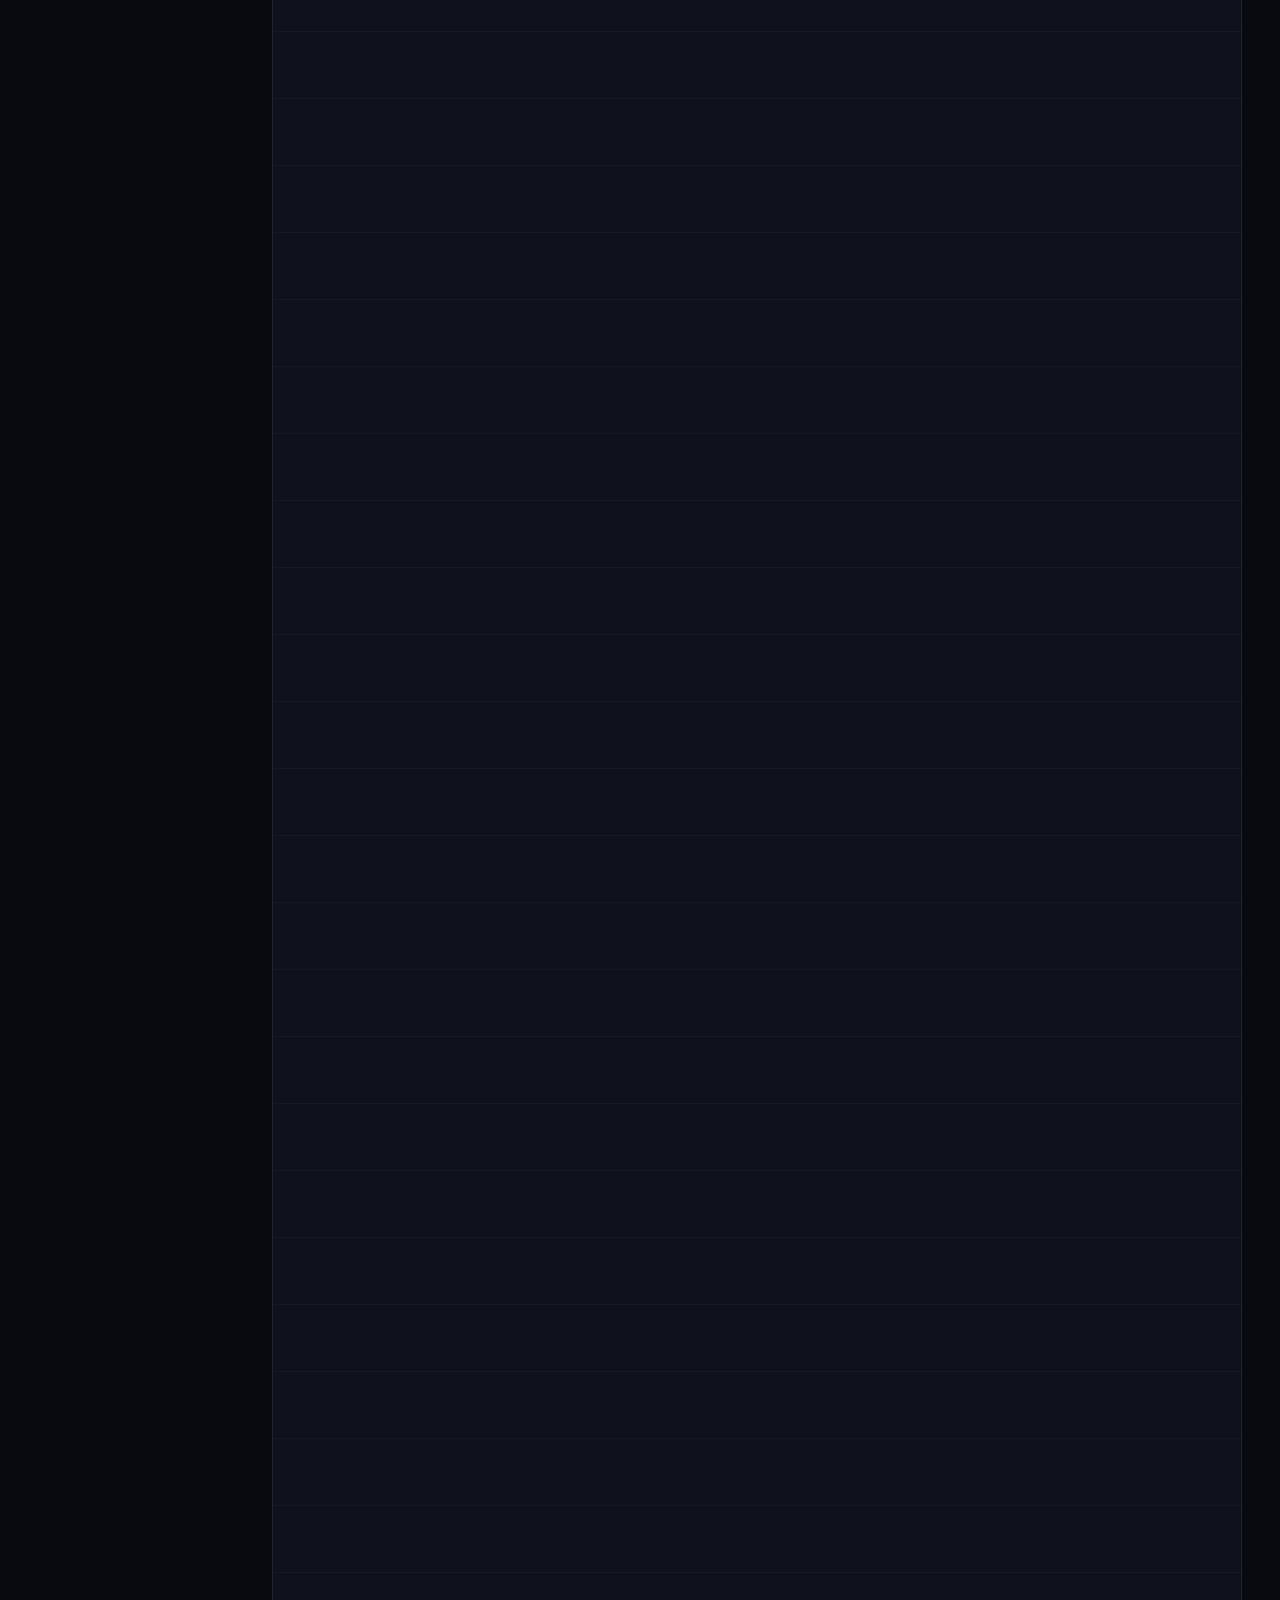
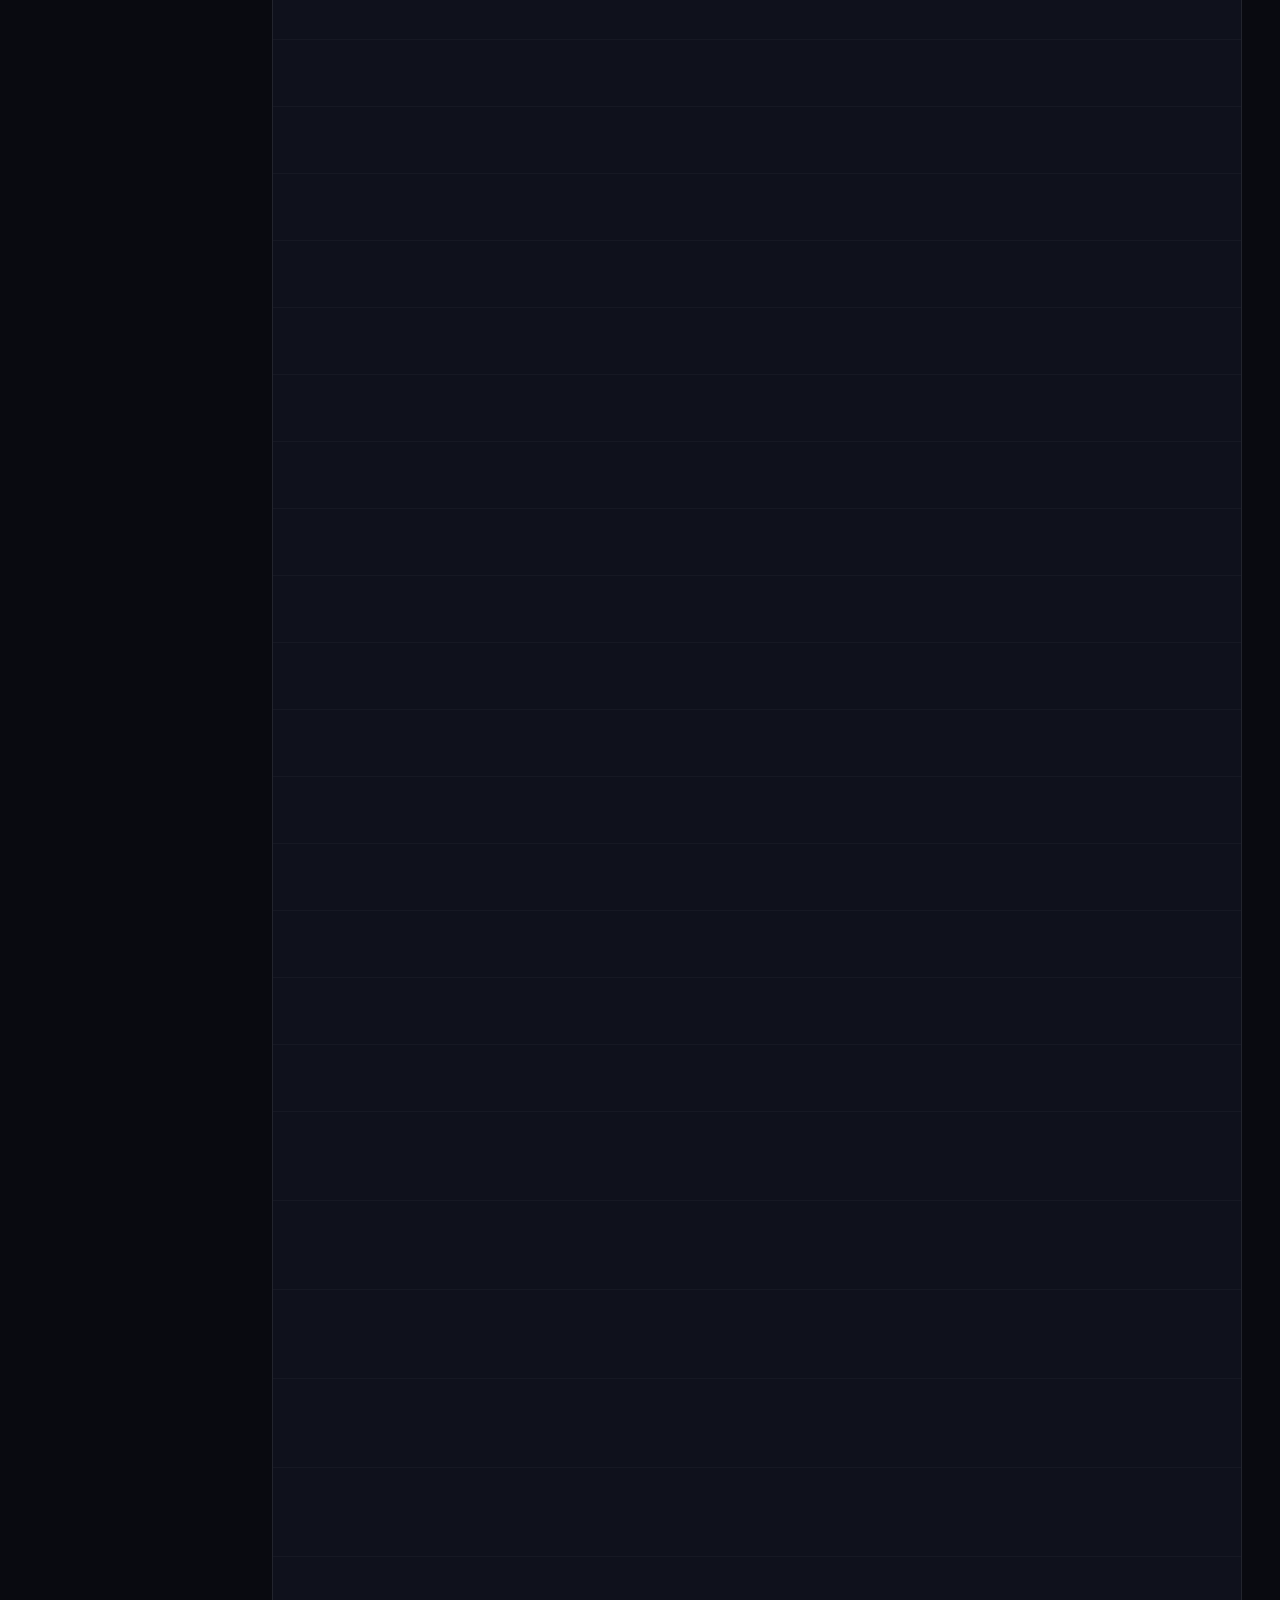
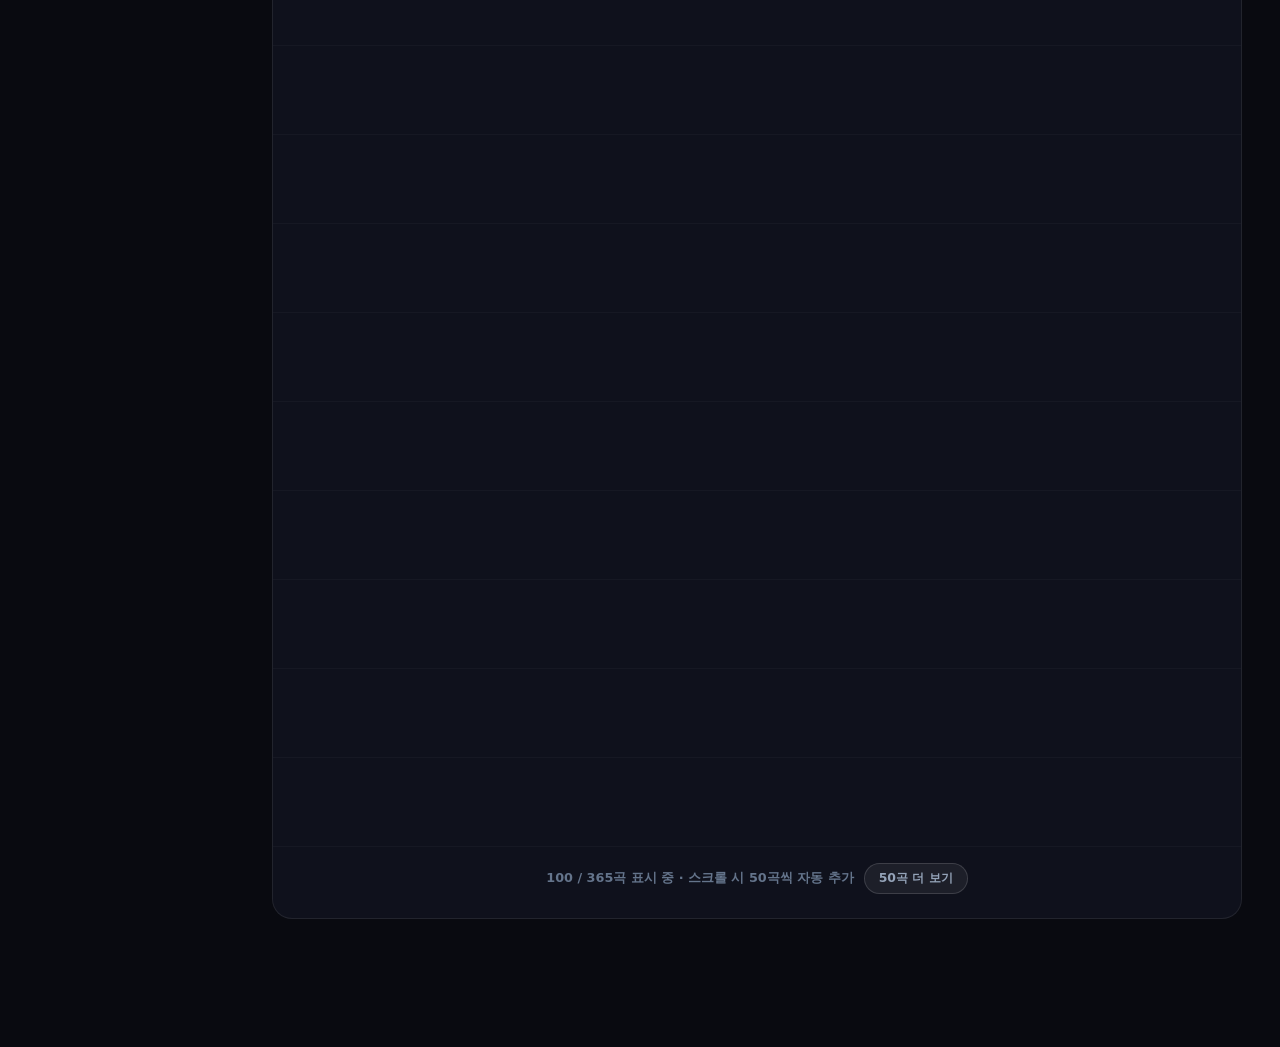
==== commit eb8526a3: "feat: StellPlay v1.13.3 (OTA #2026112701) - native background/widget/fold fixes, unified 4-btn contr" ====
--- a/index.html
+++ b/index.html
@@ -31,7 +31,7 @@
     <link rel="apple-touch-icon" href="assets/icons/icon-192.png">
 
     <!-- Stylesheets -->
-    <link rel="stylesheet" href="assets/css/style.css?v=2026112601">
+    <link rel="stylesheet" href="assets/css/style.css?v=2026112701">
 </head>
 <body>
 
@@ -544,7 +544,7 @@
                                         <div class="settings-label">앱 버전 및 실시간 업데이트 (OTA)</div>
                                         <span class="settings-badge" id="pc-update-status-badge" style="background: rgba(124,92,252,0.2); color:#a78bfa;">최신 상태</span>
                                     </div>
-                                    <div class="settings-desc" id="pc-version-info-text" style="margin-top:4px;">StellPlay Desktop v1.13.2 (패치 #2026112601)</div>
+                                    <div class="settings-desc" id="pc-version-info-text" style="margin-top:4px;">StellPlay Desktop v1.13.3 (패치 #2026112701)</div>
                                     <div class="settings-desc" id="pc-update-sub-desc" style="font-size:0.76rem; color:var(--text-muted); margin-top:2px;">GitHub 보안 검증 채널을 통해 재설치 없이 최신 기능·곡 DB를 실시간 반영하고 이전 버전으로 언제든 복원할 수 있습니다.</div>
                                 </div>
                                 <div class="settings-row-ctrl" style="display:flex; gap:8px; flex-wrap:wrap; align-items:center;">
@@ -1526,9 +1526,9 @@
     <div class="toast-container" id="toast-container"></div>
 
     <!-- JavaScript Scripts -->
-    <script src="assets/js/songs.js?v=2026112601"></script>
-    <script src="assets/js/storage.js?v=2026112601"></script>
-    <script src="assets/js/player.js?v=2026112601"></script>
-    <script src="assets/js/app.js?v=2026112601"></script>
+    <script src="assets/js/songs.js?v=2026112701"></script>
+    <script src="assets/js/storage.js?v=2026112701"></script>
+    <script src="assets/js/player.js?v=2026112701"></script>
+    <script src="assets/js/app.js?v=2026112701"></script>
 </body>
 </html>
--- a/assets/css/style.css
+++ b/assets/css/style.css
@@ -1393,188 +1393,188 @@
     box-shadow: 0 0 16px rgba(124, 92, 252, 0.55);
 }
 
-/* 3. 1기 에버리스 멤버들 */
+/* 3. 1기 에버리스 멤버들 (눈이 편안한 톤 조정) */
 .member-text-btn.btn-yuni {
-    color: #fbcfe8; /* 아주 연한 분홍 */
-    border-color: rgba(251, 207, 232, 0.4);
-    background: rgba(251, 207, 232, 0.1);
+    color: #dfa8c6;
+    border-color: rgba(223, 168, 198, 0.38);
+    background: rgba(223, 168, 198, 0.1);
 }
 .member-text-btn.btn-yuni.active {
-    background: #fbcfe8;
-    color: #090a10;
-    border-color: #fbcfe8;
-    box-shadow: 0 0 14px rgba(251, 207, 232, 0.55);
+    background: #dfa8c6;
+    color: #0f172a;
+    border-color: #ebc2d8;
+    box-shadow: 0 0 10px rgba(223, 168, 198, 0.38);
 }
 
 .member-text-btn.btn-huya {
-    color: #a855f7; /* 짙은 보라색 */
-    border-color: rgba(126, 34, 206, 0.45);
-    background: rgba(126, 34, 206, 0.12);
+    color: #a682c9;
+    border-color: rgba(139, 91, 181, 0.4);
+    background: rgba(139, 91, 181, 0.12);
 }
 .member-text-btn.btn-huya.active {
-    background: #7e22ce;
+    background: #8b5bb5;
     color: #ffffff;
-    border-color: #7e22ce;
-    box-shadow: 0 0 14px rgba(126, 34, 206, 0.6);
+    border-color: #ac82d1;
+    box-shadow: 0 0 10px rgba(139, 91, 181, 0.38);
 }
 
 .member-text-btn.btn-kanna {
-    color: #60a5fa; /* 남색 */
-    border-color: rgba(30, 64, 175, 0.5);
-    background: rgba(30, 64, 175, 0.16);
+    color: #7c97cf;
+    border-color: rgba(74, 103, 168, 0.42);
+    background: rgba(74, 103, 168, 0.14);
 }
 .member-text-btn.btn-kanna.active {
-    background: #1e40af;
+    background: #4a67a8;
     color: #ffffff;
-    border-color: #1e40af;
-    box-shadow: 0 0 14px rgba(30, 64, 175, 0.65);
+    border-color: #728ec9;
+    box-shadow: 0 0 10px rgba(74, 103, 168, 0.38);
 }
 
 /* 4. 2기 유니버스 멤버들 */
 .member-text-btn.btn-hina {
-    color: #fef08a; /* 연한 노란색/상아색 */
-    border-color: rgba(254, 240, 138, 0.35);
-    background: rgba(254, 240, 138, 0.08);
+    color: #d9c87a;
+    border-color: rgba(217, 200, 122, 0.36);
+    background: rgba(217, 200, 122, 0.08);
 }
 .member-text-btn.btn-hina.active {
-    background: #fef08a;
-    color: #090a10;
-    border-color: #fef08a;
-    box-shadow: 0 0 14px rgba(254, 240, 138, 0.5);
+    background: #d9c87a;
+    color: #0f172a;
+    border-color: #e6d99a;
+    box-shadow: 0 0 10px rgba(217, 200, 122, 0.36);
 }
 
 .member-text-btn.btn-mashiro {
-    color: #cbd5e1; /* 회색 */
+    color: #cbd5e1;
     border-color: rgba(148, 163, 184, 0.35);
     background: rgba(148, 163, 184, 0.08);
 }
 .member-text-btn.btn-mashiro.active {
     background: #94a3b8;
-    color: #090a10;
-    border-color: #94a3b8;
-    box-shadow: 0 0 14px rgba(148, 163, 184, 0.45);
+    color: #0f172a;
+    border-color: #cbd5e1;
+    box-shadow: 0 0 10px rgba(148, 163, 184, 0.38);
 }
 
 .member-text-btn.btn-lize {
-    color: #f87171; /* 빨간색 */
-    border-color: rgba(239, 68, 68, 0.4);
-    background: rgba(239, 68, 68, 0.1);
+    color: #db8282;
+    border-color: rgba(207, 102, 102, 0.38);
+    background: rgba(207, 102, 102, 0.1);
 }
 .member-text-btn.btn-lize.active {
-    background: #ef4444;
+    background: #cf6666;
     color: #ffffff;
-    border-color: #ef4444;
-    box-shadow: 0 0 14px rgba(239, 68, 68, 0.55);
+    border-color: #e08888;
+    box-shadow: 0 0 10px rgba(207, 102, 102, 0.38);
 }
 
 .member-text-btn.btn-tabi {
-    color: #38bdf8; /* 하늘색 */
-    border-color: rgba(56, 189, 248, 0.35);
-    background: rgba(56, 189, 248, 0.08);
+    color: #7ab8db;
+    border-color: rgba(104, 168, 204, 0.38);
+    background: rgba(104, 168, 204, 0.08);
 }
 .member-text-btn.btn-tabi.active {
-    background: #38bdf8;
-    color: #090a10;
-    border-color: #38bdf8;
-    box-shadow: 0 0 14px rgba(56, 189, 248, 0.55);
+    background: #68a8cc;
+    color: #0f172a;
+    border-color: #8cc0de;
+    box-shadow: 0 0 10px rgba(104, 168, 204, 0.38);
 }
 
 /* 5. 3기 클리셰 멤버들 */
 .member-text-btn.btn-shibuki {
-    color: #c084fc; /* 연보라색 */
-    border-color: rgba(192, 132, 252, 0.35);
-    background: rgba(192, 132, 252, 0.08);
+    color: #ba9be0;
+    border-color: rgba(170, 132, 214, 0.38);
+    background: rgba(170, 132, 214, 0.08);
 }
 .member-text-btn.btn-shibuki.active {
-    background: #c084fc;
-    color: #090a10;
-    border-color: #c084fc;
-    box-shadow: 0 0 14px rgba(192, 132, 252, 0.5);
+    background: #aa84d6;
+    color: #0f172a;
+    border-color: #c3a5e6;
+    box-shadow: 0 0 10px rgba(170, 132, 214, 0.38);
 }
 
 .member-text-btn.btn-rin {
-    color: #60a5fa; /* 파란색 */
-    border-color: rgba(59, 130, 246, 0.4);
-    background: rgba(59, 130, 246, 0.1);
+    color: #7da3de;
+    border-color: rgba(92, 133, 201, 0.38);
+    background: rgba(92, 133, 201, 0.1);
 }
 .member-text-btn.btn-rin.active {
-    background: #3b82f6;
+    background: #5c85c9;
     color: #ffffff;
-    border-color: #3b82f6;
-    box-shadow: 0 0 14px rgba(59, 130, 246, 0.55);
+    border-color: #82a3d9;
+    box-shadow: 0 0 10px rgba(92, 133, 201, 0.38);
 }
 
 .member-text-btn.btn-nana {
-    color: #ec4899; /* 기본 분홍 */
-    border-color: rgba(236, 72, 153, 0.4);
-    background: rgba(236, 72, 153, 0.12);
+    color: #db8ab2;
+    border-color: rgba(207, 109, 156, 0.38);
+    background: rgba(207, 109, 156, 0.11);
 }
 .member-text-btn.btn-nana.active {
-    background: #ec4899;
+    background: #cf6d9c;
     color: #ffffff;
-    border-color: #f472b6;
-    box-shadow: 0 0 16px rgba(236, 72, 153, 0.6);
+    border-color: #de8eb4;
+    box-shadow: 0 0 10px rgba(207, 109, 156, 0.38);
 }
 
 .member-text-btn.btn-riko {
-    color: #a3e635; /* 연두색 */
-    border-color: rgba(132, 204, 22, 0.4);
-    background: rgba(132, 204, 22, 0.1);
+    color: #a1c977;
+    border-color: rgba(137, 181, 92, 0.38);
+    background: rgba(137, 181, 92, 0.1);
 }
 .member-text-btn.btn-riko.active {
-    background: #84cc16;
-    color: #090a10;
-    border-color: #84cc16;
-    box-shadow: 0 0 14px rgba(132, 204, 22, 0.55);
+    background: #89b55c;
+    color: #0f172a;
+    border-color: #a4c97d;
+    box-shadow: 0 0 10px rgba(137, 181, 92, 0.38);
 }
 
 /* 6. 4기 어비스 멤버들 */
 .member-text-btn.btn-toa {
-    color: #ff1493; /* 진한 핫핑크 */
-    border-color: rgba(255, 20, 147, 0.45);
-    background: rgba(255, 20, 147, 0.12);
+    color: #d97ca9;
+    border-color: rgba(204, 92, 148, 0.4);
+    background: rgba(204, 92, 148, 0.11);
 }
 .member-text-btn.btn-toa.active {
-    background: #ff1493;
+    background: #cc5c94;
     color: #ffffff;
-    border-color: #ff69b4;
-    box-shadow: 0 0 16px rgba(255, 20, 147, 0.65);
+    border-color: #de81b0;
+    box-shadow: 0 0 10px rgba(204, 92, 148, 0.4);
 }
 
 .member-text-btn.btn-rang {
-    color: #d97706; /* 갈색/앰버 */
-    border-color: rgba(146, 64, 14, 0.45);
-    background: rgba(146, 64, 14, 0.15);
+    color: #c28f66;
+    border-color: rgba(166, 116, 76, 0.4);
+    background: rgba(166, 116, 76, 0.14);
 }
 .member-text-btn.btn-rang.active {
-    background: #92400e;
+    background: #a6744c;
     color: #ffffff;
-    border-color: #b45309;
-    box-shadow: 0 0 14px rgba(146, 64, 14, 0.6);
+    border-color: #bf906a;
+    box-shadow: 0 0 10px rgba(166, 116, 76, 0.38);
 }
 
 .member-text-btn.btn-hiyori {
-    color: #f472b6; /* 파스텔 핑크 */
-    border-color: rgba(244, 114, 182, 0.35);
-    background: rgba(244, 114, 182, 0.1);
+    color: #d98bb2;
+    border-color: rgba(217, 139, 178, 0.38);
+    background: rgba(217, 139, 178, 0.1);
 }
 .member-text-btn.btn-hiyori.active {
-    background: #f472b6;
-    color: #090a10;
-    border-color: #f472b6;
-    box-shadow: 0 0 14px rgba(244, 114, 182, 0.55);
+    background: #d98bb2;
+    color: #0f172a;
+    border-color: #e6a8c7;
+    box-shadow: 0 0 10px rgba(217, 139, 178, 0.38);
 }
 
 .member-text-btn.btn-mary {
-    color: #eab308; /* 선명한 노란색 */
-    border-color: rgba(234, 179, 8, 0.4);
-    background: rgba(234, 179, 8, 0.1);
+    color: #ccb056;
+    border-color: rgba(204, 176, 86, 0.38);
+    background: rgba(204, 176, 86, 0.1);
 }
 .member-text-btn.btn-mary.active {
-    background: #eab308;
-    color: #090a10;
-    border-color: #facc15;
-    box-shadow: 0 0 14px rgba(234, 179, 8, 0.6);
+    background: #ccb056;
+    color: #0f172a;
+    border-color: #dcc57a;
+    box-shadow: 0 0 10px rgba(204, 176, 86, 0.38);
 }
 
 /* 대기열 드래그앤드롭 스타일 */
@@ -2990,8 +2990,11 @@
 }
 
 .pc-yt-player-wrap.ad-interactive #pc-youtube-player-container,
-.pc-yt-player-wrap.ad-interactive #pc-youtube-player-container iframe {
+.pc-yt-player-wrap.ad-interactive #pc-youtube-player-container iframe,
+.pc-yt-player-wrap.ad-interactive .yt-deck-active {
+    opacity: 1 !important;
     pointer-events: auto !important;
+    z-index: 2 !important;
 }
 
 /* 언독 상태에서는 전체화면 버튼 및 광고 쉴드 절대 노출 금지 (ad-interactive 제외) */
@@ -5224,16 +5227,25 @@
 
 .pc-mood-cards-grid {
     display: grid;
-    grid-template-columns: repeat(auto-fill, minmax(290px, 1fr));
+    grid-template-columns: repeat(2, minmax(0, 1fr));
     gap: 16px;
+}
+
+@media (max-width: 780px) {
+    .pc-mood-cards-grid {
+        grid-template-columns: 1fr;
+    }
 }
 
 .pc-mood-card {
     position: relative;
     display: flex;
     align-items: center;
+    justify-content: flex-start !important;
     gap: 16px;
-    padding: 22px 20px;
+    width: 100%;
+    min-height: 92px;
+    padding: 20px 22px;
     border-radius: 18px;
     border: 1px solid rgba(255, 255, 255, 0.14);
     background: var(--mood-grad, linear-gradient(135deg, #7c5cfc, #3b82f6));
@@ -5285,7 +5297,9 @@
     display: flex;
     flex-direction: column;
     gap: 4px;
+    flex: 1;
     min-width: 0;
+    text-align: left;
 }
 
 .pc-mood-card-name {
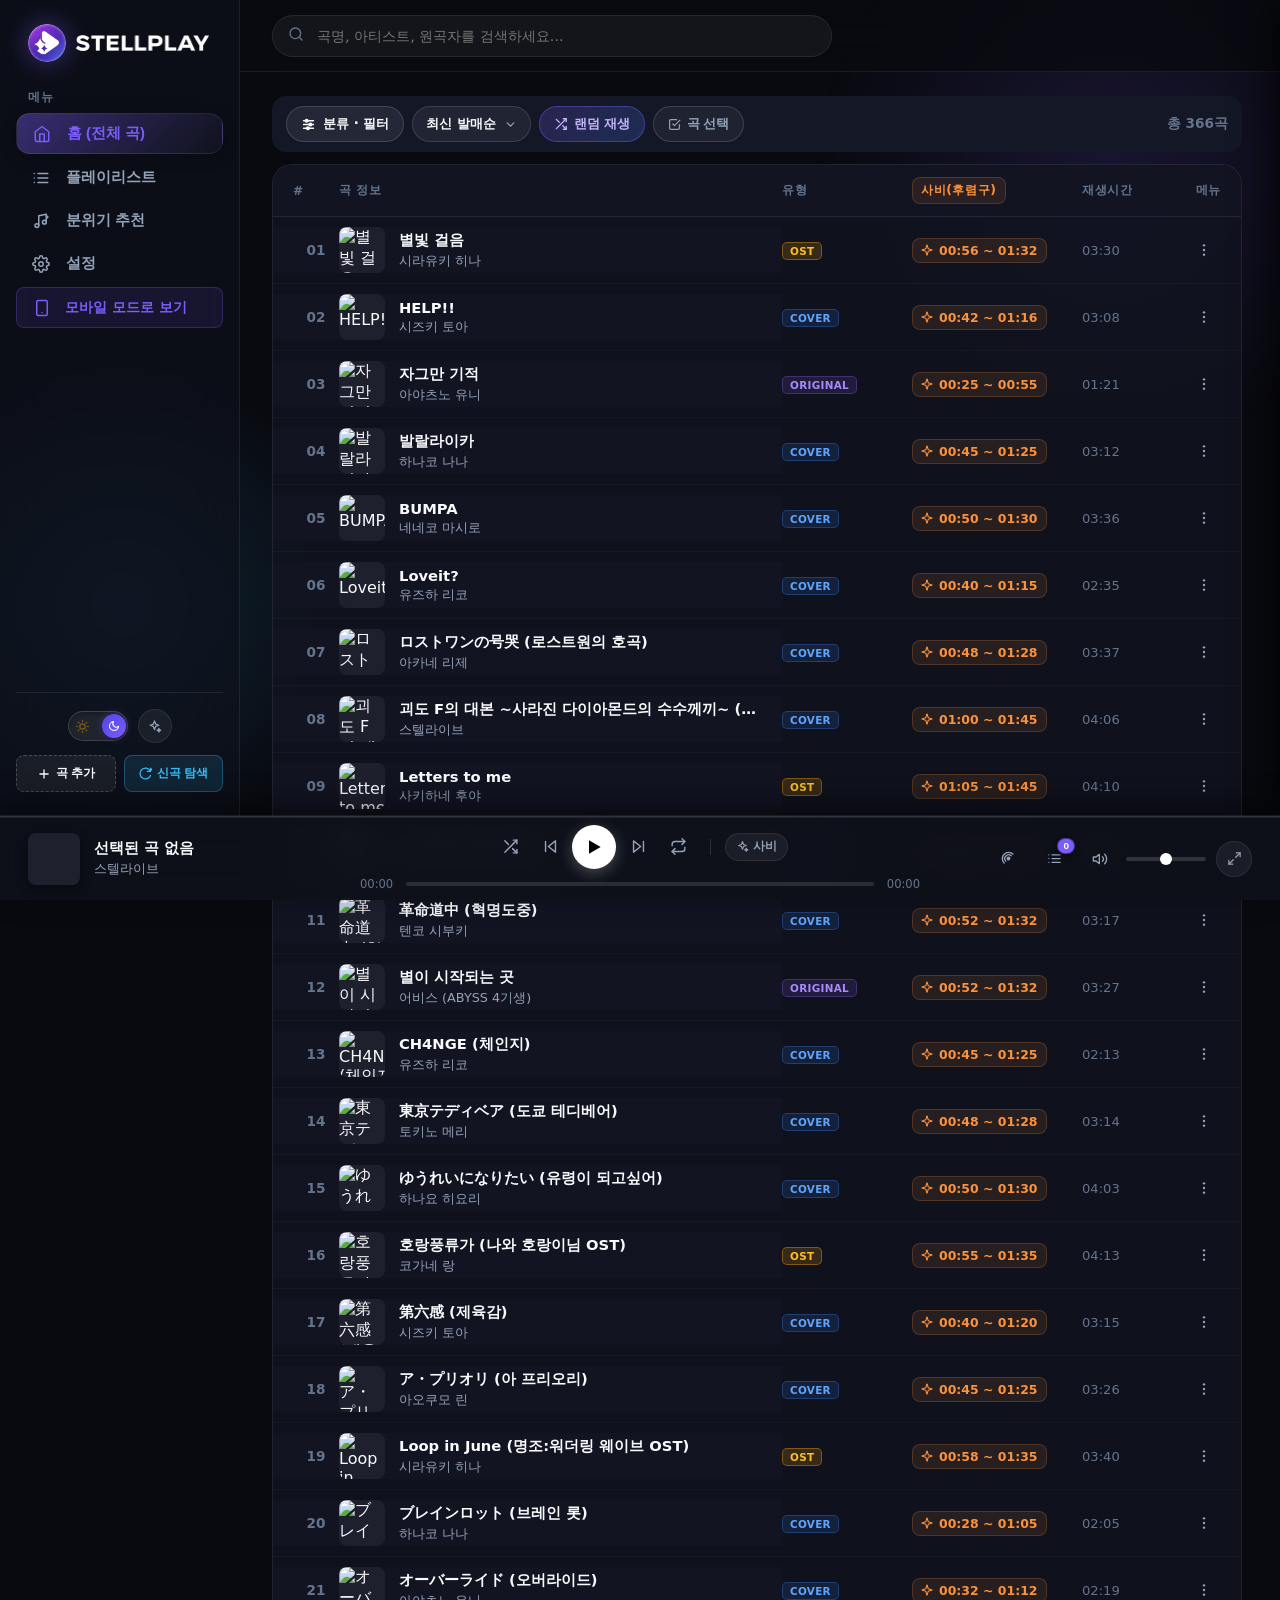
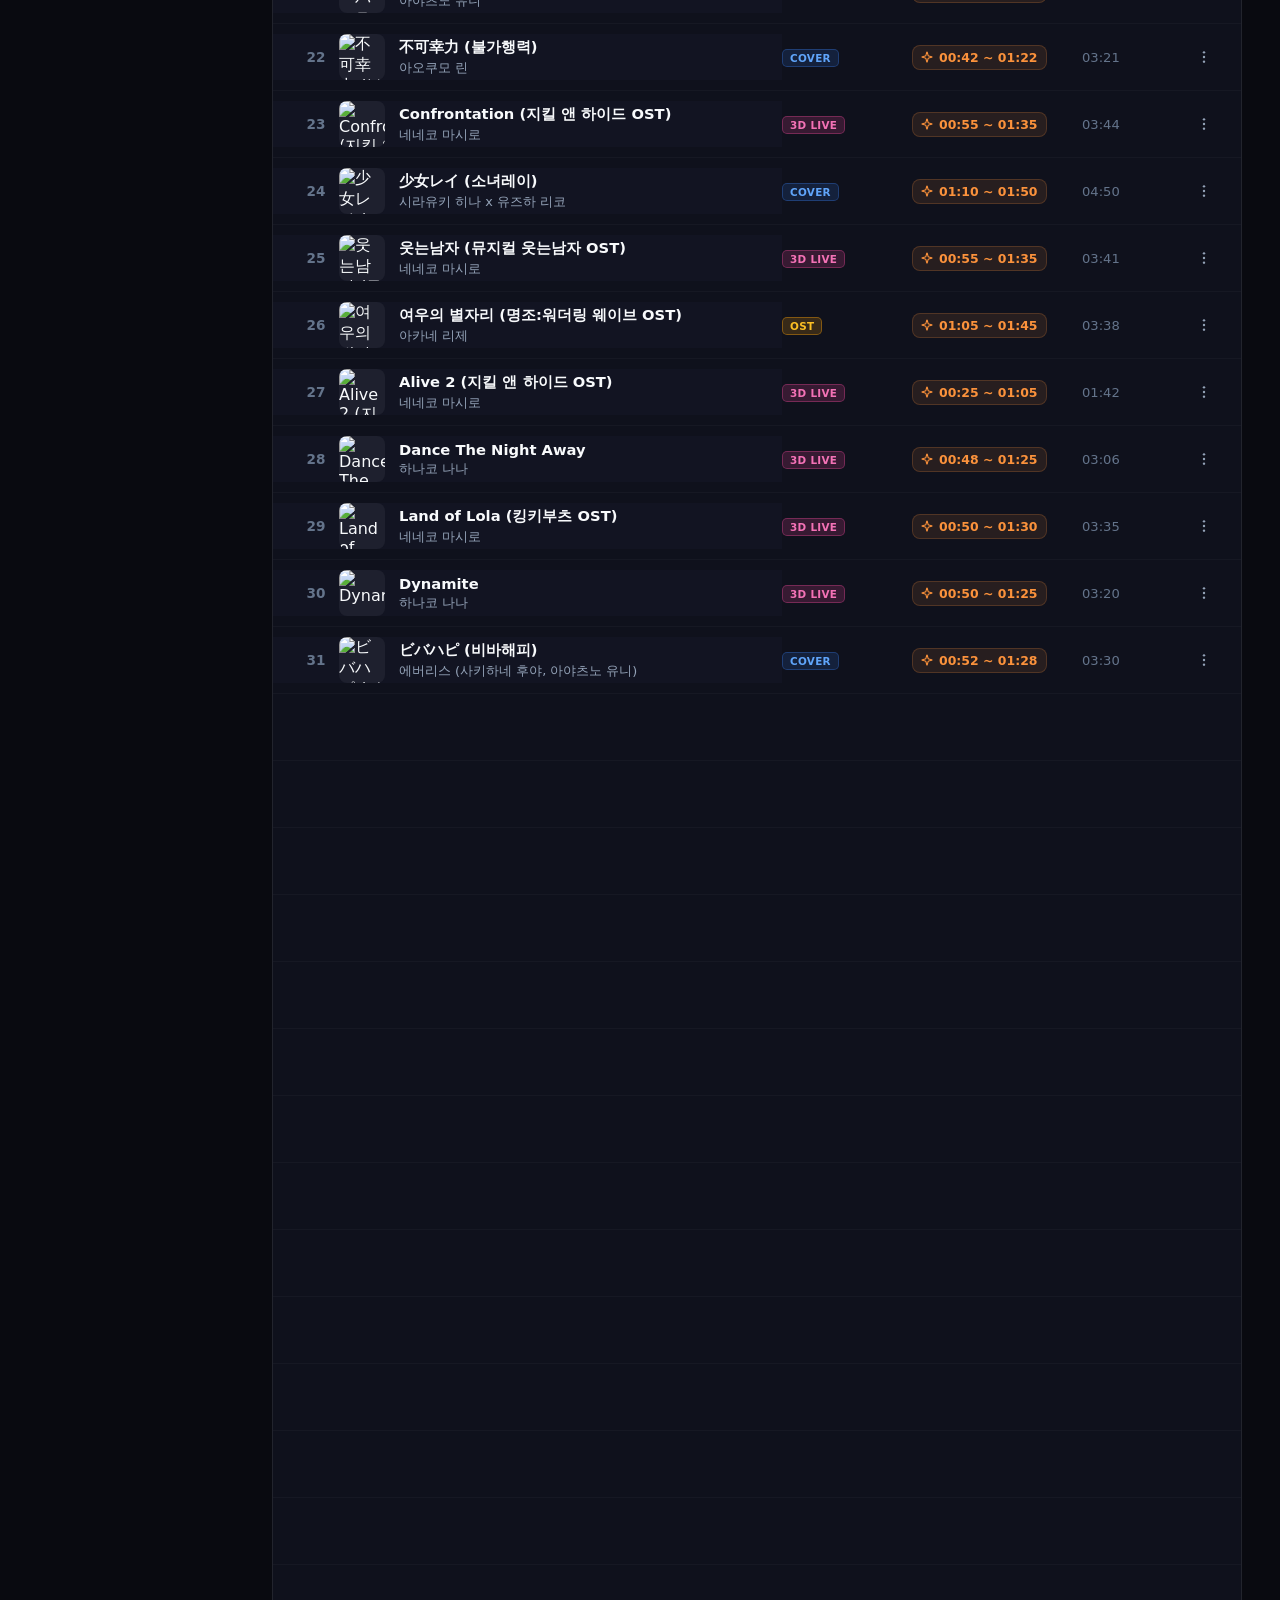
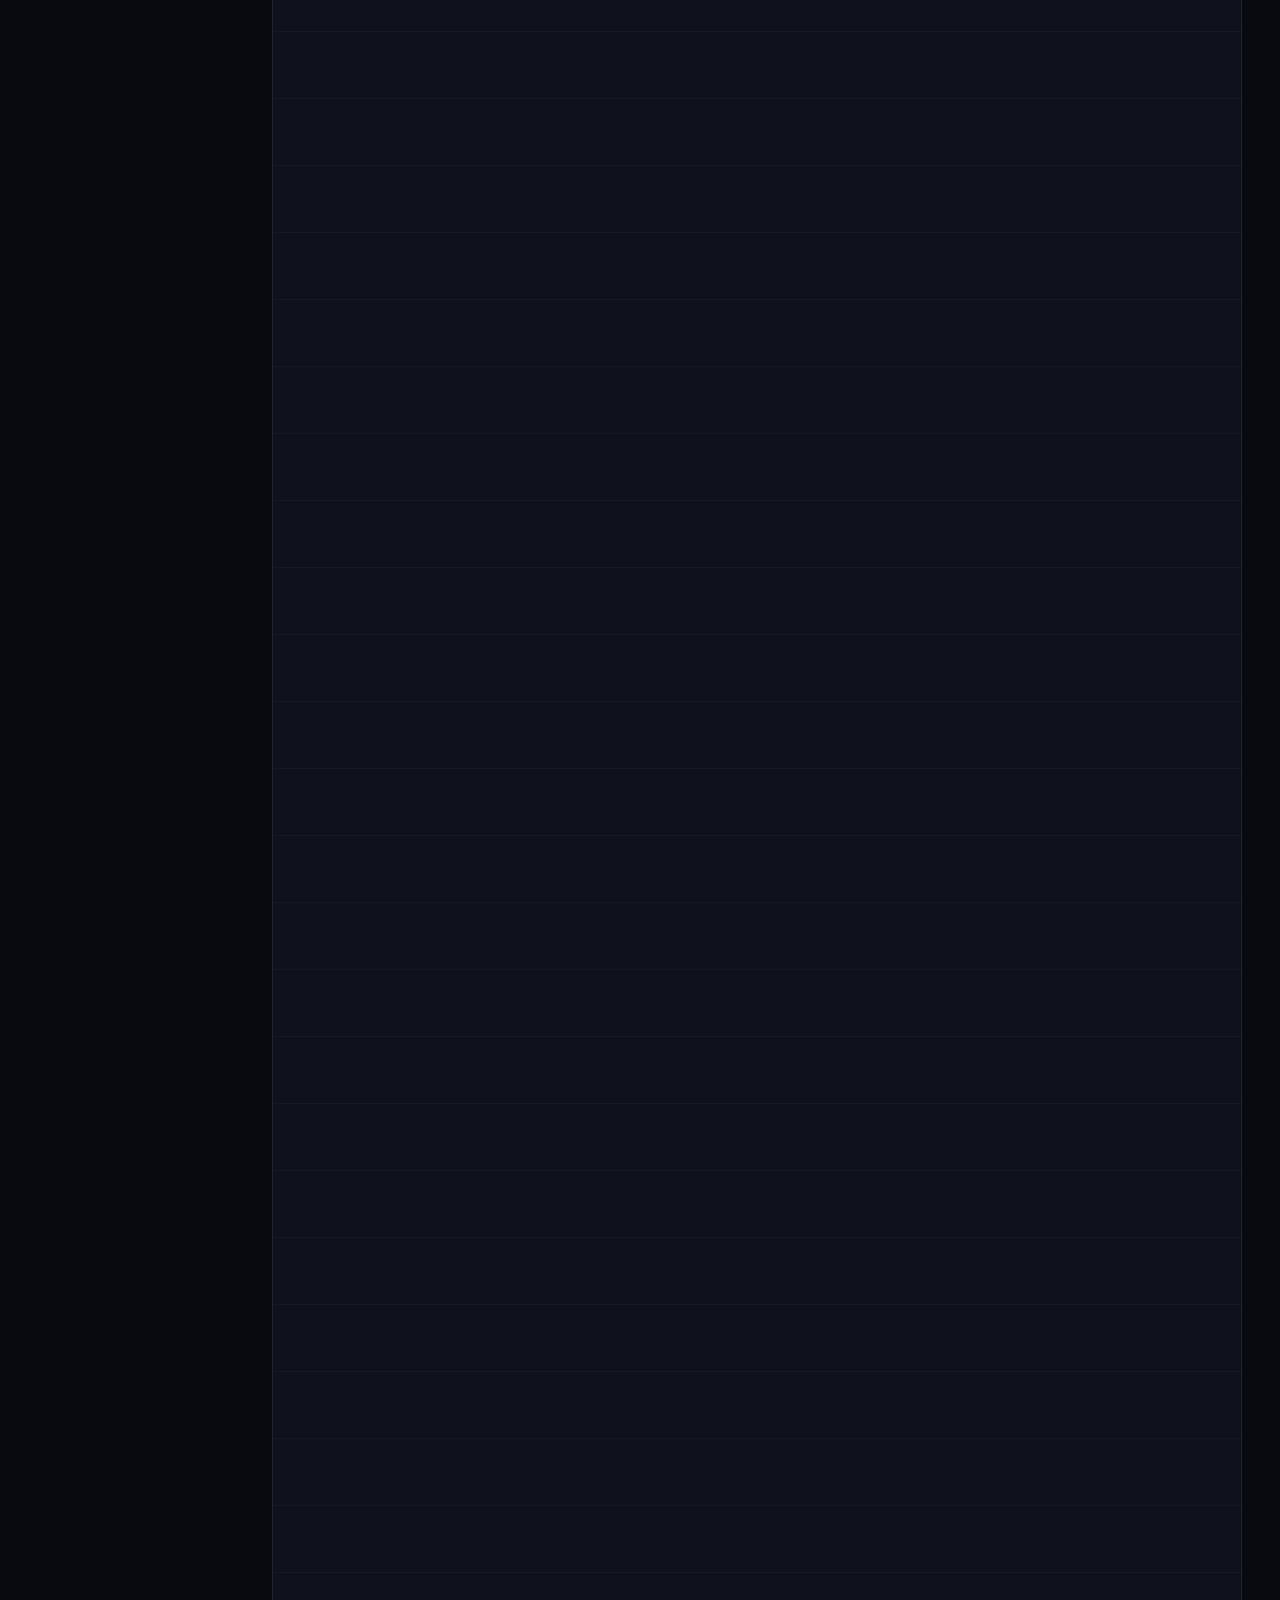
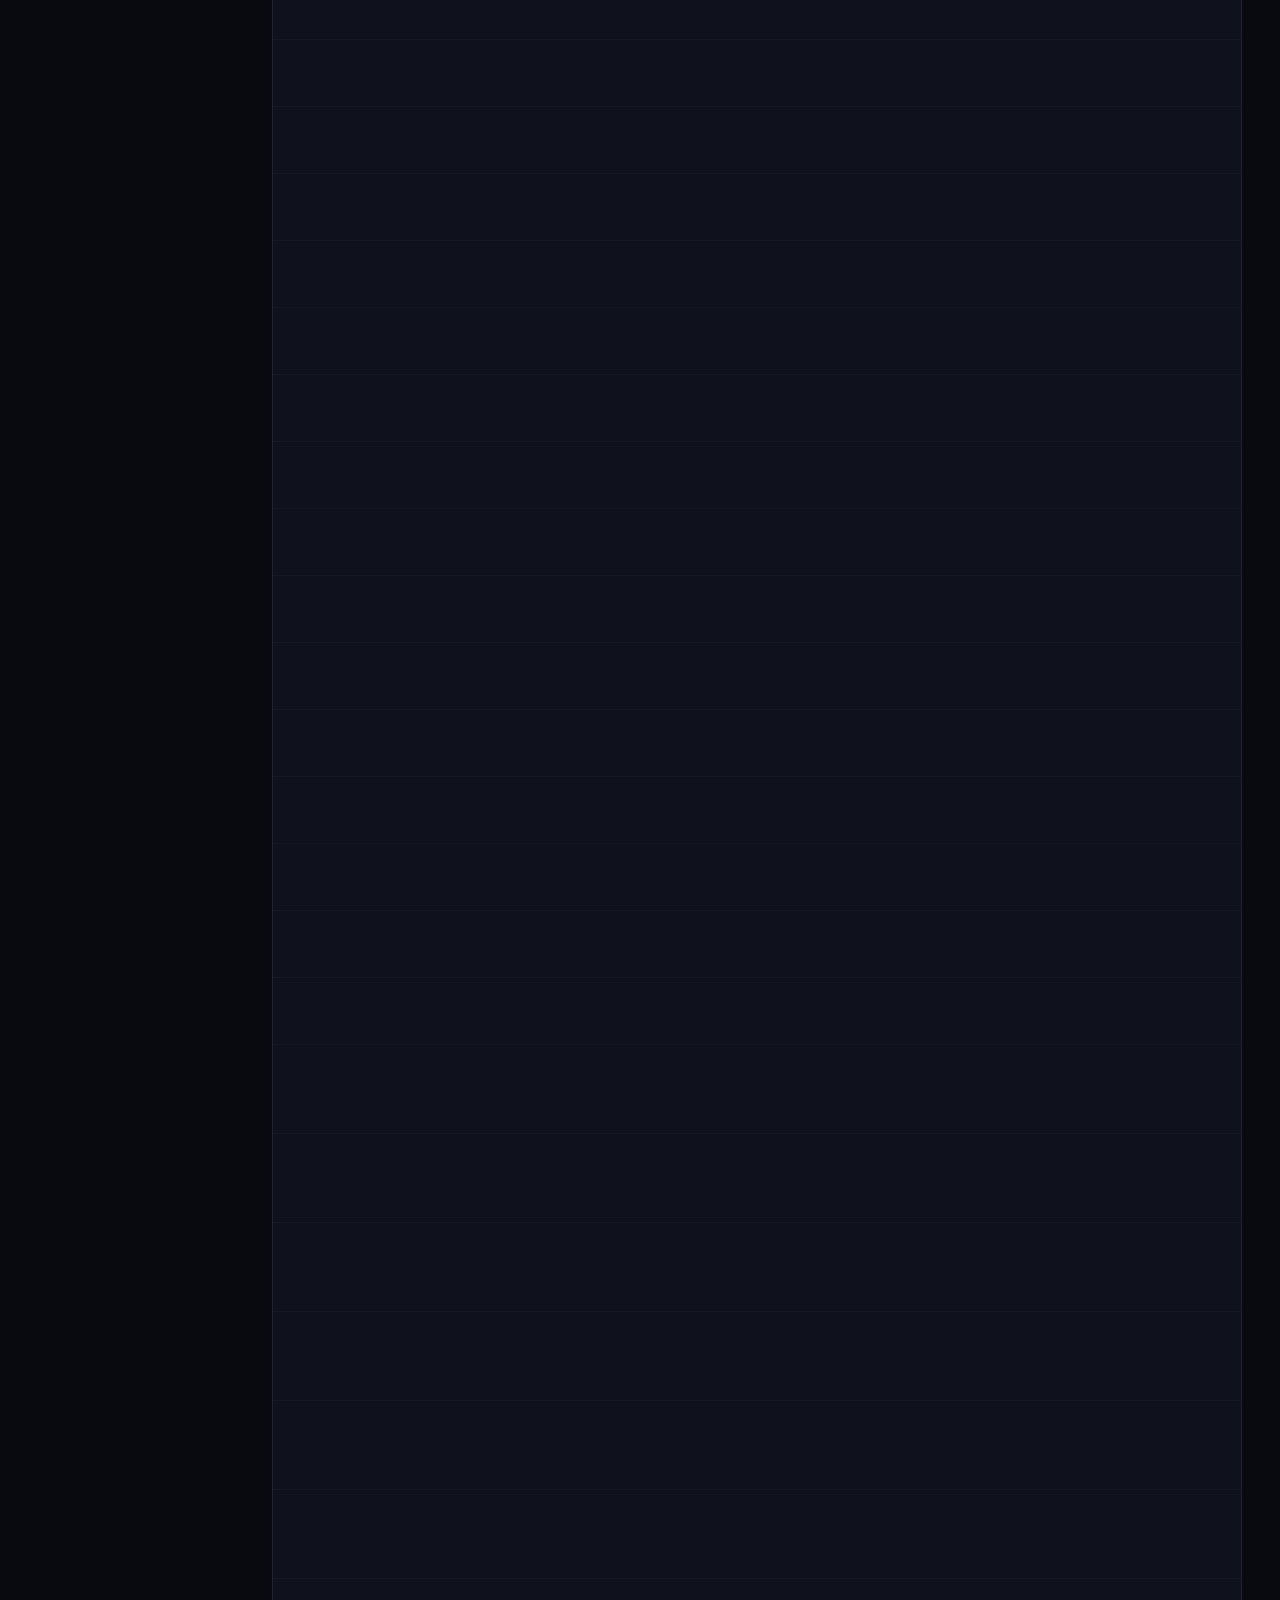
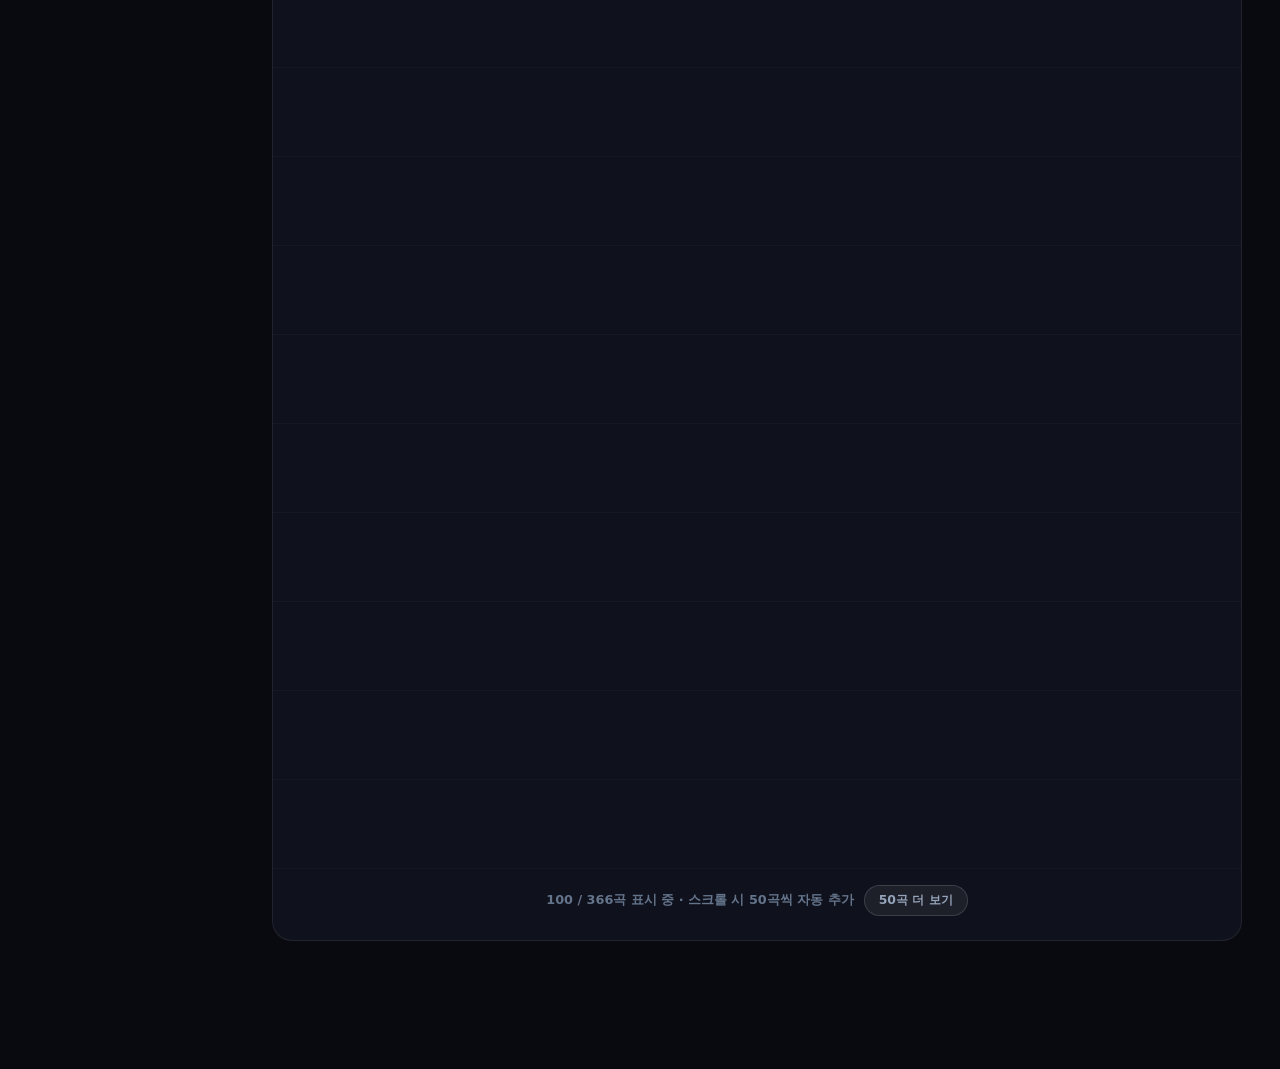
==== commit 7618939f: "feat: StellPlay v1.13.5 (OTA #2026112703) - Hina OST, sheet drag close, light-mode contrast, scroll " ====
--- a/index.html
+++ b/index.html
@@ -31,7 +31,7 @@
     <link rel="apple-touch-icon" href="assets/icons/icon-192.png">
 
     <!-- Stylesheets -->
-    <link rel="stylesheet" href="assets/css/style.css?v=2026112701">
+    <link rel="stylesheet" href="assets/css/style.css?v=2026112703">
 </head>
 <body>
 
@@ -73,7 +73,10 @@
                         <button id="nav-mood">
                             <span class="nav-icon">
                                 <svg width="18" height="18" viewBox="0 0 24 24" fill="none" stroke="currentColor" stroke-width="2" stroke-linecap="round" stroke-linejoin="round">
-                                    <path d="M12 2l2.4 7.4H22l-6.2 4.5 2.4 7.4L12 16.8l-6.2 4.5 2.4-7.4L2 9.4h7.6z"/>
+                                    <path d="M9 18V5l10-2v10"/>
+                                    <circle cx="6.5" cy="18" r="2.5"/>
+                                    <circle cx="16.5" cy="13.5" r="2.5"/>
+                                    <path d="M20.5 4l.8 1.9 1.9.8-1.9.8-.8 1.9-.8-1.9-1.9-.8 1.9-.8z" fill="currentColor" stroke="none"/>
                                 </svg>
                             </span>
                             <span>분위기 추천</span>
@@ -489,8 +492,8 @@
                                 </div>
                             </div>
 
-                            <!-- 웹 유튜브 임베드 호스트 선택 (기본 무쿠키 저광고 vs YouTube Premium 로그인 연동) -->
-                            <div class="settings-row">
+                            <!-- 웹 유튜브 임베드 호스트 선택 (기본 무쿠키 저광고 vs YouTube Premium 로그인 연동 - 웹 전용) -->
+                            <div class="settings-row" id="pc-yt-host-settings-row">
                                 <div class="settings-row-info">
                                     <div class="settings-label">YouTube Premium 계정 연동 (웹 전용)</div>
                                     <div class="settings-desc">끄면 저광고 임베드(nocookie)를 우선 사용합니다. 브라우저에서 YouTube Premium 로그인 중일 때만 켜주세요.</div>
@@ -544,8 +547,7 @@
                                         <div class="settings-label">앱 버전 및 실시간 업데이트 (OTA)</div>
                                         <span class="settings-badge" id="pc-update-status-badge" style="background: rgba(124,92,252,0.2); color:#a78bfa;">최신 상태</span>
                                     </div>
-                                    <div class="settings-desc" id="pc-version-info-text" style="margin-top:4px;">StellPlay Desktop v1.13.3 (패치 #2026112701)</div>
-                                    <div class="settings-desc" id="pc-update-sub-desc" style="font-size:0.76rem; color:var(--text-muted); margin-top:2px;">GitHub 보안 검증 채널을 통해 재설치 없이 최신 기능·곡 DB를 실시간 반영하고 이전 버전으로 언제든 복원할 수 있습니다.</div>
+                                    <div class="settings-desc" id="pc-version-info-text" style="margin-top:4px;">StellPlay Desktop v1.13.5 (패치 #2026112703)</div>
                                 </div>
                                 <div class="settings-row-ctrl" style="display:flex; gap:8px; flex-wrap:wrap; align-items:center;">
                                     <button type="button" class="btn-primary" id="btn-pc-check-update" style="padding:7px 14px; font-size:0.82rem;">업데이트 확인</button>
@@ -1313,7 +1315,7 @@
                     <span style="font-size:0.8rem; color:var(--text-muted);">최신 업데이트 및 보안·기능 개선 히스토리</span>
                     <button type="button" class="btn-secondary" id="btn-copy-pc-patchnotes" style="padding:4px 10px; font-size:0.76rem;">전체 복사</button>
                 </div>
-                <pre id="pc-patchnotes-content" style="white-space:pre-wrap; word-break:break-word; font-family:inherit; font-size:0.84rem; line-height:1.65; color:var(--text-primary); background:var(--bg-surface); border:1px solid var(--border-subtle); border-radius:12px; padding:16px; max-height:56vh; overflow-y:auto; margin:0;">패치노트를 불러오는 중...</pre>
+                <div id="pc-patchnotes-content" class="pc-patchnotes-body" style="word-break:keep-all; font-family:inherit; background:var(--bg-surface); border:1px solid var(--border-subtle); border-radius:12px; padding:14px 16px; max-height:58vh; overflow-y:auto; margin:0;">패치노트를 불러오는 중...</div>
             </div>
         </div>
     </div>
@@ -1526,9 +1528,9 @@
     <div class="toast-container" id="toast-container"></div>
 
     <!-- JavaScript Scripts -->
-    <script src="assets/js/songs.js?v=2026112701"></script>
-    <script src="assets/js/storage.js?v=2026112701"></script>
-    <script src="assets/js/player.js?v=2026112701"></script>
-    <script src="assets/js/app.js?v=2026112701"></script>
+    <script src="assets/js/songs.js?v=2026112703"></script>
+    <script src="assets/js/storage.js?v=2026112703"></script>
+    <script src="assets/js/player.js?v=2026112703"></script>
+    <script src="assets/js/app.js?v=2026112703"></script>
 </body>
 </html>
--- a/assets/css/style.css
+++ b/assets/css/style.css
@@ -6408,5 +6408,85 @@
     transform: translateY(-1px);
 }
 
-
-
+/* v1.13.5: PC 패치노트 구조화 카드/태그 스타일 */
+.pc-patchnotes-body {
+    display: flex;
+    flex-direction: column;
+    gap: 10px;
+}
+.pc-patchnotes-body .pn-version-card {
+    background: rgba(255, 255, 255, 0.035);
+    border: 1px solid var(--border-subtle);
+    border-radius: 10px;
+    padding: 12px 14px;
+}
+.pc-patchnotes-body .pn-version-card.is-latest {
+    border-color: rgba(124, 92, 252, 0.45);
+    background: rgba(124, 92, 252, 0.08);
+}
+.pc-patchnotes-body .pn-version-head {
+    display: flex;
+    align-items: center;
+    justify-content: space-between;
+    gap: 8px;
+    margin-bottom: 8px;
+    padding-bottom: 6px;
+    border-bottom: 1px solid var(--border-subtle);
+}
+.pc-patchnotes-body .pn-version-badge {
+    font-size: 0.85rem;
+    font-weight: 800;
+    color: #a5b4fc;
+}
+.pc-patchnotes-body .pn-version-date {
+    font-size: 0.74rem;
+    font-weight: 600;
+    color: var(--text-muted);
+}
+.pc-patchnotes-body .pn-list {
+    list-style: none;
+    margin: 0;
+    padding: 0;
+    display: flex;
+    flex-direction: column;
+    gap: 6px;
+}
+.pc-patchnotes-body .pn-item {
+    display: flex;
+    align-items: flex-start;
+    gap: 8px;
+    font-size: 0.8rem;
+    line-height: 1.45;
+    color: var(--text-secondary);
+}
+.pc-patchnotes-body .pn-tag {
+    flex-shrink: 0;
+    margin-top: 1px;
+    font-size: 0.68rem;
+    font-weight: 800;
+    padding: 2px 7px;
+    border-radius: 5px;
+}
+.pc-patchnotes-body .pn-tag-song { background: rgba(236, 72, 153, 0.18); color: #f472b6; }
+.pc-patchnotes-body .pn-tag-new { background: rgba(124, 92, 252, 0.22); color: #c4b5fd; }
+.pc-patchnotes-body .pn-tag-improve { background: rgba(56, 189, 248, 0.18); color: #38bdf8; }
+.pc-patchnotes-body .pn-tag-fix { background: rgba(16, 185, 129, 0.18); color: #34d399; }
+.pc-patchnotes-body .pn-text strong { color: var(--text-primary); font-weight: 700; }
+
+[data-theme="light"] .pc-patchnotes-body .pn-version-card {
+    background: #ffffff;
+    border-color: rgba(15, 23, 42, 0.1);
+}
+[data-theme="light"] .pc-patchnotes-body .pn-version-card.is-latest {
+    background: rgba(79, 70, 229, 0.05);
+    border-color: rgba(79, 70, 229, 0.34);
+}
+[data-theme="light"] .pc-patchnotes-body .pn-version-badge { color: #4338ca; }
+[data-theme="light"] .pc-patchnotes-body .pn-item { color: #334155; }
+[data-theme="light"] .pc-patchnotes-body .pn-tag-song { background: rgba(219, 39, 119, 0.12); color: #be185d; }
+[data-theme="light"] .pc-patchnotes-body .pn-tag-new { background: rgba(79, 70, 229, 0.12); color: #4338ca; }
+[data-theme="light"] .pc-patchnotes-body .pn-tag-improve { background: rgba(2, 132, 199, 0.12); color: #0369a1; }
+[data-theme="light"] .pc-patchnotes-body .pn-tag-fix { background: rgba(5, 150, 105, 0.12); color: #047857; }
+
+
+
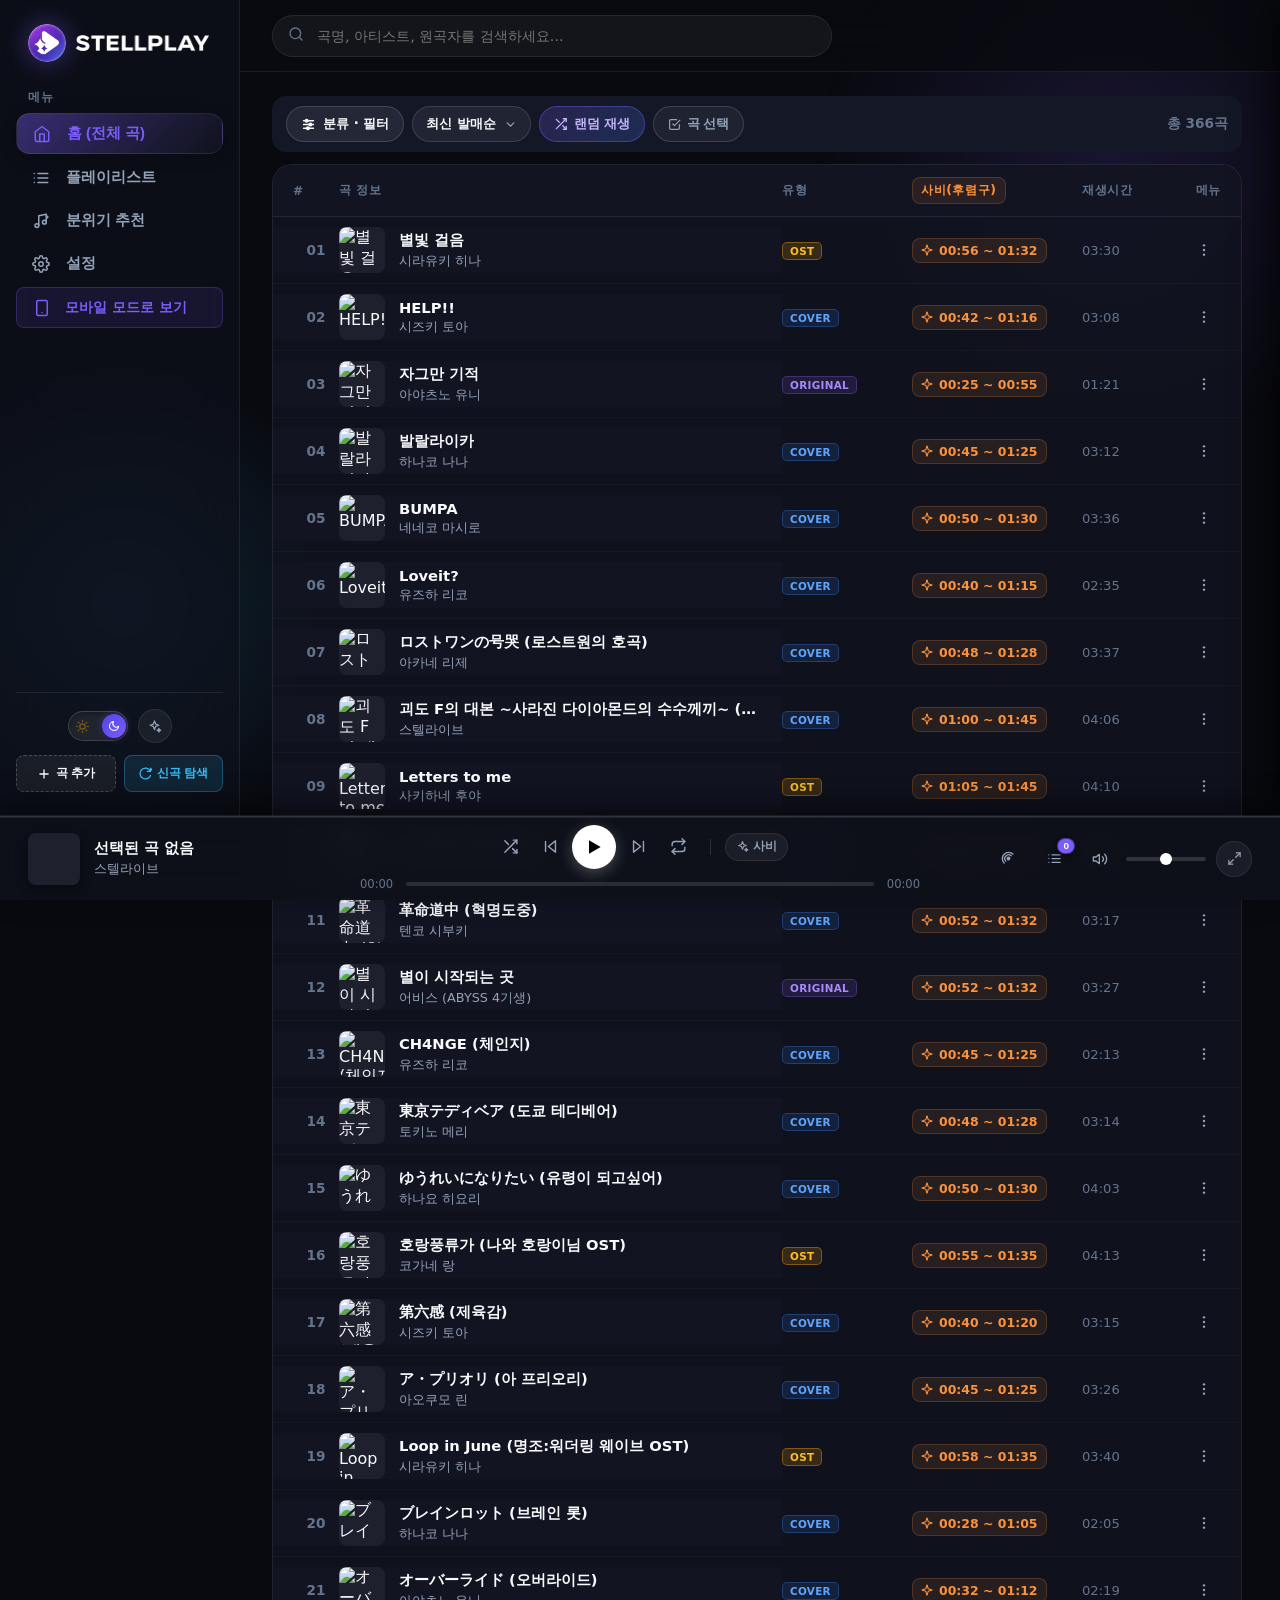
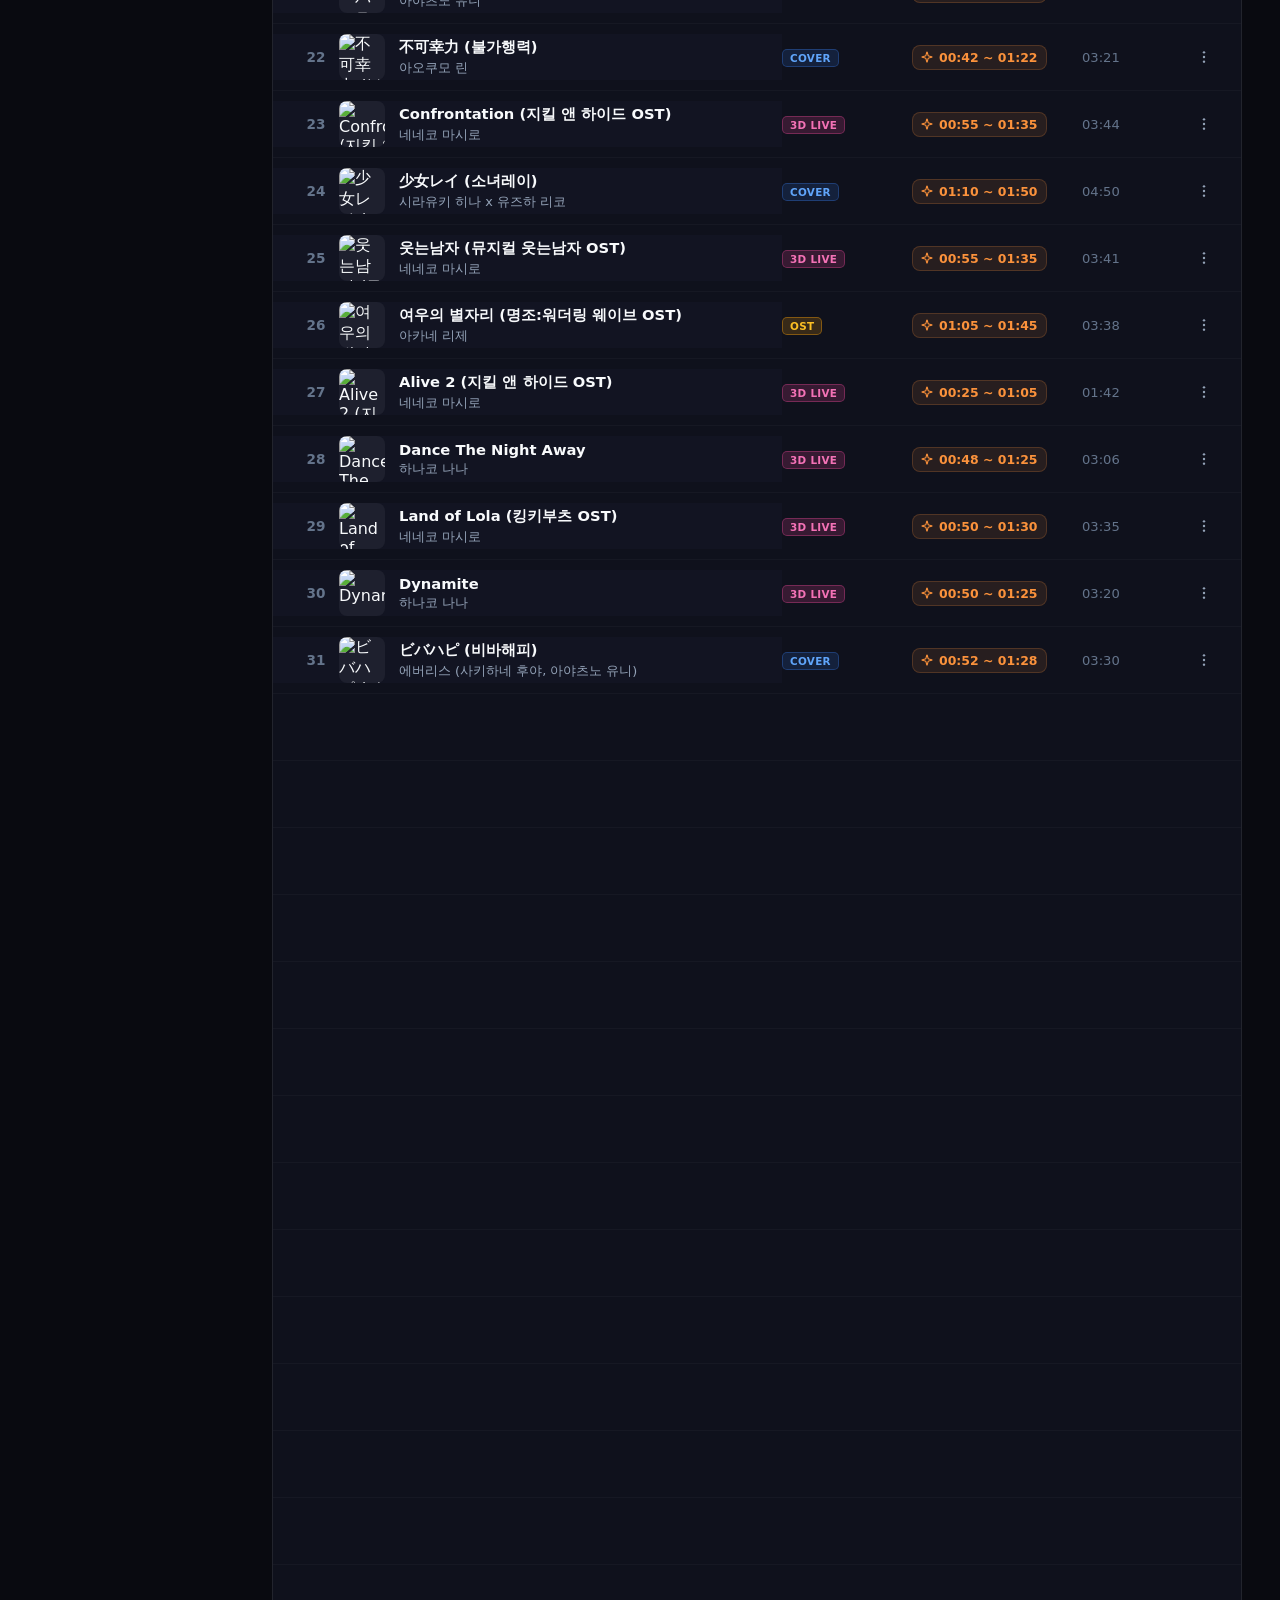
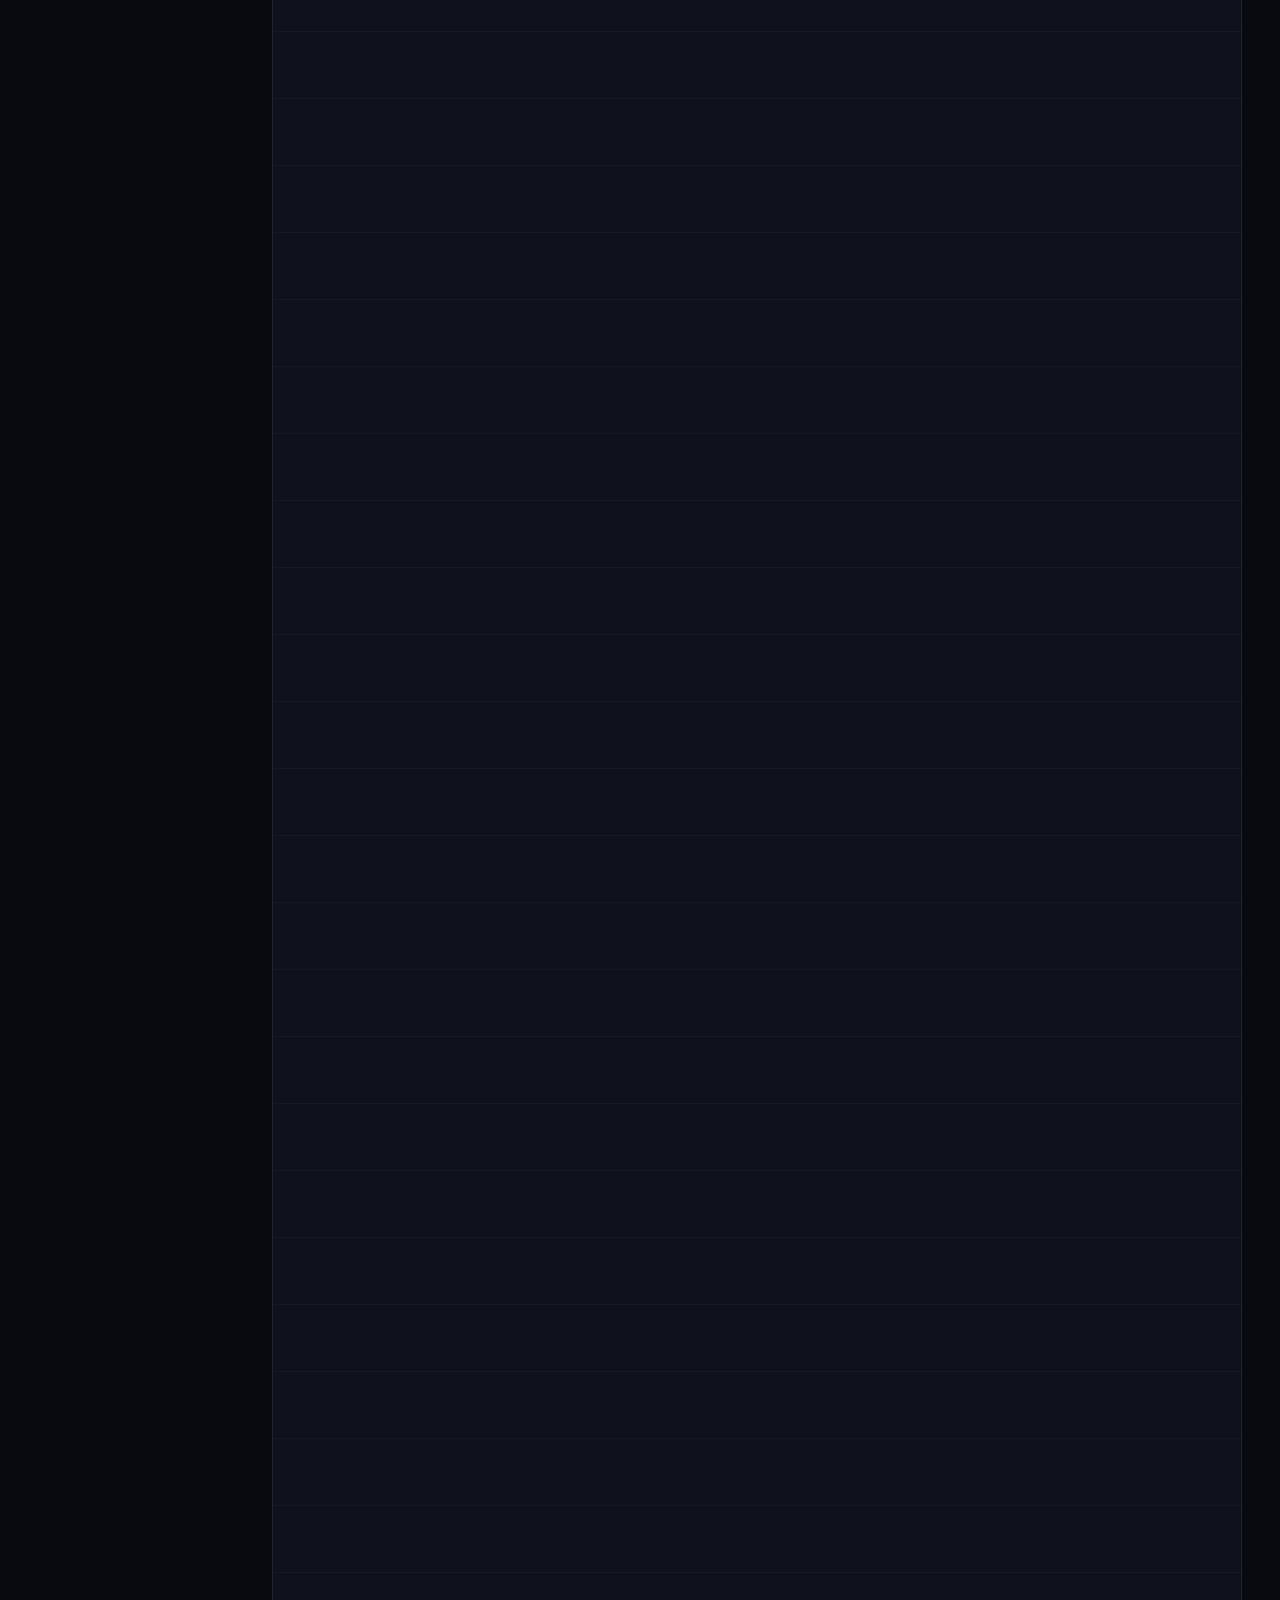
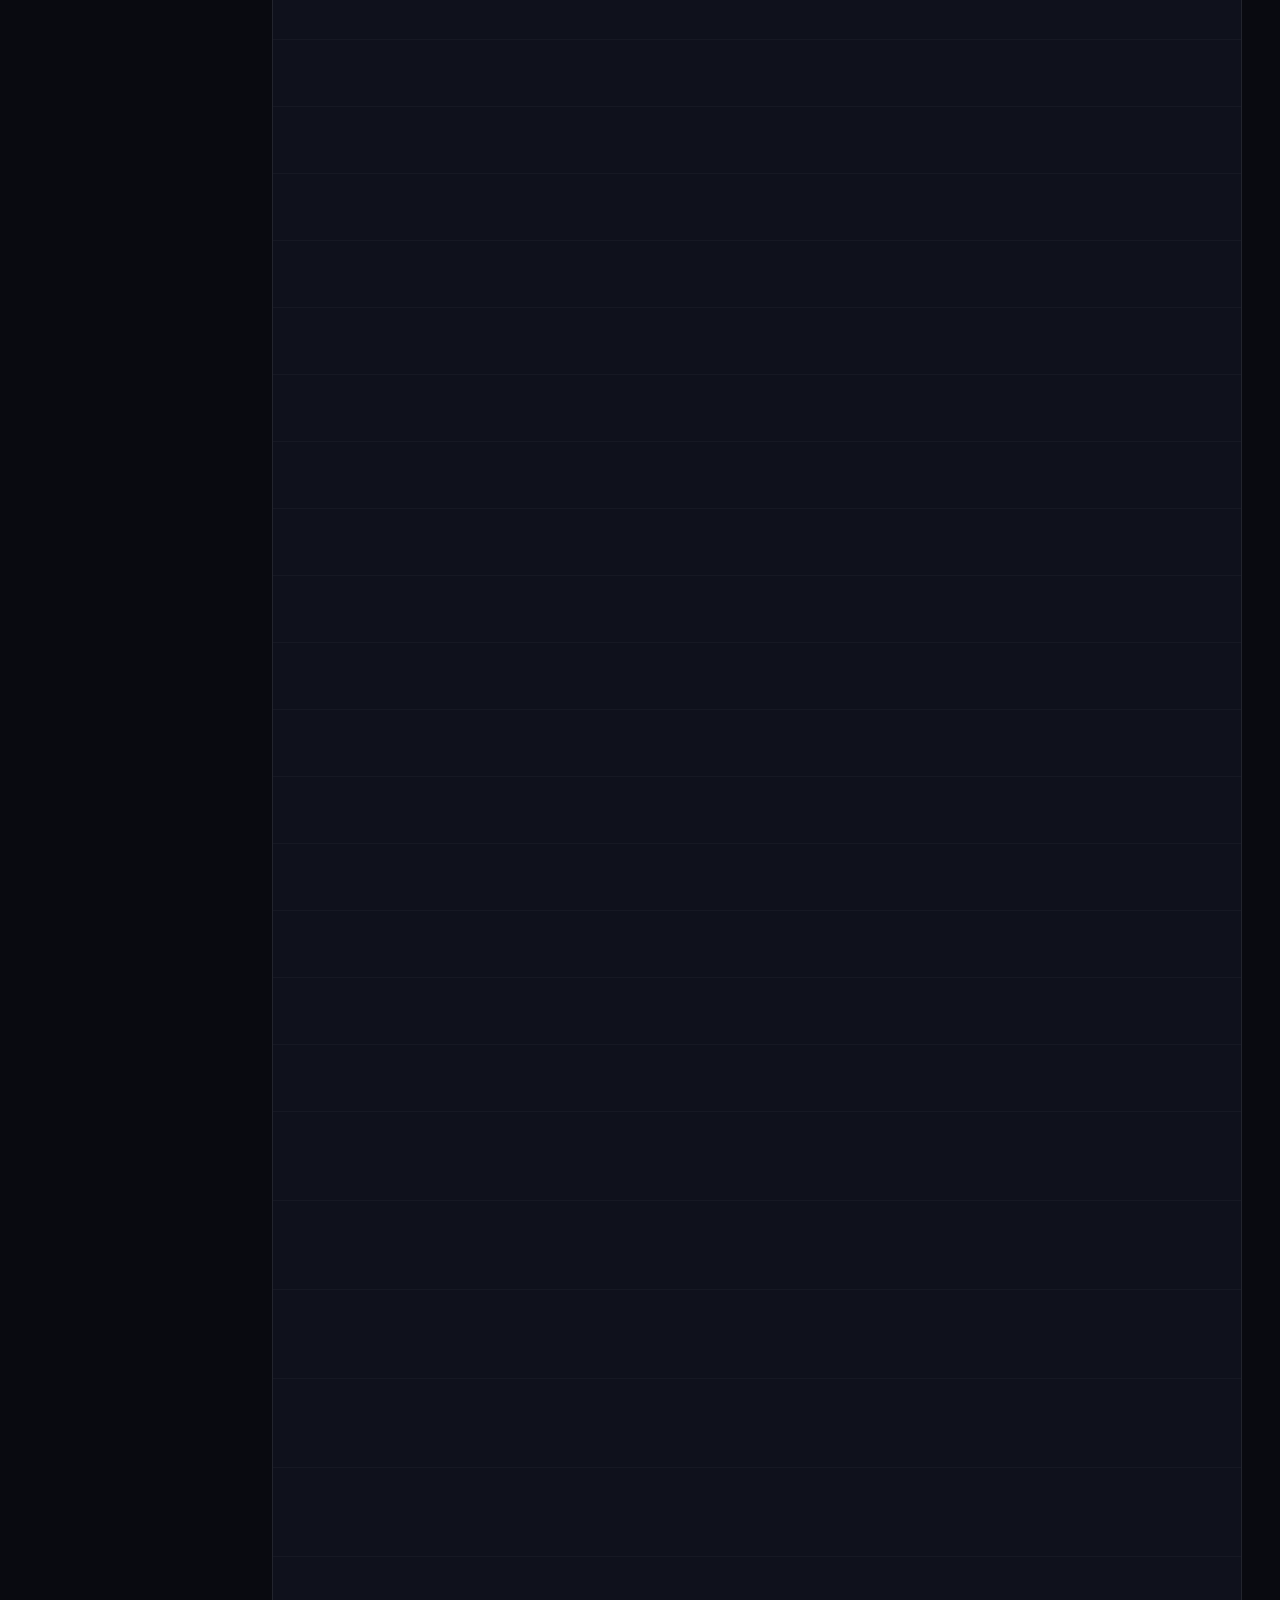
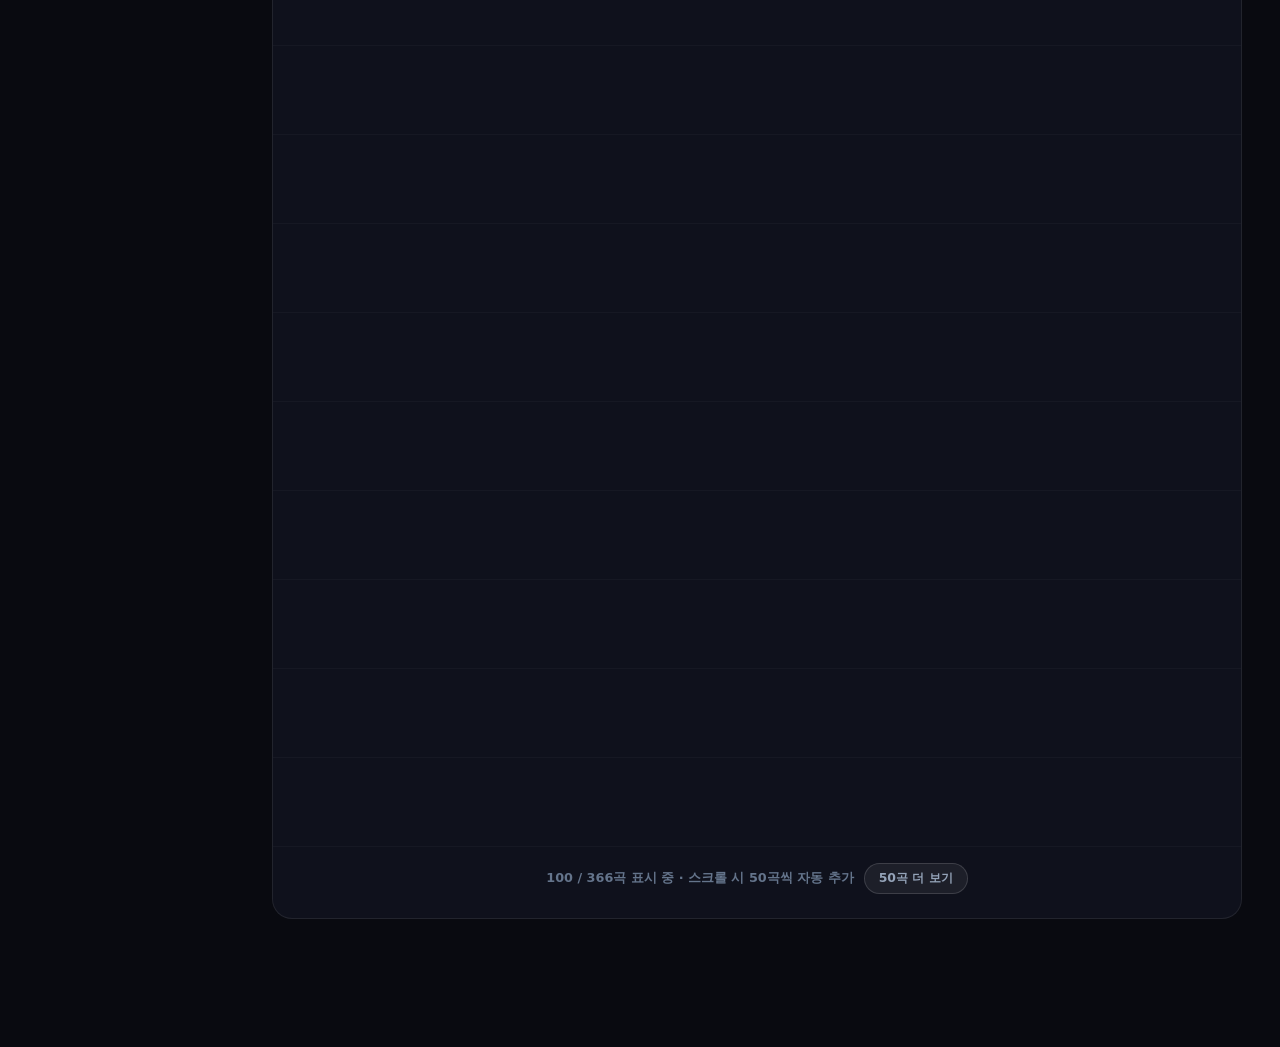
==== commit ad16e302: "feat: StellPlay v1.13.6 (OTA #2026112704) - long-press select, restored grouped patchnotes & bug rep" ====
--- a/index.html
+++ b/index.html
@@ -31,7 +31,7 @@
     <link rel="apple-touch-icon" href="assets/icons/icon-192.png">
 
     <!-- Stylesheets -->
-    <link rel="stylesheet" href="assets/css/style.css?v=2026112703">
+    <link rel="stylesheet" href="assets/css/style.css?v=2026112704">
 </head>
 <body>
 
@@ -547,10 +547,11 @@
                                         <div class="settings-label">앱 버전 및 실시간 업데이트 (OTA)</div>
                                         <span class="settings-badge" id="pc-update-status-badge" style="background: rgba(124,92,252,0.2); color:#a78bfa;">최신 상태</span>
                                     </div>
-                                    <div class="settings-desc" id="pc-version-info-text" style="margin-top:4px;">StellPlay Desktop v1.13.5 (패치 #2026112703)</div>
+                                    <div class="settings-desc" id="pc-version-info-text" style="margin-top:4px;">StellPlay Desktop v1.13.6 (패치 #2026112704)</div>
                                 </div>
                                 <div class="settings-row-ctrl" style="display:flex; gap:8px; flex-wrap:wrap; align-items:center;">
                                     <button type="button" class="btn-primary" id="btn-pc-check-update" style="padding:7px 14px; font-size:0.82rem;">업데이트 확인</button>
+                                    <button type="button" class="btn-secondary" id="btn-pc-bug-report" style="padding:7px 12px; font-size:0.82rem; color:#fbbf24; border-color:rgba(245,158,11,0.4);">문제 제보</button>
                                     <button type="button" class="btn-secondary" id="btn-pc-open-patchnotes" style="padding:7px 12px; font-size:0.82rem;">패치노트</button>
                                     <button type="button" class="btn-secondary" id="btn-pc-open-restore" style="padding:7px 12px; font-size:0.82rem; color:#38bdf8; border-color:rgba(56,189,248,0.4);">복원</button>
                                 </div>
@@ -1316,6 +1317,37 @@
                     <button type="button" class="btn-secondary" id="btn-copy-pc-patchnotes" style="padding:4px 10px; font-size:0.76rem;">전체 복사</button>
                 </div>
                 <div id="pc-patchnotes-content" class="pc-patchnotes-body" style="word-break:keep-all; font-family:inherit; background:var(--bg-surface); border:1px solid var(--border-subtle); border-radius:12px; padding:14px 16px; max-height:58vh; overflow-y:auto; margin:0;">패치노트를 불러오는 중...</div>
+            </div>
+        </div>
+    </div>
+
+    <!-- PC 문제(버그) 제보 모달 -->
+    <div class="modal-backdrop" id="modal-pc-bug-report">
+        <div class="modal-card modal-box" style="max-width: 540px; width: 92%; max-height: 85vh; display: flex; flex-direction: column; padding: 0;">
+            <div class="modal-header" style="padding: 18px 22px 14px 22px; border-bottom: 1px solid var(--border-subtle); display:flex; justify-content:space-between; align-items:center;">
+                <h3 class="modal-title">문제(버그) 제보</h3>
+                <button class="btn-close-full" id="btn-close-pc-bug-report">✕</button>
+            </div>
+            <div style="padding: 16px 22px 20px 22px; overflow-y: auto; display: flex; flex-direction: column; gap: 12px;">
+                <div class="pc-bug-chips" id="pc-bug-type-chips">
+                    <button type="button" class="pc-bug-chip active" data-bug-type="버그/오류" data-gh-label="bug">버그/오류</button>
+                    <button type="button" class="pc-bug-chip" data-bug-type="곡 누락/정보 오류" data-gh-label="song">곡 누락/오류</button>
+                    <button type="button" class="pc-bug-chip" data-bug-type="UI/개선 건의" data-gh-label="enhancement">UI/개선 건의</button>
+                    <button type="button" class="pc-bug-chip" data-bug-type="기타" data-gh-label="question">기타</button>
+                </div>
+                <div class="form-group" style="margin:0;">
+                    <label class="form-label" style="font-size:0.8rem; font-weight:700; display:block; margin-bottom:5px;">제목</label>
+                    <input type="text" class="form-input" id="pc-bug-title" maxlength="80" placeholder="예: 특정 곡 재생 시 오류가 발생합니다">
+                </div>
+                <div class="form-group" style="margin:0;">
+                    <label class="form-label" style="font-size:0.8rem; font-weight:700; display:block; margin-bottom:5px;">발생 상황 및 내용</label>
+                    <textarea class="form-input" id="pc-bug-desc" rows="4" style="resize:vertical; min-height:96px; line-height:1.45;" placeholder="재현 방법이나 불편했던 점을 적어주세요."></textarea>
+                </div>
+                <div class="pc-bug-diag-box" id="pc-bug-diag-preview">환경 정보를 불러오는 중...</div>
+                <div style="display:flex; gap:8px; justify-content:flex-end; margin-top:4px;">
+                    <button type="button" class="btn-secondary" id="btn-pc-copy-bug-report" style="padding:8px 14px; font-size:0.82rem;">내용 복사</button>
+                    <button type="button" class="btn-primary" id="btn-pc-submit-bug-report" style="padding:8px 16px; font-size:0.82rem;">GitHub로 제보 제출</button>
+                </div>
             </div>
         </div>
     </div>
@@ -1528,9 +1560,9 @@
     <div class="toast-container" id="toast-container"></div>
 
     <!-- JavaScript Scripts -->
-    <script src="assets/js/songs.js?v=2026112703"></script>
-    <script src="assets/js/storage.js?v=2026112703"></script>
-    <script src="assets/js/player.js?v=2026112703"></script>
-    <script src="assets/js/app.js?v=2026112703"></script>
+    <script src="assets/js/songs.js?v=2026112704"></script>
+    <script src="assets/js/storage.js?v=2026112704"></script>
+    <script src="assets/js/player.js?v=2026112704"></script>
+    <script src="assets/js/app.js?v=2026112704"></script>
 </body>
 </html>
--- a/assets/css/style.css
+++ b/assets/css/style.css
@@ -6488,5 +6488,88 @@
 [data-theme="light"] .pc-patchnotes-body .pn-tag-improve { background: rgba(2, 132, 199, 0.12); color: #0369a1; }
 [data-theme="light"] .pc-patchnotes-body .pn-tag-fix { background: rgba(5, 150, 105, 0.12); color: #047857; }
 
-
-
+/* v1.13.6: PC 3분류 그룹 패치노트 및 문제 제보 모달 */
+.pc-patchnotes-body .pn-group { margin-top: 8px; }
+.pc-patchnotes-body .pn-group:first-of-type { margin-top: 2px; }
+.pc-patchnotes-body .pn-group-head { display: flex; align-items: center; margin-bottom: 5px; }
+.pc-patchnotes-body .pn-group-pill {
+    display: inline-flex;
+    align-items: center;
+    font-size: 0.7rem;
+    font-weight: 800;
+    padding: 2px 8px;
+    border-radius: 6px;
+}
+.pc-patchnotes-body .pn-cat-new { background: rgba(124, 92, 252, 0.22); color: #c4b5fd; }
+.pc-patchnotes-body .pn-cat-improve { background: rgba(56, 189, 248, 0.18); color: #38bdf8; }
+.pc-patchnotes-body .pn-cat-fix { background: rgba(16, 185, 129, 0.18); color: #34d399; }
+[data-theme="light"] .pc-patchnotes-body .pn-cat-new { background: rgba(79, 70, 229, 0.12); color: #4338ca; }
+[data-theme="light"] .pc-patchnotes-body .pn-cat-improve { background: rgba(2, 132, 199, 0.12); color: #0369a1; }
+[data-theme="light"] .pc-patchnotes-body .pn-cat-fix { background: rgba(5, 150, 105, 0.12); color: #047857; }
+
+.pc-patchnotes-body .pn-group-list {
+    list-style: none;
+    margin: 0;
+    padding: 0 0 0 2px;
+    display: flex;
+    flex-direction: column;
+    gap: 4px;
+}
+.pc-patchnotes-body .pn-group-item {
+    position: relative;
+    padding-left: 12px;
+    font-size: 0.79rem;
+    line-height: 1.46;
+    color: var(--text-secondary);
+}
+.pc-patchnotes-body .pn-group-item::before {
+    content: '•';
+    position: absolute;
+    left: 2px;
+    top: 0;
+    color: var(--text-muted);
+    font-weight: 700;
+}
+.pc-patchnotes-body .pn-group-item strong { color: var(--text-primary); font-weight: 700; }
+[data-theme="light"] .pc-patchnotes-body .pn-group-item { color: #334155; }
+[data-theme="light"] .pc-patchnotes-body .pn-group-item strong { color: #0f172a; }
+
+.pc-bug-chips { display: flex; flex-wrap: wrap; gap: 6px; }
+.pc-bug-chip {
+    border-radius: 999px;
+    padding: 6px 12px;
+    font-size: 0.76rem;
+    font-weight: 700;
+    background: rgba(255, 255, 255, 0.06);
+    border: 1px solid var(--border-subtle);
+    color: var(--text-secondary);
+    cursor: pointer;
+}
+.pc-bug-chip.active {
+    background: var(--theme-color);
+    border-color: var(--theme-color);
+    color: #ffffff;
+}
+.pc-bug-diag-box {
+    font-size: 0.74rem;
+    line-height: 1.48;
+    color: var(--text-muted);
+    background: var(--bg-surface);
+    border: 1px solid var(--border-subtle);
+    border-radius: 10px;
+    padding: 10px 12px;
+    white-space: pre-line;
+}
+[data-theme="light"] .pc-bug-chip {
+    background: #f1f5f9;
+    border-color: rgba(15, 23, 42, 0.14);
+    color: #334155;
+}
+[data-theme="light"] .pc-bug-chip.active {
+    background: var(--theme-color);
+    border-color: var(--theme-color);
+    color: #ffffff;
+}
+
+
+
